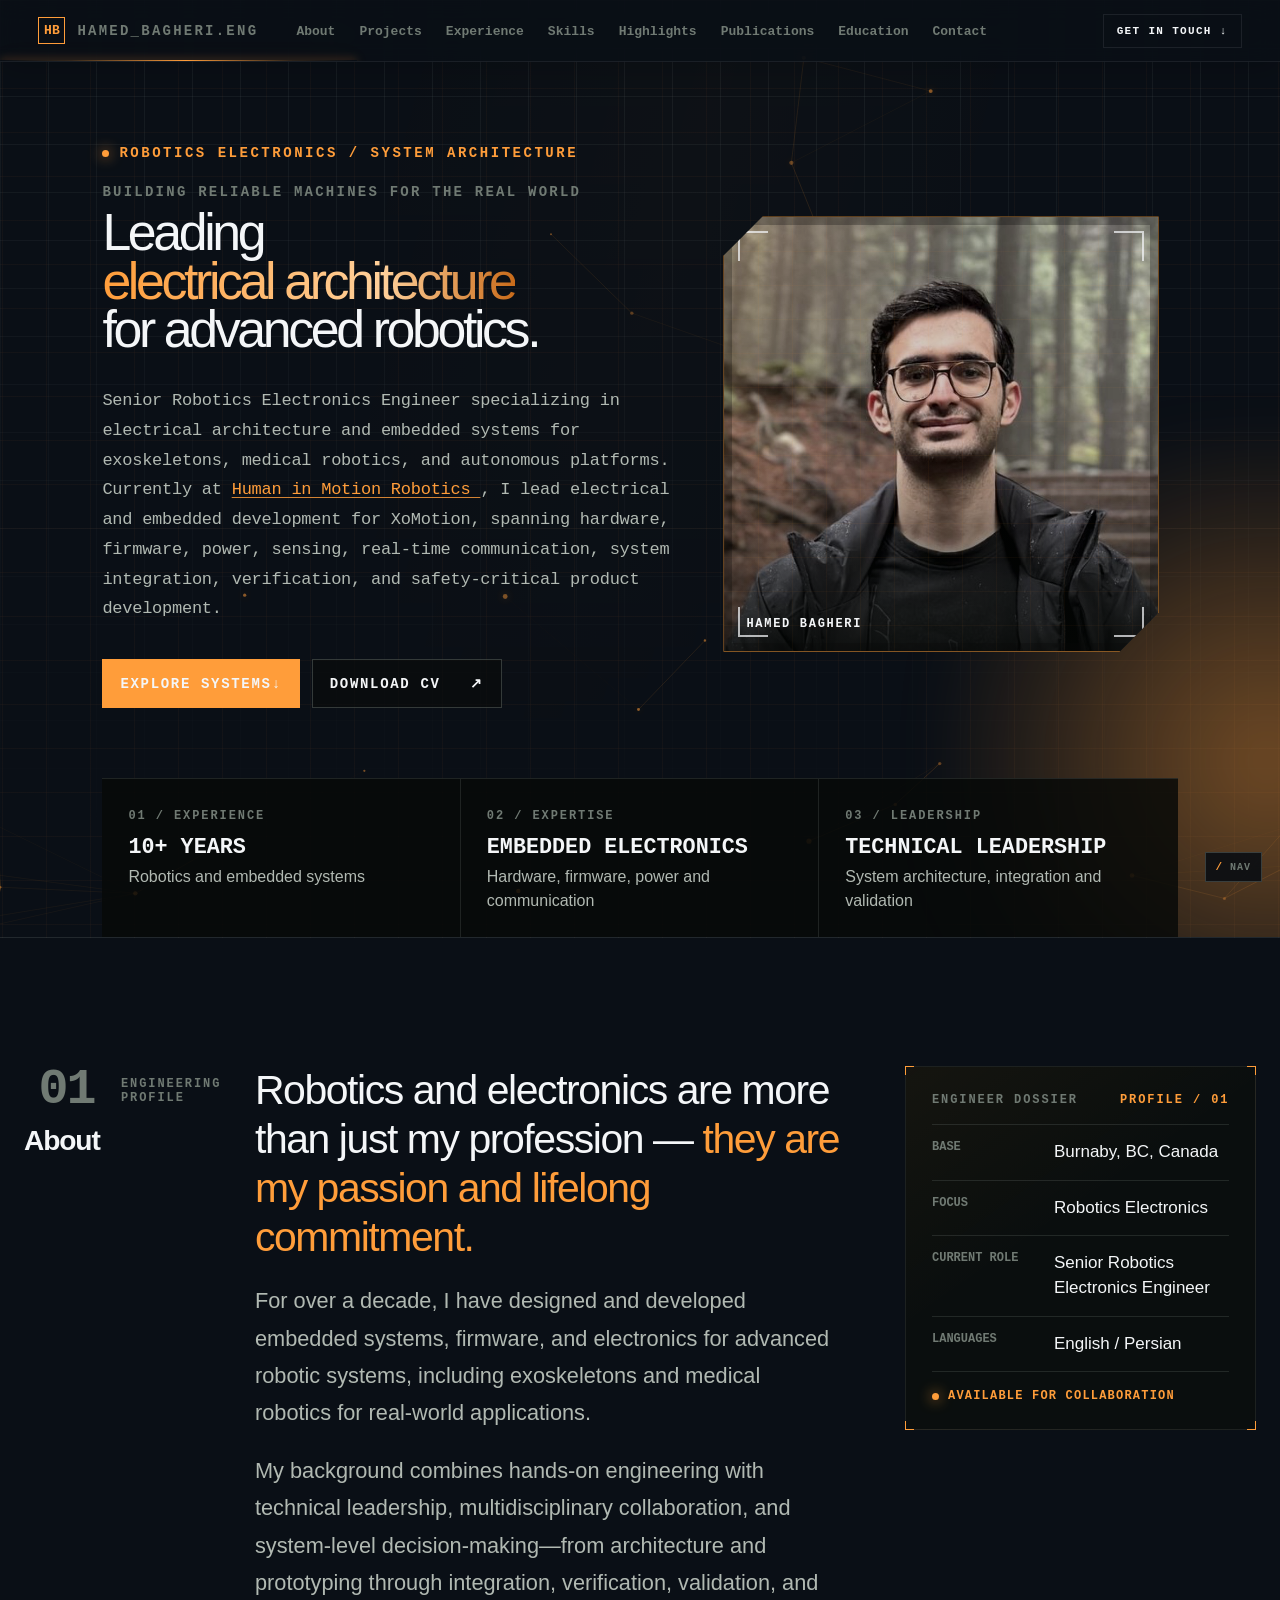
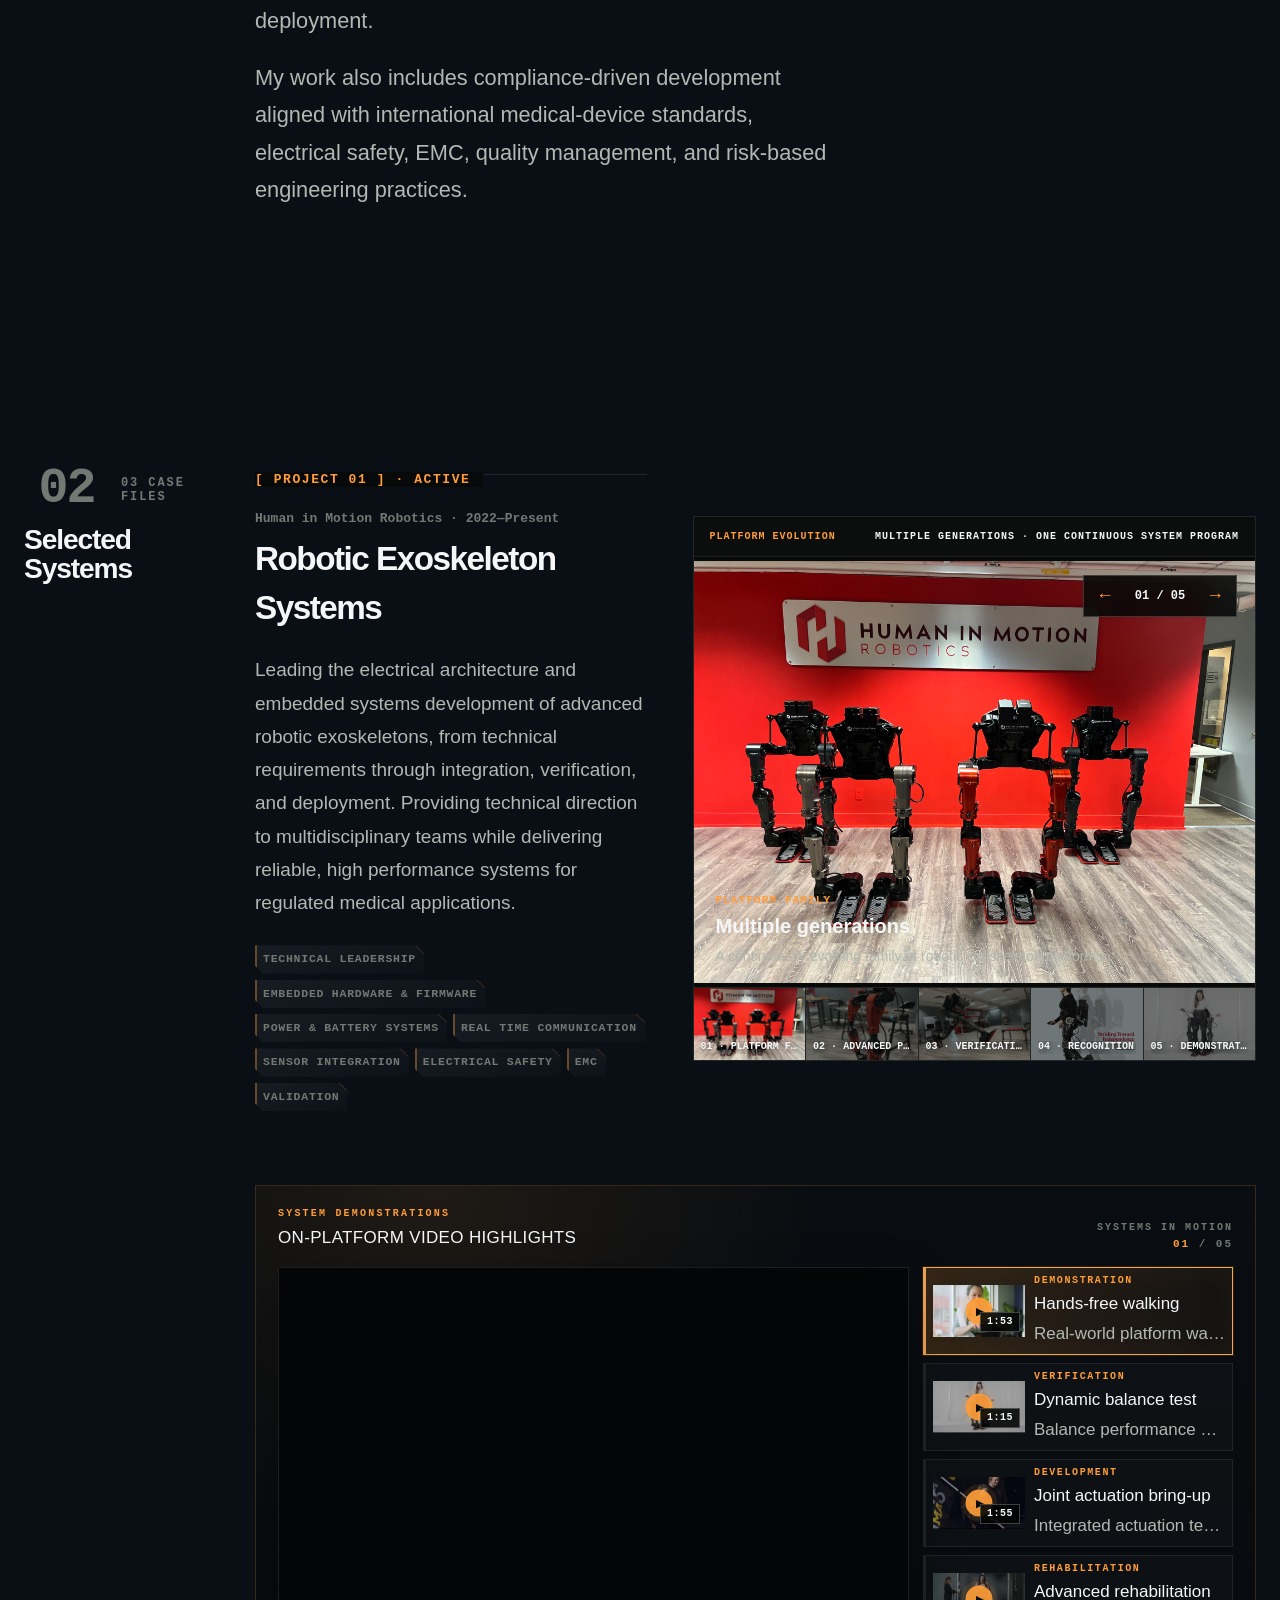
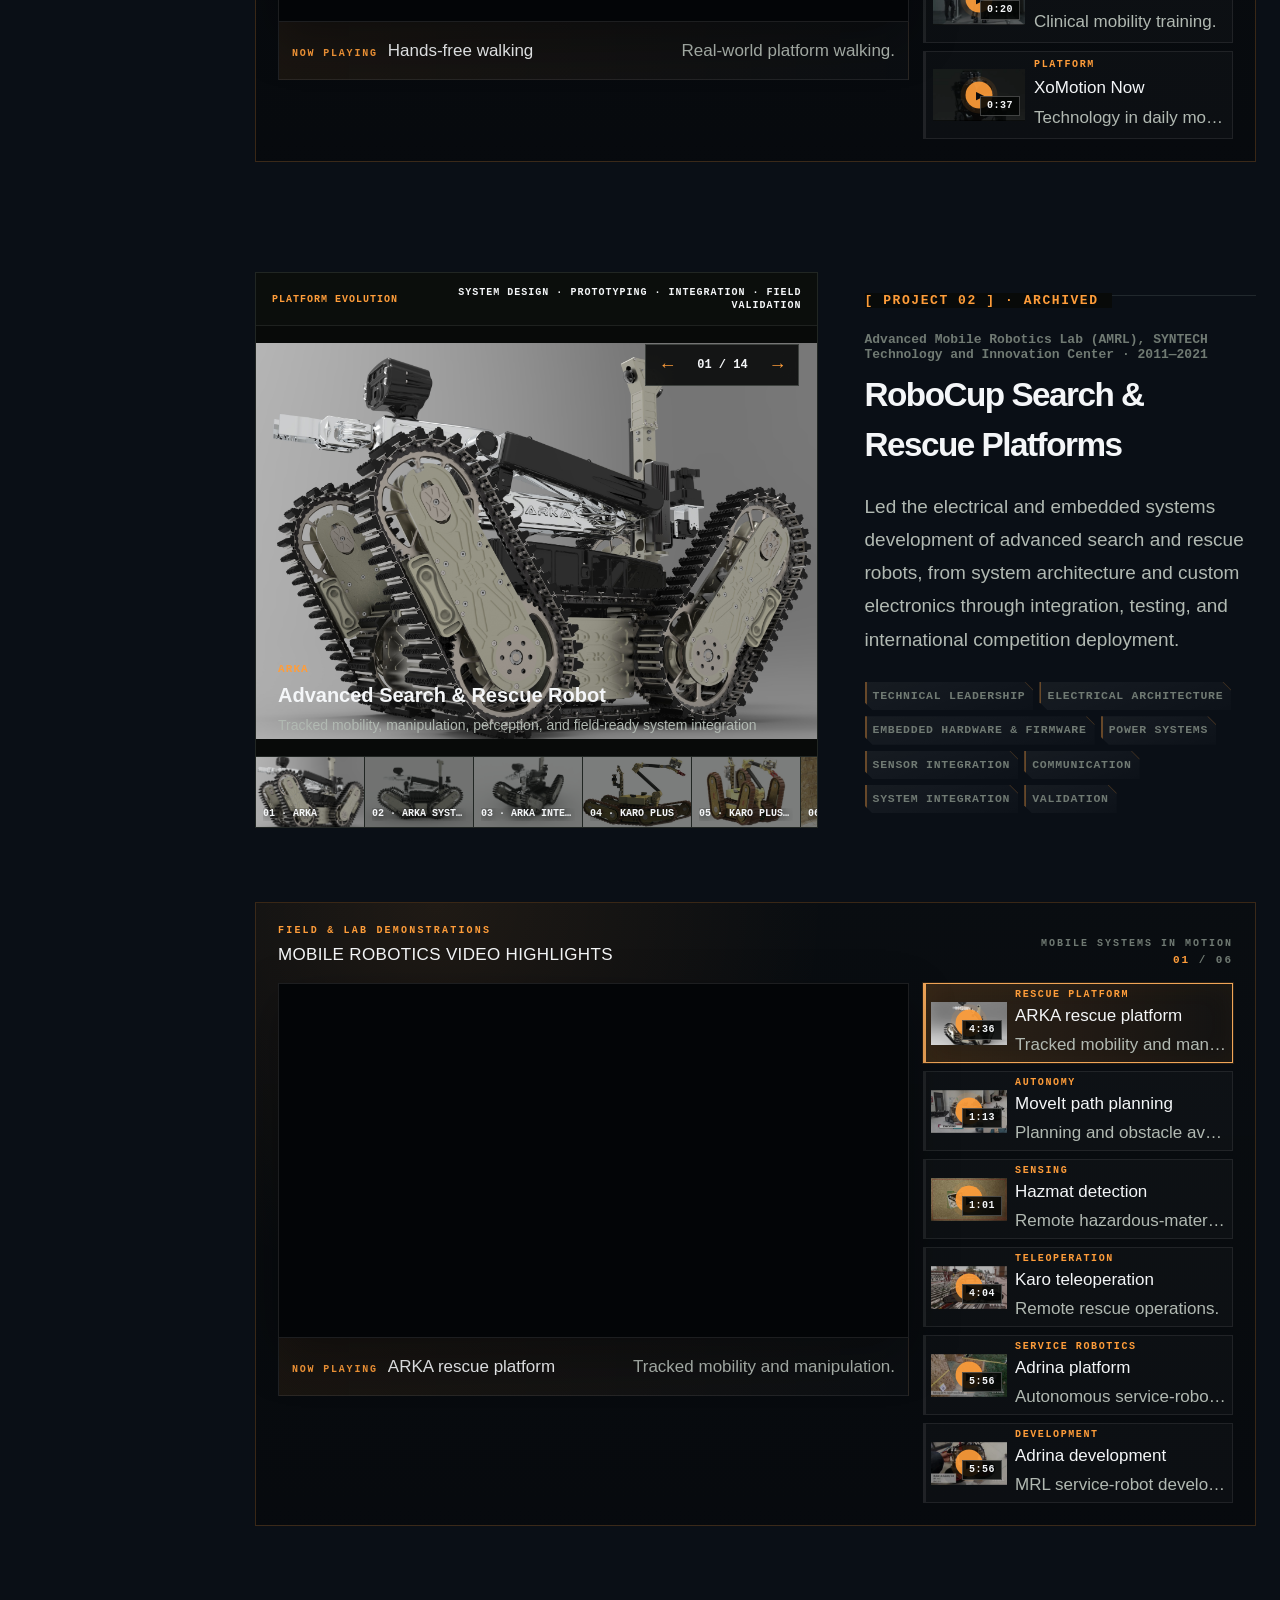
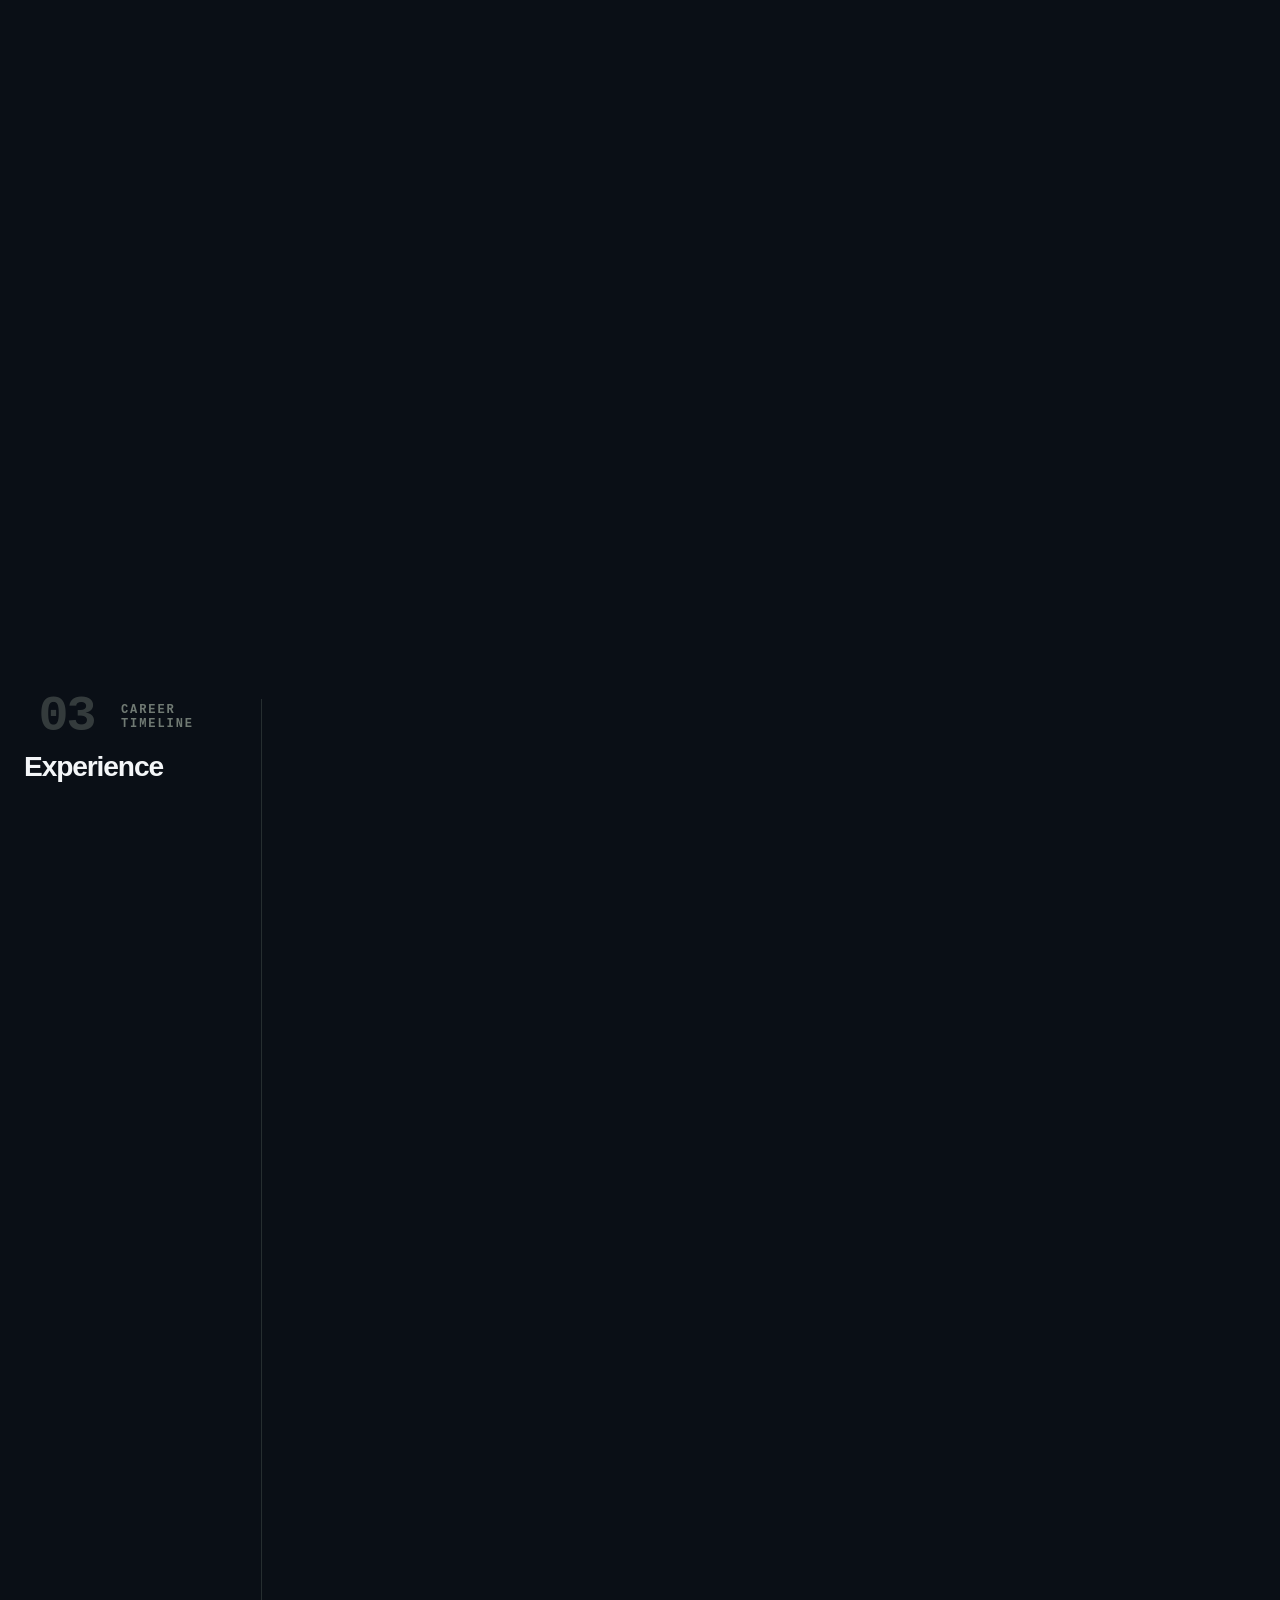
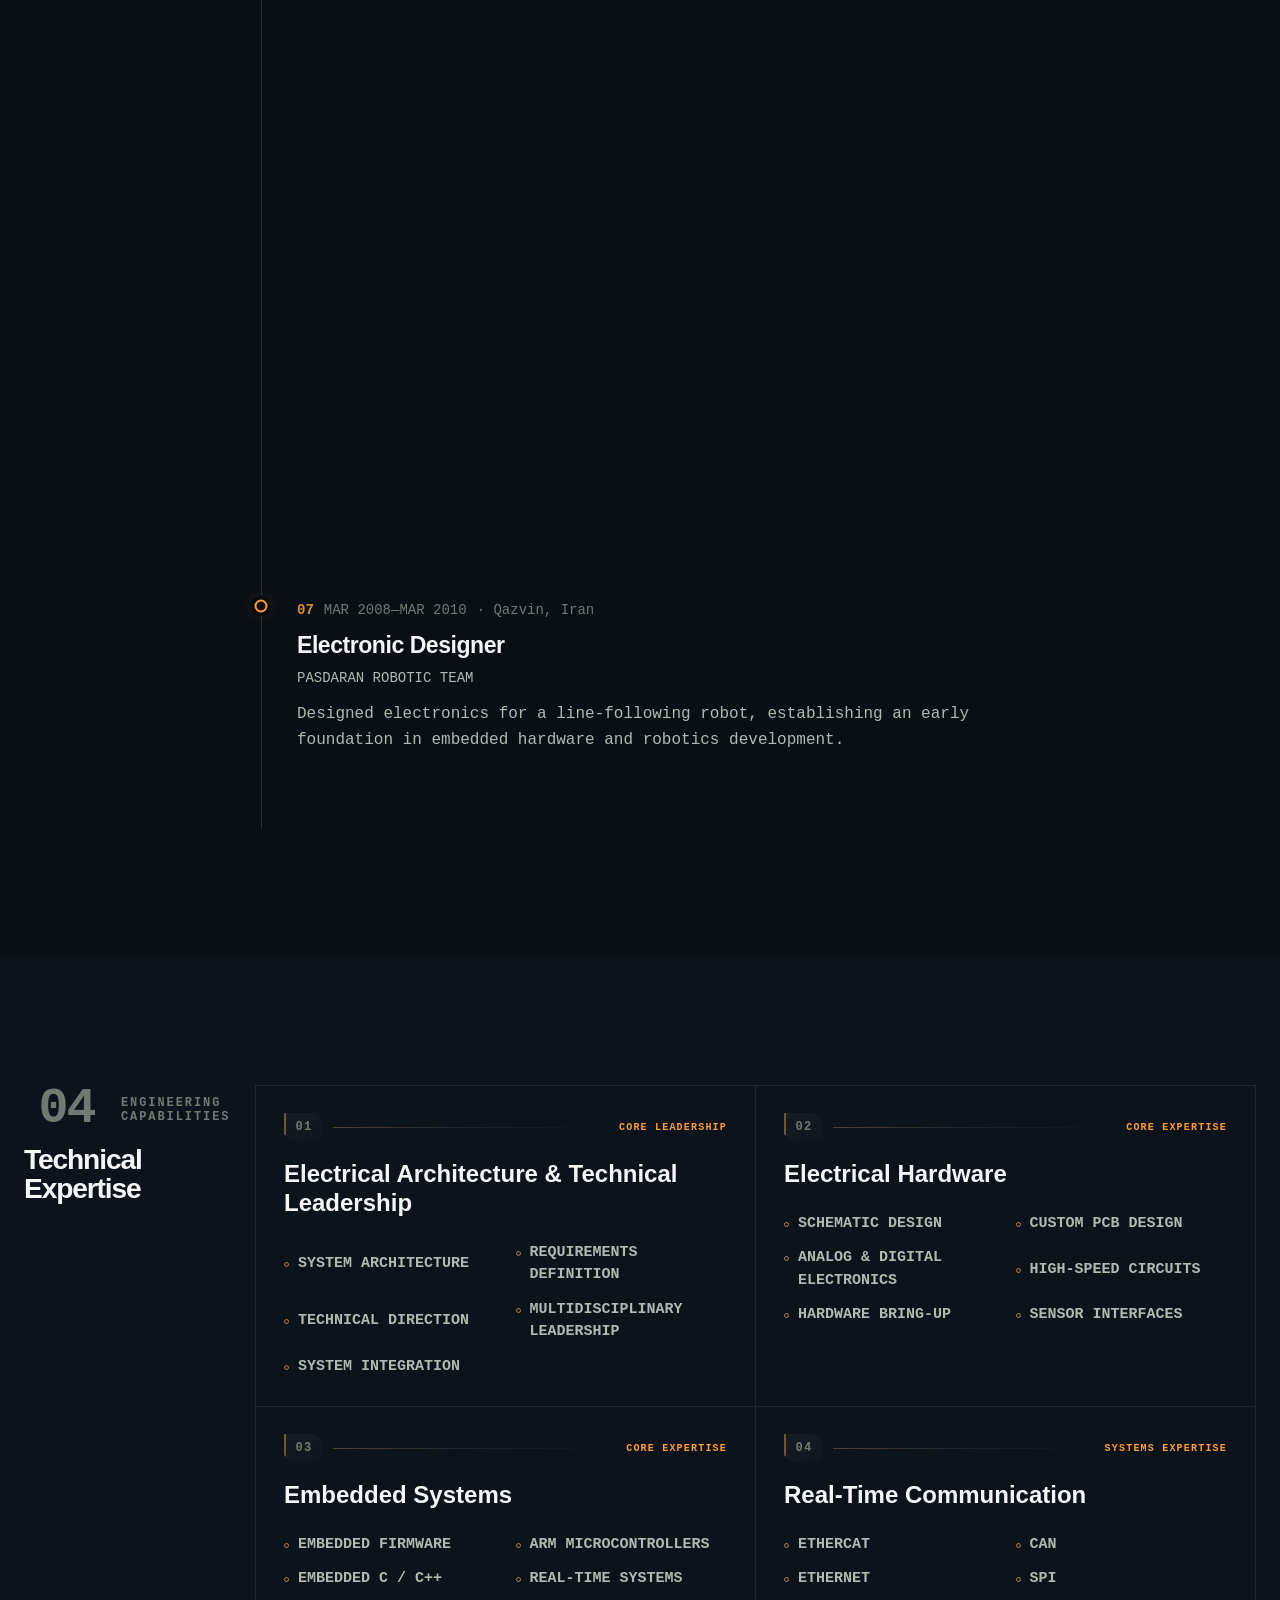
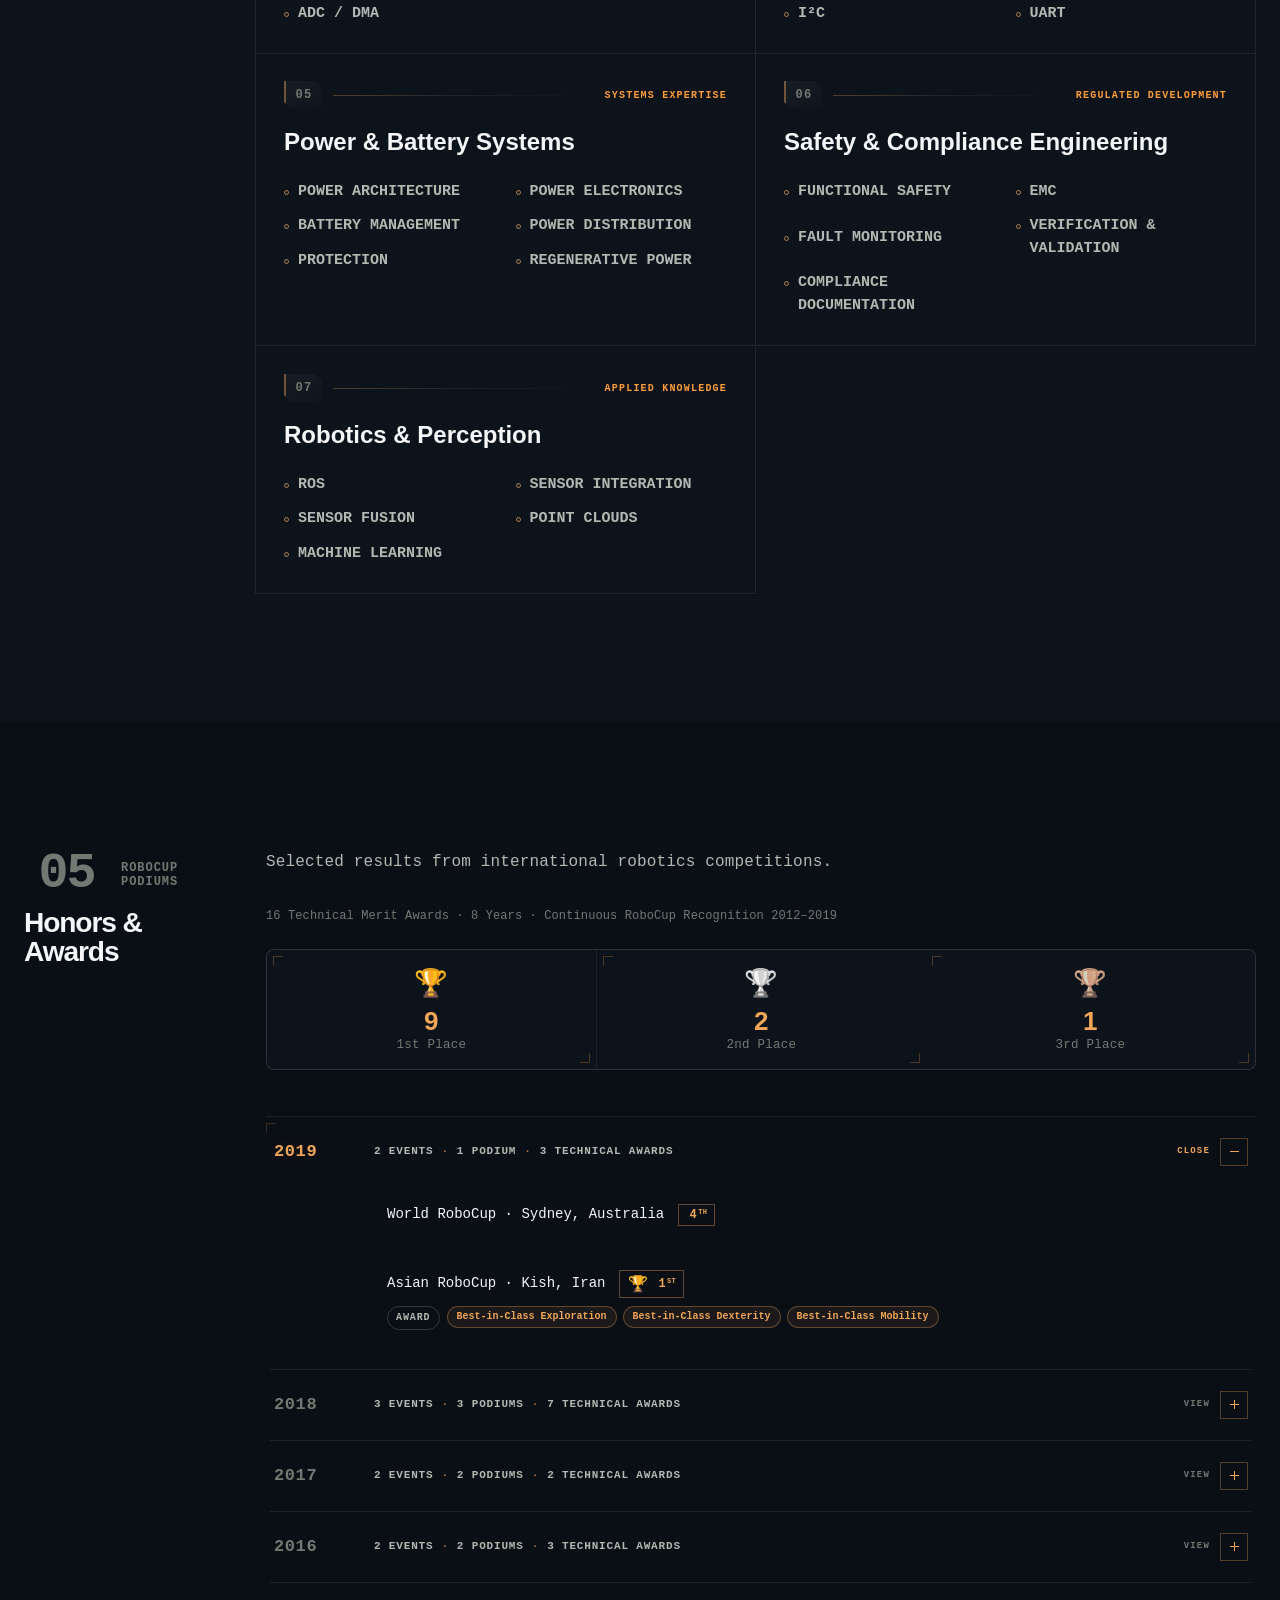
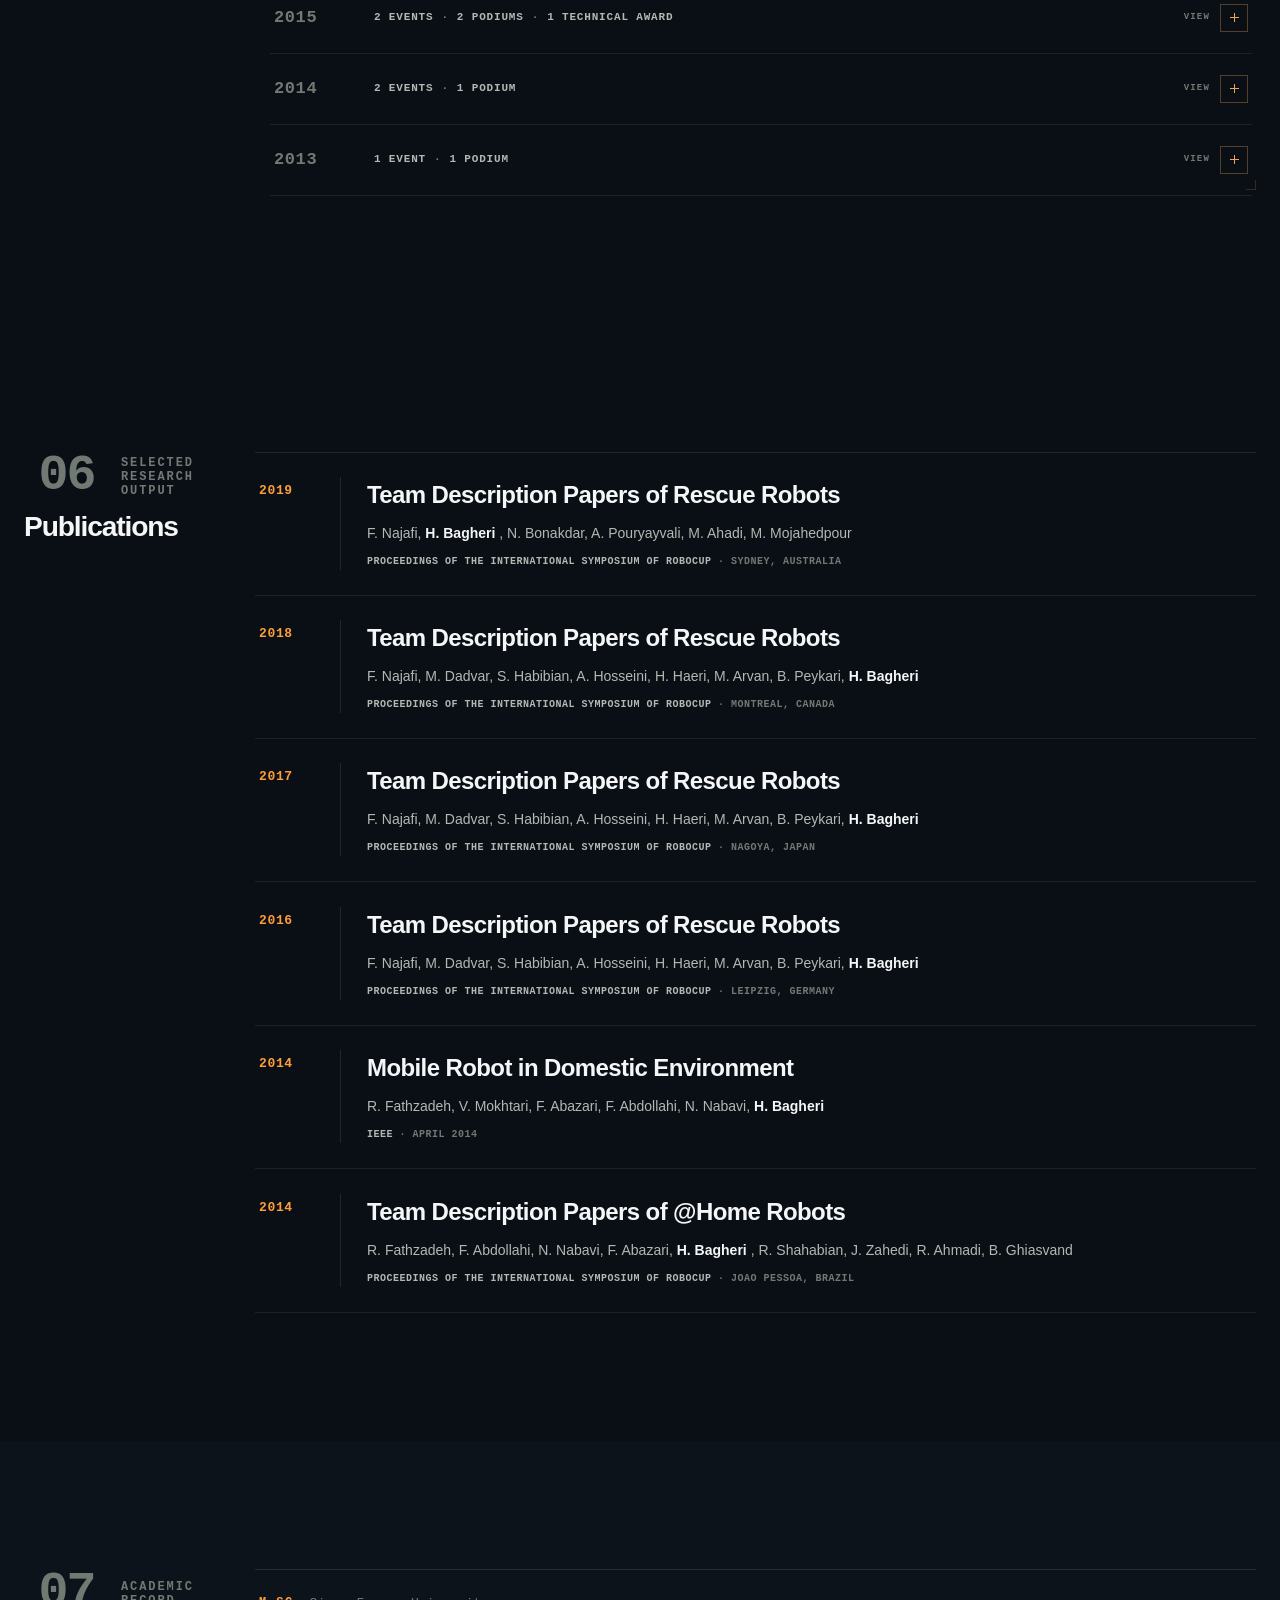
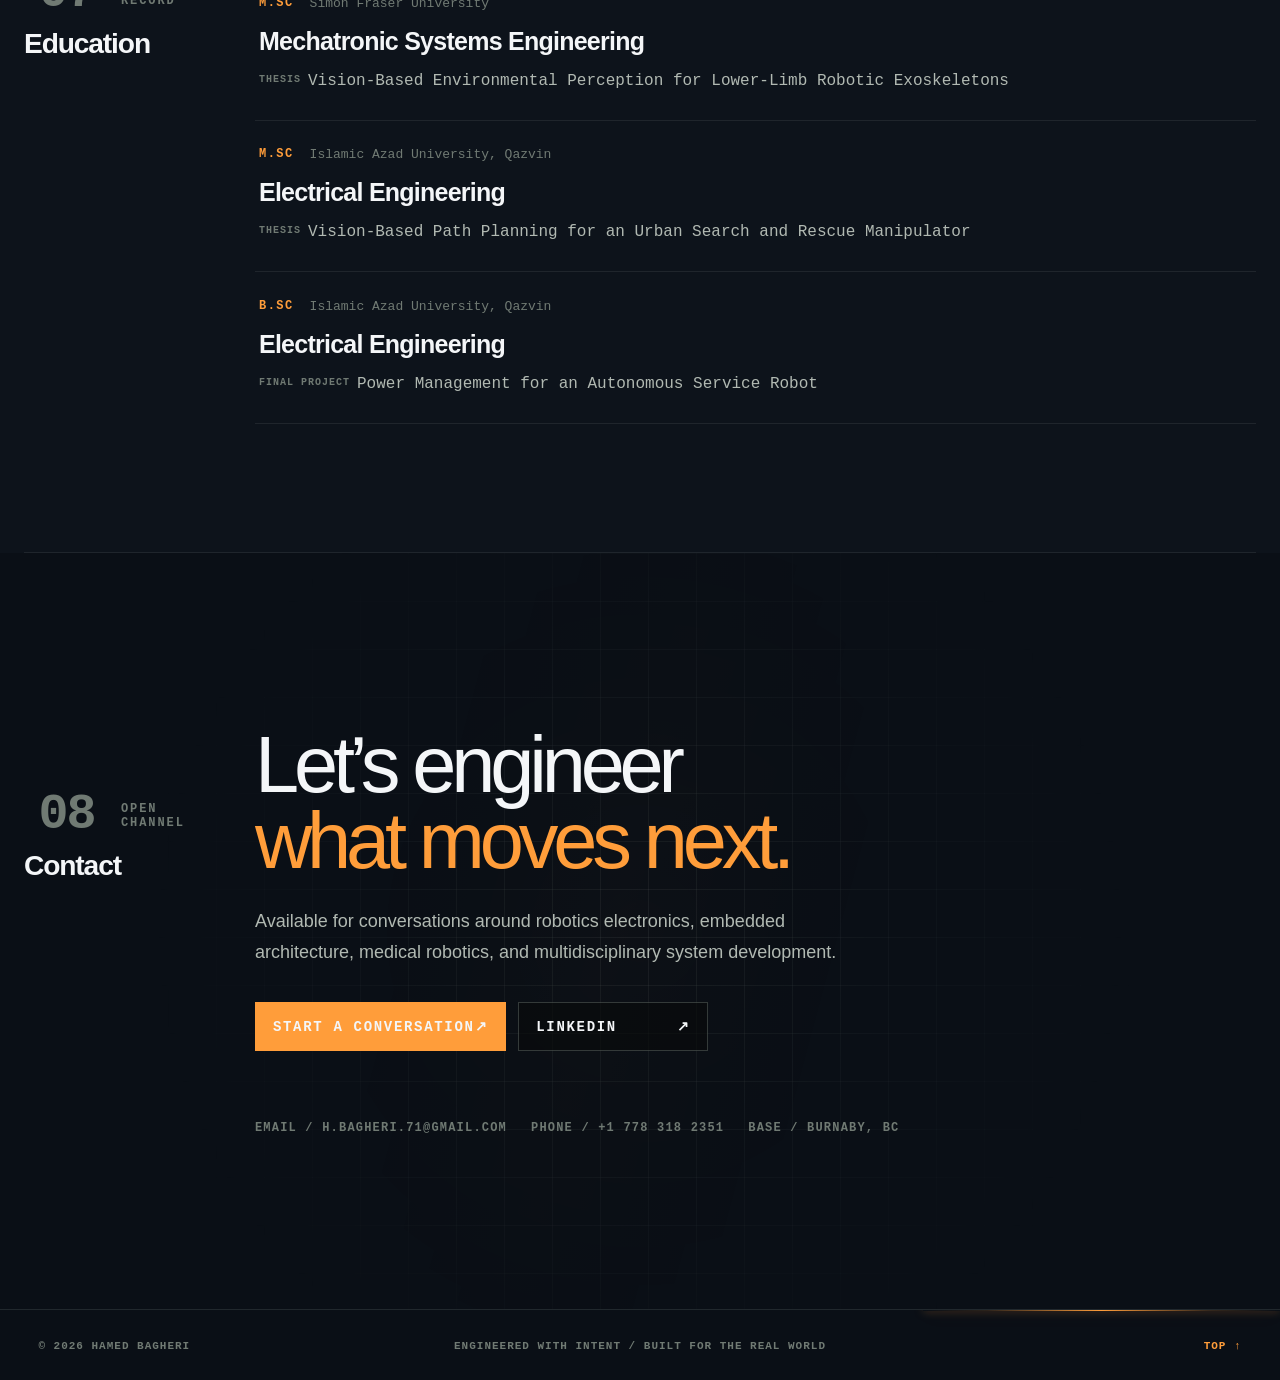
==== index-Vertical.html @ db19f6ec "Enforce mobile contact content stacking" ====
<!DOCTYPE html>

<html lang="en">
<head>
<meta name="referrer" content="strict-origin-when-cross-origin">
<meta charset="utf-8"/>
<meta content="width=device-width, initial-scale=1" name="viewport"/>
<meta content="Portfolio of Hamed Bagheri, a robotics electronics and embedded systems engineer specializing in electrical architecture, medical robotics, firmware, power systems, and real-time communication." name="description"/>
<meta content="Hamed Bagheri — Robotics Electronics Engineer" property="og:title"/>
<meta content="Electrical architecture and embedded systems for advanced robotics, medical devices, and autonomous platforms." property="og:description"/>
<meta content="https://hamedbagheri.dev/" property="og:url"/>
<meta content="website" property="og:type"/>
<meta content="summary_large_image" name="twitter:card"/>
<title>
   Hamed Bagheri — Robotics Electronics Engineer
  </title>
<link href="https://hamedbagheri.dev/" rel="canonical"/>
<link href="./assets/index-DcgeGm5t.css" rel="stylesheet"/>
<link href="./assets/static-enhancements.css?v=74" rel="stylesheet"/>
<style id="portfolio-refinement-v5">
   :root {
    --portfolio-bg: #0a0f16;
    --portfolio-bg-alt: #0d131b;
    --portfolio-accent: #f0a557;
    --portfolio-accent-deep: #d98a3d;
    --portfolio-text: #f4f6f8;
    --portfolio-text-soft: #b1b9b2;
    --portfolio-text-muted: #707a73;
   }

   html, body {
    background: var(--portfolio-bg) !important;
   }

   body, main.section-layout-vertical {
    color: var(--portfolio-text);
   }

   .site-header {
    background: rgba(10, 15, 22, 0.88) !important;
    border-bottom-color: rgba(255, 255, 255, 0.07) !important;
    backdrop-filter: blur(12px);
    -webkit-backdrop-filter: blur(12px);
   }

   .hero {
    background-color: var(--portfolio-bg) !important;
    background-image:
     linear-gradient(rgba(217, 138, 61, 0.045) 1px, transparent 1px),
     linear-gradient(90deg, rgba(217, 138, 61, 0.045) 1px, transparent 1px) !important;
    background-size: 44px 44px !important;
    background-position: center top !important;
   }

   .content-section {
    position: relative;
    border-top-color: rgba(255, 255, 255, 0.055) !important;
   }

   .skills-section,
   .awards-section,
   .education-section {
    background: var(--portfolio-bg-alt) !important;
    box-shadow: 0 0 0 100vmax var(--portfolio-bg-alt);
    clip-path: inset(0 -100vmax);
   }

   .section-label h2,
   .career-card h3,
   .skill-card h3 {
    color: var(--portfolio-text) !important;
   }

   .career-timeline {
    border-left-color: rgba(255, 255, 255, 0.1) !important;
   }

   .career-card {
    padding-top: 1px;
   }

   .career-meta {
    margin-bottom: 7px !important;
   }

   .career-meta span {
    color: var(--portfolio-accent-deep) !important;
   }

   .career-meta time,
   .career-meta small {
    color: var(--portfolio-text-muted) !important;
   }

   .career-company {
    color: var(--portfolio-text-soft) !important;
    margin-top: 5px !important;
    margin-bottom: 9px !important;
   }

   .career-card > p:last-child {
    color: #7f8b98 !important;
    line-height: 1.65 !important;
    max-width: 720px;
   }

   .skill-card {
    padding: 22px 24px !important;
    background: var(--portfolio-bg) !important;
    border-color: rgba(255, 255, 255, 0.085) !important;
    transition: transform 180ms ease, border-color 180ms ease, background 180ms ease !important;
   }

   .skill-card:hover {
    transform: translateY(-3px);
    border-color: rgba(217, 138, 61, 0.42) !important;
    background: #0c121a !important;
   }

   .skill-card li {
    line-height: 1.55 !important;
   }

   .project-card,
   .dossier,
   .contact-panel {
    border-color: rgba(255, 255, 255, 0.085) !important;
   }

   ::selection {
    background: var(--portfolio-accent-deep);
    color: var(--portfolio-bg);
   }

   @media (max-width: 760px) {
    .skills-section,
    .awards-section,
    .education-section {
     box-shadow: none;
     clip-path: none;
    }

    .skill-card {
     padding: 19px 18px !important;
    }
   }

   /* Awards refinement v6: compact editorial timeline */
   .awards-section {
    display: grid !important;
    grid-template-columns: 220px minmax(0, 1fr) !important;
    column-gap: 56px !important;
    align-items: start !important;
    padding-top: 72px !important;
    padding-bottom: 84px !important;
   }

   .awards-section > .section-label {
    grid-column: 1 !important;
    grid-row: 1 / span 3 !important;
    align-self: start !important;
    position: sticky;
    top: 104px;
   }

   .awards-section > .award-overview,
   .awards-section > .achievement-summary,
   .awards-section > .competition-ledger {
    grid-column: 2 !important;
    width: 100% !important;
    max-width: 900px !important;
   }

   .award-overview {
    margin: 0 0 22px !important;
    padding: 0 !important;
   }

   .award-overview p {
    margin: 0 0 22px !important;
    color: #aeb8c3 !important;
    font-size: 14px !important;
    line-height: 1.55 !important;
   }

   .award-overview > span {
    display: block !important;
    color: #7e8a97 !important;
    font-size: 11px !important;
    letter-spacing: .015em !important;
   }

   .achievement-summary {
    display: grid !important;
    grid-template-columns: repeat(3, 1fr) !important;
    gap: 0 !important;
    margin: 0 0 34px !important;
    overflow: hidden;
    border: 1px solid rgba(255,255,255,.14) !important;
    border-radius: 6px !important;
    background: rgba(8,12,17,.28) !important;
   }

   .achievement-summary article {
    position: relative;
    min-height: 90px !important;
    padding: 20px 18px 17px !important;
    display: flex !important;
    flex-direction: column !important;
    justify-content: center !important;
    align-items: center !important;
    background: transparent !important;
    border: 0 !important;
    border-right: 1px solid rgba(255,255,255,.1) !important;
   }

   .achievement-summary article:last-child {
    border-right: 0 !important;
   }

   .achievement-summary article::before,
   .achievement-summary article::after {
    content: "";
    position: absolute;
    width: 9px;
    height: 9px;
    pointer-events: none;
    opacity: .65;
   }

   .achievement-summary article::before {
    top: 7px;
    left: 7px;
    border-top: 1px solid var(--portfolio-accent-deep);
    border-left: 1px solid var(--portfolio-accent-deep);
   }

   .achievement-summary article::after {
    right: 7px;
    bottom: 7px;
    border-right: 1px solid var(--portfolio-accent-deep);
    border-bottom: 1px solid var(--portfolio-accent-deep);
   }

   .achievement-summary strong {
    color: #ff9d3a !important;
    font-size: 27px !important;
    line-height: 1 !important;
    margin-bottom: 7px !important;
   }

   .achievement-summary span {
    color: #a7b0ba !important;
    font-size: 11px !important;
   }

   .competition-ledger {
    margin: 0 !important;
    border-top: 1px solid rgba(255,255,255,.1) !important;
   }

   .competition-year {
    display: block !important;
    padding: 20px 3px 0 !important;
    border-bottom: 1px solid rgba(255,255,255,.1) !important;
   }

   .competition-year > time {
    display: block !important;
    margin: 0 0 10px !important;
    color: #ff9d3a !important;
    font-size: 14px !important;
    font-weight: 700 !important;
   }

   .competition-year-results {
    display: block !important;
   }

   .competition-entry {
    padding: 11px 3px 12px !important;
    border: 0 !important;
    border-bottom: 1px solid rgba(255,255,255,.075) !important;
    background: transparent !important;
   }

   .competition-entry:last-child {
    border-bottom: 0 !important;
   }

   .competition-entry-main {
    display: grid !important;
    grid-template-columns: minmax(0, 1fr) auto !important;
    gap: 18px !important;
    align-items: center !important;
   }

   .competition-entry-main p {
    margin: 0 !important;
    color: #c2cad3 !important;
    font-size: 12.5px !important;
    line-height: 1.45 !important;
   }

   .competition-result {
    display: flex !important;
    align-items: center !important;
    gap: 9px !important;
   }

   .competition-result strong {
    min-width: 41px !important;
    padding: 6px 8px !important;
    border-radius: 2px !important;
    background: #ff9d3a !important;
    color: #0a0f16 !important;
    text-align: center !important;
    font-size: 11px !important;
    line-height: 1 !important;
   }

   .competition-result sup {
    font-size: 7px !important;
   }

   .competition-trophy {
    font-size: 12px !important;
   }

   .technical-awards {
    display: flex !important;
    align-items: center !important;
    flex-wrap: wrap !important;
    gap: 7px !important;
    margin-top: 8px !important;
   }

   .technical-awards > span {
    padding: 3px 7px !important;
    border: 1px solid rgba(255,255,255,.13) !important;
    border-radius: 999px !important;
    color: #66717d !important;
    font-size: 8px !important;
    letter-spacing: .08em !important;
   }

   .technical-awards ul {
    display: flex !important;
    flex-wrap: wrap !important;
    gap: 6px !important;
    margin: 0 !important;
    padding: 0 !important;
    list-style: none !important;
   }

   .technical-awards li {
    padding: 4px 9px !important;
    border: 1px solid rgba(240,165,87,.48) !important;
    border-radius: 999px !important;
    color: #e6a960 !important;
    background: rgba(217,138,61,.075) !important;
    font-size: 9px !important;
    line-height: 1.1 !important;
   }

   @media (max-width: 900px) {
    .awards-section {
     display: block !important;
     padding-top: 58px !important;
    }

    .awards-section > .section-label {
     position: static !important;
     margin-bottom: 30px !important;
    }

    .awards-section > .award-overview,
    .awards-section > .achievement-summary,
    .awards-section > .competition-ledger {
     max-width: none !important;
    }
   }

   @media (max-width: 560px) {
    .achievement-summary {
     grid-template-columns: 1fr !important;
    }

    .achievement-summary article {
     min-height: 72px !important;
     border-right: 0 !important;
     border-bottom: 1px solid rgba(255,255,255,.1) !important;
    }

    .achievement-summary article:last-child {
     border-bottom: 0 !important;
    }

    .competition-entry-main {
     grid-template-columns: 1fr auto !important;
     gap: 10px !important;
    }

    .technical-awards {
     align-items: flex-start !important;
    }
   }

  

   /* Awards refinement v7 — matched to supplied reference */
   .awards-section {
    display: grid !important;
    grid-template-columns: 220px minmax(0, 1fr) !important;
    column-gap: 56px !important;
    align-items: start !important;
    padding-top: 78px !important;
    padding-bottom: 92px !important;
   }

   .awards-section > .section-label {
    grid-column: 1 !important;
    grid-row: 1 / span 3 !important;
    align-self: start !important;
    position: static !important;
    top: auto !important;
   }

   .awards-section > .award-overview,
   .awards-section > .achievement-summary,
   .awards-section > .competition-ledger {
    grid-column: 2 !important;
    width: 100% !important;
    max-width: 960px !important;
   }

   .award-overview {
    margin: 0 0 26px !important;
    padding: 0 !important;
    border: 0 !important;
    background: transparent !important;
    box-shadow: none !important;
   }

   .award-overview::before,
   .award-overview::after {
    display: none !important;
    content: none !important;
   }

   .award-overview p {
    margin: 0 0 38px !important;
    color: #9aaabd !important;
    font-size: 16px !important;
    line-height: 1.55 !important;
    letter-spacing: .01em !important;
   }

   .award-overview > span {
    display: block !important;
    color: #8b9bad !important;
    font-size: 14px !important;
    line-height: 1.5 !important;
    letter-spacing: .01em !important;
   }

   .achievement-summary {
    display: grid !important;
    grid-template-columns: repeat(3, 1fr) !important;
    gap: 0 !important;
    margin: 0 0 48px !important;
    overflow: hidden !important;
    border: 1px solid rgba(151,165,180,.30) !important;
    border-radius: 6px !important;
    background: transparent !important;
    box-shadow: none !important;
   }

   .achievement-summary article {
    position: relative !important;
    min-height: 124px !important;
    padding: 24px 18px 22px !important;
    display: flex !important;
    flex-direction: column !important;
    justify-content: center !important;
    align-items: center !important;
    background: transparent !important;
    border: 0 !important;
    border-right: 1px solid rgba(151,165,180,.22) !important;
    box-shadow: none !important;
    transform: none !important;
   }

   .achievement-summary article:last-child { border-right: 0 !important; }

   .achievement-summary article::before,
   .achievement-summary article::after {
    content: "" !important;
    display: block !important;
    position: absolute !important;
    width: 11px !important;
    height: 11px !important;
    opacity: .68 !important;
    background: none !important;
    box-shadow: none !important;
   }

   .achievement-summary article::before {
    top: 8px !important;
    left: 8px !important;
    border-top: 1px solid rgba(240,165,87,.65) !important;
    border-left: 1px solid rgba(240,165,87,.65) !important;
    border-right: 0 !important;
    border-bottom: 0 !important;
   }

   .achievement-summary article::after {
    right: 8px !important;
    bottom: 8px !important;
    border-right: 1px solid rgba(240,165,87,.65) !important;
    border-bottom: 1px solid rgba(240,165,87,.65) !important;
    border-top: 0 !important;
    border-left: 0 !important;
   }

   .achievement-summary strong {
    color: #ffa44d !important;
    font-size: 34px !important;
    line-height: 1 !important;
    margin: 0 0 10px !important;
    text-shadow: none !important;
   }

   .achievement-summary span {
    color: #9baabd !important;
    font-size: 14px !important;
    line-height: 1.2 !important;
   }

   .competition-ledger {
    margin: 0 !important;
    padding: 0 !important;
    border: 0 !important;
    border-top: 1px solid rgba(151,165,180,.16) !important;
    background: transparent !important;
    box-shadow: none !important;
   }

   .competition-ledger::before,
   .competition-ledger::after {
    display: none !important;
    content: none !important;
   }

   .competition-year {
    position: relative !important;
    display: block !important;
    padding: 28px 4px 26px !important;
    margin: 0 !important;
    border: 0 !important;
    border-bottom: 1px solid rgba(151,165,180,.16) !important;
    background: transparent !important;
    box-shadow: none !important;
   }

   .competition-year::before {
    content: "" !important;
    display: block !important;
    position: absolute !important;
    top: 8px !important;
    left: 0 !important;
    width: 12px !important;
    height: 12px !important;
    border-top: 1px solid rgba(240,165,87,.55) !important;
    border-left: 1px solid rgba(240,165,87,.55) !important;
    background: none !important;
    box-shadow: none !important;
   }

   .competition-year::after { display: none !important; content: none !important; }

   .competition-year > time {
    display: block !important;
    margin: 0 0 20px !important;
    color: #ffa44d !important;
    font-size: 18px !important;
    line-height: 1 !important;
    font-weight: 700 !important;
   }

   .competition-year-results { display: block !important; }

   .competition-entry {
    position: relative !important;
    padding: 0 0 22px !important;
    margin: 0 !important;
    border: 0 !important;
    background: transparent !important;
    box-shadow: none !important;
    transform: none !important;
   }

   .competition-entry:last-child { padding-bottom: 0 !important; }
   .competition-entry::before,
   .competition-entry::after { display: none !important; content: none !important; }

   .competition-entry-main {
    display: grid !important;
    grid-template-columns: minmax(0, 1fr) auto !important;
    gap: 24px !important;
    align-items: center !important;
   }

   .competition-entry-main p {
    margin: 0 !important;
    color: #d5dbe2 !important;
    font-size: 16px !important;
    line-height: 1.45 !important;
    font-weight: 500 !important;
   }

   .competition-result {
    display: flex !important;
    align-items: center !important;
    gap: 10px !important;
   }

   .competition-result strong {
    min-width: 58px !important;
    padding: 9px 11px !important;
    border: 0 !important;
    border-radius: 2px !important;
    background: #ffa44d !important;
    color: #0a0f16 !important;
    text-align: center !important;
    font-size: 15px !important;
    line-height: 1 !important;
    box-shadow: none !important;
   }

   .competition-result sup { font-size: 9px !important; }
   .competition-trophy { font-size: 15px !important; }

   .technical-awards {
    display: flex !important;
    align-items: center !important;
    flex-wrap: wrap !important;
    gap: 9px !important;
    margin-top: 12px !important;
   }

   .technical-awards > span {
    padding: 5px 10px !important;
    border: 1px solid rgba(151,165,180,.25) !important;
    border-radius: 999px !important;
    color: #687585 !important;
    background: transparent !important;
    font-size: 10px !important;
    line-height: 1 !important;
    letter-spacing: .08em !important;
   }

   .technical-awards ul {
    display: flex !important;
    flex-wrap: wrap !important;
    gap: 8px !important;
    margin: 0 !important;
    padding: 0 !important;
    list-style: none !important;
   }

   .technical-awards li {
    padding: 6px 12px !important;
    border: 1px solid rgba(240,165,87,.48) !important;
    border-radius: 999px !important;
    color: #e7ad68 !important;
    background: rgba(217,138,61,.075) !important;
    font-size: 12px !important;
    line-height: 1.15 !important;
    box-shadow: none !important;
   }

   @media (max-width: 900px) {
    .awards-section { display: block !important; padding-top: 62px !important; }
    .awards-section > .section-label { margin-bottom: 34px !important; }
    .awards-section > .award-overview,
    .awards-section > .achievement-summary,
    .awards-section > .competition-ledger { max-width: none !important; }
   }

   @media (max-width: 560px) {
    .award-overview p { font-size: 14px !important; margin-bottom: 24px !important; }
    .award-overview > span { font-size: 12px !important; }
    .achievement-summary { grid-template-columns: 1fr !important; }
    .achievement-summary article { min-height: 88px !important; border-right: 0 !important; border-bottom: 1px solid rgba(151,165,180,.22) !important; }
    .achievement-summary article:last-child { border-bottom: 0 !important; }
    .competition-year > time { font-size: 16px !important; }
    .competition-entry-main p { font-size: 14px !important; }
    .competition-result strong { min-width: 50px !important; font-size: 13px !important; }
    .technical-awards li { font-size: 10.5px !important; }
   }
</style>
<style id="awards-corner-reference-fix">
/* Awards ledger corner details: match the reference exactly. */
.competition-ledger {
  position: relative !important;
  padding-left: 4px !important;
  padding-right: 4px !important;
}

/* Remove the repeated corner from every year. */
.competition-year::before,
.competition-year::after {
  display: none !important;
  content: none !important;
}

/* Keep one 10 × 10 px corner at the top-left of the full ledger. */
.competition-ledger::before {
  content: "" !important;
  display: block !important;
  position: absolute !important;
  top: 6px !important;
  left: 0 !important;
  width: 10px !important;
  height: 10px !important;
  border-top: 1px solid rgba(217, 138, 61, 0.3) !important;
  border-left: 1px solid rgba(217, 138, 61, 0.3) !important;
  border-right: 0 !important;
  border-bottom: 0 !important;
  background: transparent !important;
  box-shadow: none !important;
  pointer-events: none !important;
}

/* Keep one 10 × 10 px corner at the bottom-right of the full ledger. */
.competition-ledger::after {
  content: "" !important;
  display: block !important;
  position: absolute !important;
  right: 0 !important;
  bottom: 6px !important;
  width: 10px !important;
  height: 10px !important;
  border-right: 1px solid rgba(217, 138, 61, 0.3) !important;
  border-bottom: 1px solid rgba(217, 138, 61, 0.3) !important;
  border-top: 0 !important;
  border-left: 0 !important;
  background: transparent !important;
  box-shadow: none !important;
  pointer-events: none !important;
}
</style>
<style id="awards-reference-exact-structure">
/* Match the supplied reference's award-section scale and column structure. */
.awards-section {
  width: 100% !important;
  max-width: 1200px !important;
  margin: 0 auto !important;
  padding: 80px 48px !important;
  display: grid !important;
  grid-template-columns: 220px minmax(0, 1fr) !important;
  column-gap: 56px !important;
  align-items: start !important;
  background: #0a0f16 !important;
  box-shadow: none !important;
  clip-path: none !important;
}

/* Left title block: same compact hierarchy as the reference. */
.awards-section > .section-label {
  grid-column: 1 !important;
  grid-row: 1 / span 3 !important;
  position: static !important;
  display: grid !important;
  grid-template-columns: auto 1fr !important;
  grid-template-areas:
    "number eyebrow"
    "title title" !important;
  align-items: center !important;
  align-content: start !important;
  column-gap: 12px !important;
  row-gap: 8px !important;
  width: 220px !important;
  margin: 0 !important;
  padding: 0 !important;
}

.awards-section > .section-label > span {
  grid-area: number !important;
  display: block !important;
  margin: 0 !important;
  color: #f0a557 !important;
  font-family: Inter, "Helvetica Neue", Arial, sans-serif !important;
  font-size: 34px !important;
  font-weight: 700 !important;
  line-height: 1 !important;
  text-shadow: none !important;
}

.awards-section > .section-label > small {
  grid-area: eyebrow !important;
  display: block !important;
  margin: 0 !important;
  color: #5c6773 !important;
  font-family: "IBM Plex Mono", monospace !important;
  font-size: 12px !important;
  line-height: 1.25 !important;
  letter-spacing: .08em !important;
  text-transform: uppercase !important;
}

.awards-section > .section-label > h2 {
  grid-area: title !important;
  margin: 0 !important;
  color: #f4f6f8 !important;
  font-family: Inter, "Helvetica Neue", Arial, sans-serif !important;
  font-size: 22px !important;
  font-weight: 600 !important;
  line-height: 1.15 !important;
  white-space: nowrap !important;
}

.awards-section > .section-label > i {
  display: none !important;
}

/* Right column */
.awards-section > .award-overview,
.awards-section > .achievement-summary,
.awards-section > .competition-ledger {
  grid-column: 2 !important;
  width: 100% !important;
  max-width: none !important;
}

.award-overview {
  margin: 0 0 24px !important;
  padding: 0 !important;
  border: 0 !important;
  background: transparent !important;
  box-shadow: none !important;
}

.award-overview p {
  margin: 0 0 32px !important;
  color: #7a8592 !important;
  font-family: "IBM Plex Mono", monospace !important;
  font-size: 14px !important;
  line-height: 1.6 !important;
}

.award-overview > span {
  display: block !important;
  margin: 0 !important;
  color: #7a8592 !important;
  font-family: "IBM Plex Mono", monospace !important;
  font-size: 12.5px !important;
  line-height: 1.5 !important;
}

/* Podium tally: exact reference scale. */
.achievement-summary {
  display: grid !important;
  grid-template-columns: repeat(3, 1fr) !important;
  gap: 1px !important;
  margin: 0 0 36px !important;
  overflow: hidden !important;
  border: 1px solid rgba(255,255,255,.08) !important;
  border-radius: 8px !important;
  background: rgba(255,255,255,.08) !important;
  box-shadow: none !important;
}

.achievement-summary article {
  position: relative !important;
  min-height: 94px !important;
  padding: 20px 18px !important;
  display: flex !important;
  flex-direction: column !important;
  justify-content: center !important;
  align-items: center !important;
  background: #0d131b !important;
  border: 0 !important;
  box-shadow: none !important;
  transform: none !important;
}

.achievement-summary article::before,
.achievement-summary article::after {
  content: "" !important;
  display: block !important;
  position: absolute !important;
  width: 10px !important;
  height: 10px !important;
  opacity: 1 !important;
  background: transparent !important;
  box-shadow: none !important;
}

.achievement-summary article::before {
  top: 6px !important;
  left: 6px !important;
  border-top: 1px solid rgba(217,138,61,.3) !important;
  border-left: 1px solid rgba(217,138,61,.3) !important;
  border-right: 0 !important;
  border-bottom: 0 !important;
}

.achievement-summary article::after {
  right: 6px !important;
  bottom: 6px !important;
  border-right: 1px solid rgba(217,138,61,.3) !important;
  border-bottom: 1px solid rgba(217,138,61,.3) !important;
  border-top: 0 !important;
  border-left: 0 !important;
}

.achievement-summary strong {
  margin: 0 !important;
  color: #f0a557 !important;
  font-family: Inter, "Helvetica Neue", Arial, sans-serif !important;
  font-size: 26px !important;
  font-weight: 700 !important;
  line-height: 1 !important;
  text-shadow: none !important;
}

.achievement-summary span {
  margin-top: 4px !important;
  color: #7a8592 !important;
  font-family: "IBM Plex Mono", monospace !important;
  font-size: 11.5px !important;
  line-height: 1.2 !important;
}

/* Ledger: same location, spacing, and restrained borders as reference. */
.competition-ledger {
  position: relative !important;
  margin: 0 !important;
  padding: 0 4px !important;
  border: 0 !important;
  border-top: 1px solid rgba(255,255,255,.08) !important;
  background: transparent !important;
  box-shadow: none !important;
}

.competition-year {
  position: relative !important;
  display: block !important;
  margin: 0 !important;
  padding: 20px 0 !important;
  border: 0 !important;
  border-bottom: 1px solid rgba(255,255,255,.08) !important;
  background: transparent !important;
  box-shadow: none !important;
}

.competition-year::before,
.competition-year::after {
  display: none !important;
  content: none !important;
}

.competition-year > time {
  display: block !important;
  margin: 0 0 12px !important;
  color: #f0a557 !important;
  font-family: Inter, "Helvetica Neue", Arial, sans-serif !important;
  font-size: 16px !important;
  font-weight: 600 !important;
  line-height: 1 !important;
}

.competition-year-results {
  display: flex !important;
  flex-direction: column !important;
  gap: 14px !important;
}

.competition-entry {
  margin: 0 !important;
  padding: 0 !important;
  border: 0 !important;
  background: transparent !important;
  box-shadow: none !important;
  transform: none !important;
}

.competition-entry::before,
.competition-entry::after {
  display: none !important;
  content: none !important;
}

.competition-entry-main {
  display: grid !important;
  grid-template-columns: minmax(0, 1fr) auto !important;
  gap: 16px !important;
  align-items: center !important;
}

.competition-entry-main p {
  margin: 0 !important;
  color: #dbe2e8 !important;
  font-family: "IBM Plex Mono", monospace !important;
  font-size: 13.5px !important;
  font-weight: 400 !important;
  line-height: 1.45 !important;
}

.competition-result {
  display: flex !important;
  align-items: center !important;
  gap: 6px !important;
}

.competition-result strong {
  min-width: 0 !important;
  padding: 4px 10px !important;
  border: 0 !important;
  border-radius: 2px !important;
  background: #f0a557 !important;
  color: #0a0f16 !important;
  font-family: "IBM Plex Mono", monospace !important;
  font-size: 12px !important;
  font-weight: 600 !important;
  line-height: 1 !important;
  text-align: center !important;
  box-shadow: none !important;
}

.competition-result sup {
  font-size: 7px !important;
}

.competition-trophy {
  font-size: 12px !important;
}

.technical-awards {
  display: flex !important;
  align-items: center !important;
  flex-wrap: wrap !important;
  gap: 6px !important;
  margin-top: 8px !important;
}

.technical-awards > span {
  padding: 3px 8px !important;
  border: 1px solid rgba(255,255,255,.12) !important;
  border-radius: 999px !important;
  color: #5c6773 !important;
  background: transparent !important;
  font-family: "IBM Plex Mono", monospace !important;
  font-size: 10px !important;
  line-height: 1 !important;
  letter-spacing: .06em !important;
}

.technical-awards ul {
  display: flex !important;
  flex-wrap: wrap !important;
  gap: 6px !important;
  margin: 0 !important;
  padding: 0 !important;
  list-style: none !important;
}

.technical-awards li {
  padding: 3px 10px !important;
  border: 1px solid rgba(217,138,61,.35) !important;
  border-radius: 999px !important;
  color: #e0a866 !important;
  background: rgba(217,138,61,.12) !important;
  font-family: "IBM Plex Mono", monospace !important;
  font-size: 11px !important;
  line-height: 1.1 !important;
  box-shadow: none !important;
}

/* One corner for the full ledger only. */
.competition-ledger::before {
  content: "" !important;
  display: block !important;
  position: absolute !important;
  top: 6px !important;
  left: 0 !important;
  width: 10px !important;
  height: 10px !important;
  border-top: 1px solid rgba(217,138,61,.3) !important;
  border-left: 1px solid rgba(217,138,61,.3) !important;
  background: transparent !important;
  pointer-events: none !important;
}

.competition-ledger::after {
  content: "" !important;
  display: block !important;
  position: absolute !important;
  right: 0 !important;
  bottom: 6px !important;
  width: 10px !important;
  height: 10px !important;
  border-right: 1px solid rgba(217,138,61,.3) !important;
  border-bottom: 1px solid rgba(217,138,61,.3) !important;
  background: transparent !important;
  pointer-events: none !important;
}

@media (max-width: 900px) {
  .awards-section {
    display: block !important;
    padding: 64px 24px !important;
  }

  .awards-section > .section-label {
    width: auto !important;
    margin-bottom: 32px !important;
  }

  .awards-section > .section-label > h2 {
    white-space: normal !important;
  }
}

@media (max-width: 560px) {
  .achievement-summary {
    grid-template-columns: 1fr !important;
  }

  .competition-entry-main {
    gap: 10px !important;
  }
}
</style>

<style id="awards-section-frame-alignment">
/* Keep Honors & Awards on the same content frame as adjacent sections. */
.awards-section {
  width: min(1480px, calc(100% - 48px)) !important;
  max-width: none !important;
  margin-inline: auto !important;
  padding: 128px 0 !important;
  grid-template-columns: 190px minmax(0, 1fr) !important;
  column-gap: 52px !important;
}
.awards-section > .section-label {
  width: 190px !important;
}
.awards-section > .section-label > span {
  color: #3f4941 !important;
  font: 700 var(--section-number-size, 30px)/1 var(--mono) !important;
  letter-spacing: -.04em !important;
  text-shadow: none !important;
}
.awards-section > .section-label.is-active > span {
  color: var(--green) !important;
  opacity: 1 !important;
  text-shadow: 0 0 10px #ff9d3a9e, 0 0 28px #ff9d3a38 !important;
}
.awards-section > .section-label > small {
  color: #607067 !important;
  font: 600 12px var(--mono) !important;
  line-height: normal !important;
}
.awards-section > .section-label > h2 {
  color: #f4f6f8 !important;
  font: 600 clamp(27px, 2.2vw, 34px)/1.05 var(--sans) !important;
  letter-spacing: -.04em !important;
  white-space: normal !important;
}
@media (max-width: 900px) {
  .awards-section {
    width: calc(100% - 32px) !important;
    padding: 90px 0 !important;
  }
  .awards-section > .section-label {
    width: auto !important;
  }
}
</style>
<style id="mobile-contact-layout-fix">
@media (max-width: 780px) {
  body main.section-layout-vertical .contact-section {
    display: flex !important;
    flex-direction: column !important;
    align-items: stretch !important;
    min-height: 0 !important;
  }
  body main.section-layout-vertical .contact-section > .section-label {
    position: relative !important;
    inset: auto !important;
    order: 1 !important;
    display: grid !important;
    grid-template-columns: auto minmax(0, 1fr) !important;
    grid-template-rows: auto auto !important;
    align-items: center !important;
    gap: 7px 12px !important;
    width: 100% !important;
    max-width: none !important;
    margin: 0 0 48px !important;
    padding: 0 !important;
  }
  body main.section-layout-vertical .contact-section > .section-label > span {
    grid-area: 1 / 1 !important;
    min-width: 0 !important;
    text-align: left !important;
  }
  body main.section-layout-vertical .contact-section > .section-label > small {
    grid-area: 1 / 2 !important;
    align-self: center !important;
  }
  body main.section-layout-vertical .contact-section > .section-label > h2 {
    grid-area: 2 / 1 / 3 / -1 !important;
    margin: 0 !important;
  }
  body main.section-layout-vertical .contact-section > .contact-content {
    position: relative !important;
    inset: auto !important;
    order: 2 !important;
    min-height: 0 !important;
    margin: 0 !important;
    transform: none !important;
  }
  body main.section-layout-vertical .contact-content > h2 {
    font-size: clamp(43px, 13vw, 58px) !important;
    line-height: .96 !important;
  }
}
</style>
</head>
<body class="is-loading">
<div aria-label="Loading portfolio" aria-live="polite" id="system-loader" role="status">
<div class="system-loader-panel">
<div class="system-loader-brand">
<span>
      HB
     </span>
<b>
      SYSTEM INITIALIZATION
     </b>
</div>
<div class="system-loader-track">
<i id="system-loader-bar">
</i>
</div>
<div class="system-loader-meta">
<span id="system-loader-text">
      LOADING SYSTEM
     </span>
<strong id="system-loader-percent">
      0%
     </strong>
</div>
</div>
</div>
<main class="section-layout-vertical" style="--line-glow-width: 27.900000000000002%; --line-glow-half-width: 13.950000000000001%; --line-glow-cycle: 4s; --career-line-glow-length: 90px; --career-line-glow-half-length: 45px; --career-line-glow-cycle: 5s; --section-number-size: 50px; --scroll-reveal-duration: 1.15s; --scroll-reveal-distance: 30px; --scroll-reveal-blur: 4px;">
<div class="scroll-progress" style="width:0%">
</div>
<header class="site-header">
<button aria-label="Return to top" class="brand">
<span class="brand-mark">
      HB
     </span>
<span class="brand-name">
      HAMED_BAGHERI.ENG
     </span>
</button>
<nav aria-label="Primary navigation" id="primary-navigation">
<button class="">
<span class="nav-label">
       About
      </span>
</button>
<button class="">
<span class="nav-label">
       Projects
      </span>
</button>
<button class="">
<span class="nav-label">
       Experience
      </span>
</button>
<button class="">
<span class="nav-label">
       Skills
      </span>
</button>
<button class="">
<span class="nav-label">
       Highlights
      </span>
</button>
<button class="">
<span class="nav-label">
       Publications
      </span>
</button>
<button class="">
<span class="nav-label">
       Education
      </span>
</button>
<button class="">
<span class="nav-label">
       Contact
      </span>
</button>
</nav>
<button aria-controls="primary-navigation" aria-expanded="false" aria-label="Open navigation menu" class="mobile-nav-toggle" type="button">
<span aria-hidden="true"></span>
<span aria-hidden="true"></span>
<span aria-hidden="true"></span>
</button>
<a aria-label="Go to contact section" class="header-cta" href="#Contact">
     GET IN TOUCH
     <span aria-hidden="true">
      &#8595;
     </span>
</a>
</header>
<section aria-labelledby="hero-title" class="hero">
<div aria-hidden="true" class="hero-grid">
</div>
<canvas aria-hidden="true" class="hero-particles">
</canvas>
<div class="hero-copy">
<div class="system-line">
<span class="status-light">
</span>
      ROBOTICS ELECTRONICS / SYSTEM ARCHITECTURE
     </div>
<p class="hero-kicker">
      BUILDING RELIABLE MACHINES FOR THE REAL WORLD
     </p>
<h1 id="hero-title">
      Leading
      <br/>
<span>
       electrical architecture
      </span>
<br/>
      for advanced robotics.
     </h1>
<p class="hero-intro">
      Senior Robotics Electronics Engineer specializing in electrical architecture and embedded systems for exoskeletons, medical robotics, and autonomous platforms. Currently at
      <a href="https://humaninmotion.com/" rel="noreferrer" target="_blank">
       Human in Motion Robotics
      </a>
      , I lead electrical and embedded development for XoMotion, spanning hardware, firmware, power, sensing, real-time communication, system integration, verification, and safety-critical product development.
     </p>
<div class="hero-actions">
<button class="primary-btn">
       EXPLORE SYSTEMS
       <span>
        ↓
       </span>
</button>
<a class="secondary-btn" href="https://hamed-bagheri-robotics.hamedb1992.chatgpt.site/hamed-bagheri-resume.pdf" target="_blank">
       DOWNLOAD CV
       <span>
        ↗
       </span>
</a>
</div>
</div>
<div aria-label="Portrait of Hamed Bagheri" class="hero-system">
<div aria-hidden="true" class="portrait-floor-glow">
</div>
<div class="profile-portrait">
<img alt="Hamed Bagheri" height="800" src="./assets/hamed-bagheri-profile.jpg" width="800"/>
<div aria-hidden="true" class="engineering-overlay">
<span class="portrait-corner corner-tl">
</span>
<span class="portrait-corner corner-tr">
</span>
<span class="portrait-corner corner-bl">
</span>
<span class="portrait-corner corner-br">
</span>
<span class="portrait-scan">
</span>
<div class="portrait-capabilities">
<span>
         ELECTRICAL ARCHITECTURE
        </span>
<span>
         EMBEDDED SYSTEMS
        </span>
<span>
         ROBOTICS
        </span>
</div>
</div>
<div class="portrait-hud">
<span>
        HAMED BAGHERI
       </span>
</div>
</div>
</div>
<div class="hero-metrics">
<div>
<span>
       01 / EXPERIENCE
      </span>
<strong>
       10+ YEARS
      </strong>
<p>
       Robotics and embedded systems
      </p>
</div>
<div>
<span>
       02 / EXPERTISE
      </span>
<strong>
       EMBEDDED ELECTRONICS
      </strong>
<p>
       Hardware, firmware, power and communication
      </p>
</div>
<div>
<span>
       03 / LEADERSHIP
      </span>
<strong>
       TECHNICAL LEADERSHIP
      </strong>
<p>
       System architecture, integration and validation
      </p>
</div>
</div>
</section>
<section class="content-section about-section" id="About">
<div class="section-label">
<span aria-hidden="true">
      01
     </span>
<h2>
      About
     </h2>
<i>
</i>
<small>
      ENGINEERING PROFILE
     </small>
</div>
<div class="about-layout">
<div class="about-statement">
<p class="lead">
       Robotics and electronics are more than just my profession
       <!-- -->
       —
       <em>
        they are my passion and lifelong commitment.
       </em>
</p>
<p>
       For over a decade, I have designed and developed embedded systems, firmware, and electronics for advanced robotic systems, including exoskeletons and medical robotics for real-world applications.
      </p>
<p>
       My background combines hands-on engineering with technical leadership, multidisciplinary collaboration, and system-level decision-making—from architecture and prototyping through integration, verification, validation, and deployment.
      </p>
<p>
       My work also includes compliance-driven development aligned with international medical-device standards, electrical safety, EMC, quality management, and risk-based engineering practices.
      </p>
</div>
<aside class="dossier" data-reveal="true">
<div class="corner top-left">
</div>
<div class="corner top-right">
</div>
<div class="corner bottom-left">
</div>
<div class="corner bottom-right">
</div>
<div class="dossier-head">
<span>
        ENGINEER DOSSIER
       </span>
<b>
        PROFILE / 01
       </b>
</div>
<dl>
<div>
<dt>
         BASE
        </dt>
<dd>
         Burnaby, BC, Canada
        </dd>
</div>
<div>
<dt>
         FOCUS
        </dt>
<dd>
         Robotics Electronics
        </dd>
</div>
<div>
<dt>
         CURRENT ROLE
        </dt>
<dd>
         Senior Robotics Electronics Engineer
        </dd>
</div>
<div>
<dt>
         LANGUAGES
        </dt>
<dd>
         English / Persian
        </dd>
</div>
</dl>
<div class="dossier-status">
<span class="status-light">
</span>
       AVAILABLE FOR COLLABORATION
      </div>
</aside>
</div>
</section>
<section class="content-section projects-section" id="Projects">
<div class="section-label">
<span aria-hidden="true">
      02
     </span>
<h2>
      Selected Systems
     </h2>
<i>
</i>
<small>
      03 CASE FILES
     </small>
</div>
<div class="project-stack" data-reveal-group="true">
<article class="project-card" data-reveal="true">
<div class="project-copy">
<div class="project-state">
<span>
         [
         <!-- -->
         PROJECT 01
         <!-- -->
         ]
        </span>
        ·
        <!-- -->
        ACTIVE
       </div>
<p class="project-meta">
        Human in Motion Robotics · 2022—Present
       </p>
<h3>
        Robotic Exoskeleton Systems
       </h3>
<p class="project-description">
        Leading the electrical architecture and embedded systems development of advanced robotic exoskeletons, from technical requirements through integration, verification, and deployment. Providing technical direction to multidisciplinary teams while delivering reliable, high performance systems for regulated medical applications.
       </p>
<div class="tag-row">
<span>
         TECHNICAL LEADERSHIP
        </span>
<span>
         EMBEDDED HARDWARE &amp; FIRMWARE
        </span>
<span>
         POWER &amp; BATTERY SYSTEMS
        </span>
<span>
         REAL TIME COMMUNICATION
        </span>
<span>
         SENSOR INTEGRATION
        </span>
<span>
         ELECTRICAL SAFETY
        </span>
<span>
         EMC
        </span>
<span>
         VALIDATION
        </span>
</div>
</div>
<div aria-label="Medical exoskeleton project gallery" class="exo-gallery">
<div class="exo-gallery-context">
<span>
         PLATFORM EVOLUTION
        </span>
<strong>
         MULTIPLE GENERATIONS · ONE CONTINUOUS SYSTEM PROGRAM
        </strong>
</div>
<div class="exo-gallery-stage">
<button aria-label="Open Multiple generations in full screen" class="exo-gallery-open" type="button">
<img alt="Four Human in Motion Robotics lower-limb exoskeleton platforms in the development lab" height="1280" src="./assets/exo-platform-family.jpg" width="1920"/>
<span aria-hidden="true" class="image-expand-hint">
          EXPAND ↗
         </span>
</button>
<div class="exo-gallery-controls">
<button aria-label="Show previous project image" type="button">
          ←
         </button>
<span>
          01
          <!-- -->
          /
          <!-- -->
<!-- -->
          05
         </span>
<button aria-label="Show next project image" type="button">
          →
         </button>
</div>
<div class="exo-gallery-caption">
<em>
          PLATFORM FAMILY
         </em>
<strong>
          Multiple generations
         </strong>
<span>
          A continuously evolving family of robotic exoskeleton platforms
         </span>
</div>
</div>
<div aria-label="Gallery images" class="exo-gallery-thumbs many" role="tablist">
<button aria-label="Show Multiple generations" aria-selected="true" class="" role="tab" type="button">
<img alt="" height="100" src="./assets/exo-platform-family.jpg" width="160"/>
<span>
          01
          <!-- -->
          ·
          <!-- -->
          PLATFORM FAMILY
         </span>
</button>
<button aria-label="Show Integrated development system" aria-selected="false" class="" role="tab" type="button">
<img alt="" height="100" src="./assets/exo-red-development.png" width="160"/>
<span>
          02
          <!-- -->
          ·
          <!-- -->
          ADVANCED PLATFORM
         </span>
</button>
<button aria-label="Show Dynamic system testing" aria-selected="false" class="" role="tab" type="button">
<img alt="" height="100" src="./assets/exo-dynamic-testing.jpg" width="160"/>
<span>
          03
          <!-- -->
          ·
          <!-- -->
          VERIFICATION
         </span>
</button>
<button aria-label="Show Featured by IEEE Spectrum" aria-selected="false" class="" role="tab" type="button">
<img alt="" height="100" src="./assets/exo-ieee-spectrum.jpg" width="160"/>
<span>
          04
          <!-- -->
          ·
          <!-- -->
          RECOGNITION
         </span>
</button>
<button aria-label="Show Platform in operation" aria-selected="false" class="" role="tab" type="button">
<img alt="" height="100" src="./assets/exo-walking-demo.jpg" width="160"/>
<span>
          05
          <!-- -->
          ·
          <!-- -->
          DEMONSTRATION
         </span>
</button>
</div>
</div>
<section class="exo-video-strip" aria-labelledby="exo-video-heading">
<div class="exo-video-strip-header"><div class="exo-video-strip-label"><em>SYSTEM DEMONSTRATIONS</em><strong id="exo-video-heading">On-platform video highlights</strong></div><div class="exo-video-strip-meta" aria-live="polite"><span>SYSTEMS IN MOTION</span><strong><span class="exo-video-current">01</span> / 05</strong></div></div>
<div class="exo-video-layout">
<div class="exo-video-main"><div class="exo-video-feature"><iframe id="exo-featured-video" src="https://www.youtube-nocookie.com/embed/vOMn8qyuhpg?rel=0&amp;playsinline=1&amp;origin=https%3A%2F%2Fhamedbagheri.dev" title="Hands-free walking — robotic exoskeleton demonstration" allow="accelerometer; autoplay; clipboard-write; encrypted-media; gyroscope; picture-in-picture; web-share" referrerpolicy="origin" allowfullscreen></iframe></div><div class="exo-video-now" aria-live="polite"><span><em>Now playing</em><strong>Hands-free walking</strong></span><small>Real-world platform walking.</small></div></div>
<div class="exo-video-selectors" role="tablist" aria-label="Choose a project video">
<button class="exo-video-selector" type="button" role="tab" aria-selected="true" aria-controls="exo-featured-video" tabindex="0" data-video-id="vOMn8qyuhpg" data-video-title="Hands-free walking — robotic exoskeleton demonstration"><span class="exo-video-selector-thumb"><img src="./assets/video-hands-free-walking.jpg" alt=""><span aria-hidden="true" class="exo-video-selector-play">▶</span></span><span class="exo-video-selector-copy"><em>Demonstration</em><strong>Hands-free walking</strong><span>Real-world platform walking.</span></span></button>
<button class="exo-video-selector" type="button" role="tab" aria-selected="false" aria-controls="exo-featured-video" tabindex="-1" data-video-id="ZlrcPtzQ-3M" data-video-title="Dynamic balance test — robotic exoskeleton verification"><span class="exo-video-selector-thumb"><img src="./assets/video-dynamic-balance.jpg" alt=""><span aria-hidden="true" class="exo-video-selector-play">▶</span></span><span class="exo-video-selector-copy"><em>Verification</em><strong>Dynamic balance test</strong><span>Balance performance under motion.</span></span></button>
<button class="exo-video-selector" type="button" role="tab" aria-selected="false" aria-controls="exo-featured-video" tabindex="-1" data-video-id="DYMDQ00YPnQ" data-video-title="Joint actuation bring-up — exoskeleton development test"><span class="exo-video-selector-thumb"><img src="./assets/video-joint-actuation.jpg" alt=""><span aria-hidden="true" class="exo-video-selector-play">▶</span></span><span class="exo-video-selector-copy"><em>Development</em><strong>Joint actuation bring-up</strong><span>Integrated actuation testing.</span></span></button>
<button class="exo-video-selector" type="button" role="tab" aria-selected="false" aria-controls="exo-featured-video" tabindex="-1" data-video-id="OOGeJYit_-U" data-video-title="Advanced exoskeleton rehabilitation — XoMotion"><span class="exo-video-selector-thumb"><img src="./assets/video-advanced-rehabilitation.jpg" alt=""><span aria-hidden="true" class="exo-video-selector-play">▶</span></span><span class="exo-video-selector-copy"><em>Rehabilitation</em><strong>Advanced rehabilitation</strong><span>Clinical mobility training.</span></span></button>
<button class="exo-video-selector" type="button" role="tab" aria-selected="false" aria-controls="exo-featured-video" tabindex="-1" data-video-id="q3o65fjHgag" data-video-title="XoMotion Now — exoskeleton platform in motion"><span class="exo-video-selector-thumb"><img src="./assets/video-xomotion-now.jpg" alt=""><span aria-hidden="true" class="exo-video-selector-play">▶</span></span><span class="exo-video-selector-copy"><em>Platform</em><strong>XoMotion Now</strong><span>Technology in daily motion.</span></span></button>
</div></div>
</section>
</article>
<article class="project-card reverse" data-reveal="true">
<div class="project-copy">
<div class="project-state">
<span>
         [
         <!-- -->
         PROJECT 02
         <!-- -->
         ]
        </span>
        ·
        <!-- -->
        ARCHIVED
       </div>
<p class="project-meta">
        Advanced Mobile Robotics Lab (AMRL), SYNTECH Technology and Innovation Center · 2011—2021
       </p>
<h3>
        RoboCup Search &amp; Rescue Platforms
       </h3>
<p class="project-description">
        Led the electrical and embedded systems development of advanced search and rescue robots, from system architecture and custom electronics through integration, testing, and international competition deployment.
       </p>
<div class="tag-row">
<span>
         TECHNICAL LEADERSHIP
        </span>
<span>
         ELECTRICAL ARCHITECTURE
        </span>
<span>
         EMBEDDED HARDWARE &amp; FIRMWARE
        </span>
<span>
         POWER SYSTEMS
        </span>
<span>
         SENSOR INTEGRATION
        </span>
<span>
         COMMUNICATION
        </span>
<span>
         SYSTEM INTEGRATION
        </span>
<span>
         VALIDATION
        </span>
</div>
</div>
<div aria-label="RoboCup Rescue robot platform gallery" class="exo-gallery">
<div class="exo-gallery-context">
<span>
         PLATFORM EVOLUTION
        </span>
<strong>
         SYSTEM DESIGN · PROTOTYPING · INTEGRATION · FIELD VALIDATION
        </strong>
</div>
<div class="exo-gallery-stage">
<button aria-label="Open Advanced Search &amp; Rescue Robot in full screen" class="exo-gallery-open" type="button">
<img alt="ARKA tracked RoboCup Rescue robot with articulated flippers, manipulator, and sensor mast" height="1280" src="./assets/rescue-arka-close.jpg" width="1920"/>
<span aria-hidden="true" class="image-expand-hint">
          EXPAND ↗
         </span>
</button>
<div class="exo-gallery-controls">
<button aria-label="Show previous project image" type="button">
          ←
         </button>
<span>
          01
          <!-- -->
          /
          <!-- -->
<!-- -->
          09
         </span>
<button aria-label="Show next project image" type="button">
          →
         </button>
</div>
<div class="exo-gallery-caption">
<em>
          ARKA
         </em>
<strong>
          Advanced Search &amp; Rescue Robot
         </strong>
<span>
          Tracked mobility, manipulation, perception, and field-ready system integration
         </span>
</div>
</div>
<div aria-label="Gallery images" class="exo-gallery-thumbs many" role="tablist">
<button aria-label="Show Advanced Search &amp; Rescue Robot" aria-selected="true" class="" role="tab" type="button">
<img alt="" height="100" src="./assets/rescue-arka-close.jpg" width="160"/>
<span>
          01
          <!-- -->
          ·
          <!-- -->
          ARKA
         </span>
</button>
<button aria-label="Show Articulated Tracked Mobility" aria-selected="false" class="" role="tab" type="button">
<img alt="" height="100" src="./assets/rescue-arka-side.jpg" width="160"/>
<span>
          02
          <!-- -->
          ·
          <!-- -->
          ARKA SYSTEM DESIGN
         </span>
</button>
<button aria-label="Show Complete Robotic System" aria-selected="false" class="" role="tab" type="button">
<img alt="" height="100" src="./assets/rescue-arka-overview.jpg" width="160"/>
<span>
          03
          <!-- -->
          ·
          <!-- -->
          ARKA INTEGRATED PLATFORM
         </span>
</button>
<button aria-label="Show Search &amp; Rescue Robot" aria-selected="false" class="" role="tab" type="button">
<img alt="" height="100" src="./assets/rescue-karox-side.jpg" width="160"/>
<span>
          04
          <!-- -->
          ·
          <!-- -->
          KARO PLUS
         </span>
</button>
<button aria-label="Show Adaptive Platform Configuration" aria-selected="false" class="" role="tab" type="button">
<img alt="" height="100" src="./assets/rescue-karox-front.jpg" width="160"/>
<span>
          05
          <!-- -->
          ·
          <!-- -->
          KARO PLUS MOBILITY
         </span>
</button>
<button aria-label="Show Rescue Arena Testing" aria-selected="false" class="" role="tab" type="button">
<img alt="" height="100" src="./assets/rescue-karox-arena.jpg" width="160"/>
<span>
          06
          <!-- -->
          ·
          <!-- -->
          KARO PLUS FIELD VALIDATION
         </span>
</button>
<button aria-label="Show Search &amp; Rescue Robot" aria-selected="false" class="" role="tab" type="button">
<img alt="" height="100" src="./assets/rescue-field-platform.jpg" width="160"/>
<span>
          07
          <!-- -->
          ·
          <!-- -->
          KARO
         </span>
</button>
<button aria-label="Show Obstacle and Stair Testing" aria-selected="false" class="" role="tab" type="button">
<img alt="" height="100" src="./assets/rescue-mobility-test.jpg" width="160"/>
<span>
          08
          <!-- -->
          ·
          <!-- -->
          KARO MOBILITY VALIDATION
         </span>
</button>
<button aria-label="Show Embedded Electronics Development" aria-selected="false" class="" role="tab" type="button">
<img alt="" height="100" src="./assets/rescue-electronics-integration.jpg" width="160"/>
<span>
          09
          <!-- -->
          ·
          <!-- -->
          KARO ELECTRICAL INTEGRATION
         </span>
</button>
<button aria-label="Show Karo Plus Dexterity Task" aria-selected="false" class="" role="tab" type="button" data-caption-label="ROBOCUP RESCUE 2018" data-caption-title="Karo Plus Dexterity Task" data-caption-desc="Karo Plus performing a dexterity and manipulation task at RoboCup Rescue 2018 in Canada.">
<img alt="" height="100" src="./assets/mobile-karo-dexterity-canada.png" width="160"/>
<span>10 · ROBOCUP DEXTERITY</span>
</button>
<button aria-label="Show End-Effector Workspace Evaluation" aria-selected="false" class="" role="tab" type="button" data-caption-label="MANIPULATOR WORKSPACE" data-caption-title="End-Effector Workspace Evaluation" data-caption-desc="Manipulator reach and end-effector workspace evaluation inside a vehicle during rescue-task testing.">
<img alt="" height="100" src="./assets/mobile-karo-manipulator-workspace.png" width="160"/>
<span>11 · MANIPULATOR WORKSPACE</span>
</button>
<button aria-label="Show Karo at Firefighter Training Camp" aria-selected="false" class="" role="tab" type="button" data-caption-label="FIELD VALIDATION" data-caption-title="Karo at Firefighter Training Camp" data-caption-desc="Karo undergoing mobility and field-validation testing at the Qazvin firefighters’ training camp in Iran.">
<img alt="" height="100" src="./assets/mobile-karo-firefighter-training.png" width="160"/>
<span>12 · FIELD VALIDATION</span>
</button>
<button aria-label="Show Robina Home Service Robot" aria-selected="false" class="" role="tab" type="button" data-caption-label="SERVICE ROBOTICS" data-caption-title="Robina Home Service Robot" data-caption-desc="Home-assistance robot developed at MRL’s @Home lab, combining Pioneer 3-AT mobility, perception, and a Kinova 6-DOF manipulator.">
<img alt="" height="100" src="./assets/mobile-robina-home-robot.png" width="160"/>
<span>13 · ROBINA HOME ROBOT</span>
</button>
<button aria-label="Show Robina Development and Demonstration" aria-selected="false" class="" role="tab" type="button" data-caption-label="HUMAN–ROBOT INTERACTION" data-caption-title="Robina Development and Demonstration" data-caption-desc="Robina during service-robot testing for shopping support, household assistance, and tasks designed to help older adults.">
<img alt="" height="100" src="./assets/mobile-robina-team-demonstration.png" width="160"/>
<span>14 · ROBINA DEMONSTRATION</span>
</button>
</div>
</div>
<section class="exo-video-strip mobile-video-strip" aria-labelledby="mobile-video-heading">
<div class="exo-video-strip-header"><div class="exo-video-strip-label"><em>FIELD &amp; LAB DEMONSTRATIONS</em><strong id="mobile-video-heading">Mobile robotics video highlights</strong></div><div class="exo-video-strip-meta" aria-live="polite"><span>MOBILE SYSTEMS IN MOTION</span><strong><span class="exo-video-current">01</span> / 06</strong></div></div>
<div class="exo-video-layout">
<div class="exo-video-main"><div class="exo-video-feature"><iframe id="mobile-featured-video" src="https://www.youtube-nocookie.com/embed/i_7lMuh__iM?rel=0&amp;playsinline=1&amp;origin=https%3A%2F%2Fhamedbagheri.dev" title="ARKA search-and-rescue robot demonstration" allow="accelerometer; autoplay; clipboard-write; encrypted-media; gyroscope; picture-in-picture; web-share" referrerpolicy="origin" allowfullscreen></iframe></div><div class="exo-video-now" aria-live="polite"><span><em>Now playing</em><strong>ARKA rescue platform</strong></span><small>Tracked mobility and manipulation.</small></div></div>
<div class="exo-video-selectors" role="tablist" aria-label="Choose a mobile robotics video">
<button class="exo-video-selector" type="button" role="tab" aria-selected="true" aria-controls="mobile-featured-video" tabindex="0" data-video-id="i_7lMuh__iM" data-video-title="ARKA search-and-rescue robot demonstration"><span class="exo-video-selector-thumb"><img src="./assets/mobile-video-arka.jpg" alt=""><span aria-hidden="true" class="exo-video-selector-play">▶</span></span><span class="exo-video-selector-copy"><em>Rescue platform</em><strong>ARKA rescue platform</strong><span>Tracked mobility and manipulation.</span></span></button>
<button class="exo-video-selector" type="button" role="tab" aria-selected="false" aria-controls="mobile-featured-video" tabindex="-1" data-video-id="D8wxss3ov4A" data-video-title="Manipulator path planning and obstacle avoidance using MoveIt and ROS"><span class="exo-video-selector-thumb"><img src="./assets/mobile-video-moveit.jpg" alt=""><span aria-hidden="true" class="exo-video-selector-play">▶</span></span><span class="exo-video-selector-copy"><em>Autonomy</em><strong>MoveIt path planning</strong><span>Planning and obstacle avoidance.</span></span></button>
<button class="exo-video-selector" type="button" role="tab" aria-selected="false" aria-controls="mobile-featured-video" tabindex="-1" data-video-id="7emDLChfB94" data-video-title="Hazardous-material detection with a mobile robot"><span class="exo-video-selector-thumb"><img src="./assets/mobile-video-hazmat.jpg" alt=""><span aria-hidden="true" class="exo-video-selector-play">▶</span></span><span class="exo-video-selector-copy"><em>Sensing</em><strong>Hazmat detection</strong><span>Remote hazardous-material sensing.</span></span></button>
<button class="exo-video-selector" type="button" role="tab" aria-selected="false" aria-controls="mobile-featured-video" tabindex="-1" data-video-id="2dDeK9wTgyU" data-video-title="Karo tele-operated rescue robot"><span class="exo-video-selector-thumb"><img src="./assets/mobile-video-karo-teleop.jpg" alt=""><span aria-hidden="true" class="exo-video-selector-play">▶</span></span><span class="exo-video-selector-copy"><em>Teleoperation</em><strong>Karo teleoperation</strong><span>Remote rescue operations.</span></span></button>
<button class="exo-video-selector" type="button" role="tab" aria-selected="false" aria-controls="mobile-featured-video" tabindex="-1" data-video-id="12lt7iTwJ1E" data-video-title="Adrina service-robot platform overview"><span class="exo-video-selector-thumb"><img src="./assets/mobile-video-adrina-overview.jpg" alt=""><span aria-hidden="true" class="exo-video-selector-play">▶</span></span><span class="exo-video-selector-copy"><em>Service robotics</em><strong>Adrina platform</strong><span>Autonomous service-robot platform.</span></span></button>
<button class="exo-video-selector" type="button" role="tab" aria-selected="false" aria-controls="mobile-featured-video" tabindex="-1" data-video-id="dWiBbqnNJ6I" data-video-title="Adrina service-robot development highlights"><span class="exo-video-selector-thumb"><img src="./assets/mobile-video-adrina-showcase.jpg" alt=""><span aria-hidden="true" class="exo-video-selector-play">▶</span></span><span class="exo-video-selector-copy"><em>Development</em><strong>Adrina development</strong><span>MRL service-robot development.</span></span></button>
</div></div>
</section>
</article>
<article class="project-card" data-reveal="true">
<div class="project-copy">
<div class="project-state">
<span>
         [
         <!-- -->
         PROJECT 03
         <!-- -->
         ]
        </span>
        ·
        <!-- -->
        RESEARCH
       </div>
<p class="project-meta">
        Simon Fraser University · 2021—2023
       </p>
<h3>
        Terrain-Aware Perception
       </h3>
<p class="project-description">
        Real-time environmental perception for wearable robotics—terrain classification, depth sensing, point-cloud processing, geometric estimation, and sensor fusion for safer locomotion.
       </p>
<div class="tag-row">
<span>
         DEPTH
        </span>
<span>
         POINT CLOUD
        </span>
<span>
         ML
        </span>
<span>
         PYTHON
        </span>
<span>
         SENSOR FUSION
        </span>
</div>
</div>
<div aria-label="REAL-TIME TERRAIN CLASSIFICATION" class="project-visual terrain">
<div class="corner top-left">
</div>
<div class="corner top-right">
</div>
<div class="corner bottom-left">
</div>
<div class="corner bottom-right">
</div>
<div class="visual-grid">
</div>
<div class="visual-object">
<i class="object-core">
</i>
<i class="object-line line-one">
</i>
<i class="object-line line-two">
</i>
<i class="object-line line-three">
</i>
<b class="object-node node-one">
</b>
<b class="object-node node-two">
</b>
<b class="object-node node-three">
</b>
</div>
<div class="visual-code">
        CV-07
       </div>
<div class="visual-caption">
<span>
         REAL-TIME TERRAIN CLASSIFICATION
        </span>
<small>
         SIMULATION / SYSTEM MAP
        </small>
</div>
</div>
</article>
</div>
</section>
<section class="content-section experience-section" id="Experience">
<div class="section-label">
<span aria-hidden="true">
      03
     </span>
<h2>
      Experience
     </h2>
<i>
</i>
<small>
      CAREER TIMELINE
     </small>
</div>
<div class="career-layout">
<div class="career-timeline" data-reveal-group="true" style="--career-line-progress: 0;">
<span aria-hidden="true" class="career-line-runner">
</span>
<article class="career-entry is-current" data-reveal="true">
<span aria-hidden="true" class="career-node">
</span>
<div class="career-card">
<div class="career-meta">
<span>
          01
         </span>
<time>
          JUN 2023—PRESENT
         </time>
<small>
          ·
          <!-- -->
          Vancouver, BC, Canada · On-site
         </small>
</div>
<h3>
         Senior Electronic Engineer
        </h3>
<p class="career-company">
         HUMAN IN MOTION ROBOTICS INC.
        </p>
<p>
         Leading electrical and embedded systems architecture for lower-limb robotic exoskeletons, including custom electronics, power and battery systems, real-time communication, sensor integration, verification, validation, and safety-focused development.
        </p>
</div>
</article>
<article class="career-entry" data-reveal="true">
<span aria-hidden="true" class="career-node">
</span>
<div class="career-card">
<div class="career-meta">
<span>
          02
         </span>
<time>
          JAN 2022—JUN 2023
         </time>
<small>
          ·
          <!-- -->
          Vancouver, BC, Canada · On-site
         </small>
</div>
<h3>
         Electrical Engineer
        </h3>
<p class="career-company">
         HUMAN IN MOTION ROBOTICS INC.
        </p>
<p>
         Contributed to electrical hardware, power distribution, embedded firmware, hardware bring-up, troubleshooting, validation, and system-level integration for lower-limb robotic exoskeleton development.
        </p>
</div>
</article>
<article class="career-entry" data-reveal="true">
<span aria-hidden="true" class="career-node">
</span>
<div class="career-card">
<div class="career-meta">
<span>
          03
         </span>
<time>
          SEP 2021—JUN 2023
         </time>
<small>
          ·
          <!-- -->
          Vancouver, BC, Canada
         </small>
</div>
<h3>
         Graduate Research Assistant
        </h3>
<p class="career-company">
         SIMON FRASER UNIVERSITY
        </p>
<p>
         Developed and validated real-time vision-based environmental perception for lower-limb robotic exoskeletons using machine learning, depth sensing, point-cloud processing, and sensor fusion.
        </p>
</div>
</article>
<article class="career-entry" data-reveal="true">
<span aria-hidden="true" class="career-node">
</span>
<div class="career-card">
<div class="career-meta">
<span>
          04
         </span>
<time>
          JUL 2017—SEP 2021
         </time>
<small>
          ·
          <!-- -->
          Qazvin, Iran · On-site
         </small>
</div>
<h3>
         Team Leader
        </h3>
<p class="career-company">
         Advanced Mobile Robotics Lab (AMRL), SYNTECH Technology and Innovation Center
        </p>
<p>
         Led multidisciplinary development of autonomous and teleoperated rescue robots from architecture through validation and international field deployment.
        </p>
</div>
</article>
<article class="career-entry" data-reveal="true">
<span aria-hidden="true" class="career-node">
</span>
<div class="career-card">
<div class="career-meta">
<span>
          05
         </span>
<time>
          JAN 2014—JUN 2017
         </time>
<small>
          ·
          <!-- -->
          Qazvin, Iran
         </small>
</div>
<h3>
         Technical Lead &amp; Senior Electrical Design Engineer
        </h3>
<p class="career-company">
         Advanced Mobile Robotics Lab (AMRL), SYNTECH Technology and Innovation Center
        </p>
<p>
         Led embedded electronic system development from architecture and custom PCB design through firmware, integration, debugging, validation, documentation, and deployment.
        </p>
</div>
</article>
<article class="career-entry" data-reveal="true">
<span aria-hidden="true" class="career-node">
</span>
<div class="career-card">
<div class="career-meta">
<span>
          06
         </span>
<time>
          JUL 2011—DEC 2014
         </time>
<small>
          ·
          <!-- -->
          Qazvin, Iran
         </small>
</div>
<h3>
         Electronic Engineer &amp; Firmware Developer
        </h3>
<p class="career-company">
         Service Robot Lab, SYNTECH Technology and Innovation Center
        </p>
<p>
         Designed embedded electronics for autonomous mobile robots—power management, battery monitoring, AVR/ARM firmware, and Ethernet/serial communication for RoboCup @Home platforms.
        </p>
</div>
</article>
<article class="career-entry" data-reveal="true">
<span aria-hidden="true" class="career-node">
</span>
<div class="career-card">
<div class="career-meta">
<span>
          07
         </span>
<time>
          MAR 2008—MAR 2010
         </time>
<small>
          ·
          <!-- -->
          Qazvin, Iran
         </small>
</div>
<h3>
         Electronic Designer
        </h3>
<p class="career-company">
         PASDARAN ROBOTIC TEAM
        </p>
<p>
         Designed electronics for a line-following robot, establishing an early foundation in embedded hardware and robotics development.
        </p>
</div>
</article>
</div>
</div>
</section>
<section class="content-section skills-section" id="Skills">
<div class="section-label">
<span aria-hidden="true">
      04
     </span>
<h2>
      Technical Expertise
     </h2>
<i>
</i>
<small>
      ENGINEERING CAPABILITIES
     </small>
</div>
<div class="skills-grid" data-reveal-group="true">
<article class="skill-card" data-reveal="true">
<div class="skill-head">
<span>
        01
       </span>
<b>
        CORE LEADERSHIP
       </b>
</div>
<h3>
       Electrical Architecture &amp; Technical Leadership
      </h3>
<ul>
<li>
        SYSTEM ARCHITECTURE
       </li>
<li>
        REQUIREMENTS DEFINITION
       </li>
<li>
        TECHNICAL DIRECTION
       </li>
<li>
        MULTIDISCIPLINARY LEADERSHIP
       </li>
<li>
        SYSTEM INTEGRATION
       </li>
</ul>
</article>
<article class="skill-card" data-reveal="true">
<div class="skill-head">
<span>
        02
       </span>
<b>
        CORE EXPERTISE
       </b>
</div>
<h3>
       Electrical Hardware
      </h3>
<ul>
<li>
        SCHEMATIC DESIGN
       </li>
<li>
        CUSTOM PCB DESIGN
       </li>
<li>
        ANALOG &amp; DIGITAL ELECTRONICS
       </li>
<li>
        HIGH-SPEED CIRCUITS
       </li>
<li>
        HARDWARE BRING-UP
       </li>
<li>
        SENSOR INTERFACES
       </li>
</ul>
</article>
<article class="skill-card" data-reveal="true">
<div class="skill-head">
<span>
        03
       </span>
<b>
        CORE EXPERTISE
       </b>
</div>
<h3>
       Embedded Systems
      </h3>
<ul>
<li>
        EMBEDDED FIRMWARE
       </li>
<li>
        ARM MICROCONTROLLERS
       </li>
<li>
        EMBEDDED C / C++
       </li>
<li>
        REAL-TIME SYSTEMS
       </li>
<li>
        ADC / DMA
       </li>
</ul>
</article>
<article class="skill-card" data-reveal="true">
<div class="skill-head">
<span>
        04
       </span>
<b>
        SYSTEMS EXPERTISE
       </b>
</div>
<h3>
       Real-Time Communication
      </h3>
<ul>
<li>
        ETHERCAT
       </li>
<li>
        CAN
       </li>
<li>
        ETHERNET
       </li>
<li>
        SPI
       </li>
<li>
        I²C
       </li>
<li>
        UART
       </li>
</ul>
</article>
<article class="skill-card" data-reveal="true">
<div class="skill-head">
<span>
        05
       </span>
<b>
        SYSTEMS EXPERTISE
       </b>
</div>
<h3>
       Power &amp; Battery Systems
      </h3>
<ul>
<li>
        POWER ARCHITECTURE
       </li>
<li>
        POWER ELECTRONICS
       </li>
<li>
        BATTERY MANAGEMENT
       </li>
<li>
        POWER DISTRIBUTION
       </li>
<li>
        PROTECTION
       </li>
<li>
        REGENERATIVE POWER
       </li>
</ul>
</article>
<article class="skill-card" data-reveal="true">
<div class="skill-head">
<span>
        06
       </span>
<b>
        REGULATED DEVELOPMENT
       </b>
</div>
<h3>
       Safety &amp; Compliance Engineering
      </h3>
<ul>
<li>
        FUNCTIONAL SAFETY
       </li>
<li>
        EMC
       </li>
<li>
        FAULT MONITORING
       </li>
<li>
        VERIFICATION &amp; VALIDATION
       </li>
<li>
        COMPLIANCE DOCUMENTATION
       </li>
</ul>
</article>
<article class="skill-card" data-reveal="true">
<div class="skill-head">
<span>
        07
       </span>
<b>
        APPLIED KNOWLEDGE
       </b>
</div>
<h3>
       Robotics &amp; Perception
      </h3>
<ul>
<li>
        ROS
       </li>
<li>
        SENSOR INTEGRATION
       </li>
<li>
        SENSOR FUSION
       </li>
<li>
        POINT CLOUDS
       </li>
<li>
        MACHINE LEARNING
       </li>
</ul>
</article>
</div>
</section>
<section class="content-section awards-section" id="Awards">
<div class="section-label">
<span aria-hidden="true">
      05
     </span>
<h2>
      Honors &amp; Awards
     </h2>
<i>
</i>
<small>
      ROBOCUP PODIUMS
     </small>
</div>
<aside class="award-overview" data-reveal="true">
<p>
      Selected results from international robotics competitions.
     </p>
<span>
      16
      <!-- -->
      Technical Merit Awards · 8 Years · Continuous RoboCup Recognition 2012–2019
     </span>
</aside>
<div aria-label="Competition performance summary" class="achievement-summary" data-reveal-group="true">
<article class="" data-reveal="true">
<strong>
       9
      </strong>
<span>
       1st Place
      </span>
</article>
<article class="" data-reveal="true">
<strong>
       2
      </strong>
<span>
       2nd Place
      </span>
</article>
<article class="" data-reveal="true">
<strong>
       1
      </strong>
<span>
       3rd Place
      </span>
</article>
</div>
<div aria-label="Competition results" class="competition-ledger" data-reveal-group="true" role="list">
<section aria-label="2019 competition results" class="competition-year">
<time>
       2019
      </time>
<div class="competition-year-results">
<article class="competition-entry" data-reveal="true" role="listitem">
<div class="competition-entry-main">
<p>
          World RoboCup  · Sydney, Australia
         </p>
<div aria-label="4th place" class="competition-result">
<strong>
           4
           <sup>
            th
           </sup>
</strong>
</div>
</div>
</article>
<article class="competition-entry is-champion has-technical-awards" data-reveal="true" role="listitem">
<div class="competition-entry-main">
<p>
          Asian RoboCup  · Kish, Iran
         </p>
<div aria-label="1st place" class="competition-result">
<span aria-hidden="true" class="competition-trophy">
           🏆
          </span>
<strong>
           1
           <sup>
            st
           </sup>
</strong>
</div>
</div>
<div class="technical-awards">
<span>
          AWARD
         </span>
<ul>
<li>
           Best-in-Class Exploration
          </li>
<li>
           Best-in-Class Dexterity
          </li>
<li>
           Best-in-Class Mobility
          </li>
</ul>
</div>
</article>
</div>
</section>
<section aria-label="2018 competition results" class="competition-year">
<time>
       2018
      </time>
<div class="competition-year-results">
<article class="competition-entry has-technical-awards" data-reveal="true" role="listitem">
<div class="competition-entry-main">
<p>
          World RoboCup  · Montreal, Canada
         </p>
<div aria-label="2nd place" class="competition-result">
<strong>
           2
           <sup>
            nd
           </sup>
</strong>
</div>
</div>
<div class="technical-awards">
<span>
          AWARD
         </span>
<ul>
<li>
           Best-in-Class Dexterity
          </li>
</ul>
</div>
</article>
<article class="competition-entry is-champion has-technical-awards" data-reveal="true" role="listitem">
<div class="competition-entry-main">
<p>
          Asian RoboCup  · Bangkok, Thailand
         </p>
<div aria-label="1st place" class="competition-result">
<span aria-hidden="true" class="competition-trophy">
           🏆
          </span>
<strong>
           1
           <sup>
            st
           </sup>
</strong>
</div>
</div>
<div class="technical-awards">
<span>
          AWARD
         </span>
<ul>
<li>
           Best-in-Class Exploration
          </li>
<li>
           Best-in-Class Dexterity
          </li>
<li>
           Best-in-Class Mobility
          </li>
</ul>
</div>
</article>
<article class="competition-entry is-champion has-technical-awards" data-reveal="true" role="listitem">
<div class="competition-entry-main">
<p>
          Iran Open RoboCup  · Tehran, Iran
         </p>
<div aria-label="1st place" class="competition-result">
<span aria-hidden="true" class="competition-trophy">
           🏆
          </span>
<strong>
           1
           <sup>
            st
           </sup>
</strong>
</div>
</div>
<div class="technical-awards">
<span>
          AWARD
         </span>
<ul>
<li>
           Best-in-Class Exploration
          </li>
<li>
           Best-in-Class Dexterity
          </li>
<li>
           Best-in-Class Mobility
          </li>
</ul>
</div>
</article>
</div>
</section>
<section aria-label="2017 competition results" class="competition-year">
<time>
       2017
      </time>
<div class="competition-year-results">
<article class="competition-entry" data-reveal="true" role="listitem">
<div class="competition-entry-main">
<p>
          World RoboCup  · Nagoya, Japan
         </p>
<div aria-label="3rd place" class="competition-result">
<strong>
           3
           <sup>
            rd
           </sup>
</strong>
</div>
</div>
</article>
<article class="competition-entry is-champion has-technical-awards" data-reveal="true" role="listitem">
<div class="competition-entry-main">
<p>
          Iran Open RoboCup  · Tehran, Iran
         </p>
<div aria-label="1st place" class="competition-result">
<span aria-hidden="true" class="competition-trophy">
           🏆
          </span>
<strong>
           1
           <sup>
            st
           </sup>
</strong>
</div>
</div>
<div class="technical-awards">
<span>
          AWARD
         </span>
<ul>
<li>
           Best-in-Class Exploration
          </li>
<li>
           Best-in-Class Dexterity
          </li>
</ul>
</div>
</article>
</div>
</section>
<section aria-label="2016 competition results" class="competition-year">
<time>
       2016
      </time>
<div class="competition-year-results">
<article class="competition-entry has-technical-awards" data-reveal="true" role="listitem">
<div class="competition-entry-main">
<p>
          World RoboCup  · Leipzig, Germany
         </p>
<div aria-label="2nd place" class="competition-result">
<strong>
           2
           <sup>
            nd
           </sup>
</strong>
</div>
</div>
<div class="technical-awards">
<span>
          AWARD
         </span>
<ul>
<li>
           Best-in-Class Exploration
          </li>
</ul>
</div>
</article>
<article class="competition-entry is-champion has-technical-awards" data-reveal="true" role="listitem">
<div class="competition-entry-main">
<p>
          Iran Open RoboCup  · Tehran, Iran
         </p>
<div aria-label="1st place" class="competition-result">
<span aria-hidden="true" class="competition-trophy">
           🏆
          </span>
<strong>
           1
           <sup>
            st
           </sup>
</strong>
</div>
</div>
<div class="technical-awards">
<span>
          AWARD
         </span>
<ul>
<li>
           Best-in-Class Exploration
          </li>
<li>
           Best-in-Class Dexterity
          </li>
</ul>
</div>
</article>
</div>
</section>
<section aria-label="2015 competition results" class="competition-year">
<time>
       2015
      </time>
<div class="competition-year-results">
<article class="competition-entry is-champion has-technical-awards" data-reveal="true" role="listitem">
<div class="competition-entry-main">
<p>
          World RoboCup  · Hefei, China
         </p>
<div aria-label="1st place" class="competition-result">
<span aria-hidden="true" class="competition-trophy">
           🏆
          </span>
<strong>
           1
           <sup>
            st
           </sup>
</strong>
</div>
</div>
<div class="technical-awards">
<span>
          AWARD
         </span>
<ul>
<li>
           Innovative User Interface Award
          </li>
</ul>
</div>
</article>
<article class="competition-entry is-champion" data-reveal="true" role="listitem">
<div class="competition-entry-main">
<p>
          @Home League  · Iran Open RoboCup  · Tehran, Iran
         </p>
<div aria-label="1st place" class="competition-result">
<span aria-hidden="true" class="competition-trophy">
           🏆
          </span>
<strong>
           1
           <sup>
            st
           </sup>
</strong>
</div>
</div>
</article>
</div>
</section>
<section aria-label="2014 competition results" class="competition-year">
<time>
       2014
      </time>
<div class="competition-year-results">
<article class="competition-entry" data-reveal="true" role="listitem">
<div class="competition-entry-main">
<p>
          World RoboCup  · João Pessoa, Brazil
         </p>
<div aria-label="6th place" class="competition-result">
<strong>
           6
           <sup>
            th
           </sup>
</strong>
</div>
</div>
</article>
<article class="competition-entry is-champion" data-reveal="true" role="listitem">
<div class="competition-entry-main">
<p>
          @Home League  · Iran Open RoboCup  · Tehran, Iran
         </p>
<div aria-label="1st place" class="competition-result">
<span aria-hidden="true" class="competition-trophy">
           🏆
          </span>
<strong>
           1
           <sup>
            st
           </sup>
</strong>
</div>
</div>
</article>
</div>
</section>
<section aria-label="2013 competition results" class="competition-year">
<time>
       2013
      </time>
<div class="competition-year-results">
<article class="competition-entry is-champion" data-reveal="true" role="listitem">
<div class="competition-entry-main">
<p>
          @Home League  · Iran Open RoboCup  · Tehran, Iran
         </p>
<div aria-label="1st place" class="competition-result">
<span aria-hidden="true" class="competition-trophy">
           🏆
          </span>
<strong>
           1
           <sup>
            st
           </sup>
</strong>
</div>
</div>
</article>
</div>
</section>
</div>
<section aria-labelledby="selected-credentials-title" class="credential-gallery exo-gallery" data-reveal="true">
<header class="credential-heading">
<div><span>VERIFIED RECOGNITION</span><h3 id="selected-credentials-title">Selected Credentials</h3></div>
<p>Five representative team and named awards from international RoboCup competitions.</p>
</header>
<div class="credential-viewer">
<div class="exo-gallery-stage credential-stage">
<button aria-label="Open 2018 Best-in-Class Dexterity certificate in full screen" class="exo-gallery-open" type="button">
<img alt="RoboCup 2018 Best-in-Class Dexterity certificate awarded to Team MRL" height="1086" src="./assets/credential-robocup-2018-dexterity.png" width="1450"/>
<span aria-hidden="true" class="image-expand-hint">VIEW CREDENTIAL &#8599;</span>
</button>
<div class="exo-gallery-caption credential-caption"><em>2018 · ROBOCUP MONTRÉAL</em><strong>Best-in-Class Dexterity</strong><span>Team credential · Rescue Robot League · MRL</span></div>
</div>
<div aria-label="Select a RoboCup credential" class="exo-gallery-thumbs credential-thumbs" role="tablist">
<button aria-label="Show 2018 Best-in-Class Dexterity certificate" aria-selected="true" data-caption-desc="Team credential · Rescue Robot League · MRL" data-caption-label="2018 · ROBOCUP MONTRÉAL" data-caption-title="Best-in-Class Dexterity" data-image-alt="RoboCup 2018 Best-in-Class Dexterity certificate awarded to Team MRL" role="tab" type="button"><img alt="" height="100" src="./assets/credential-robocup-2018-dexterity.png" width="160"/><span><b>2018</b><strong>Best-in-Class Dexterity</strong><small>TEAM CREDENTIAL</small></span></button>
<button aria-label="Show 2018 Rescue Competition second-place certificate" aria-selected="false" data-caption-desc="Team credential · Rescue Robot League · MRL" data-caption-label="2018 · ROBOCUP MONTRÉAL" data-caption-title="Rescue Competition · Second Place" data-image-alt="RoboCup 2018 Rescue Competition second-place certificate awarded to Team MRL" role="tab" type="button"><img alt="" height="100" src="./assets/credential-robocup-2018-second-place.png" width="160"/><span><b>2018</b><strong>Rescue Competition · 2nd Place</strong><small>TEAM CREDENTIAL</small></span></button>
<button aria-label="Show 2017 Best-in-Class Dexterity certificate" aria-selected="false" data-caption-desc="Team credential · RoboCup Rescue Robot · MRL" data-caption-label="2017 · ROBOCUP NAGOYA" data-caption-title="Best-in-Class Dexterity" data-image-alt="RoboCup 2017 Best-in-Class Dexterity certificate awarded to Team MRL" role="tab" type="button"><img alt="" height="100" src="./assets/credential-robocup-2017-dexterity.png" width="160"/><span><b>2017</b><strong>Best-in-Class Dexterity</strong><small>TEAM CREDENTIAL</small></span></button>
<button aria-label="Show 2016 Best-in-Class Exploration certificate" aria-selected="false" data-caption-desc="Team credential · Rescue Robot League · MRL" data-caption-label="2016 · ROBOCUP LEIPZIG" data-caption-title="Best-in-Class Exploration" data-image-alt="RoboCup 2016 Best-in-Class Exploration certificate awarded to Team MRL" role="tab" type="button"><img alt="" height="100" src="./assets/credential-robocup-2016-exploration.png" width="160"/><span><b>2016</b><strong>Best-in-Class Exploration</strong><small>TEAM CREDENTIAL</small></span></button>
<button aria-label="Show 2015 Rescue Competition first-place certificate" aria-selected="false" data-caption-desc="Named credential · Rescue Robot League · Team MRL" data-caption-label="2015 · ROBOCUP HEFEI" data-caption-title="Rescue Competition · First Place" data-image-alt="RoboCup 2015 Rescue Competition first-place certificate naming Hamed Bagheri and Team MRL" role="tab" type="button"><img alt="" height="100" src="./assets/credential-robocup-2015-first-place.png" width="160"/><span><b>2015</b><strong>Rescue Competition · 1st Place</strong><small>NAMED CREDENTIAL</small></span></button>
</div></div></section>
</section>
<section class="content-section publications-section" id="Publications">
<div class="section-label">
<span aria-hidden="true">
      06
     </span>
<h2>
      Publications
     </h2>
<i>
</i>
<small>
      SELECTED RESEARCH OUTPUT
     </small>
</div>
<div class="publications-list" data-reveal-group="true">
<article class="publication-entry" data-reveal="true">
<div class="publication-year">
<time>
        2019
       </time>
</div>
<div class="publication-content">
<h3>
        Team Description Papers of Rescue Robots
       </h3>
<p class="publication-authors">
        F. Najafi,
        <strong>
         H. Bagheri
        </strong>
        , N. Bonakdar, A. Pouryayvali, M. Ahadi, M. Mojahedpour
       </p>
<p class="publication-venue">
        Proceedings of the International Symposium of RoboCup
        <span>
         ·
         <!-- -->
         Sydney, Australia
        </span>
</p>
</div>
</article>
<article class="publication-entry" data-reveal="true">
<div class="publication-year">
<time>
        2018
       </time>
</div>
<div class="publication-content">
<h3>
        Team Description Papers of Rescue Robots
       </h3>
<p class="publication-authors">
        F. Najafi, M. Dadvar, S. Habibian, A. Hosseini, H. Haeri, M. Arvan, B. Peykari,
        <strong>
         H. Bagheri
        </strong>
</p>
<p class="publication-venue">
        Proceedings of the International Symposium of RoboCup
        <span>
         ·
         <!-- -->
         Montreal, Canada
        </span>
</p>
</div>
</article>
<article class="publication-entry" data-reveal="true">
<div class="publication-year">
<time>
        2017
       </time>
</div>
<div class="publication-content">
<h3>
        Team Description Papers of Rescue Robots
       </h3>
<p class="publication-authors">
        F. Najafi, M. Dadvar, S. Habibian, A. Hosseini, H. Haeri, M. Arvan, B. Peykari,
        <strong>
         H. Bagheri
        </strong>
</p>
<p class="publication-venue">
        Proceedings of the International Symposium of RoboCup
        <span>
         ·
         <!-- -->
         Nagoya, Japan
        </span>
</p>
</div>
</article>
<article class="publication-entry" data-reveal="true">
<div class="publication-year">
<time>
        2016
       </time>
</div>
<div class="publication-content">
<h3>
        Team Description Papers of Rescue Robots
       </h3>
<p class="publication-authors">
        F. Najafi, M. Dadvar, S. Habibian, A. Hosseini, H. Haeri, M. Arvan, B. Peykari,
        <strong>
         H. Bagheri
        </strong>
</p>
<p class="publication-venue">
        Proceedings of the International Symposium of RoboCup
        <span>
         ·
         <!-- -->
         Leipzig, Germany
        </span>
</p>
</div>
</article>
<article class="publication-entry" data-reveal="true">
<div class="publication-year">
<time>
        2014
       </time>
</div>
<div class="publication-content">
<h3>
        Mobile Robot in Domestic Environment
       </h3>
<p class="publication-authors">
        R. Fathzadeh, V. Mokhtari, F. Abazari, F. Abdollahi, N. Nabavi,
        <strong>
         H. Bagheri
        </strong>
</p>
<p class="publication-venue">
        IEEE
        <span>
         ·
         <!-- -->
         April 2014
        </span>
</p>
</div>
</article>
<article class="publication-entry" data-reveal="true">
<div class="publication-year">
<time>
        2014
       </time>
</div>
<div class="publication-content">
<h3>
        Team Description Papers of @Home Robots
       </h3>
<p class="publication-authors">
        R. Fathzadeh, F. Abdollahi, N. Nabavi, F. Abazari,
        <strong>
         H. Bagheri
        </strong>
        , R. Shahabian, J. Zahedi, R. Ahmadi, B. Ghiasvand
       </p>
<p class="publication-venue">
        Proceedings of the International Symposium of RoboCup
        <span>
         ·
         <!-- -->
         Joao Pessoa, Brazil
        </span>
</p>
</div>
</article>
</div>
</section>
<section class="content-section education-section" id="Education">
<div class="section-label">
<span aria-hidden="true">
      07
     </span>
<h2>
      Education
     </h2>
<i>
</i>
<small>
      ACADEMIC RECORD
     </small>
</div>
<div class="education-list" data-reveal-group="true">
<article class="" data-reveal="true">
<div class="education-meta">
<span>
        M.SC
       </span>
<p>
        Simon Fraser University
       </p>
</div>
<h3>
       Mechatronic Systems Engineering
      </h3>
<small>
<b>
        THESIS
       </b>
       Vision-Based Environmental Perception for Lower-Limb Robotic Exoskeletons
      </small>
</article>
<article class="" data-reveal="true">
<div class="education-meta">
<span>
        M.SC
       </span>
<p>
        Islamic Azad University, Qazvin
       </p>
</div>
<h3>
       Electrical Engineering
      </h3>
<small>
<b>
        THESIS
       </b>
       Vision-Based Path Planning for an Urban Search and Rescue Manipulator
      </small>
</article>
<article class="" data-reveal="true">
<div class="education-meta">
<span>
        B.SC
       </span>
<p>
        Islamic Azad University, Qazvin
       </p>
</div>
<h3>
       Electrical Engineering
      </h3>
<small>
<b>
        FINAL PROJECT
       </b>
       Power Management for an Autonomous Service Robot
      </small>
</article>
</div>
</section>
<section class="content-section contact-section" id="Contact">
<div aria-hidden="true" class="contact-grid">
</div>
<div class="section-label">
<span aria-hidden="true">
      08
     </span>
<h2>
      Contact
     </h2>
<i>
</i>
<small>
      OPEN CHANNEL
     </small>
</div>
<div class="contact-content">
<h2>
      Let’s engineer
      <br/>
<span>
       what moves next.
      </span>
</h2>
<p>
      Available for conversations around robotics electronics, embedded architecture, medical robotics, and multidisciplinary system development.
     </p>
<div class="contact-actions">
<a class="primary-btn" href="mailto:h.bagheri.71@gmail.com">
       START A CONVERSATION
       <!-- -->
<span>
        ↗
       </span>
</a>
<a class="secondary-btn" href="https://www.linkedin.com/in/bagherihamed/" rel="noreferrer" target="_blank">
       LINKEDIN
       <span>
        ↗
       </span>
</a>
</div>
<div class="contact-meta">
<span>
       EMAIL /
       <!-- -->
       H.BAGHERI.71@GMAIL.COM
      </span>
<span>
       PHONE /
       <!-- -->
       +1 778 318 2351
      </span>
<span>
       BASE /
       <!-- -->
       BURNABY, BC
      </span>
</div>
</div>
</section>
<footer>
<span>
     © 2026 HAMED BAGHERI
    </span>
<span>
     ENGINEERED WITH INTENT / BUILT FOR THE REAL WORLD
    </span>
<button>
     TOP ↑
    </button>
</footer>
</main>
<script defer="True" src="./assets/main.js?v=39">
</script>
</body>
</html>
---- assets/static-enhancements.css ----
html { scroll-behavior: smooth; }
.site-header nav button, .brand, footer button, .primary-btn { cursor: pointer; }
[data-reveal] { opacity: 0; transform: translateY(var(--scroll-reveal-distance, 30px)); filter: blur(var(--scroll-reveal-blur, 4px)); transition: opacity var(--scroll-reveal-duration, .8s) ease, transform var(--scroll-reveal-duration, .8s) ease, filter var(--scroll-reveal-duration, .8s) ease; }
[data-reveal].is-visible { opacity: 1; transform: none; filter: none; }
.exo-gallery-open { cursor: zoom-in; }
.portfolio-lightbox { position: fixed; inset: 0; z-index: 9999; display: grid; grid-template-columns:56px minmax(0,1fr) 56px; place-items:center; gap:18px; padding:24px; background:rgba(0,0,0,.94); opacity:0; pointer-events:none; transition:opacity .25s ease; }
.portfolio-lightbox.open { opacity:1; pointer-events:auto; }
.portfolio-lightbox figure { grid-column:2; min-width:0; width:min(1500px,calc(100vw - 180px)); max-height:calc(100vh - 48px); margin:0; display:flex; flex-direction:column; align-items:stretch; }
.portfolio-lightbox img { display:block; width:100%; min-height:0; max-height:calc(100vh - 132px); object-fit:contain; background:#030504; }
.portfolio-lightbox figcaption { min-height:68px; padding:11px 14px; display:grid; grid-template-columns:minmax(0,1fr) auto; align-items:center; gap:3px 24px; border-top:1px solid rgba(255,157,58,.42); background:linear-gradient(90deg,rgba(255,157,58,.1),rgba(10,13,12,.98) 34%); }
.portfolio-lightbox figcaption span { grid-column:1; font:600 9px var(--mono,monospace); letter-spacing:.18em; color:#ff9d3a; text-transform:uppercase; }
.portfolio-lightbox figcaption strong { grid-column:1; overflow:hidden; color:#edf1f5; font:700 1rem/1.2 var(--display,inherit); text-overflow:ellipsis; white-space:nowrap; }
.portfolio-lightbox figcaption small { grid-column:2; grid-row:1/3; color:#89939c; font:600 10px var(--mono,monospace); letter-spacing:.16em; white-space:nowrap; }
.portfolio-lightbox button { appearance:none; border:1px solid rgba(255,255,255,.18); background:rgba(5,8,7,.78); color:#edf1f5; cursor:pointer; transition:border-color .18s ease,background-color .18s ease,color .18s ease,transform .18s ease; }
.portfolio-lightbox button:hover { border-color:#ff9d3a; background:rgba(255,157,58,.12); color:#ff9d3a; }
.portfolio-lightbox button:focus-visible { outline:2px solid #ff9d3a; outline-offset:3px; }
.portfolio-lightbox-close { position:absolute; z-index:2; top:18px; right:20px; width:42px; height:42px; font-size:27px; line-height:1; }
.portfolio-lightbox-nav { width:52px; height:64px; font:400 22px var(--mono,monospace); }
.portfolio-lightbox-prev { grid-column:1; }
.portfolio-lightbox-next { grid-column:3; }
@media(max-width:700px){.portfolio-lightbox{grid-template-columns:42px minmax(0,1fr) 42px;gap:7px;padding:14px 8px}.portfolio-lightbox figure{width:100%;max-height:calc(100vh - 28px)}.portfolio-lightbox img{max-height:calc(100vh - 110px)}.portfolio-lightbox-nav{width:40px;height:52px}.portfolio-lightbox-close{top:10px;right:10px;width:38px;height:38px}.portfolio-lightbox figcaption{min-height:64px;padding:10px}.portfolio-lightbox figcaption strong{font-size:.88rem}.portfolio-lightbox figcaption small{grid-column:2}.portfolio-lightbox figcaption span{max-width:170px;overflow:hidden;text-overflow:ellipsis;white-space:nowrap}}
body.lightbox-open { overflow: hidden; }

/* Hero particle network — subtle, decorative, and restricted to the hero */
.hero {
  isolation: isolate;
}

.hero-particles {
  position: absolute;
  inset: 0;
  z-index: 1;
  width: 100%;
  height: 100%;
  pointer-events: none;
  opacity: 0.94;
}

.hero-copy,
.hero-system,
.hero-metrics {
  position: relative;
  z-index: 2;
}

/* Large portrait glow — centered and smoothly animated */
.hero-system {
  position: relative !important;
  isolation: isolate;
  overflow: visible !important;
}

.portrait-floor-glow {
  position: absolute;
  left: 50%;
  top: 50%;
  width: 150%;
  height: 150%;
  z-index: 0;
  pointer-events: none;
  transform-origin: center;
  background: radial-gradient(
    ellipse at center,
    rgba(255, 157, 58, 0.42) 0%,
    rgba(255, 157, 58, 0.22) 35%,
    rgba(255, 157, 58, 0.08) 58%,
    transparent 76%
  );
  filter: blur(28px);
  animation: portrait-glow-breathe 4.5s ease-in-out infinite;
}

.profile-portrait {
  z-index: 2 !important;
}

@keyframes portrait-glow-breathe {
  0%, 100% {
    opacity: 0.28;
    transform: translate(-50%, -50%) scale(0.94);
  }
  50% {
    opacity: 1;
    transform: translate(-50%, -50%) scale(1.05);
  }
}

@media (max-width: 780px) {
  .hero-particles { opacity: 0.72; }
}

@media (prefers-reduced-motion: reduce) {
  .hero-particles { display: none; }
  .portrait-floor-glow {
    animation: none;
    opacity: 0.7;
    transform: translate(-50%, -50%);
  }
}

/* System preloader */
body.is-loading {
  overflow: hidden;
}

#system-loader {
  position: fixed;
  inset: 0;
  z-index: 10000;
  display: grid;
  place-items: center;
  padding: 28px;
  background:
    radial-gradient(circle at 50% 45%, rgba(255, 157, 58, 0.08), transparent 34rem),
    #080a09;
  opacity: 1;
  visibility: visible;
  transition: opacity 0.72s ease, visibility 0.72s ease;
}

#system-loader::before {
  content: "";
  position: absolute;
  inset: 0;
  pointer-events: none;
  opacity: 0.32;
  background-image:
    linear-gradient(rgba(255, 157, 58, 0.055) 1px, transparent 1px),
    linear-gradient(90deg, rgba(255, 157, 58, 0.055) 1px, transparent 1px);
  background-size: 48px 48px;
  -webkit-mask-image: radial-gradient(circle at center, #000 0%, transparent 72%);
  mask-image: radial-gradient(circle at center, #000 0%, transparent 72%);
}

#system-loader.is-complete {
  opacity: 0;
  visibility: hidden;
  pointer-events: none;
}

.system-loader-panel {
  position: relative;
  width: min(430px, 86vw);
}

.system-loader-brand {
  display: flex;
  align-items: center;
  gap: 12px;
  margin-bottom: 22px;
  color: #737c75;
  font: 600 11px var(--mono, monospace);
  letter-spacing: 0.2em;
}

.system-loader-brand span {
  display: grid;
  place-items: center;
  width: 32px;
  height: 32px;
  border: 1px solid #ff9d3a;
  color: #ff9d3a;
  font-weight: 800;
  letter-spacing: 0;
  box-shadow: 0 0 22px rgba(255, 157, 58, 0.12);
}

.system-loader-brand b {
  font: inherit;
}

.system-loader-track {
  height: 2px;
  overflow: hidden;
  background: rgba(205, 222, 210, 0.12);
}

.system-loader-track i {
  display: block;
  width: 0;
  height: 100%;
  background: linear-gradient(90deg, #c86b1a, #ff9d3a 58%, #ffd09a);
  box-shadow: 0 0 12px rgba(255, 157, 58, 0.72), 0 0 28px rgba(255, 157, 58, 0.25);
  transition: width 0.14s linear;
}

.system-loader-meta {
  display: flex;
  justify-content: space-between;
  gap: 18px;
  margin-top: 14px;
  color: #626b64;
  font: 600 10px var(--mono, monospace);
  letter-spacing: 0.18em;
}

.system-loader-meta strong {
  color: #ff9d3a;
  font: inherit;
  min-width: 52px;
  text-align: right;
}

@media (prefers-reduced-motion: reduce) {
  #system-loader { transition-duration: 0.2s; }
  .system-loader-track i { transition: none; }
}

.portrait-capabilities span {
  font-size: 10px !important;
  padding: 5px 9px !important;
}

.secondary-btn {
  position: relative;
  overflow: hidden;
  isolation: isolate;
}

.secondary-btn::before {
  content: "";
  position: absolute;
  inset: 0;
  z-index: -1;
  background: rgba(255, 157, 58, 0.12);
  transform: translateY(102%);
  transition: transform 0.38s cubic-bezier(.22, 1, .36, 1);
}

.secondary-btn:hover::before {
  transform: translateY(0);
}

.secondary-btn:hover {
  color: #ffb35f;
  border-color: #ff9d3a;
  box-shadow: 0 8px 26px rgba(255, 157, 58, 0.12);
}

.hero-metrics > div {
  position: relative;
  overflow: hidden;
  transition:
    border-color 0.28s ease,
    background-color 0.28s ease,
    transform 0.28s ease;
}

.hero-metrics > div::after {
  content: "";
  position: absolute;
  left: 0;
  bottom: 0;
  width: 100%;
  height: 2px;
  background: #ff9d3a;
  transform: scaleX(0);
  transform-origin: left;
  transition: transform 0.48s cubic-bezier(.22, 1, .36, 1);
  box-shadow: 0 0 12px rgba(255, 157, 58, 0.55);
}

.hero-metrics > div:hover {
  border-color: rgba(255, 157, 58, 0.75);
  background: rgba(255, 157, 58, 0.035);
  transform: translateY(-2px);
}

.hero-metrics > div:hover::after {
  transform: scaleX(1);
}

.hero-metrics > div:hover strong {
  color: #ff9d3a;
}

/* Smooth one-direction scan across the orange title */
.hero h1 .hero-highlight {
  color: transparent;

  background-image:
    linear-gradient(
      90deg,
      transparent 0%,
      rgba(255, 226, 189, 0) 20%,
      #fff0dc 50%,
      rgba(255, 226, 189, 0) 80%,
      transparent 100%
    ),
    linear-gradient(
      90deg,
      #ff9d3a,
      #ffb35f 55%,
      #ff9d3a
    );

  background-size:
    32% 100%,
    100% 100%;

  background-repeat: no-repeat;
  background-position:
    -55% 0,
    0 0;

  -webkit-background-clip: text;
  background-clip: text;

  animation: electrical-title-scan 5s linear infinite;
}

@keyframes electrical-title-scan {
  0%,
  12% {
    background-position:
      -55% 0,
      0 0;
  }

  88%,
  100% {
    background-position:
      155% 0,
      0 0;
  }
}

/* Engineer dossier: readable label column and long role support */
.dossier dl div {
  grid-template-columns: 110px minmax(0, 1fr);
}

.dossier dt {
  white-space: nowrap;
}

.dossier dd {
  line-height: 1.45;
  overflow-wrap: anywhere;
}

@media (max-width: 520px) {
  .dossier dl div {
    grid-template-columns: 1fr;
    gap: 6px;
  }

  .dossier dd {
    text-align: left;
  }
}


/* Header logo size refinement */
.brand-mark.brand-mark-image {
  width: 46px !important;
  height: 46px !important;
  flex: 0 0 46px !important;
}

.brand-mark.brand-mark-image img {
  width: 100% !important;
  height: 100% !important;
  object-fit: contain !important;
  display: block !important;
}


/* Header HB mark: larger visible artwork next to HAMED_BAGHERI.ENG */
.brand-mark.brand-mark-image { width: 46px !important; height: 46px !important; flex: 0 0 46px !important; border: 0 !important; background: transparent !important; overflow: visible !important; }
.brand-mark.brand-mark-image img { width: 100% !important; height: 100% !important; object-fit: contain !important; display: block !important; }


/* Premium glass header */
.site-header {
  background: rgba(8, 13, 19, 0.78) !important;
  border-bottom: 1px solid rgba(240, 165, 87, 0.10) !important;

  backdrop-filter: blur(16px) saturate(120%);
  -webkit-backdrop-filter: blur(16px) saturate(120%);

  box-shadow: 0 8px 30px rgba(0, 0, 0, 0.18);
}

/* Project media switcher: image gallery / YouTube video gallery */
.exo-media-tabs{display:flex;align-items:center;justify-content:flex-end;gap:6px;padding:8px 12px;border-left:1px solid var(--line);border-right:1px solid var(--line);background:rgba(8,10,9,.62)}
.exo-media-tabs button{border:0;background:transparent;color:#707a73;font:700 10px var(--mono);letter-spacing:.14em;padding:8px 11px;cursor:pointer;position:relative}
.exo-media-tabs button::after{content:"";position:absolute;left:11px;right:11px;bottom:2px;height:1px;background:var(--green);transform:scaleX(0);transition:transform .2s ease;box-shadow:0 0 8px rgba(255,157,58,.35)}
.exo-media-tabs button.active{color:var(--green)}
.exo-media-tabs button.active::after{transform:scaleX(1)}
.exo-gallery.media-videos>.exo-gallery-stage,.exo-gallery.media-videos>.exo-gallery-thumbs{display:none!important}
.exo-images-panel[hidden]{display:none!important}
.exo-video-panel{border:1px solid var(--line);border-top:0;background:#080b0a}
.exo-video-panel[hidden]{display:none!important}
.exo-video-main{display:grid;grid-template-columns:minmax(0,1.65fr) minmax(190px,.65fr);min-height:330px}
.exo-video-frame{position:relative;min-width:0;background:#030504;aspect-ratio:16/9}
.exo-video-frame iframe{position:absolute;inset:0;width:100%;height:100%;border:0}
.exo-video-info{border-left:1px solid var(--line);padding:28px 24px;display:flex;flex-direction:column;justify-content:center;gap:12px;background:linear-gradient(145deg,rgba(255,157,58,.025),transparent 55%)}
.exo-video-info em{color:var(--green);font:700 10px var(--mono);letter-spacing:.13em;font-style:normal}
.exo-video-info strong{font-size:20px;line-height:1.15;font-weight:620;color:#eef1ee}
.exo-video-info span{color:#8f9791;font-size:13px;line-height:1.65}
.exo-video-thumbs{display:grid;grid-template-columns:repeat(5,minmax(0,1fr));border-top:1px solid var(--line)}
.exo-video-thumbs button{position:relative;min-width:0;padding:0;border:0;border-right:1px solid var(--line);background:#090c0a;cursor:pointer;overflow:hidden;text-align:left}
.exo-video-thumbs button:last-child{border-right:0}
.exo-video-thumbs img{width:100%;height:92px;object-fit:cover;filter:saturate(.72) brightness(.66);transition:filter .2s ease,transform .25s ease}
.exo-video-thumbs button:hover img,.exo-video-thumbs button[aria-selected="true"] img{filter:saturate(.9) brightness(.86)}
.exo-video-thumbs button:hover img{transform:scale(1.025)}
.exo-video-thumbs button[aria-selected="true"]{box-shadow:inset 0 0 0 1px var(--green)}
.exo-video-thumbs i{position:absolute;left:50%;top:38px;transform:translate(-50%,-50%);display:grid;place-items:center;width:30px;height:30px;border:1px solid rgba(255,255,255,.72);border-radius:50%;background:rgba(0,0,0,.48);color:white;font-style:normal;font-size:10px;padding-left:2px}
.exo-video-thumbs span{display:block;color:#89918b;font:700 9px var(--mono);letter-spacing:.08em;padding:8px 9px 9px;white-space:nowrap;overflow:hidden;text-overflow:ellipsis}
.exo-video-thumbs button[aria-selected="true"] span{color:var(--green)}
@media(max-width:900px){.exo-video-main{grid-template-columns:1fr}.exo-video-info{border-left:0;border-top:1px solid var(--line);padding:18px}.exo-video-thumbs{grid-template-columns:repeat(3,minmax(0,1fr))}.exo-video-thumbs button:nth-child(n+4){border-top:1px solid var(--line)}}
@media(max-width:560px){.exo-video-thumbs{grid-template-columns:repeat(2,minmax(0,1fr))}.exo-video-thumbs img{height:82px}}


/* Refined project media switcher — stronger visibility and gallery-matched video layout */
.exo-media-tabs{
  position:relative;
  z-index:8;
  justify-content:flex-end;
  gap:8px;
  padding:10px 12px;
  background:linear-gradient(90deg,rgba(8,11,10,.94),rgba(12,15,13,.98));
  border-left:1px solid var(--line);
  border-right:1px solid var(--line);
  border-bottom:1px solid rgba(255,255,255,.035);
}
.exo-media-tabs::before{
  content:"MEDIA";
  margin-right:auto;
  color:#68716b;
  font:700 9px var(--mono);
  letter-spacing:.18em;
}
.exo-media-tabs button{
  min-width:92px;
  padding:10px 14px;
  border:1px solid #28312b;
  background:#0a0e0c;
  color:#7d8780;
  font:700 10px var(--mono);
  letter-spacing:.11em;
  transition:border-color .2s ease,color .2s ease,background .2s ease,box-shadow .2s ease,transform .2s ease;
}
.exo-media-tabs button::after{display:none!important}
.exo-media-tabs button:hover{
  color:#d5dbd7;
  border-color:#4b554e;
  transform:translateY(-1px);
}
.exo-media-tabs button.active{
  color:#ffad58;
  border-color:rgba(255,157,58,.72);
  background:rgba(255,157,58,.085);
  box-shadow:0 0 0 1px rgba(255,157,58,.06) inset,0 0 18px rgba(255,157,58,.08);
}
.exo-media-tabs button[data-media-mode="videos"]::before{content:"▶";font-size:8px;margin-right:7px}
.exo-media-tabs button[data-media-mode="images"]::before{content:"▦";font-size:11px;margin-right:7px}

.exo-video-panel{
  border:1px solid var(--line);
  border-top:0;
  background:#070a09;
}
.exo-video-main{
  display:block!important;
  min-height:0!important;
  background:#050706;
}
.exo-video-frame{
  aspect-ratio:16/9;
  background:#020403;
  border-bottom:1px solid var(--line);
}
.exo-video-info{
  position:relative;
  border-left:0!important;
  border-top:0!important;
  padding:16px 20px 18px!important;
  display:grid!important;
  grid-template-columns:118px minmax(0,1fr)!important;
  grid-template-areas:"eyebrow title" "eyebrow desc";
  column-gap:18px;
  row-gap:4px;
  background:linear-gradient(100deg,rgba(255,157,58,.045),rgba(8,11,10,.98) 40%);
}
.exo-video-info em{grid-area:eyebrow;align-self:start;padding-top:4px;color:#ff9d3a!important;font:700 9px var(--mono)!important;letter-spacing:.14em!important}
.exo-video-info strong{grid-area:title;color:#f0f3f0!important;font-size:18px!important;line-height:1.2!important;font-weight:620!important}
.exo-video-info span{grid-area:desc;color:#8f9891!important;font-size:12px!important;line-height:1.55!important}
.exo-video-thumbs{
  gap:8px;
  padding:10px;
  background:#080b0a;
  border-top:1px solid var(--line);
}
.exo-video-thumbs button{
  border:1px solid #252e28!important;
  background:#080b09!important;
  border-radius:2px;
}
.exo-video-thumbs button[aria-selected="true"]{
  border-color:#ff9d3a!important;
  box-shadow:0 0 0 1px rgba(255,157,58,.16),0 0 18px rgba(255,157,58,.08)!important;
}
.exo-video-thumbs img{height:86px!important;filter:saturate(.82) brightness(.72)!important}
.exo-video-thumbs button:hover img,.exo-video-thumbs button[aria-selected="true"] img{filter:saturate(1) brightness(.92)!important}
.exo-video-thumbs i{width:34px!important;height:34px!important;top:42px!important;border-color:rgba(255,255,255,.9)!important;background:rgba(3,5,4,.66)!important;box-shadow:0 0 18px rgba(0,0,0,.38)}
.exo-video-thumbs span{padding:8px 9px 10px!important;font-size:9px!important}
@media(max-width:700px){
  .exo-media-tabs::before{display:none}
  .exo-media-tabs{justify-content:stretch}
  .exo-media-tabs button{flex:1;min-width:0}
  .exo-video-info{grid-template-columns:1fr!important;grid-template-areas:"eyebrow" "title" "desc"!important}
}

/* Dedicated full-width project video section */
.exo-video-strip{grid-column:1/-1;margin-top:28px;width:100%;box-sizing:border-box;padding:clamp(14px,2vw,22px);position:relative;overflow:hidden;border:1px solid rgba(255,157,58,.2);background:linear-gradient(180deg,rgba(10,14,17,.94),rgba(7,10,14,.99))}
.project-card.reverse>.mobile-video-strip{order:3}
.exo-video-strip::before{content:"";position:absolute;inset:0;pointer-events:none;background:radial-gradient(circle at 18% 0%,rgba(255,157,58,.09),transparent 38%)}
.exo-video-strip-header{display:flex;justify-content:space-between;align-items:end;gap:16px;margin-bottom:16px;position:relative;z-index:1}
.exo-video-strip-label{display:flex;flex-direction:column;gap:6px}
.exo-video-strip-label em{font-style:normal;font:600 10px var(--mono,monospace);letter-spacing:.22em;text-transform:uppercase;color:#ff9d3a}
.exo-video-strip-meta{flex:none;display:flex;flex-direction:column;align-items:flex-end;gap:5px;padding-bottom:1px}
.exo-video-strip-meta>span{font:600 9px var(--mono,monospace);letter-spacing:.2em;color:#707982;text-transform:uppercase}
.exo-video-strip-meta>strong{font:600 11px var(--mono,monospace);letter-spacing:.18em;color:#7e8790}
.exo-video-strip-meta .exo-video-current{color:#ff9d3a}
.exo-video-strip-label strong{font:700 clamp(1.05rem,1vw + .9rem,1.3rem)/1.15 var(--display,inherit);letter-spacing:.02em;color:#eef2f5;text-transform:uppercase}
.exo-video-layout{position:relative;z-index:1;display:grid;grid-template-columns:minmax(0,1fr) minmax(250px,310px);gap:14px;align-items:stretch}
.exo-video-strip .exo-video-main{min-width:0;display:flex!important;flex-direction:column;min-height:0!important;background:transparent}
.exo-video-feature{position:relative;aspect-ratio:16/9;min-width:0;overflow:hidden;border:1px solid rgba(255,255,255,.1);background:#030507;box-shadow:0 18px 46px rgba(0,0,0,.32)}
.exo-video-feature::after{content:"FEATURED FEED";position:absolute;left:12px;top:12px;z-index:1;padding:5px 8px;border-left:2px solid #ff9d3a;background:rgba(4,7,10,.74);font:600 9px var(--mono,monospace);letter-spacing:.18em;color:#e8edf1;pointer-events:none}
.exo-video-feature iframe{display:block;width:100%;height:100%;border:0}
.exo-video-now{min-height:58px;padding:11px 13px;border:1px solid rgba(255,255,255,.09);border-top:0;background:linear-gradient(90deg,rgba(255,157,58,.075),rgba(255,255,255,.018));display:flex;align-items:center;justify-content:space-between;gap:18px}
.exo-video-now span{min-width:0;display:flex;align-items:baseline;gap:10px}.exo-video-now em{flex:none;font:600 9px var(--mono,monospace);font-style:normal;letter-spacing:.18em;text-transform:uppercase;color:#ff9d3a}
.exo-video-now strong,.exo-video-now small{overflow:hidden;text-overflow:ellipsis;white-space:nowrap}.exo-video-now strong{font:700 1rem/1.2 var(--display,inherit);color:#edf1f5}.exo-video-now small{font:400 .79rem/1.35 var(--body,inherit);color:#89939c}
.exo-video-selectors{display:grid;grid-template-rows:repeat(5,minmax(0,1fr));gap:8px}
.mobile-video-strip .exo-video-selectors{grid-template-rows:repeat(6,minmax(0,1fr))}
@media(min-width:981px){.mobile-video-strip .exo-video-selector{grid-template-columns:76px minmax(0,1fr);gap:8px;padding:5px}.mobile-video-strip .exo-video-selector-copy{gap:3px}}
.exo-video-selector{appearance:none;width:100%;min-width:0;margin:0;padding:7px;display:grid;grid-template-columns:92px minmax(0,1fr);gap:9px;align-items:center;text-align:left;color:inherit;border:1px solid rgba(255,255,255,.09);border-left:3px solid transparent;background:rgba(255,255,255,.025);cursor:pointer;transition:transform .18s ease,border-color .18s ease,background-color .18s ease,box-shadow .18s ease}
.exo-video-selector:hover{transform:translateX(-2px);border-color:rgba(255,157,58,.42);background:rgba(255,157,58,.055)}.exo-video-selector:active{transform:translateX(1px) scale(.992);background:rgba(255,157,58,.11)}
.exo-video-selector:focus-visible{outline:2px solid #ff9d3a;outline-offset:3px;box-shadow:0 0 0 5px rgba(255,157,58,.14)}.exo-video-selector[aria-selected="true"]{border-color:#ff9d3a;border-left-color:#ff9d3a;background:linear-gradient(90deg,rgba(255,157,58,.16),rgba(255,157,58,.045));box-shadow:0 0 0 1px rgba(255,157,58,.13),inset 0 0 28px rgba(255,157,58,.055)}
.exo-video-selector-thumb{position:relative;aspect-ratio:16/9;overflow:hidden;background:#111}.exo-video-selector-thumb img{display:block;width:100%;height:100%;object-fit:cover;filter:saturate(.76) contrast(1.03) brightness(.7);transition:filter .18s ease,transform .25s ease}.exo-video-selector:hover img,.exo-video-selector[aria-selected="true"] img{filter:saturate(1.04) contrast(1.04) brightness(.98);transform:scale(1.025)}
.exo-video-selector-play{position:absolute;inset:50% auto auto 50%;transform:translate(-50%,-50%);width:27px;height:27px;border-radius:50%;display:grid;place-items:center;padding-left:2px;background:rgba(255,157,58,.92);color:#080b10;font-size:11px;box-shadow:0 0 0 5px rgba(255,157,58,.1)}
.exo-video-selector-copy{min-width:0;display:flex;flex-direction:column;gap:5px}.exo-video-selector-copy em{font-style:normal;font:600 9px var(--mono,monospace);letter-spacing:.16em;text-transform:uppercase;color:#ff9d3a}.exo-video-selector-copy strong,.exo-video-selector-copy>span{overflow:hidden;text-overflow:ellipsis;white-space:nowrap}.exo-video-selector-copy strong{font:700 .92rem/1.2 var(--display,inherit);color:#edf1f5}.exo-video-selector-copy>span{font:400 .79rem/1.35 var(--body,inherit);color:#9099a2}
@media(max-width:980px){.exo-video-layout{grid-template-columns:1fr}.exo-video-selectors,.mobile-video-strip .exo-video-selectors{grid-template-columns:repeat(3,minmax(0,1fr));grid-template-rows:none}.exo-video-selector{grid-template-columns:86px minmax(0,1fr)}.exo-video-selector:hover{transform:translateY(-2px)}}
@media(max-width:700px){.exo-video-strip-header{align-items:start}.exo-video-strip-meta>span{display:none}.exo-video-strip-meta{padding-top:4px}.exo-video-selectors,.mobile-video-strip .exo-video-selectors{grid-template-columns:1fr;grid-template-rows:none}.exo-video-selector{grid-template-columns:112px minmax(0,1fr);min-height:76px}.exo-video-feature::after{left:8px;top:8px}.exo-video-now{align-items:flex-start;flex-direction:column;gap:4px}.exo-video-now span{width:100%}.exo-video-now small{max-width:100%}}
@media(prefers-reduced-motion:reduce){.exo-video-selector,.exo-video-selector img{transition:none}}

/* Accessible mobile navigation */
.mobile-nav-toggle{
  display:none;
  width:42px;
  height:42px;
  padding:10px;
  border:1px solid var(--line-strong);
  background:rgba(8,13,19,.72);
  color:var(--text);
  cursor:pointer;
  place-items:center;
  align-content:center;
  gap:5px;
}
.mobile-nav-toggle span{
  display:block;
  width:18px;
  height:1px;
  background:currentColor;
  transition:transform .2s ease,opacity .2s ease;
}
.mobile-nav-toggle:hover{color:var(--green);border-color:var(--green)}
.mobile-nav-toggle:focus-visible{outline:2px solid var(--green);outline-offset:3px}
.mobile-nav-toggle[aria-expanded="true"] span:nth-child(1){transform:translateY(6px) rotate(45deg)}
.mobile-nav-toggle[aria-expanded="true"] span:nth-child(2){opacity:0}
.mobile-nav-toggle[aria-expanded="true"] span:nth-child(3){transform:translateY(-6px) rotate(-45deg)}

@media(max-width:1100px){
  .site-header{grid-template-columns:minmax(0,1fr) auto auto!important;gap:12px;overflow:visible!important}
  .mobile-nav-toggle{display:grid}
  .site-header nav{
    display:none;
    position:absolute;
    top:calc(100% + 1px);
    left:18px;
    right:18px;
    padding:8px;
    border:1px solid var(--line-strong);
    border-top:2px solid var(--green);
    background:rgba(8,13,19,.98);
    box-shadow:0 22px 45px rgba(0,0,0,.46);
    backdrop-filter:blur(18px);
    -webkit-backdrop-filter:blur(18px);
    grid-template-columns:repeat(2,minmax(0,1fr));
    gap:2px;
  }
  .site-header.mobile-nav-open nav{display:grid}
  .site-header nav button{
    justify-content:flex-start;
    width:100%;
    min-height:44px;
    padding:12px 13px;
    border:1px solid transparent;
    font-size:11px;
  }
  .site-header nav button:hover,.site-header nav button:focus-visible{
    color:var(--text);
    border-color:var(--line);
    background:rgba(255,157,58,.055);
    outline:0;
  }
  .site-header nav button.active{
    color:var(--green);
    border-color:rgba(255,157,58,.28);
    background:rgba(255,157,58,.08);
  }
  .site-header nav button.active .nav-label::after{display:none}
}

@media(max-width:520px){
  .site-header{gap:8px!important;padding-inline:14px!important}
  .site-header nav{left:10px;right:10px;grid-template-columns:1fr}
  .header-cta{font-size:10px!important;letter-spacing:.08em!important}
}

@media(prefers-reduced-motion:reduce){
  .mobile-nav-toggle span{transition:none}
}

/* Runtime badge and short media-change transition */
.exo-video-selector-thumb{position:relative}
.exo-video-duration{
  position:absolute;
  right:5px;
  bottom:5px;
  z-index:3;
  padding:2px 5px;
  border:1px solid rgba(255,255,255,.24);
  background:rgba(3,5,4,.88);
  color:#f3f4f3;
  font:700 8px var(--mono);
  letter-spacing:.05em;
  line-height:1.2;
}
.exo-gallery-stage,.exo-video-feature{isolation:isolate}
.exo-gallery-stage::after,.exo-video-feature::after{
  content:"";
  position:absolute;
  z-index:9;
  inset:0;
  pointer-events:none;
  opacity:0;
  transform:translateX(-110%);
  background:linear-gradient(100deg,transparent 22%,rgba(255,157,58,.16) 48%,rgba(255,208,154,.2) 50%,transparent 76%);
}
.exo-gallery-stage.media-switching::after,.exo-video-feature.media-switching::after{animation:media-signal-wipe .4s cubic-bezier(.2,.7,.2,1)}
.portfolio-lightbox.is-opening figure{animation:project-media-open .34s cubic-bezier(.2,.8,.2,1)}
@keyframes media-signal-wipe{0%{opacity:0;transform:translateX(-110%)}18%{opacity:1}100%{opacity:0;transform:translateX(110%)}}
@keyframes project-media-open{from{opacity:0;transform:translateY(12px) scale(.985)}to{opacity:1;transform:none}}

/* Slash-key section navigator */
.section-navigator[hidden]{display:none!important}
.section-navigator{
  position:fixed;
  z-index:1200;
  inset:0;
  display:grid;
  place-items:center;
  padding:20px;
  background:rgba(2,4,3,.76);
  backdrop-filter:blur(12px);
  -webkit-backdrop-filter:blur(12px);
  opacity:0;
  transition:opacity .18s ease;
}
.section-navigator.open{opacity:1}
.section-navigator-panel{
  width:min(520px,100%);
  border:1px solid var(--line-strong);
  border-top:2px solid var(--green);
  background:rgba(8,13,19,.98);
  box-shadow:0 28px 80px rgba(0,0,0,.62),0 0 34px rgba(255,157,58,.08);
  transform:translateY(10px) scale(.985);
  transition:transform .18s ease;
}
.section-navigator.open .section-navigator-panel{transform:none}
.section-navigator-panel>header{
  display:grid;
  grid-template-columns:1fr auto auto;
  align-items:center;
  gap:10px;
  padding:12px 14px;
  border-bottom:1px solid var(--line);
  color:var(--green);
  font:700 9px var(--mono);
  letter-spacing:.16em;
}
.section-navigator kbd,.section-navigator-launch kbd{font:700 11px var(--mono);color:var(--green)}
.section-navigator-panel>header button{width:30px;height:30px;border:1px solid var(--line);background:transparent;cursor:pointer}
.section-navigator-panel>strong{display:block;padding:20px 18px 12px;font-size:22px;font-weight:620}
.section-navigator-list{display:grid;grid-template-columns:repeat(2,minmax(0,1fr));gap:5px;padding:0 14px 14px}
.section-navigator-list button{
  display:grid;
  grid-template-columns:30px 1fr auto;
  align-items:center;
  gap:9px;
  min-height:48px;
  padding:9px 11px;
  border:1px solid var(--line);
  background:#090d0b;
  color:#aab1ac;
  text-align:left;
  cursor:pointer;
}
.section-navigator-list button>span{color:var(--green);font:700 9px var(--mono)}
.section-navigator-list button>strong{font-size:13px;font-weight:600}
.section-navigator-list button>i{color:var(--green);font-style:normal}
.section-navigator-list button:hover,.section-navigator-list button:focus-visible{outline:0;border-color:var(--green);color:#f1f3f1;background:rgba(255,157,58,.07)}
.section-navigator-panel>small{display:block;padding:11px 14px;border-top:1px solid var(--line);color:#626b64;font:700 8px var(--mono);letter-spacing:.09em}
.section-navigator-launch{
  position:fixed;
  z-index:85;
  right:18px;
  bottom:18px;
  display:flex;
  align-items:center;
  gap:7px;
  padding:8px 10px;
  border:1px solid var(--line-strong);
  background:rgba(8,13,19,.88);
  color:#7f8881;
  font:700 8px var(--mono);
  letter-spacing:.12em;
  cursor:pointer;
  backdrop-filter:blur(10px);
}
.section-navigator-launch:hover,.section-navigator-launch:focus-visible{outline:0;color:#fff;border-color:var(--green)}

@media(max-width:780px){
  .section-navigator-list{grid-template-columns:1fr}
  .section-navigator-launch{display:none}
}

@media(prefers-reduced-motion:reduce){
  .exo-gallery-stage.media-switching::after,.exo-video-feature.media-switching::after,.portfolio-lightbox.is-opening figure{animation:none}
  .section-navigator,.section-navigator-panel{transition:none}
}

/* Project capability tags: static machined nameplates */
.project-copy .tag-row{
  display:flex;
  flex-wrap:wrap;
  align-items:center;
  gap:6px;
  margin-top:26px;
}
.project-copy .tag-row span{
  position:relative;
  overflow:hidden;
  display:inline-flex;
  align-items:center;
  min-height:28px;
  padding:7px 10px;
  border:0!important;
  border-radius:0!important;
  clip-path:polygon(0 0,calc(100% - 8px) 0,100% 8px,100% 100%,8px 100%,0 calc(100% - 8px));
  background:linear-gradient(160deg,rgba(255,255,255,.055),rgba(255,255,255,.015));
  color:color-mix(in srgb,var(--muted) 78%,var(--text) 22%);
  font:600 10px/1.3 var(--mono);
  letter-spacing:.085em;
  text-transform:uppercase;
  box-shadow:none!important;
  transform:none!important;
  transition:none!important;
}
.project-copy .tag-row span::before{
  content:"";
  position:absolute;
  inset:0 auto 0 0;
  width:2px;
  background:var(--green);
  opacity:.35;
}
.project-copy .tag-row span::after{
  content:"";
  position:absolute;
  top:0;
  right:0;
  width:9px;
  height:9px;
  background:var(--green);
  opacity:.22;
  clip-path:polygon(100% 0,100% 100%,0 0);
}

@media(max-width:520px){
  .project-copy .tag-row span{
    min-height:26px;
    padding:6px 9px;
    font-size:9px;
    letter-spacing:.075em;
  }
}

/* Experimental branch: simplified, stable awards ledger. */
main .award-overview p{
  font-size:16px!important;
  line-height:1.55!important;
}
main .award-overview>span{
  font-size:12px!important;
  line-height:1.5!important;
}
main .competition-year{
  display:grid!important;
  grid-template-columns:76px minmax(0,1fr)!important;
  column-gap:22px!important;
  align-items:start!important;
  padding:27px 4px!important;
  background:transparent!important;
  transform:none!important;
  transition:background-color .2s ease!important;
  will-change:auto!important;
}
main .competition-year:hover{
  transform:none!important;
  background:linear-gradient(90deg,rgba(240,165,87,.025),transparent 72%)!important;
}
main .competition-year>time{
  grid-column:1!important;
  margin:1px 0 0!important;
  color:var(--portfolio-accent,#f0a557)!important;
  opacity:1!important;
  font-size:16px!important;
  line-height:1!important;
  text-shadow:none!important;
}
main .competition-year:hover>time{
  color:var(--portfolio-accent,#f0a557)!important;
  text-shadow:none!important;
}
main .competition-year-results{
  grid-column:2!important;
  display:grid!important;
  gap:18px!important;
}
main .competition-entry{
  padding:0!important;
  border:0!important;
  background:transparent!important;
}
main .competition-entry-main{
  display:grid!important;
  grid-template-columns:minmax(0,max-content) auto!important;
  justify-content:start!important;
  align-items:center!important;
  gap:14px!important;
}
main .competition-entry-main p{
  color:var(--portfolio-secondary,#b1b9b2)!important;
  font-size:14px!important;
  line-height:1.5!important;
}
main .competition-year:hover .competition-entry-main p{
  color:var(--portfolio-primary,#f4f6f8)!important;
}
main .competition-result{
  min-width:37px!important;
  padding:4px 7px!important;
  color:var(--portfolio-accent,#f0a557)!important;
  background:transparent!important;
  border:1px solid rgba(240,165,87,.38)!important;
  box-shadow:none!important;
}
main .competition-result strong{
  color:inherit!important;
}
main .competition-trophy{
  display:none!important;
}
main .technical-awards{
  display:flex!important;
  align-items:baseline!important;
  gap:9px!important;
  margin-top:6px!important;
}
main .technical-awards>span{
  color:var(--portfolio-muted,#707a73)!important;
  font-size:9px!important;
  letter-spacing:.12em!important;
}
main .technical-awards ul{
  display:flex!important;
  flex-wrap:wrap!important;
  align-items:baseline!important;
  gap:4px 0!important;
}
main .technical-awards li{
  color:var(--portfolio-secondary,#b1b9b2)!important;
  background:transparent!important;
  border:0!important;
  padding:0!important;
  font-size:11px!important;
  line-height:1.45!important;
}
main .technical-awards li+li::before{
  content:"·";
  color:rgba(240,165,87,.65);
  margin:0 7px;
}
main .credential-evidence-row{
  margin-top:9px!important;
}
main .credential-evidence{
  background:rgba(255,255,255,.012)!important;
}
main .honors-history-toggle{
  width:100%;
  color:var(--portfolio-secondary,#b1b9b2);
  background:transparent;
  border:0;
  border-bottom:1px solid var(--neutral-structure);
  cursor:pointer;
  padding:17px 4px;
  font:700 11px/1.3 var(--mono);
  letter-spacing:.11em;
  text-align:left;
  transition:color .18s ease,background-color .18s ease;
}
main .honors-history-toggle::before{
  content:"+";
  display:inline-block;
  width:22px;
  color:var(--portfolio-accent,#f0a557);
}
main .honors-history-toggle[aria-expanded="true"]::before{
  content:"−";
}
main .honors-history-toggle:hover,
main .honors-history-toggle:focus-visible{
  color:var(--portfolio-primary,#f4f6f8);
  background:rgba(240,165,87,.025);
}
main .honors-history-toggle:focus-visible{
  outline:2px solid var(--portfolio-accent,#f0a557);
  outline-offset:3px;
}
main .competition-year[hidden]{
  display:none!important;
}

@media(max-width:780px){
  main .competition-year{
    grid-template-columns:1fr!important;
    gap:14px!important;
    padding:24px 0!important;
  }
  main .competition-year>time,
  main .competition-year-results{
    grid-column:1!important;
  }
  main .competition-entry-main{
    grid-template-columns:minmax(0,1fr) auto!important;
  }
}

/* Selected RoboCup credentials: evidence-led certificate viewer */
.credential-gallery{display:none!important}
.credential-evidence-row{
  display:flex;
  flex-wrap:wrap;
  gap:8px;
  margin-top:13px;
}
.credential-evidence{
  appearance:none;
  position:relative;
  display:inline-grid;
  grid-template-columns:20px auto 12px;
  align-items:center;
  gap:8px;
  min-height:43px;
  border:1px solid rgba(205,222,210,.14);
  border-left:2px solid rgba(255,157,58,.58);
  background:linear-gradient(150deg,rgba(255,255,255,.035),rgba(255,255,255,.008));
  color:var(--muted);
  padding:7px 9px 7px 8px;
  clip-path:polygon(0 0,calc(100% - 7px) 0,100% 7px,100% 100%,7px 100%,0 calc(100% - 7px));
  text-align:left;
  cursor:pointer;
  transition:border-color .16s ease,background-color .16s ease,color .16s ease;
}
.credential-evidence-preview{
  width:20px;
  height:25px;
  object-fit:cover;
  border:1px solid rgba(255,157,58,.3);
  filter:saturate(.7) brightness(.78);
}
.credential-evidence-copy{display:grid;gap:2px;min-width:0}
.credential-evidence-copy small{
  color:#69736c;
  font:600 6.5px/1 var(--mono);
  letter-spacing:.16em;
}
.credential-evidence-copy strong{
  color:#9aa39c;
  font:700 8px/1.2 var(--mono);
  letter-spacing:.085em;
  white-space:nowrap;
}
.credential-evidence-arrow{
  color:var(--green);
  font:700 10px/1 var(--mono);
  opacity:.62;
}
.credential-evidence:hover{
  border-color:rgba(255,157,58,.42);
  border-left-color:var(--green);
  background:rgba(255,157,58,.055);
  color:var(--text);
}
.credential-evidence:hover .credential-evidence-copy strong{color:var(--text)}
.credential-evidence:hover .credential-evidence-arrow{opacity:1}
.credential-evidence:active{background:rgba(255,157,58,.1);border-color:rgba(255,157,58,.65)}
.credential-evidence:focus-visible{outline:2px solid var(--green);outline-offset:3px}
.awards-section>.credential-gallery{
  grid-column:2!important;
  width:100%;
  min-width:0;
  margin-top:72px;
  padding-top:32px;
  border-top:1px solid var(--line);
}
.credential-heading{
  display:grid;
  grid-template-columns:minmax(250px,.72fr) minmax(300px,1fr);
  align-items:end;
  gap:28px;
  margin-bottom:22px;
}
.credential-heading span{
  color:var(--green);
  font:700 9px/1 var(--mono);
  letter-spacing:.16em;
}
.credential-heading h3{
  margin:8px 0 0;
  color:var(--text);
  font:600 clamp(25px,2vw,32px)/1.05 var(--sans);
  letter-spacing:-.035em;
}
.credential-heading p{
  max-width:560px;
  margin:0;
  color:#7a8592;
  font:500 12px/1.65 var(--mono);
}
.credential-viewer{
  display:grid;
  grid-template-columns:minmax(0,1fr) 330px;
  border:1px solid var(--line);
  background:#070a08;
}
.credential-stage.exo-gallery-stage{
  height:auto!important;
  min-height:0!important;
  aspect-ratio:1.414/1;
  background:#050706;
}
.credential-stage .exo-gallery-open,
.credential-stage .exo-gallery-open img{
  width:100%;
  height:100%!important;
  min-height:0!important;
}
.credential-stage .exo-gallery-open img{
  object-fit:contain!important;
  object-position:center;
  background:#f4f1ea;
  filter:saturate(.82) contrast(1.025) brightness(.94);
}
.credential-stage .image-expand-hint{
  top:14px;
  left:14px;
  bottom:auto;
}
.credential-caption.exo-gallery-caption{
  left:0;
  right:0;
  bottom:0;
  padding:42px 18px 15px;
  background:linear-gradient(transparent,rgba(3,5,4,.92) 52%,#050706);
}
.credential-caption em{font-size:8px!important;letter-spacing:.14em}
.credential-caption strong{font-size:18px!important}
.credential-caption span{font-size:11px!important}
.credential-thumbs.exo-gallery-thumbs{
  display:grid!important;
  grid-template-columns:1fr!important;
  align-content:stretch;
  border:0!important;
  border-left:1px solid var(--line)!important;
}
.credential-thumbs.exo-gallery-thumbs button{
  display:grid;
  grid-template-columns:94px minmax(0,1fr);
  align-items:center;
  gap:12px;
  min-height:0;
  aspect-ratio:auto!important;
  padding:10px!important;
  border:0!important;
  border-bottom:1px solid var(--line)!important;
  background:#090c0a;
  color:inherit;
  text-align:left;
}
.credential-thumbs.exo-gallery-thumbs button:last-child{border-bottom:0!important}
.credential-thumbs.exo-gallery-thumbs button::after{
  content:"";
  position:absolute;
  inset:0 auto 0 0;
  width:2px;
  background:var(--green);
  opacity:0;
}
.credential-thumbs.exo-gallery-thumbs button img{
  width:94px!important;
  height:66px!important;
  object-fit:cover;
  object-position:center;
  opacity:.58;
  filter:saturate(.55) brightness(.72);
}
.credential-thumbs.exo-gallery-thumbs button>span{
  position:static!important;
  display:grid;
  gap:4px;
  padding:0!important;
  background:none!important;
  overflow:hidden;
}
.credential-thumbs b,
.credential-thumbs small{
  color:#68736b;
  font:700 8px/1 var(--mono);
  letter-spacing:.13em;
}
.credential-thumbs strong{
  overflow:hidden;
  color:#abb3ad;
  font:600 12px/1.25 var(--sans);
  text-overflow:ellipsis;
  white-space:nowrap;
}
.credential-thumbs button:hover,
.credential-thumbs button:focus-visible{background:rgba(255,157,58,.045)}
.credential-thumbs button:focus-visible{outline:2px solid var(--green);outline-offset:-3px}
.credential-thumbs button[aria-selected="true"]{background:linear-gradient(90deg,rgba(255,157,58,.1),rgba(12,15,13,.98) 48%)}
.credential-thumbs button[aria-selected="true"]::after{opacity:1}
.credential-thumbs button[aria-selected="true"] img{opacity:1;filter:saturate(.82) brightness(.9)}
.credential-thumbs button[aria-selected="true"] b,
.credential-thumbs button[aria-selected="true"] small{color:var(--green)}
.credential-thumbs button[aria-selected="true"] strong{color:var(--text)}

@media(max-width:900px){
  .awards-section>.credential-gallery{margin-top:58px;padding-top:28px}
  .credential-viewer{grid-template-columns:1fr}
  .credential-thumbs.exo-gallery-thumbs{
    grid-template-columns:repeat(5,minmax(150px,1fr))!important;
    overflow-x:auto;
    border-left:0!important;
    border-top:1px solid var(--line)!important;
    scrollbar-width:thin;
  }
  .credential-thumbs.exo-gallery-thumbs button{
    grid-template-columns:1fr;
    gap:7px;
    min-width:150px;
    border-right:1px solid var(--line)!important;
    border-bottom:0!important;
  }
  .credential-thumbs.exo-gallery-thumbs button img{width:100%!important;height:70px!important}
}
@media(max-width:620px){
  .credential-heading{grid-template-columns:1fr;gap:12px}
  .credential-heading p{font-size:10px}
  .credential-stage.exo-gallery-stage{aspect-ratio:4/3}
  .credential-stage .exo-gallery-open img{object-fit:contain!important}
  .credential-caption.exo-gallery-caption{padding:38px 12px 12px}
  .credential-caption strong{font-size:15px!important}
  .credential-caption span{font-size:9px!important}
}

/* Hero collision guard: size the headline for its grid track, not the viewport alone. */
.hero > .hero-copy{
  min-width:0!important;
  max-width:100%!important;
}
.hero > .hero-copy > #hero-title{
  width:100%!important;
  max-width:100%!important;
  font-size:clamp(54px,4.15vw,78px)!important;
}
.hero > .hero-copy > #hero-title .hero-highlight{
  max-width:100%!important;
}

@media (max-width:1380px) and (min-width:1221px){
  .hero > .hero-copy > #hero-title{
    font-size:clamp(50px,4.05vw,56px)!important;
  }
}

@media (max-width:1220px){
  .hero{
    grid-template-columns:minmax(0,1fr)!important;
  }
  .hero > .hero-copy{
    width:min(100%,790px)!important;
    justify-self:start!important;
  }
  .hero > .hero-copy > #hero-title{
    font-size:clamp(52px,6.4vw,72px)!important;
  }
  .hero > .hero-copy > #hero-title .hero-highlight{
    white-space:normal!important;
  }
  .hero > .hero-system{
    width:min(520px,72vw)!important;
    margin:16px auto 60px!important;
    justify-self:center!important;
  }
}

@media (max-width:700px){
  .hero > .hero-copy > #hero-title{
    font-size:clamp(42px,12vw,62px)!important;
    line-height:1!important;
  }
  .hero > .hero-system{
    width:min(100%,480px)!important;
    margin:10px auto 48px!important;
  }
}

/* Fixed-header clearance for in-page navigation. */
.content-section[id]{
  scroll-margin-top:76px;
}
.header-cta:focus-visible{
  color:#0a0f16!important;
  background:var(--portfolio-accent,#f0a557)!important;
  border-color:var(--portfolio-accent,#f0a557)!important;
  outline:2px solid var(--portfolio-text,#f4f6f8);
  outline-offset:3px;
}

/*
 * Portfolio neutral hierarchy.
 * Header navigation intentionally keeps its original quieter palette.
 */
main.section-layout-vertical{
  --portfolio-primary:#f4f6f8;
  --portfolio-secondary:#b1b9b2;
  --portfolio-muted:#707a73;
  --portfolio-structure:rgba(255,255,255,.08);
}

/* Primary: titles and information that should be read first. */
main .section-label h2,
main .about-statement .lead,
main .dossier dd,
main .project-copy h3,
main .career-card h3,
main .skill-card h3,
main .publication-content h3,
main .education-list h3,
main .contact-content h2,
main .visual-caption strong,
main .exo-gallery-caption strong,
main .exo-video-info strong,
main .exo-video-now strong,
main .exo-video-selector-copy strong{
  color:var(--portfolio-primary)!important;
}

/* Secondary: readable descriptions and supporting copy. */
main .about-statement p:not(.lead),
main .project-description,
main .career-card>p:last-child,
main .skill-card li,
main .award-overview p,
main .competition-entry-main p,
main .publication-authors,
main .publication-venue,
main .education-list article>small,
main .contact-content>p,
main .visual-caption>span,
main .exo-gallery-caption>span,
main .exo-video-info>span,
main .exo-video-now>small,
main .exo-video-selector-copy>span{
  color:var(--portfolio-secondary)!important;
}

/* Muted: metadata, dates, counters, labels, and static tags. */
main .section-label small,
main .project-meta,
main .career-meta time,
main .career-meta small,
main .skill-head,
main .publication-year,
main .education-meta,
main .contact-meta,
main .dossier dt,
main .tag-row span,
main .visual-index,
main .visual-caption small,
main .award-overview>span,
main .achievement-summary span,
main .technical-awards>span,
main .exo-video-strip-meta>span,
main .exo-video-strip-meta>strong{
  color:var(--portfolio-muted)!important;
}

/*
 * Global neutral system — the complete visible interface uses these four roles.
 * Opacity may vary for state, but no additional gray hue is introduced.
 */
:root{
  --neutral-primary:#f4f6f8;
  --neutral-secondary:#b1b9b2;
  --neutral-muted:#707a73;
  --neutral-structure:rgba(255,255,255,.08);
}

/* Header and global navigation. */
.brand-name,
.site-header nav button,
.mobile-navigation button,
.mobile-navigation a,
.section-navigator-list button,
.section-navigator-panel>small{
  color:var(--neutral-muted)!important;
}
.site-header nav button:hover,
.site-header nav button.active,
.mobile-navigation button:hover,
.mobile-navigation button:focus-visible,
.section-navigator-list button:hover,
.section-navigator-list button:focus-visible,
.header-cta{
  color:var(--neutral-primary)!important;
}
.site-header,
.header-cta,
.mobile-nav-toggle,
.mobile-navigation,
.section-navigator-panel,
.section-navigator-list button{
  border-color:var(--neutral-structure)!important;
}

/* Hero and global supporting information. */
.hero h1,
.portrait-hud span,
.hero-metrics strong,
.primary-btn,
.secondary-btn,
footer{
  color:var(--neutral-primary)!important;
}
.hero-intro,
.hero-metrics p{
  color:var(--neutral-secondary)!important;
}
.hero-kicker,
.hero-metrics span,
.system-node span,
.system-node b,
.system-core span,
footer span{
  color:var(--neutral-muted)!important;
}

/* Gallery and video interface copy. */
.exo-gallery-context strong,
.exo-gallery-caption strong,
.exo-video-strip-label strong,
.exo-video-now strong,
.exo-video-selector-copy strong,
.portfolio-lightbox figcaption strong{
  color:var(--neutral-primary)!important;
}
.exo-gallery-caption span,
.exo-video-info span,
.exo-video-now small,
.exo-video-selector-copy>span{
  color:var(--neutral-secondary)!important;
}
.exo-media-tabs button,
.exo-video-strip-meta>span,
.exo-video-strip-meta>strong,
.exo-video-thumbs span,
.portfolio-lightbox figcaption small{
  color:var(--neutral-muted)!important;
}
.exo-media-tabs,
.exo-media-tabs button,
.exo-gallery-context,
.exo-gallery-stage,
.exo-gallery-thumb,
.exo-video-shell,
.exo-video-selector,
.exo-video-now,
.portfolio-lightbox button,
.portfolio-lightbox figure{
  border-color:var(--neutral-structure)!important;
}

/* Main section structure and inactive graphical details. */
main .content-section,
main .project-card,
main .dossier,
main .skill-card,
main .publication-entry,
main .education-list article,
main .achievement-summary,
main .competition-ledger,
main .competition-year,
main .tag-row span{
  border-color:var(--neutral-structure)!important;
}

/* Retain orange interaction states after neutral defaults. */
.header-cta:hover,
.header-cta:focus-visible{
  color:#0a0f16!important;
  border-color:var(--portfolio-accent,#f0a557)!important;
}
.exo-media-tabs button[aria-selected="true"],
.exo-video-selector[aria-selected="true"],
.exo-video-selector:hover,
.exo-video-selector:focus-visible,
.portfolio-lightbox button:hover{
  border-color:var(--portfolio-accent,#f0a557)!important;
}

/* Remaining component-specific neutral text mapped to the same roles. */
.career-meta,
.career-meta time,
.career-meta small,
.dossier-head,
.dossier-head span,
.skill-head>span,
.award-overview>span,
.credential-evidence,
.credential-evidence-copy,
.credential-evidence-copy small,
.credential-evidence-arrow,
.credential-heading p,
.credential-thumbs b,
.credential-thumbs small,
.publication-venue span,
.education-meta,
.education-meta p,
.education-list article>small b,
.section-navigator-launch,
.section-navigator-launch span{
  color:var(--neutral-muted)!important;
}
main .section-label>span,
main .awards-section>.section-label>span,
main .awards-section>.section-label>small{
  color:var(--neutral-muted)!important;
}
.credential-evidence-copy strong,
.credential-heading h3,
.credential-thumbs strong,
.publication-authors strong,
.image-expand-hint,
.exo-gallery-controls span,
.exo-gallery-thumbs button>span,
.exo-video-duration,
.portfolio-lightbox-close,
.portfolio-lightbox-nav{
  color:var(--neutral-primary)!important;
}
.credential-heading p,
.credential-caption span{
  color:var(--neutral-secondary)!important;
}

/* Orange remains the sole non-neutral state color. */
.skill-card.is-active .skill-head>span,
main .section-label.is-active>span,
.credential-evidence:hover .credential-evidence-copy strong,
.credential-thumbs button[aria-selected="true"] b,
.credential-thumbs button[aria-selected="true"] small{
  color:var(--portfolio-accent,#f0a557)!important;
}

/* Readability pass: enlarge only labels that rendered below a practical size. */
.portrait-capabilities span{
  font-size:10px!important;
}
main .tag-row span{
  font-size:11.5px!important;
  font-weight:650!important;
  letter-spacing:.065em!important;
  line-height:1.25!important;
  padding:7px 8px!important;
}
.exo-gallery-context em,
.exo-gallery-context strong,
.exo-video-strip-label em,
.exo-video-strip-meta>span,
.exo-video-now em,
.exo-video-selector-copy em{
  font-size:10px!important;
}
.exo-gallery-thumbs button>span{
  font-size:10px!important;
  line-height:1.25!important;
}
.exo-video-duration{
  font-size:10px!important;
  padding:3px 6px!important;
}
.credential-evidence-copy small{
  font-size:9px!important;
  line-height:1.15!important;
}
.credential-evidence-copy strong{
  font-size:10px!important;
  line-height:1.25!important;
}
.credential-caption em,
.credential-thumbs b,
.credential-thumbs small{
  font-size:10px!important;
}
.credential-thumbs strong{
  font-size:13px!important;
}
.image-expand-hint,
.credential-heading>span,
.section-navigator-panel header,
.section-navigator-list button span,
.section-navigator-panel>small,
.section-navigator-launch span{
  font-size:10px!important;
}
.header-cta{
  font-size:11px!important;
}
.competition-result sup{
  font-size:8px!important;
}

/* Final visual calibration for content viewed at normal desktop distance. */
main .skill-card li{
  font-size:15px!important;
  line-height:1.5!important;
}

/* Technical expertise test: balanced two-column capability matrix. */
main .skills-grid{
  grid-template-columns:repeat(2,minmax(0,1fr))!important;
  border-top:1px solid var(--neutral-structure)!important;
  border-left:1px solid var(--neutral-structure)!important;
}
main .skills-grid .skill-card{
  min-height:220px!important;
  padding:26px 28px 28px!important;
  border:0!important;
  border-right:1px solid var(--neutral-structure)!important;
  border-bottom:1px solid var(--neutral-structure)!important;
  background:transparent!important;
  transform:none!important;
  transition:background-color .2s ease!important;
}
main .skills-grid .skill-card:hover{
  background:rgba(255,255,255,.018)!important;
  transform:none!important;
}
main .skills-grid .skill-card h3,
main .skills-grid .skill-card li,
main .skills-grid .skill-card .skill-head>span{
  transition:color .2s ease, text-shadow .2s ease!important;
}
main .skills-grid .skill-card:hover h3{
  color:#fff!important;
}
main .skills-grid .skill-card:hover li{
  color:var(--portfolio-primary)!important;
}
main .skills-grid .skill-card:hover .skill-head>span{
  color:var(--portfolio-accent,#f0a557)!important;
  text-shadow:0 0 8px rgba(240,165,87,.58),0 0 18px rgba(240,165,87,.22)!important;
}
main .skills-grid .skill-card ul{
  grid-template-columns:repeat(2,minmax(0,1fr))!important;
}

@media(max-width:780px){
  main .skills-grid{
    grid-template-columns:1fr!important;
  }
  main .skills-grid .skill-card{
    min-height:0!important;
    padding:22px 20px 24px!important;
  }
}

/* Expertise layout trial: compact horizontal technical index. */
main .skills-grid{
  display:grid!important;
  grid-template-columns:1fr!important;
  border-left:0!important;
}
main .skills-grid .skill-card{
  display:grid!important;
  grid-template-columns:46px minmax(240px,.42fr) minmax(0,1fr)!important;
  align-items:center!important;
  column-gap:18px!important;
  min-height:76px!important;
  padding:14px 4px 14px 0!important;
  border-right:0!important;
  background:transparent!important;
}
main .skills-grid .skill-card .skill-head{
  display:contents!important;
}
main .skills-grid .skill-card .skill-head>span{
  grid-column:1!important;
  grid-row:1!important;
  align-self:center!important;
  padding-left:3px!important;
  border-left:2px solid rgba(240,165,87,.34)!important;
  color:var(--portfolio-muted)!important;
  font-size:11px!important;
  line-height:40px!important;
}
main .skills-grid .skill-card .skill-head>b{
  display:none!important;
}
main .skills-grid .skill-card h3{
  grid-column:2!important;
  grid-row:1!important;
  align-self:center!important;
  margin:0!important;
  font-size:17px!important;
  line-height:1.28!important;
  letter-spacing:-.025em!important;
}
main .skills-grid .skill-card ul{
  grid-column:3!important;
  grid-row:1!important;
  display:flex!important;
  flex-wrap:wrap!important;
  align-items:center!important;
  gap:5px 0!important;
  margin:0!important;
}
main .skills-grid .skill-card li{
  display:inline-flex!important;
  align-items:center!important;
  width:auto!important;
  font-size:11px!important;
  line-height:1.45!important;
  letter-spacing:.055em!important;
  white-space:nowrap!important;
}
main .skills-grid .skill-card li::before{
  content:"·"!important;
  position:static!important;
  width:auto!important;
  height:auto!important;
  margin:0 6px!important;
  color:var(--portfolio-muted)!important;
  background:none!important;
}
main .skills-grid .skill-card li:first-child::before{
  content:"▪"!important;
  margin-left:0!important;
  color:var(--portfolio-accent,#f0a557)!important;
}
main .skills-grid .skill-card:hover .skill-head>span{
  color:var(--portfolio-accent,#f0a557)!important;
  border-left-color:var(--portfolio-accent,#f0a557)!important;
}

@media(max-width:900px){
  main .skills-grid .skill-card{
    grid-template-columns:40px minmax(190px,.48fr) minmax(0,1fr)!important;
    column-gap:14px!important;
  }
  main .skills-grid .skill-card h3{
    font-size:16px!important;
  }
  main .skills-grid .skill-card li{
    white-space:normal!important;
  }
}

@media(max-width:780px){
  main .skills-grid .skill-card{
    grid-template-columns:36px minmax(0,1fr)!important;
    grid-template-rows:auto auto!important;
    gap:10px 12px!important;
    padding:17px 4px 18px 0!important;
  }
  main .skills-grid .skill-card .skill-head>span{
    grid-column:1!important;
    grid-row:1 / span 2!important;
    align-self:stretch!important;
    line-height:1.3!important;
    padding-top:3px!important;
  }
  main .skills-grid .skill-card h3{
    grid-column:2!important;
    grid-row:1!important;
    font-size:17px!important;
  }
  main .skills-grid .skill-card ul{
    grid-column:2!important;
    grid-row:2!important;
  }
}
/* Restore the approved two-column capability matrix after the index trial. */
main .skills-grid{
  display:grid!important;
  grid-template-columns:repeat(2,minmax(0,1fr))!important;
  border-top:1px solid var(--neutral-structure)!important;
  border-left:1px solid var(--neutral-structure)!important;
}
main .skills-grid .skill-card{
  display:block!important;
  min-height:220px!important;
  padding:26px 28px 28px!important;
  border:0!important;
  border-right:1px solid var(--neutral-structure)!important;
  border-bottom:1px solid var(--neutral-structure)!important;
  background:transparent!important;
  transform:none!important;
  transition:background-color .2s ease!important;
}
main .skills-grid .skill-card .skill-head{
  display:flex!important;
  align-items:center!important;
  justify-content:flex-start!important;
  gap:11px!important;
  min-height:30px!important;
  margin-bottom:18px!important;
}
main .skills-grid .skill-card .skill-head::after{
  content:""!important;
  order:2!important;
  flex:1 1 auto!important;
  height:1px!important;
  background:linear-gradient(90deg,rgba(240,165,87,.30),var(--neutral-structure) 45%,transparent)!important;
  transition:background .2s ease!important;
}
main .skills-grid .skill-card .skill-head>span{
  order:1!important;
  display:inline-grid!important;
  place-items:center!important;
  flex:0 0 38px!important;
  width:38px!important;
  height:28px!important;
  padding-left:2px!important;
  border-left:0!important;
  color:var(--portfolio-muted)!important;
  background:linear-gradient(155deg,rgba(255,255,255,.045),rgba(255,255,255,.012))!important;
  box-shadow:inset 2px 0 rgba(240,165,87,.42)!important;
  clip-path:polygon(0 0,calc(100% - 7px) 0,100% 7px,100% 100%,7px 100%,0 calc(100% - 7px))!important;
  font-size:12px!important;
  font-weight:700!important;
  line-height:1!important;
  letter-spacing:.10em!important;
  transition:color .2s ease,background .2s ease,box-shadow .2s ease,text-shadow .2s ease!important;
}
main .skills-grid .skill-card .skill-head>b{
  order:3!important;
  display:inline!important;
  flex:0 0 auto!important;
  font-size:10px!important;
  letter-spacing:.12em!important;
}
main .skills-grid .skill-card h3{
  margin:0 0 24px!important;
  font-size:24px!important;
  line-height:1.2!important;
  letter-spacing:normal!important;
}
main .skills-grid .skill-card ul{
  display:grid!important;
  grid-template-columns:repeat(2,minmax(0,1fr))!important;
  gap:12px 20px!important;
  margin:0!important;
}
main .skills-grid .skill-card li{
  display:grid!important;
  grid-template-columns:5px minmax(0,1fr)!important;
  column-gap:9px!important;
  align-items:start!important;
  position:relative!important;
  width:auto!important;
  padding-left:0!important;
  font-size:15px!important;
  line-height:1.5!important;
  letter-spacing:normal!important;
  white-space:normal!important;
}
main .skills-grid .skill-card li::before{
  content:""!important;
  position:static!important;
  align-self:start!important;
  width:5px!important;
  height:5px!important;
  margin:9px 0 0!important;
  border:1px solid rgba(240,165,87,.72)!important;
  border-radius:50%!important;
  background:transparent!important;
  transform:none!important;
  box-shadow:none!important;
  transition:border-color .2s ease,box-shadow .2s ease!important;
}
main .skills-grid .skill-card:hover li::before{
  border-color:var(--portfolio-accent,#f0a557)!important;
  box-shadow:0 0 6px rgba(240,165,87,.24)!important;
}
main .skills-grid .skill-card li:first-child::before{
  content:""!important;
  margin:9px 0 0!important;
}
main .skills-grid .skill-card:hover .skill-head>span{
  color:var(--portfolio-accent,#f0a557)!important;
  border-left:0!important;
  background:linear-gradient(155deg,rgba(240,165,87,.14),rgba(240,165,87,.035))!important;
  box-shadow:inset 2px 0 var(--portfolio-accent,#f0a557),0 0 12px rgba(240,165,87,.16)!important;
  text-shadow:0 0 8px rgba(240,165,87,.52)!important;
}
main .skills-grid .skill-card:hover .skill-head::after{
  background:linear-gradient(90deg,rgba(240,165,87,.55),var(--neutral-structure) 55%,transparent)!important;
}

@media(max-width:780px){
  main .skills-grid{
    grid-template-columns:1fr!important;
  }
  main .skills-grid .skill-card{
    display:block!important;
    min-height:0!important;
    padding:22px 20px 24px!important;
  }
  main .skills-grid .skill-card .skill-head>span,
  main .skills-grid .skill-card h3,
  main .skills-grid .skill-card ul{
    display:initial!important;
    grid-column:auto!important;
    grid-row:auto!important;
  }
  main .skills-grid .skill-card .skill-head{
    display:flex!important;
    margin-bottom:18px!important;
  }
  main .skills-grid .skill-card h3{
    display:block!important;
    margin-bottom:26px!important;
  }
  main .skills-grid .skill-card ul{
    display:grid!important;
  }
}

main .achievement-summary span{
  font-size:12.5px!important;
}

/* Awards ledger: interaction belongs to each complete year group. */
main .competition-entry{
  transition:none!important;
  will-change:auto!important;
}
main .competition-entry:hover{
  transform:none!important;
  background:transparent!important;
  box-shadow:none!important;
}
main .competition-year{
  position:relative!important;
  transition:transform .24s cubic-bezier(.2,.75,.25,1),background-color .22s ease,box-shadow .22s ease!important;
  will-change:transform;
}
main .competition-year:hover{
  transform:translateX(8px)!important;
  background:linear-gradient(90deg,rgba(240,165,87,.04),rgba(240,165,87,.01) 52%,transparent 86%)!important;
  box-shadow:none!important;
}
main .competition-year>time{
  color:var(--portfolio-muted,#707a73)!important;
  text-shadow:none!important;
  opacity:.72!important;
  transition:color .2s ease,opacity .2s ease,text-shadow .2s ease!important;
}
main .competition-year:hover>time{
  color:var(--portfolio-accent,#f0a557)!important;
  opacity:1!important;
  text-shadow:0 0 8px rgba(240,165,87,.5),0 0 18px rgba(240,165,87,.18)!important;
}
main .competition-year .competition-entry-main p,
main .competition-year .technical-awards{
  transition:color .2s ease,opacity .2s ease!important;
}
main .competition-year:hover .competition-entry-main p{
  color:var(--portfolio-primary,#f4f6f8)!important;
}
main .competition-year:hover .technical-awards{
  opacity:1!important;
}

/* Match the year-group response on complete expertise boards. */
main .skills-grid .skill-card{
  position:relative!important;
  transition:transform .24s cubic-bezier(.2,.75,.25,1),background-color .2s ease!important;
  will-change:transform;
}
main .skills-grid .skill-card:hover{
  z-index:1!important;
  transform:translateX(8px)!important;
}

@media(prefers-reduced-motion:reduce){
  main .competition-entry,
  main .competition-year,
  main .skills-grid .skill-card{
    transition:none!important;
    will-change:auto!important;
  }
  main .competition-entry:hover,
  main .competition-year:hover,
  main .skills-grid .skill-card:hover{
    transform:none!important;
  }
}

/* Final cascade for the experimental awards redesign. */
main .competition-year,
main .competition-year:hover{
  transform:none!important;
  will-change:auto!important;
  box-shadow:none!important;
}
main .competition-year:hover{
  background:linear-gradient(90deg,rgba(240,165,87,.025),transparent 72%)!important;
}
main .competition-year>time,
main .competition-year:hover>time{
  color:var(--portfolio-accent,#f0a557)!important;
  opacity:1!important;
  text-shadow:none!important;
}
main .competition-result strong{
  display:inline-flex!important;
  align-items:baseline!important;
  color:var(--portfolio-accent,#f0a557)!important;
  background:transparent!important;
  padding:0!important;
  box-shadow:none!important;
}
main .competition-result strong sup{
  color:inherit!important;
}
main .competition-trophy,
main .technical-awards>span{
  display:none!important;
}

/* Honors & Awards: compact, accessible year accordion. */
main .competition-ledger.honors-accordion{
  border-top:1px solid var(--neutral-structure);
}
main .honors-accordion .competition-year,
main .honors-accordion .competition-year:hover{
  display:block!important;
  padding:0!important;
  border-bottom:1px solid var(--neutral-structure)!important;
  background:transparent!important;
  transform:none!important;
  box-shadow:none!important;
}
main .honors-year-toggle{
  appearance:none;
  display:grid;
  grid-template-columns:80px minmax(0,1fr) auto;
  align-items:center;
  gap:20px;
  width:100%;
  padding:21px 4px;
  border:0;
  background:transparent;
  color:inherit;
  cursor:pointer;
  text-align:left;
  transition:background-color .18s ease;
}
main .honors-year-toggle:hover{
  background:linear-gradient(90deg,rgba(240,165,87,.045),transparent 68%);
}
main .honors-year-toggle:focus-visible{
  outline:0;
  box-shadow:inset 2px 0 0 var(--portfolio-accent,#f0a557);
  background:linear-gradient(90deg,rgba(240,165,87,.055),transparent 68%);
}
main .honors-year-identity{
  display:flex;
  align-items:center;
}
main .honors-year-identity time{
  color:var(--portfolio-muted,#707a73)!important;
  font:700 17px/1 var(--mono)!important;
  letter-spacing:.035em;
  transition:color .18s ease,text-shadow .18s ease;
}
main .honors-year-toggle:hover .honors-year-identity time,
main .honors-year-toggle[aria-expanded="true"] .honors-year-identity time{
  color:var(--portfolio-accent,#f0a557)!important;
  text-shadow:0 0 16px rgba(240,165,87,.16)!important;
}
main .honors-year-summary{
  display:flex;
  flex-wrap:wrap;
  align-items:center;
  color:var(--portfolio-secondary,#b1b9b2);
  font:600 11px/1.5 var(--mono);
  letter-spacing:.075em;
}
main .honors-summary-part+.honors-summary-part::before{
  content:"·";
  margin:0 8px;
  color:rgba(240,165,87,.68);
}
main .honors-year-action{
  display:inline-flex;
  align-items:center;
  gap:10px;
  color:var(--portfolio-muted,#707a73);
  font:700 9px/1 var(--mono);
  letter-spacing:.13em;
  transition:color .18s ease;
}
main .honors-year-action i{
  position:relative;
  display:grid;
  place-items:center;
  width:28px;
  height:28px;
  border:1px solid rgba(240,165,87,.32);
  font-style:normal;
}
main .honors-year-action i::before,
main .honors-year-action i::after{
  content:"";
  position:absolute;
  width:9px;
  height:1px;
  background:var(--portfolio-accent,#f0a557);
  transition:transform .2s ease;
}
main .honors-year-action i::after{
  transform:rotate(90deg);
}
main .honors-year-toggle[aria-expanded="true"] .honors-year-action i::after{
  transform:rotate(0deg);
}
main .honors-year-toggle:hover .honors-year-action,
main .honors-year-toggle[aria-expanded="true"] .honors-year-action{
  color:var(--portfolio-accent,#f0a557);
}
main .honors-accordion .competition-year-results{
  display:grid!important;
  grid-column:auto!important;
  gap:18px!important;
  padding:3px 4px 27px 104px;
  animation:honors-panel-in .22s ease both;
}
main .honors-accordion .competition-year-results[hidden]{
  display:none!important;
}
main .honors-accordion .competition-entry{
  margin:0 -12px;
  padding:11px 12px!important;
  border:1px solid transparent!important;
  background:transparent!important;
  transition:transform .18s ease,background-color .18s ease,border-color .18s ease!important;
}
main .honors-accordion .competition-entry:hover{
  transform:translateX(4px)!important;
  background:rgba(255,255,255,.018)!important;
  border-color:rgba(240,165,87,.2)!important;
  box-shadow:inset 2px 0 0 rgba(240,165,87,.72)!important;
}
main .honors-accordion .competition-entry-main{
  display:grid!important;
  grid-template-columns:minmax(0,max-content) auto!important;
  justify-content:start!important;
  align-items:center!important;
  gap:14px!important;
}
main .honors-accordion .competition-entry-main p{
  color:var(--portfolio-primary,#f4f6f8)!important;
  font-size:14px!important;
  line-height:1.5!important;
}
main .honors-accordion .technical-awards{
  display:flex!important;
  align-items:center!important;
  gap:7px!important;
  margin-top:6px!important;
}
main .honors-accordion .technical-awards>span{
  display:inline-flex!important;
  align-items:center;
  min-height:24px;
  padding:4px 8px!important;
  border:1px solid rgba(177,185,178,.24)!important;
  color:var(--portfolio-secondary,#b1b9b2)!important;
  font:700 10px/1 var(--mono)!important;
  letter-spacing:.09em!important;
}
main .honors-accordion .technical-awards ul{
  display:flex!important;
  flex-wrap:wrap!important;
  gap:6px!important;
}
main .honors-accordion .technical-awards li{
  position:relative;
  padding:4px 9px!important;
  border:1px solid rgba(240,165,87,.32)!important;
  border-radius:2px;
  background:rgba(240,165,87,.075)!important;
  color:var(--portfolio-accent,#f0a557)!important;
  font:600 10px/1.2 var(--mono)!important;
  transition:background-color .18s ease,border-color .18s ease,color .18s ease!important;
}
main .honors-accordion .technical-awards li+li::before{
  content:none!important;
}
main .honors-accordion .competition-entry:hover .technical-awards li{
  border-color:rgba(240,165,87,.52)!important;
  background:rgba(240,165,87,.115)!important;
  color:#ffc07d!important;
}
@keyframes honors-panel-in{
  from{opacity:0;transform:translateY(-4px)}
  to{opacity:1;transform:translateY(0)}
}
@media(max-width:700px){
  main .honors-year-toggle{
    grid-template-columns:64px minmax(0,1fr) auto;
    gap:10px;
    padding:18px 2px;
  }
  main .honors-year-summary{
    font-size:9px;
    letter-spacing:.045em;
  }
  main .honors-year-action-label{
    position:absolute;
    width:1px;
    height:1px;
    overflow:hidden;
    clip:rect(0 0 0 0);
  }
  main .honors-accordion .competition-year-results{
    padding:2px 2px 24px 74px;
  }
  main .honors-accordion .competition-entry-main{
    grid-template-columns:minmax(0,1fr) auto!important;
  }
}
@media(max-width:430px){
  main .honors-year-toggle{
    grid-template-columns:56px minmax(0,1fr) auto;
  }
  main .honors-year-summary{
    max-width:180px;
  }
  main .honors-summary-part.is-technical{
    display:none;
  }
  main .honors-accordion .competition-year-results{
    padding-left:2px;
  }
  main .honors-accordion .technical-awards{
    align-items:flex-start!important;
  }
  main .honors-accordion .technical-awards>span{
    margin-top:1px;
  }
}
@media(prefers-reduced-motion:reduce){
  main .honors-accordion .competition-year-results{
    animation:none;
  }
  main .honors-year-action i::after,
  main .honors-year-identity time,
  main .honors-year-action{
    transition:none;
  }
}

/* Simplified trophy silhouette. */
main .placement-cup{
  width:18px;
  height:18px;
  flex-basis:18px;
  background:var(--cup-color);
  -webkit-mask:url("data:image/svg+xml,%3Csvg xmlns='http://www.w3.org/2000/svg' viewBox='0 0 24 24'%3E%3Cpath d='M7 3h10v5a5 5 0 0 1-4 4.9V17h4v2H7v-2h4v-4.1A5 5 0 0 1 7 8V3ZM3 5h4v2H5v1a3 3 0 0 0 3 3v2a5 5 0 0 1-5-5V5Zm14 0h4v3a5 5 0 0 1-5 5v-2a3 3 0 0 0 3-3V7h-2V5ZM5 21h14v-2H5v2Z'/%3E%3C/svg%3E") center/contain no-repeat;
  mask:url("data:image/svg+xml,%3Csvg xmlns='http://www.w3.org/2000/svg' viewBox='0 0 24 24'%3E%3Cpath d='M7 3h10v5a5 5 0 0 1-4 4.9V17h4v2H7v-2h4v-4.1A5 5 0 0 1 7 8V3ZM3 5h4v2H5v1a3 3 0 0 0 3 3v2a5 5 0 0 1-5-5V5Zm14 0h4v3a5 5 0 0 1-5 5v-2a3 3 0 0 0 3-3V7h-2V5ZM5 21h14v-2H5v2Z'/%3E%3C/svg%3E") center/contain no-repeat;
}
main .placement-cup::before,
main .placement-cup::after{
  content:none;
}
main .placement-cup-summary{
  width:28px;
  height:28px;
  flex-basis:28px;
}

/* Honors placement cups and interactive summary filters. */
main .placement-cup{
  --cup-color:#e6b84f;
  --cup-edge:#ffdc7a;
  position:relative;
  display:inline-block;
  flex:0 0 18px;
  width:18px;
  height:20px;
  margin-right:7px;
  color:var(--cup-color);
  vertical-align:middle;
  background:
    radial-gradient(circle at 2px 7px,transparent 0 3px,var(--cup-color) 3.5px 4.5px,transparent 5px),
    radial-gradient(circle at 16px 7px,transparent 0 3px,var(--cup-color) 3.5px 4.5px,transparent 5px);
}
main .placement-cup::before{
  content:"";
  position:absolute;
  z-index:1;
  top:1px;
  left:3px;
  width:12px;
  height:10px;
  border-top:1px solid var(--cup-edge);
  background:linear-gradient(90deg,var(--cup-color),var(--cup-edge) 50%,var(--cup-color));
  clip-path:polygon(0 0,100% 0,86% 58%,67% 86%,58% 100%,42% 100%,33% 86%,14% 58%);
}
main .placement-cup::after{
  content:"";
  position:absolute;
  left:4px;
  bottom:0;
  width:10px;
  height:9px;
  background:
    linear-gradient(var(--cup-color),var(--cup-color)) center top/2px 6px no-repeat,
    linear-gradient(90deg,var(--cup-color),var(--cup-edge),var(--cup-color)) center bottom/10px 3px no-repeat;
}
main .placement-cup.cup-silver{
  --cup-color:#aeb7c2;
  --cup-edge:#eef2f6;
}
main .placement-cup.cup-bronze{
  --cup-color:#b77945;
  --cup-edge:#e0a16b;
}
main .placement-cup-summary{
  flex-basis:27px;
  width:27px;
  height:30px;
  margin:0 0 8px;
  background:
    radial-gradient(circle at 3px 10px,transparent 0 4px,var(--cup-color) 4.5px 6px,transparent 6.5px),
    radial-gradient(circle at 24px 10px,transparent 0 4px,var(--cup-color) 4.5px 6px,transparent 6.5px);
}
main .placement-cup-summary::before{
  top:1px;
  left:4px;
  width:19px;
  height:15px;
}
main .placement-cup-summary::after{
  left:6px;
  width:15px;
  height:14px;
  background:
    linear-gradient(var(--cup-color),var(--cup-color)) center top/3px 10px no-repeat,
    linear-gradient(90deg,var(--cup-color),var(--cup-edge),var(--cup-color)) center bottom/15px 4px no-repeat;
}
main .achievement-summary article{
  padding:0!important;
  transition:transform .2s cubic-bezier(.2,.75,.25,1),background-color .18s ease,border-color .18s ease!important;
}
main .achievement-filter{
  appearance:none;
  display:grid;
  align-content:center;
  justify-items:center;
  width:100%;
  min-height:94px;
  padding:16px 18px;
  border:0;
  background:transparent;
  color:inherit;
  cursor:pointer;
}
main .achievement-summary article:hover,
main .achievement-summary article:has(.achievement-filter[aria-pressed="true"]){
  transform:translateY(-4px);
  background:rgba(240,165,87,.035)!important;
  border-color:rgba(240,165,87,.28)!important;
}
main .achievement-filter:focus-visible{
  outline:2px solid var(--portfolio-accent,#f0a557);
  outline-offset:-3px;
}
main .achievement-filter[aria-pressed="true"]{
  box-shadow:inset 0 -2px 0 var(--portfolio-accent,#f0a557);
}
main .achievement-filter .placement-cup{
  transition:transform .2s cubic-bezier(.2,.75,.25,1);
}
main .achievement-filter:hover .placement-cup,
main .achievement-filter[aria-pressed="true"] .placement-cup{
  transform:translateY(-2px);
}
main .honors-filter-bar{
  display:flex;
  align-items:center;
  justify-content:flex-end;
  gap:12px;
  min-height:18px;
  margin:-20px 0 12px;
}
main .honors-filter-status{
  margin:0;
  color:var(--portfolio-accent,#f0a557);
  font:700 9px/1.4 var(--mono);
  letter-spacing:.1em;
}
main .honors-filter-clear{
  appearance:none;
  padding:5px 8px;
  border:1px solid rgba(240,165,87,.3);
  background:rgba(240,165,87,.045);
  color:var(--portfolio-text-muted,#aab1ac);
  font:700 9px/1 var(--mono);
  letter-spacing:.08em;
  cursor:pointer;
}
main .honors-filter-all-icon{
  position:relative;
  display:inline-block;
  width:10px;
  height:10px;
  margin-right:6px;
  vertical-align:-1px;
}
main .honors-filter-all-icon::before{
  content:"";
  position:absolute;
  top:1px;
  left:1px;
  width:3px;
  height:3px;
  background:var(--portfolio-accent,#f0a557);
  box-shadow:5px 0 var(--portfolio-accent,#f0a557),0 5px var(--portfolio-accent,#f0a557),5px 5px var(--portfolio-accent,#f0a557);
}
main .honors-filter-clear:hover{
  border-color:rgba(240,165,87,.65);
  color:var(--portfolio-text,#e7eae7);
}
main .honors-filter-clear:focus-visible{
  outline:2px solid var(--portfolio-accent,#f0a557);
  outline-offset:2px;
}
main .honors-accordion.is-filtered .honors-year-summary{
  opacity:.55;
}
main .honors-accordion .competition-result{
  display:inline-flex!important;
  align-items:center;
}
main .honors-accordion .competition-result .placement-cup{
  margin-left:1px;
  margin-right:6px;
  transition:transform .18s ease;
}
main .honors-accordion .competition-entry:hover .competition-result .placement-cup{
  transform:translateY(-2px);
}
@media(max-width:720px){
  main .achievement-filter{
    min-height:82px;
    padding:13px 10px;
  }
  main .honors-filter-bar{
    margin-top:-13px;
    justify-content:space-between;
  }
}
@media(prefers-reduced-motion:reduce){
  main .achievement-summary article,
  main .achievement-filter .placement-cup,
  main .honors-accordion .competition-result .placement-cup{
    transition:none!important;
  }
  main .achievement-summary article:hover,
  main .achievement-summary article:has(.achievement-filter[aria-pressed="true"]),
  main .achievement-filter:hover .placement-cup,
  main .achievement-filter[aria-pressed="true"] .placement-cup,
  main .honors-accordion .competition-entry:hover .competition-result .placement-cup{
    transform:none!important;
  }
}

/* Final cascade: reference emoji trophy shape. */
main .placement-cup{
  display:inline-grid!important;
  place-items:center!important;
  width:18px!important;
  height:18px!important;
  flex-basis:18px!important;
  overflow:visible!important;
  background:none!important;
  -webkit-mask:none!important;
  mask:none!important;
  font-family:"Segoe UI Emoji","Apple Color Emoji","Noto Color Emoji",sans-serif!important;
  font-size:16px!important;
  line-height:1!important;
}
main .placement-cup::before{
  content:"\1F3C6"!important;
  position:static!important;
  display:block!important;
  width:auto!important;
  height:auto!important;
  border:0!important;
  background:none!important;
  clip-path:none!important;
  box-shadow:none!important;
  line-height:1!important;
}
main .placement-cup::after{
  content:none!important;
}
main .placement-cup.cup-gold{filter:none}
main .placement-cup.cup-silver{filter:grayscale(1) brightness(1.22) contrast(.92)}
main .placement-cup.cup-bronze{filter:sepia(.72) saturate(.82) hue-rotate(338deg) brightness(.82)}
main .achievement-summary .placement-cup-summary{
  width:30px!important;
  height:30px!important;
  flex-basis:30px!important;
  font-size:27px!important;
}
main .achievement-summary .placement-cup-summary::before{
  transform:translateX(-2px);
}
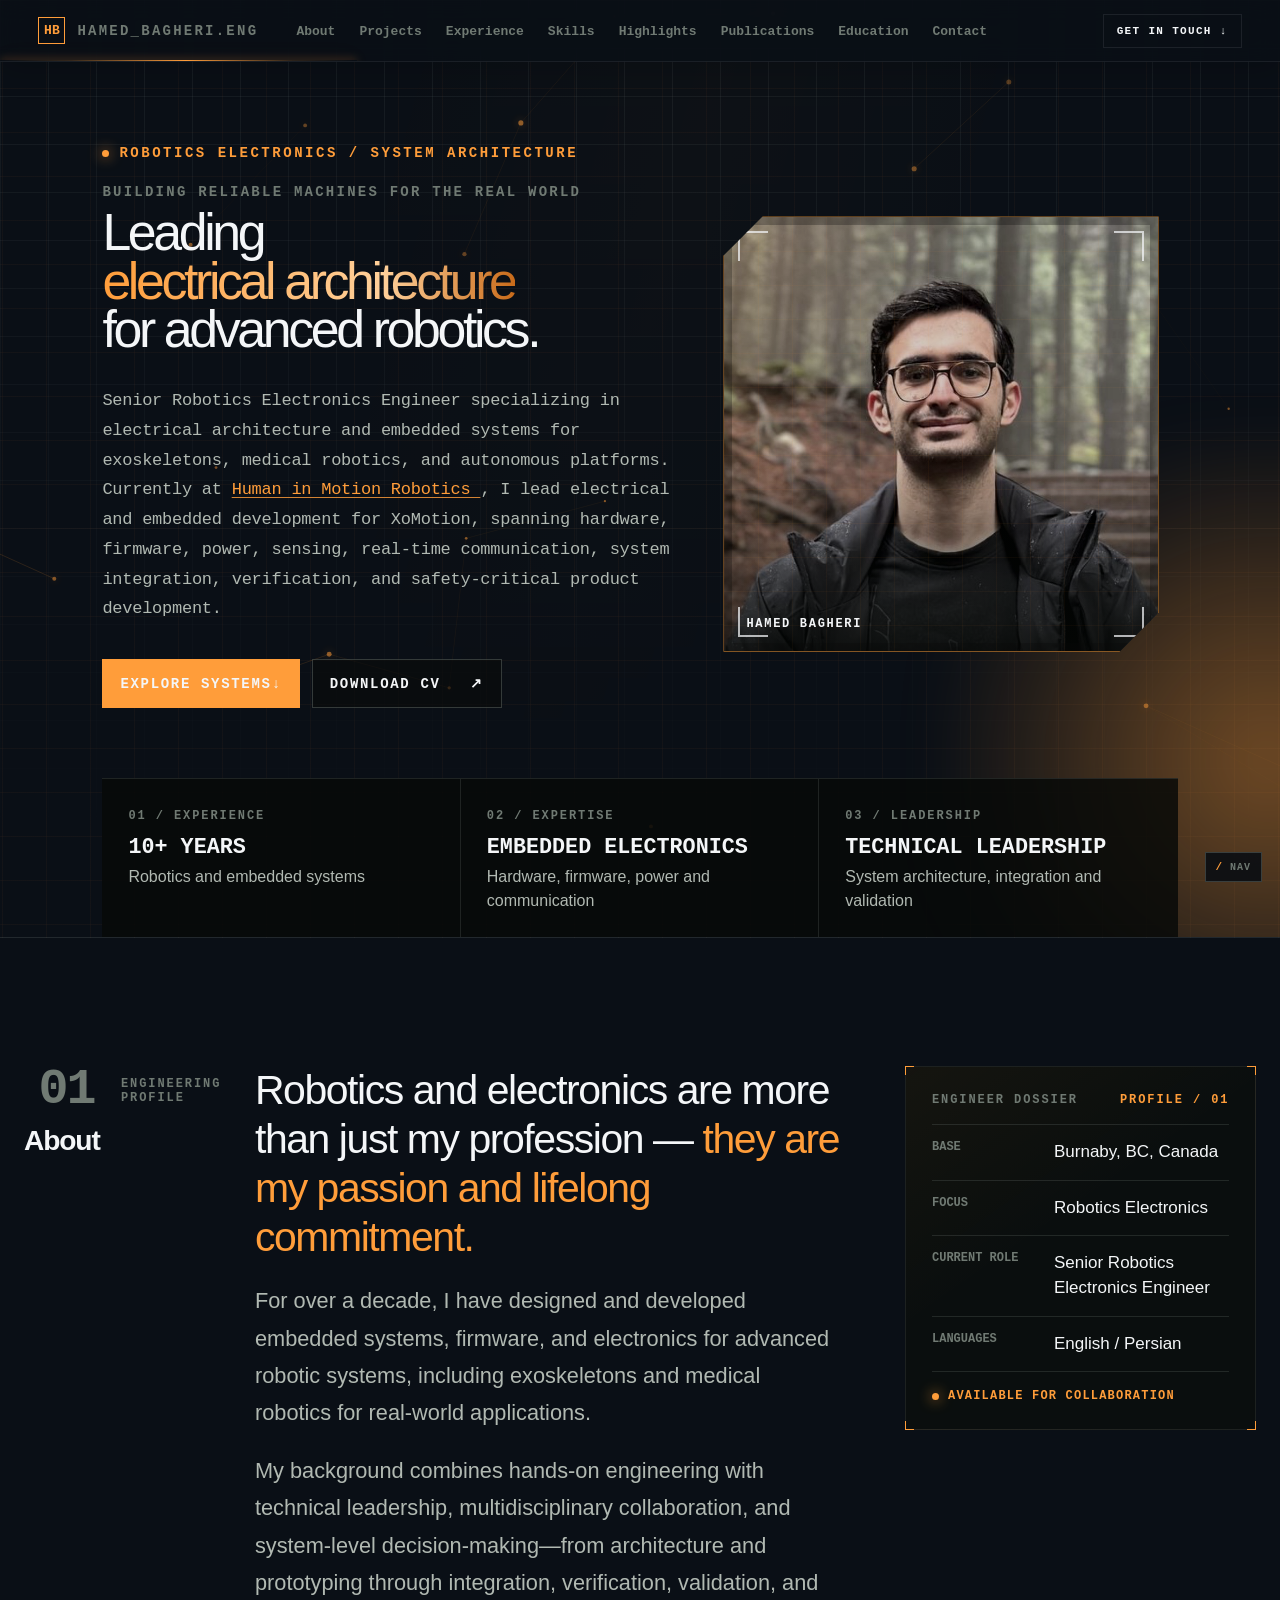
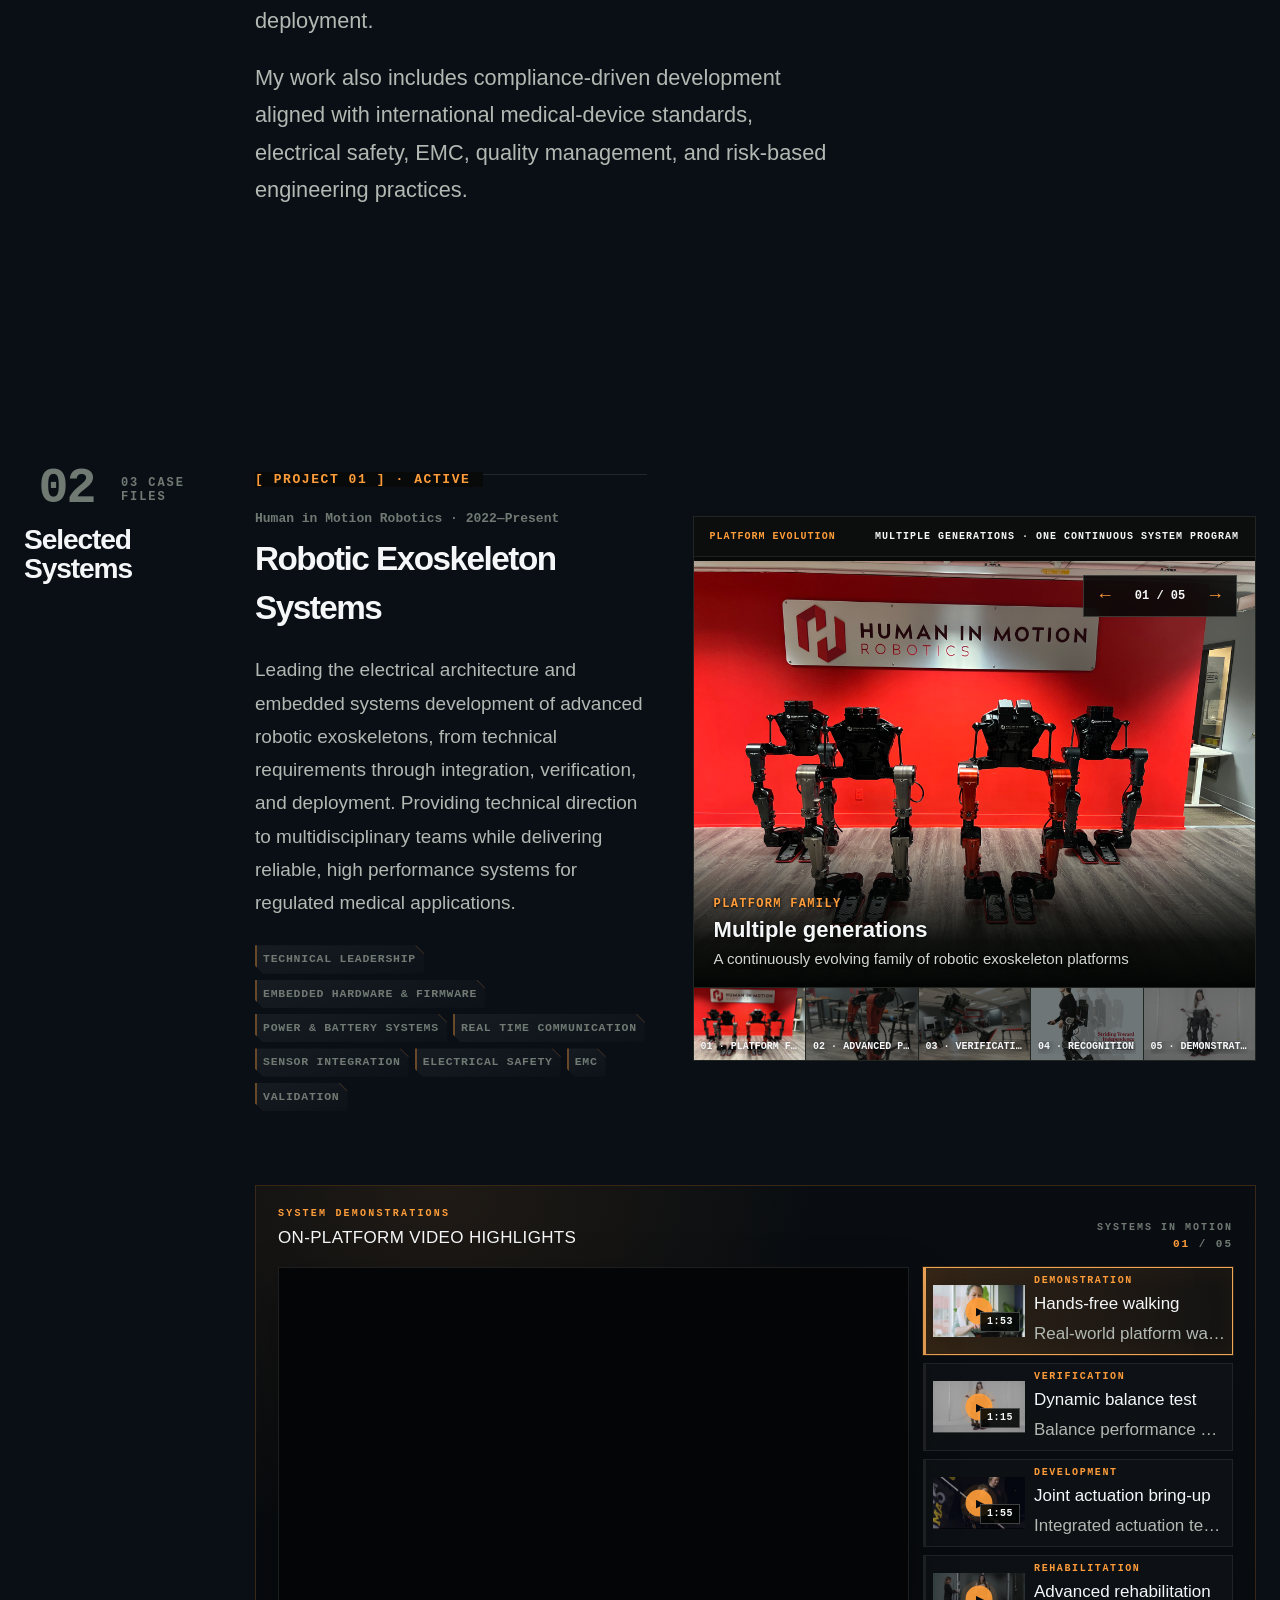
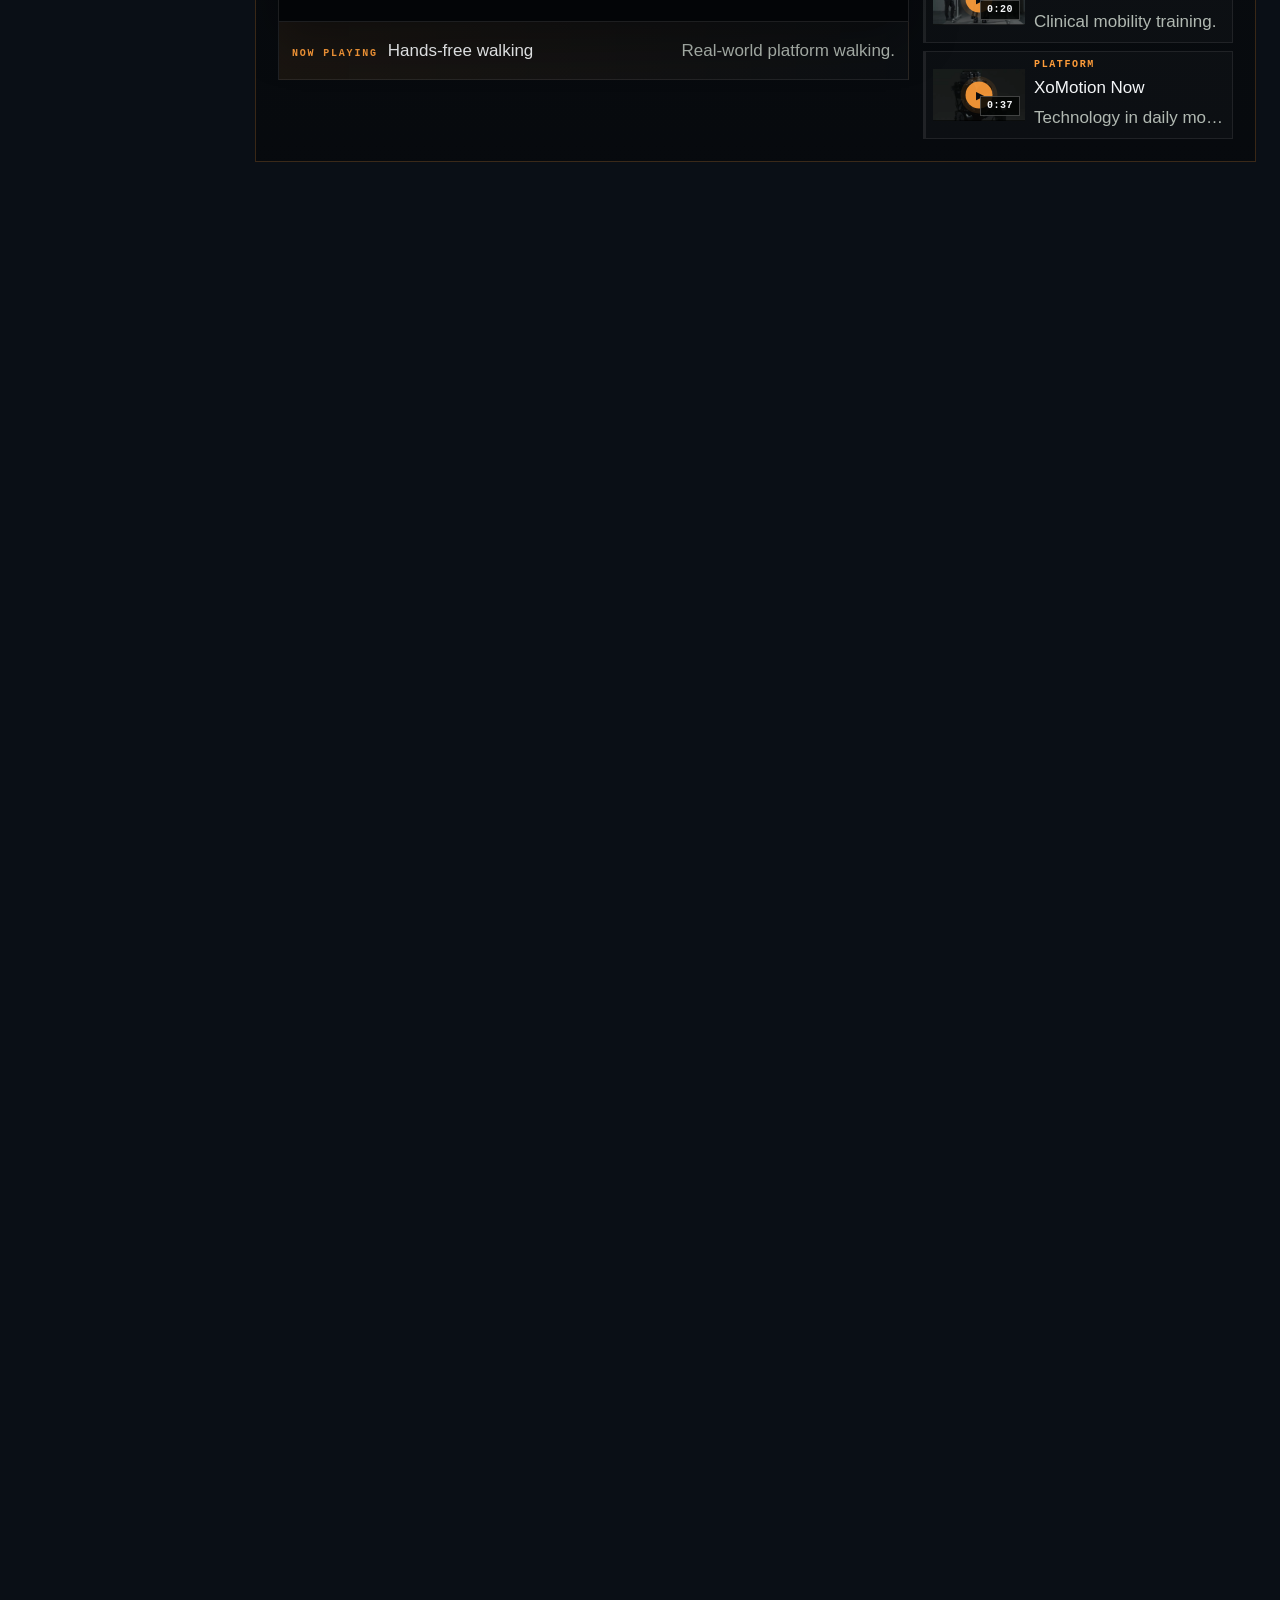
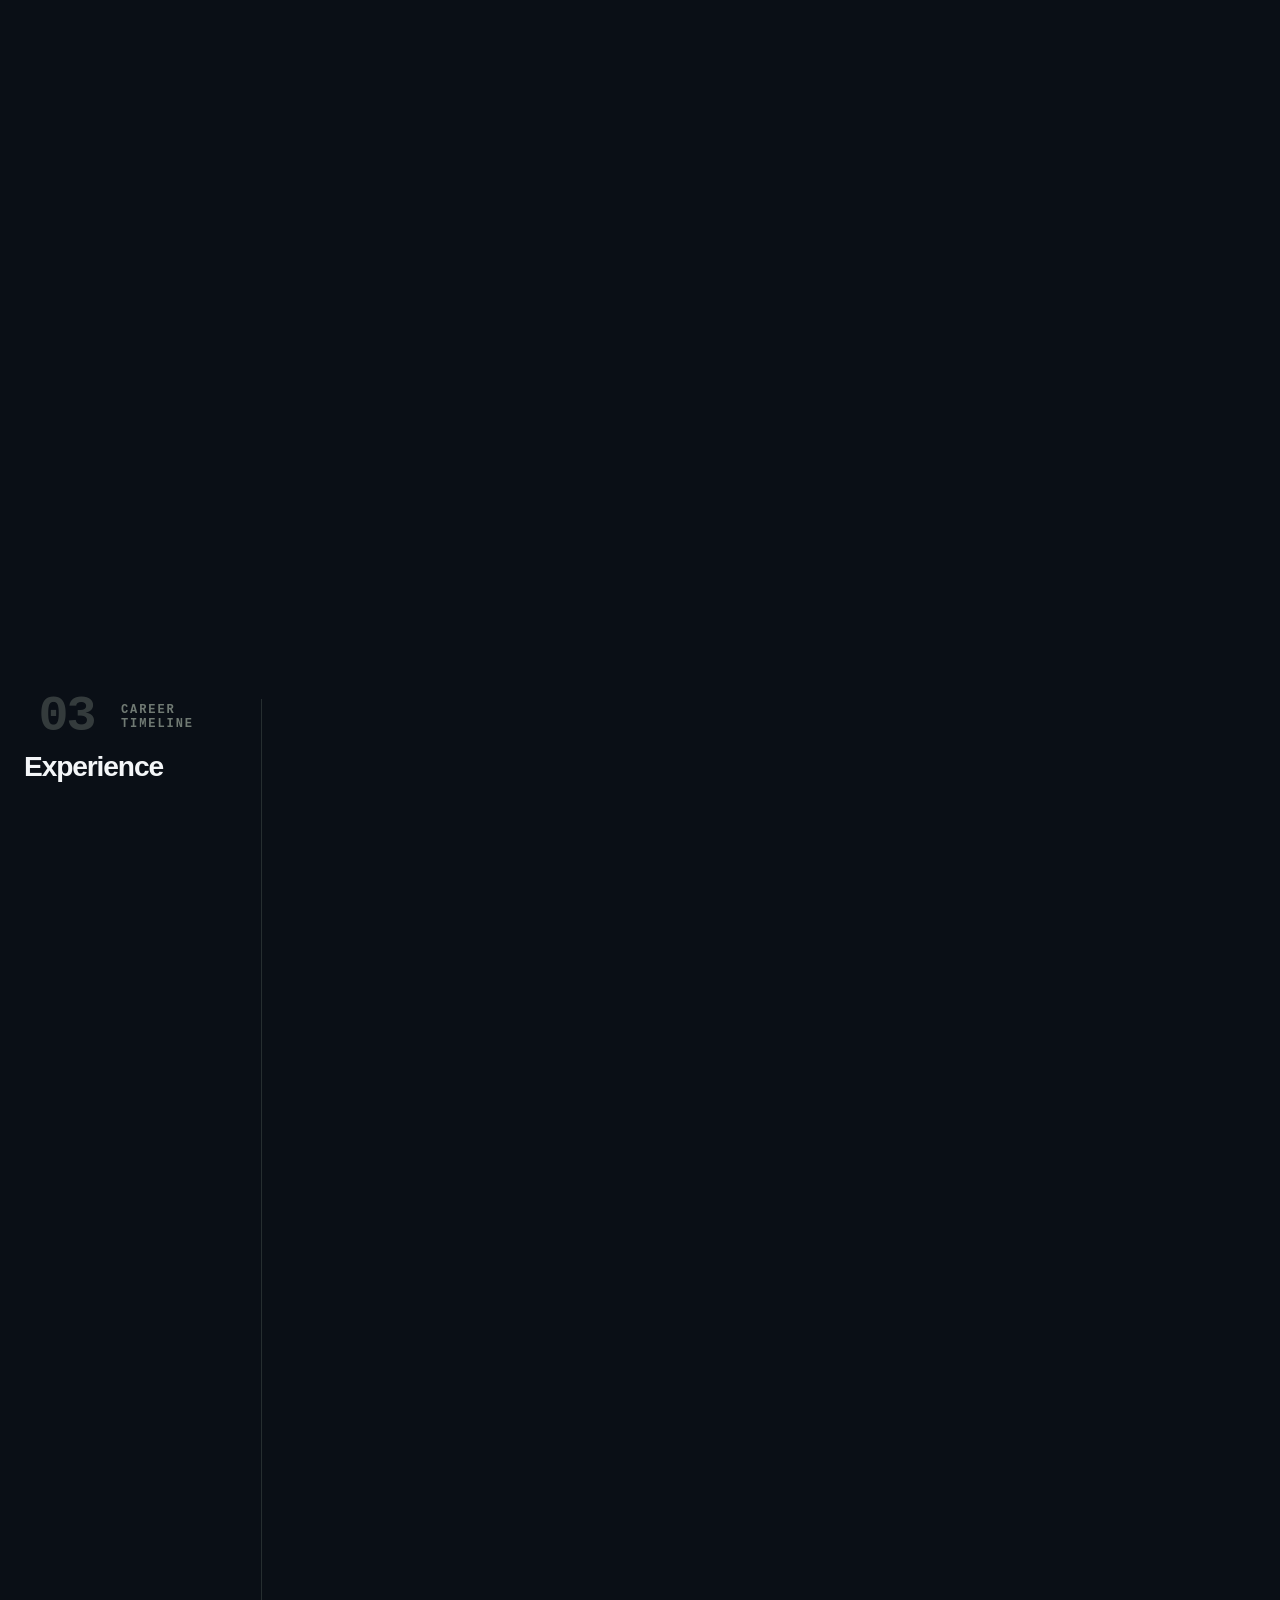
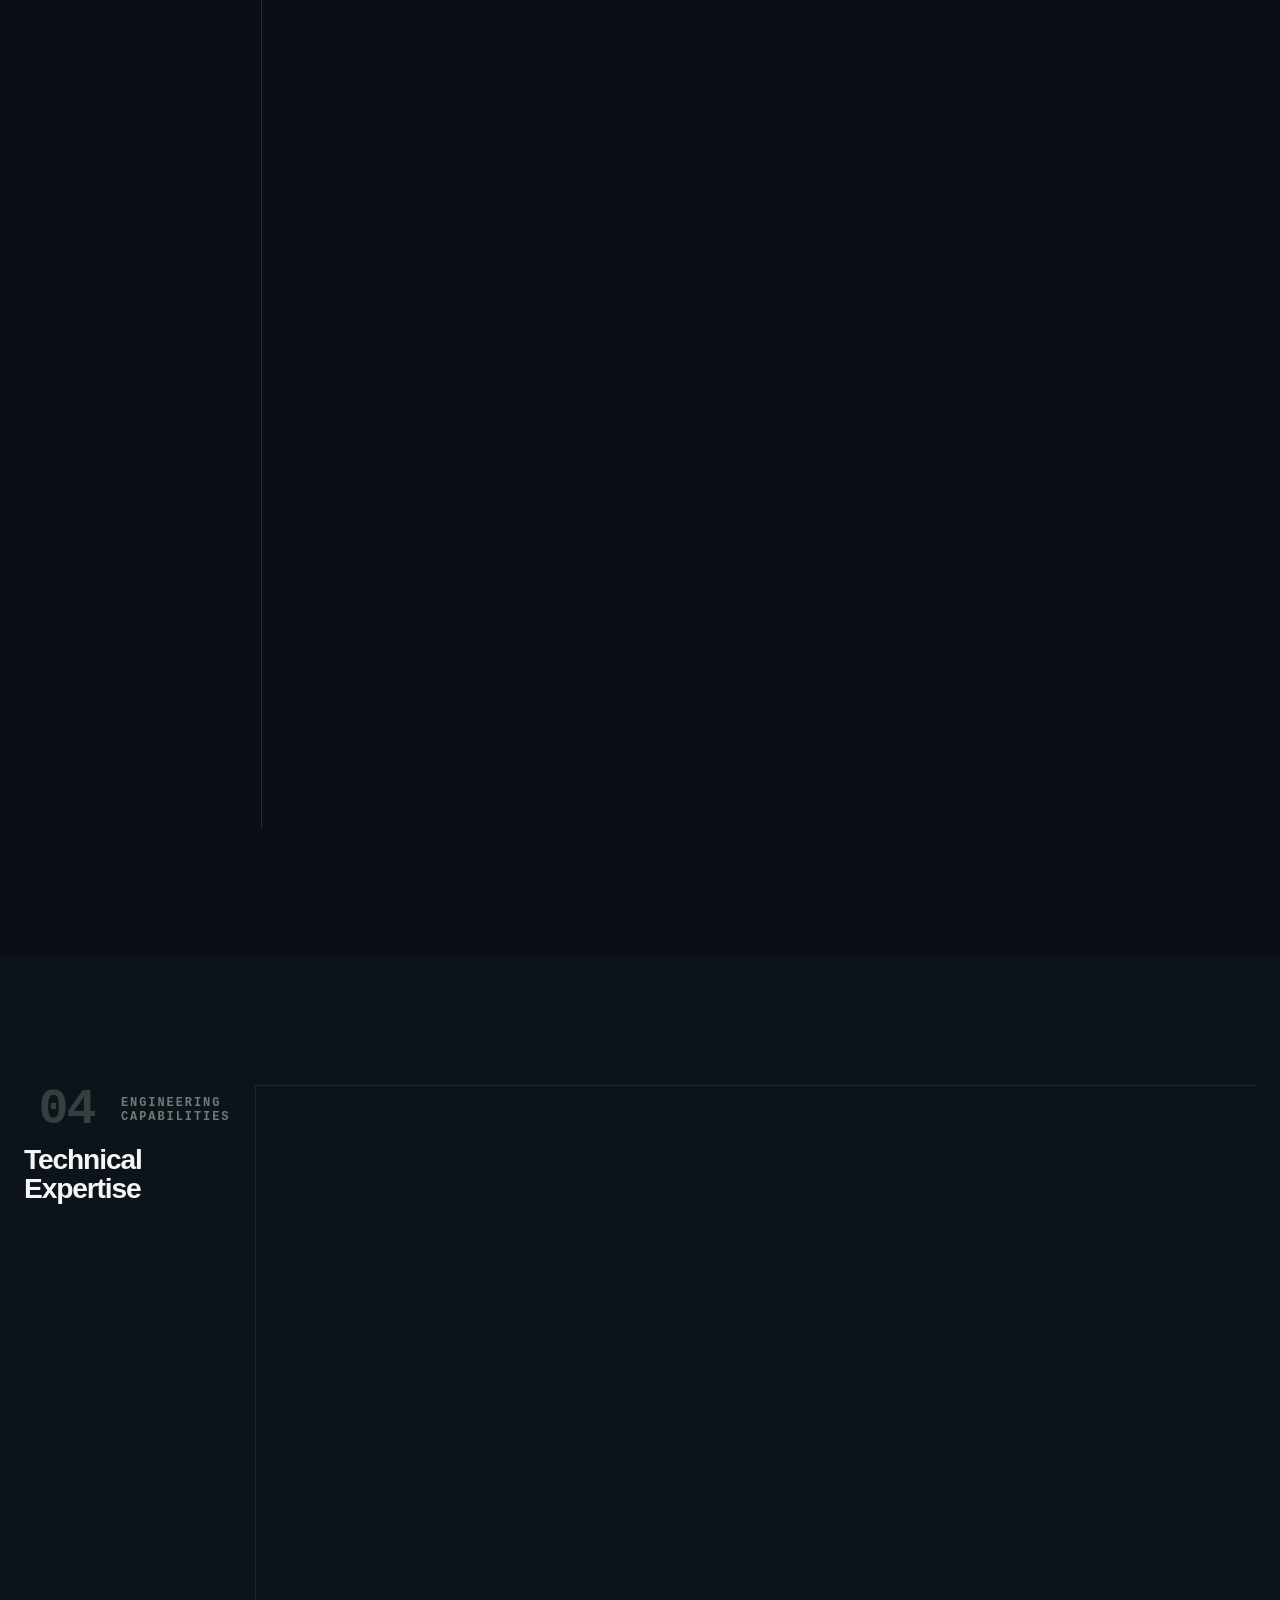
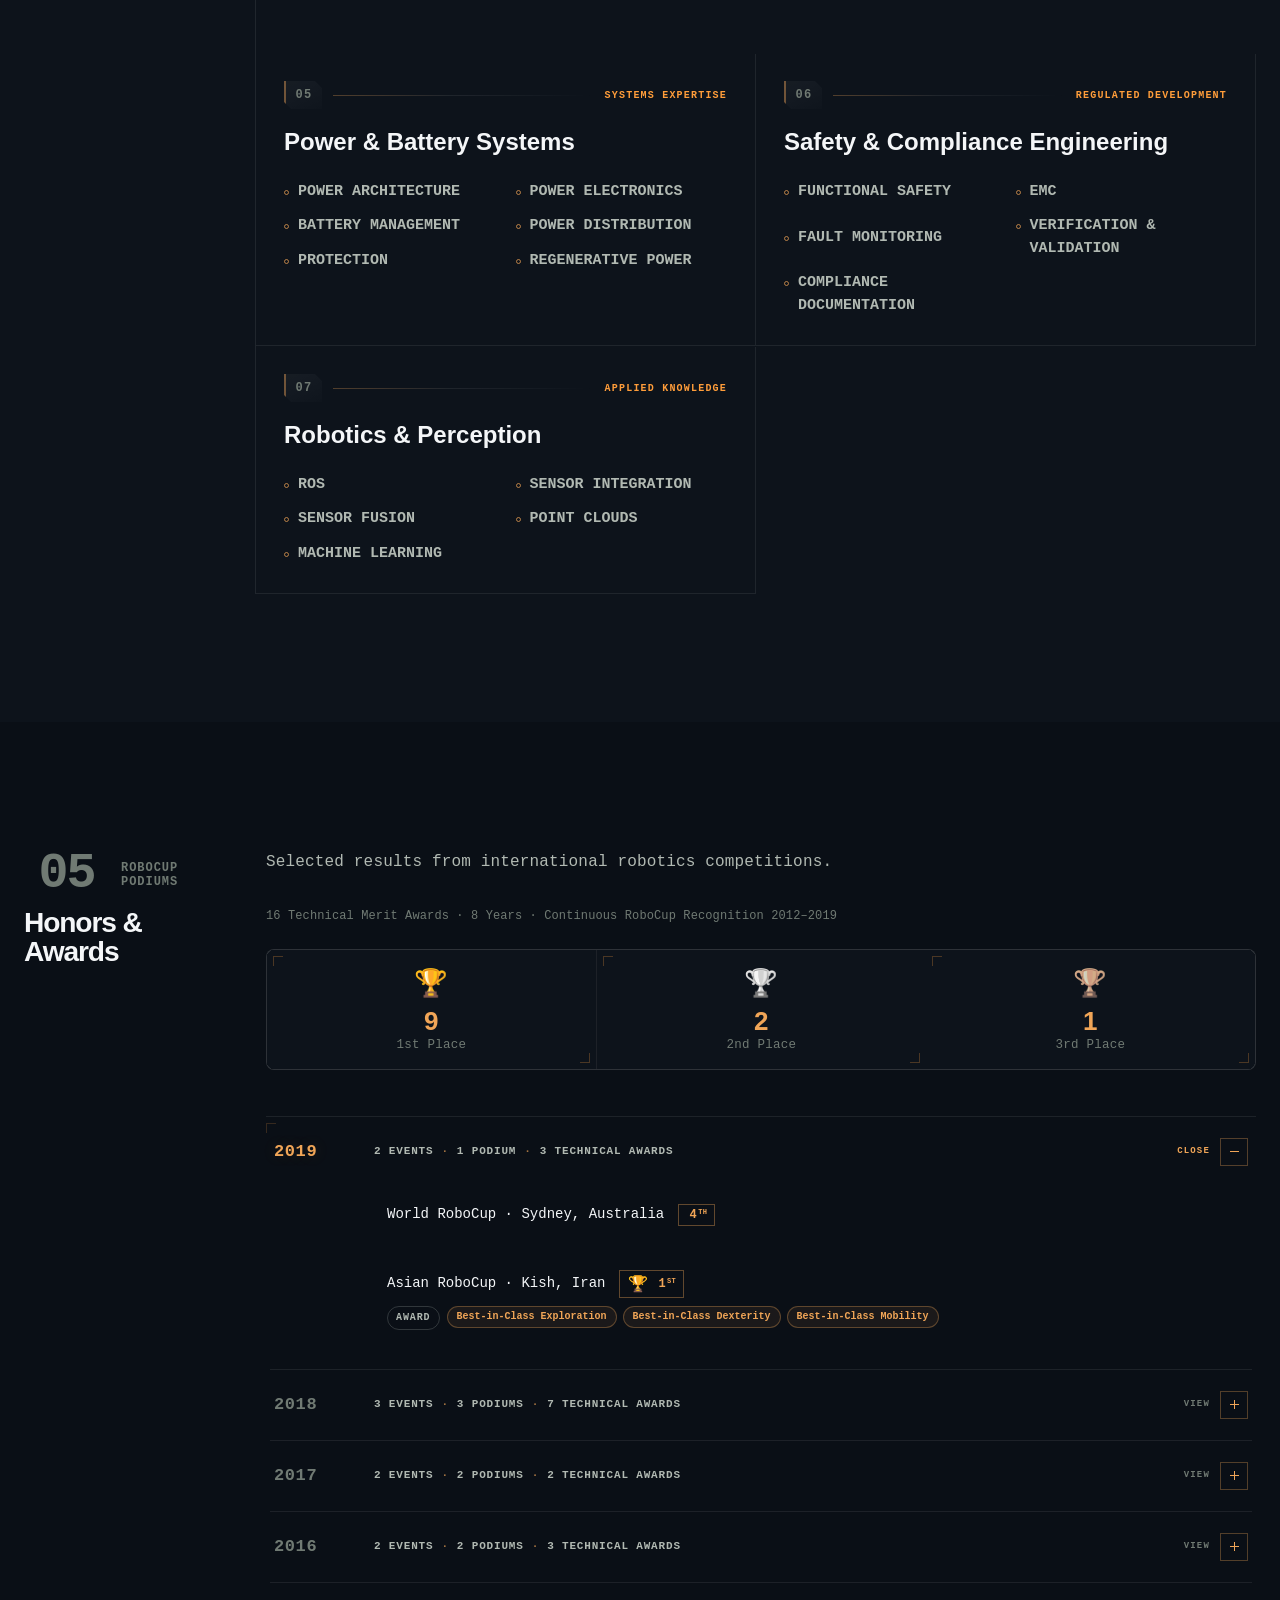
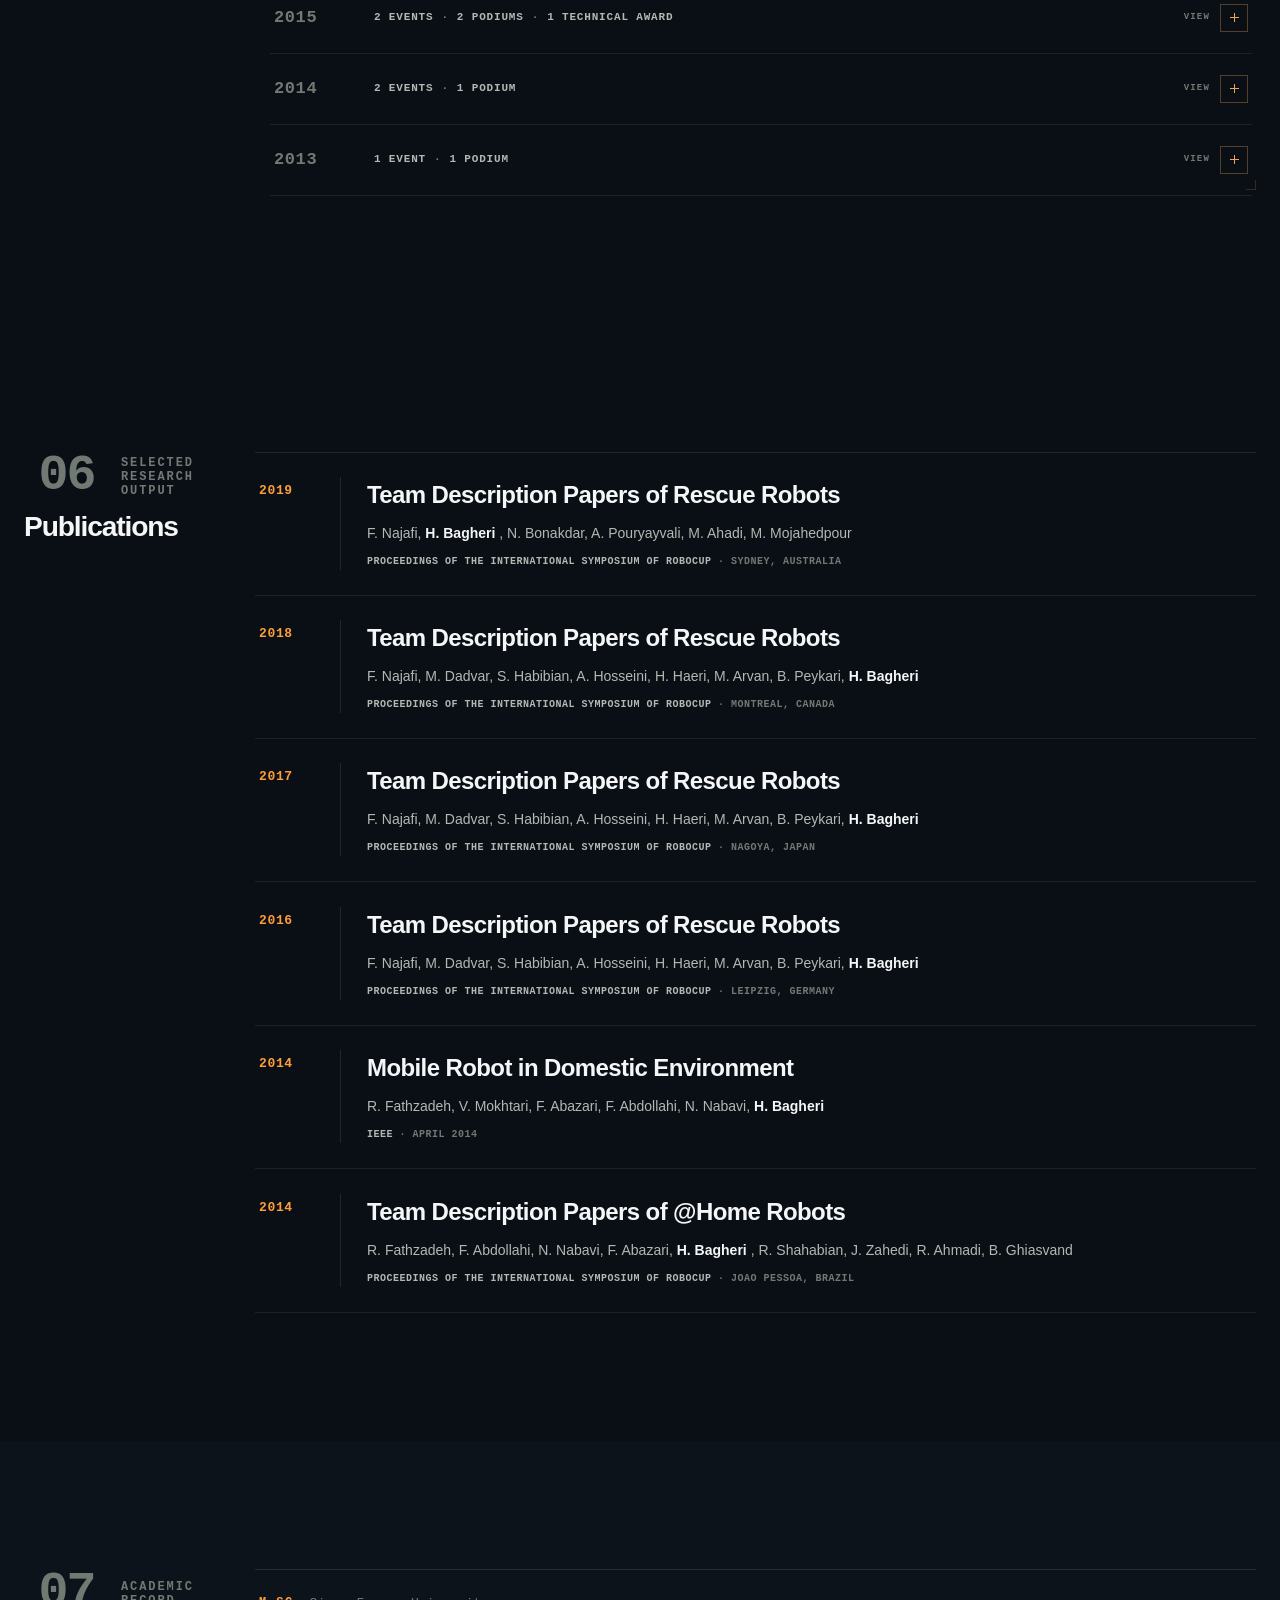
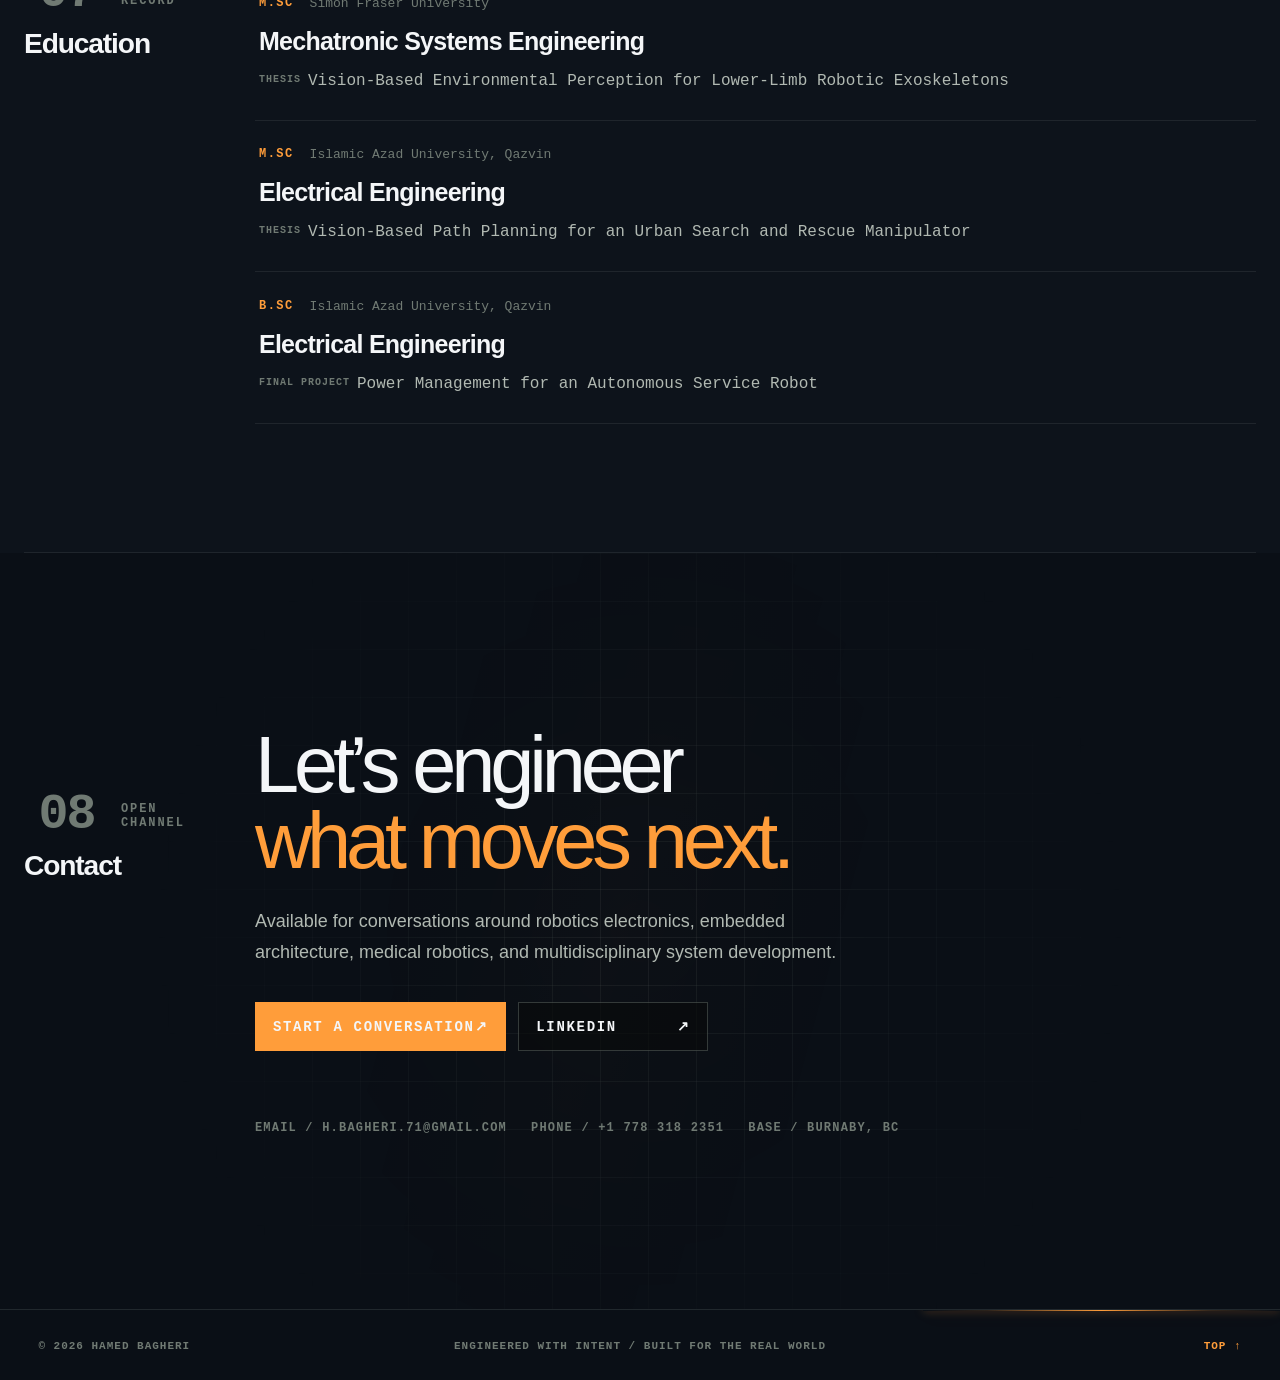
==== commit d805808d: "Improve project media caption readability" ====
--- a/index-Vertical.html
+++ b/index-Vertical.html
@@ -16,7 +16,7 @@
   </title>
 <link href="https://hamedbagheri.dev/" rel="canonical"/>
 <link href="./assets/index-DcgeGm5t.css" rel="stylesheet"/>
-<link href="./assets/static-enhancements.css?v=74" rel="stylesheet"/>
+<link href="./assets/static-enhancements.css?v=75" rel="stylesheet"/>
 <style id="portfolio-refinement-v5">
    :root {
     --portfolio-bg: #0a0f16;
--- a/assets/static-enhancements.css
+++ b/assets/static-enhancements.css
@@ -2472,3 +2472,87 @@
 main .achievement-summary .placement-cup-summary::before{
   transform:translateX(-2px);
 }
+
+/* Project media captions: readable across both bright and dark imagery. */
+main .exo-gallery-caption:not(.credential-caption){
+  left:0!important;
+  right:0!important;
+  bottom:0!important;
+  gap:5px!important;
+  padding:72px 20px 18px!important;
+  background:linear-gradient(180deg,transparent 0,rgba(3,5,4,.58) 38%,rgba(3,5,4,.94) 72%,#030504 100%);
+}
+main .exo-gallery-caption:not(.credential-caption) em{
+  color:var(--green)!important;
+  font-size:12px!important;
+  line-height:1.25!important;
+  letter-spacing:.11em!important;
+  text-shadow:0 1px 3px #000;
+}
+main .exo-gallery-caption:not(.credential-caption) strong{
+  color:#f4f6f8!important;
+  font-size:22px!important;
+  line-height:1.18!important;
+  text-shadow:0 1px 4px rgba(0,0,0,.9);
+}
+main .exo-gallery-caption:not(.credential-caption)>span{
+  color:#d1d7d2!important;
+  font-size:15px!important;
+  line-height:1.4!important;
+  text-shadow:0 1px 4px #000;
+}
+
+/* Expanded gallery caption: keep metadata legible at full-screen scale. */
+.portfolio-lightbox figcaption{
+  min-height:82px!important;
+  padding:14px 18px!important;
+  gap:4px 28px!important;
+  background:linear-gradient(90deg,rgba(255,157,58,.12),rgba(7,10,8,.98) 30%)!important;
+}
+.portfolio-lightbox figcaption .portfolio-lightbox-label{
+  color:#ff9d3a!important;
+  font-size:12px!important;
+  line-height:1.3!important;
+  font-weight:700!important;
+  letter-spacing:.16em!important;
+}
+.portfolio-lightbox figcaption strong{
+  color:#f4f6f8!important;
+  font-size:18px!important;
+  line-height:1.25!important;
+}
+.portfolio-lightbox figcaption .portfolio-lightbox-counter{
+  color:#9ba59e!important;
+  font-size:11px!important;
+  line-height:1.3!important;
+}
+
+@media(max-width:700px){
+  main .exo-gallery-caption:not(.credential-caption){
+    padding:54px 16px 15px!important;
+  }
+  main .exo-gallery-caption:not(.credential-caption) em{
+    font-size:10.5px!important;
+  }
+  main .exo-gallery-caption:not(.credential-caption) strong{
+    font-size:19px!important;
+  }
+  main .exo-gallery-caption:not(.credential-caption)>span{
+    font-size:13.5px!important;
+  }
+  .portfolio-lightbox figcaption{
+    min-height:76px!important;
+    padding:11px 12px!important;
+    gap:3px 12px!important;
+  }
+  .portfolio-lightbox figcaption .portfolio-lightbox-label{
+    max-width:190px!important;
+    font-size:11px!important;
+  }
+  .portfolio-lightbox figcaption strong{
+    font-size:16px!important;
+  }
+  .portfolio-lightbox figcaption .portfolio-lightbox-counter{
+    font-size:10px!important;
+  }
+}
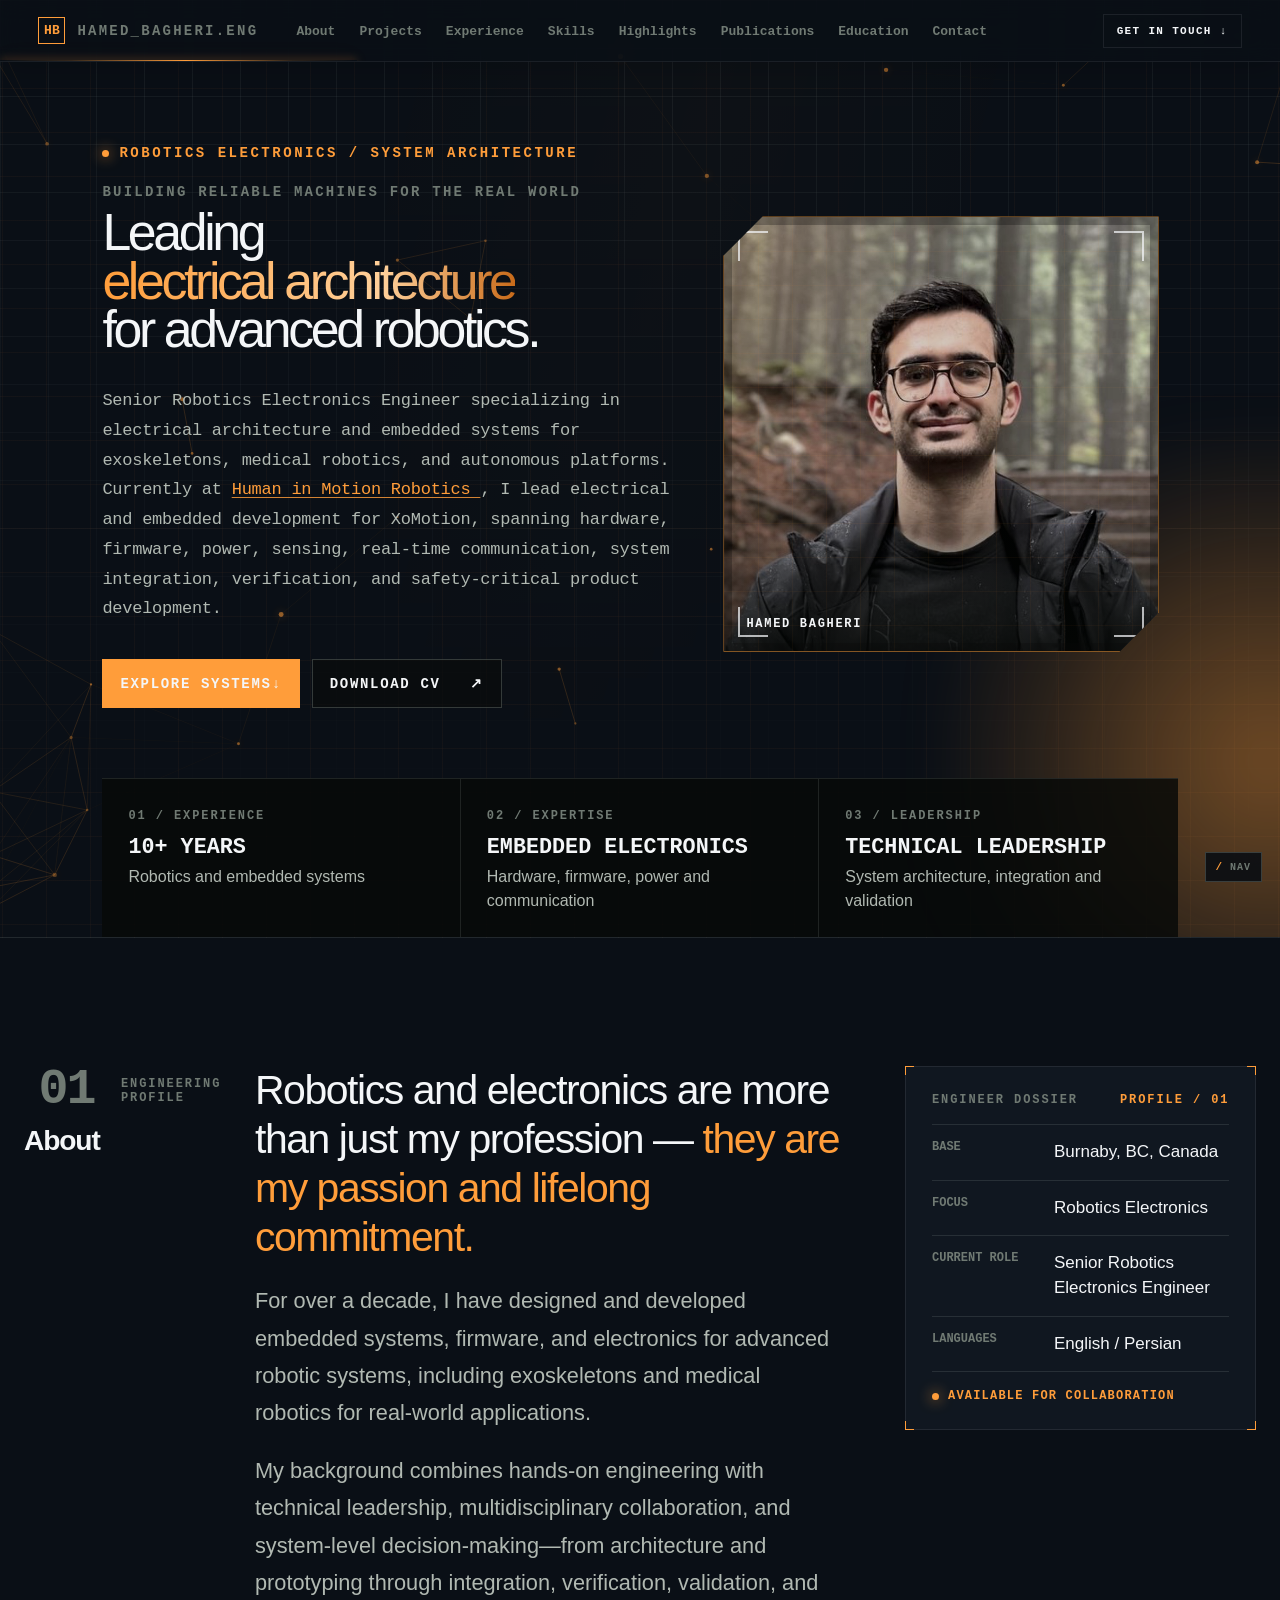
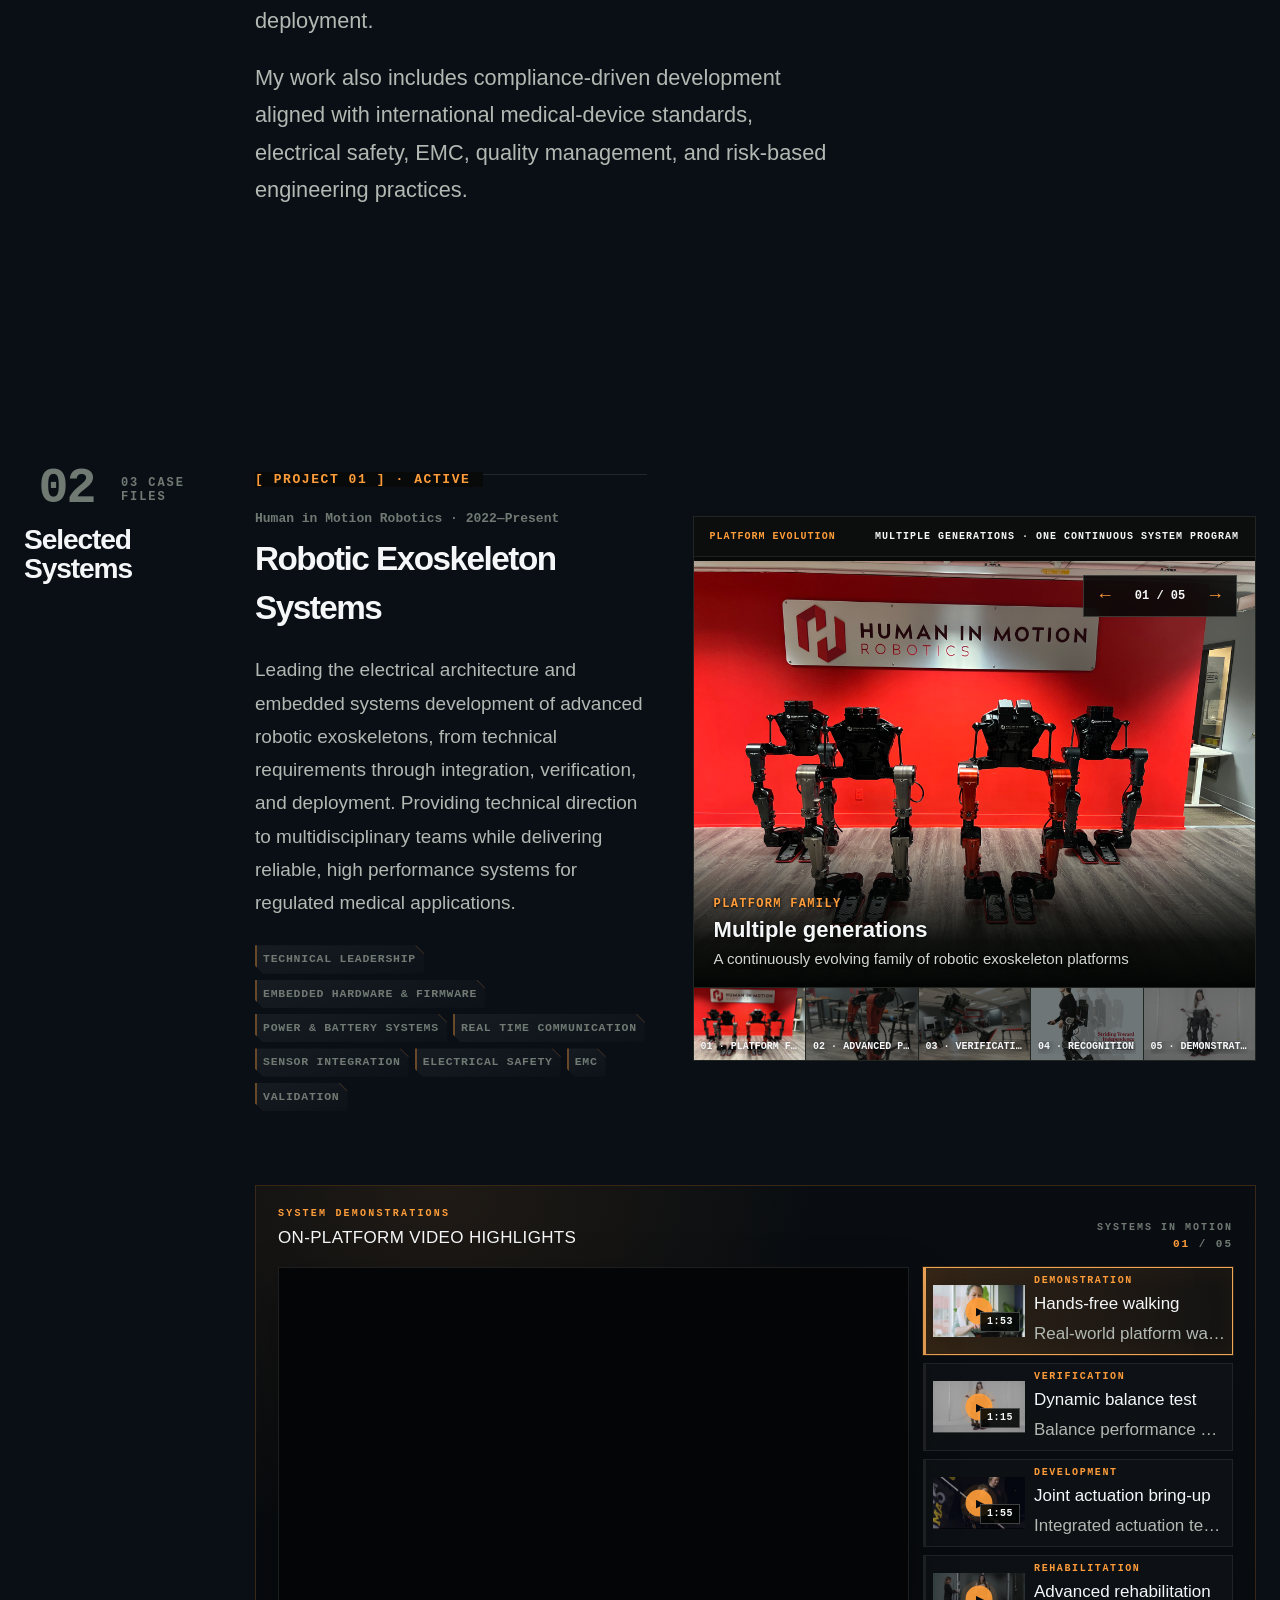
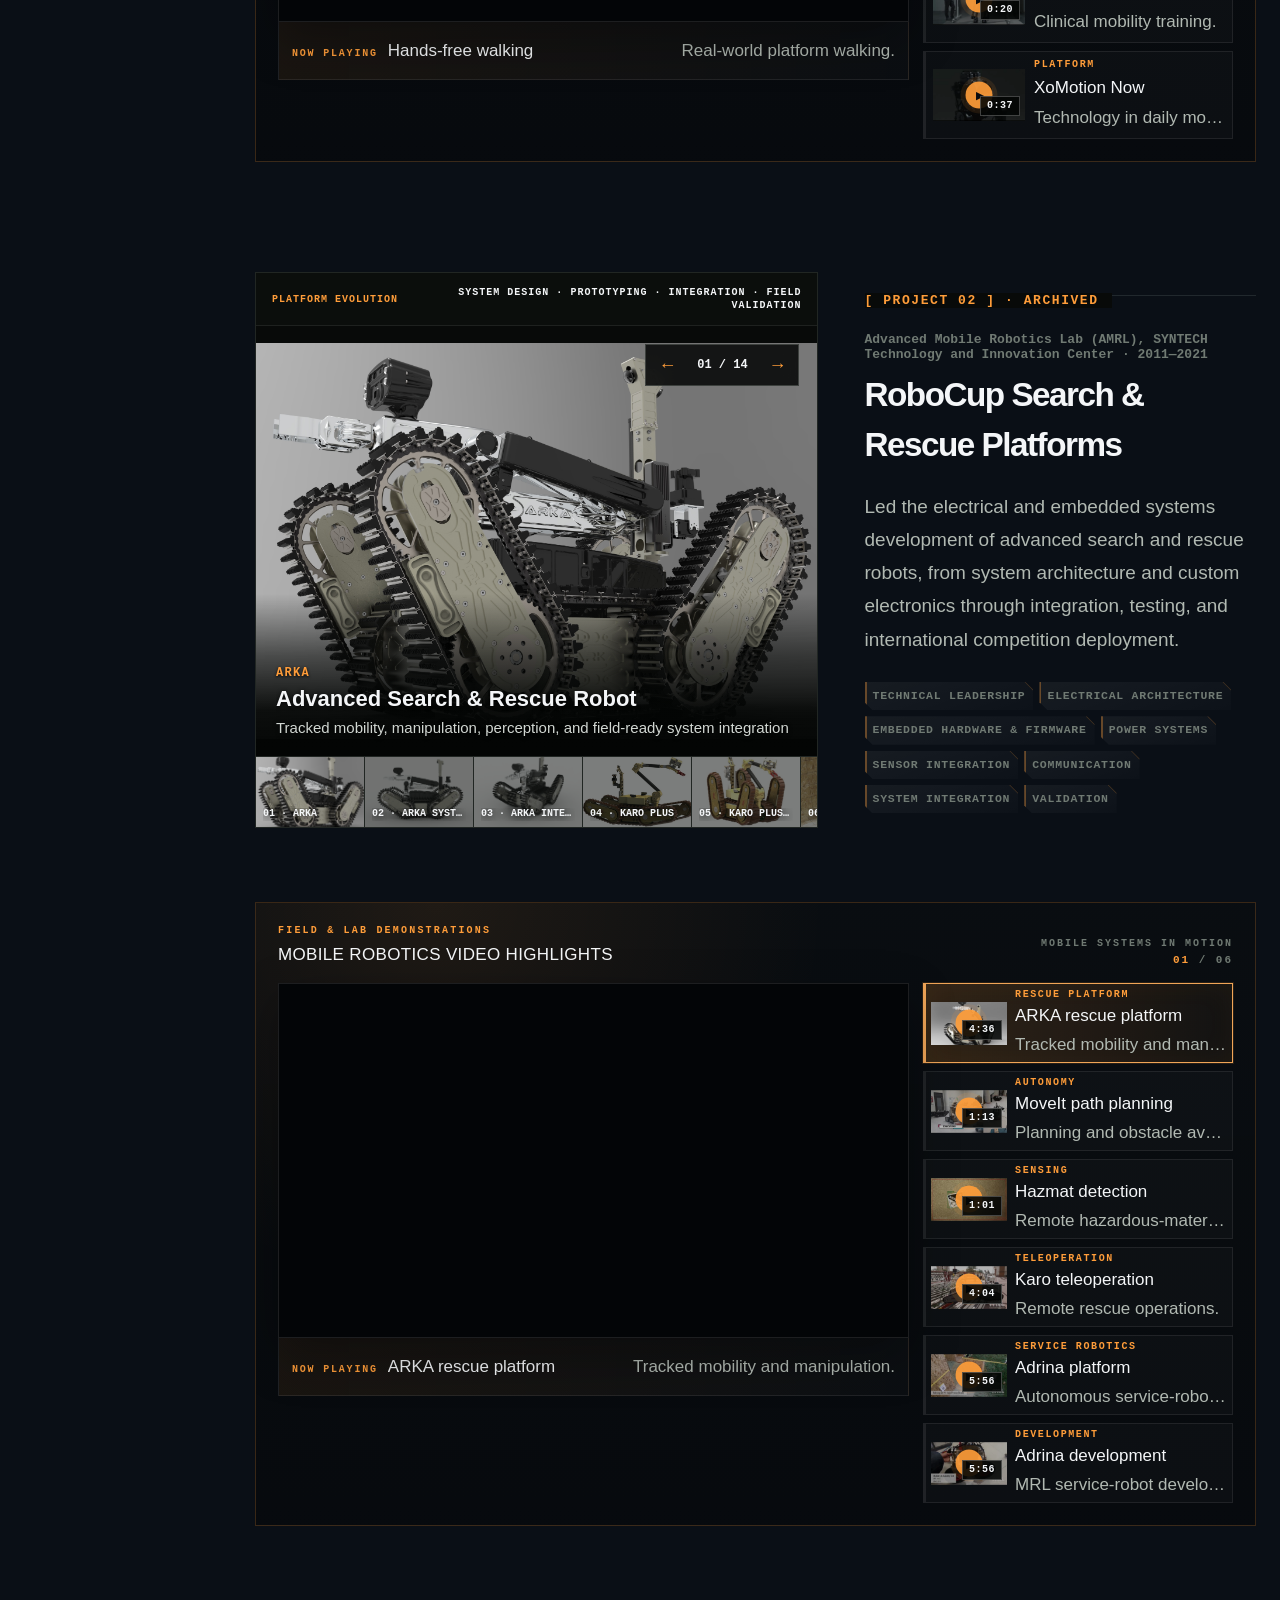
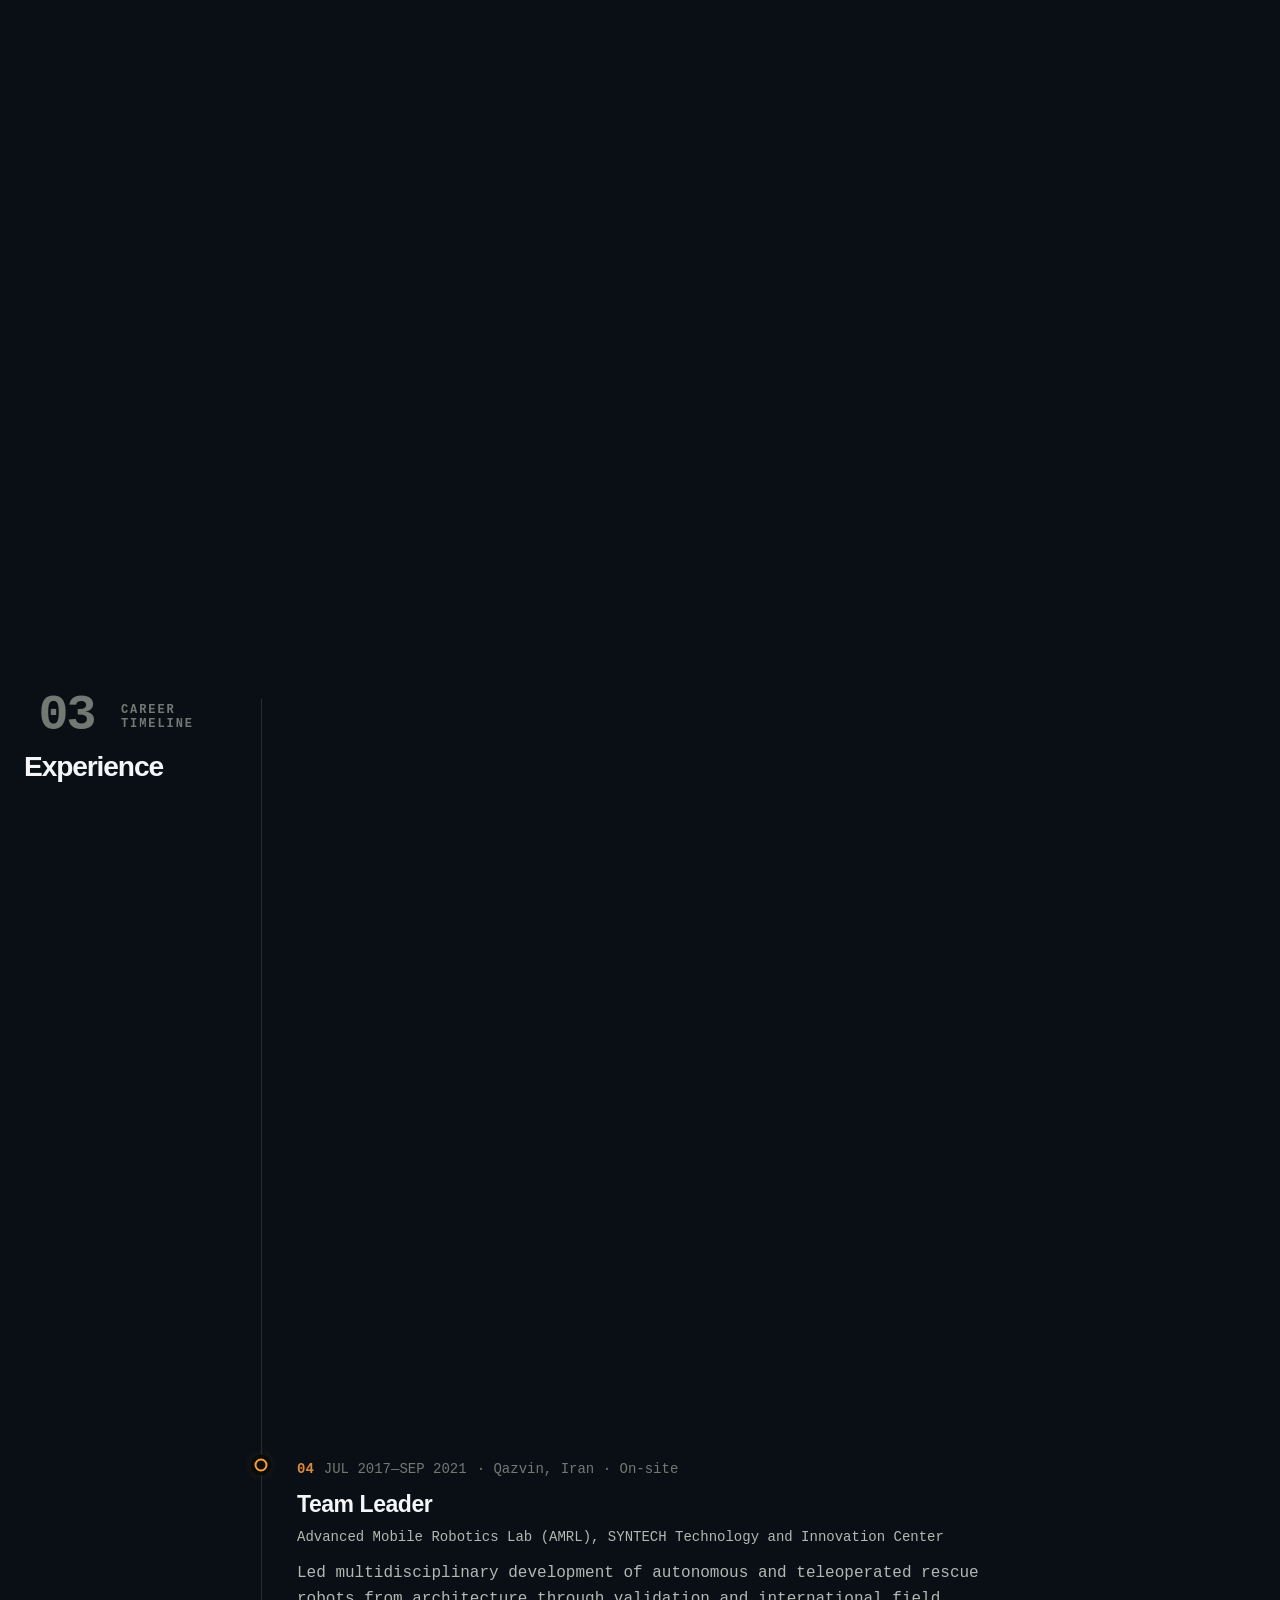
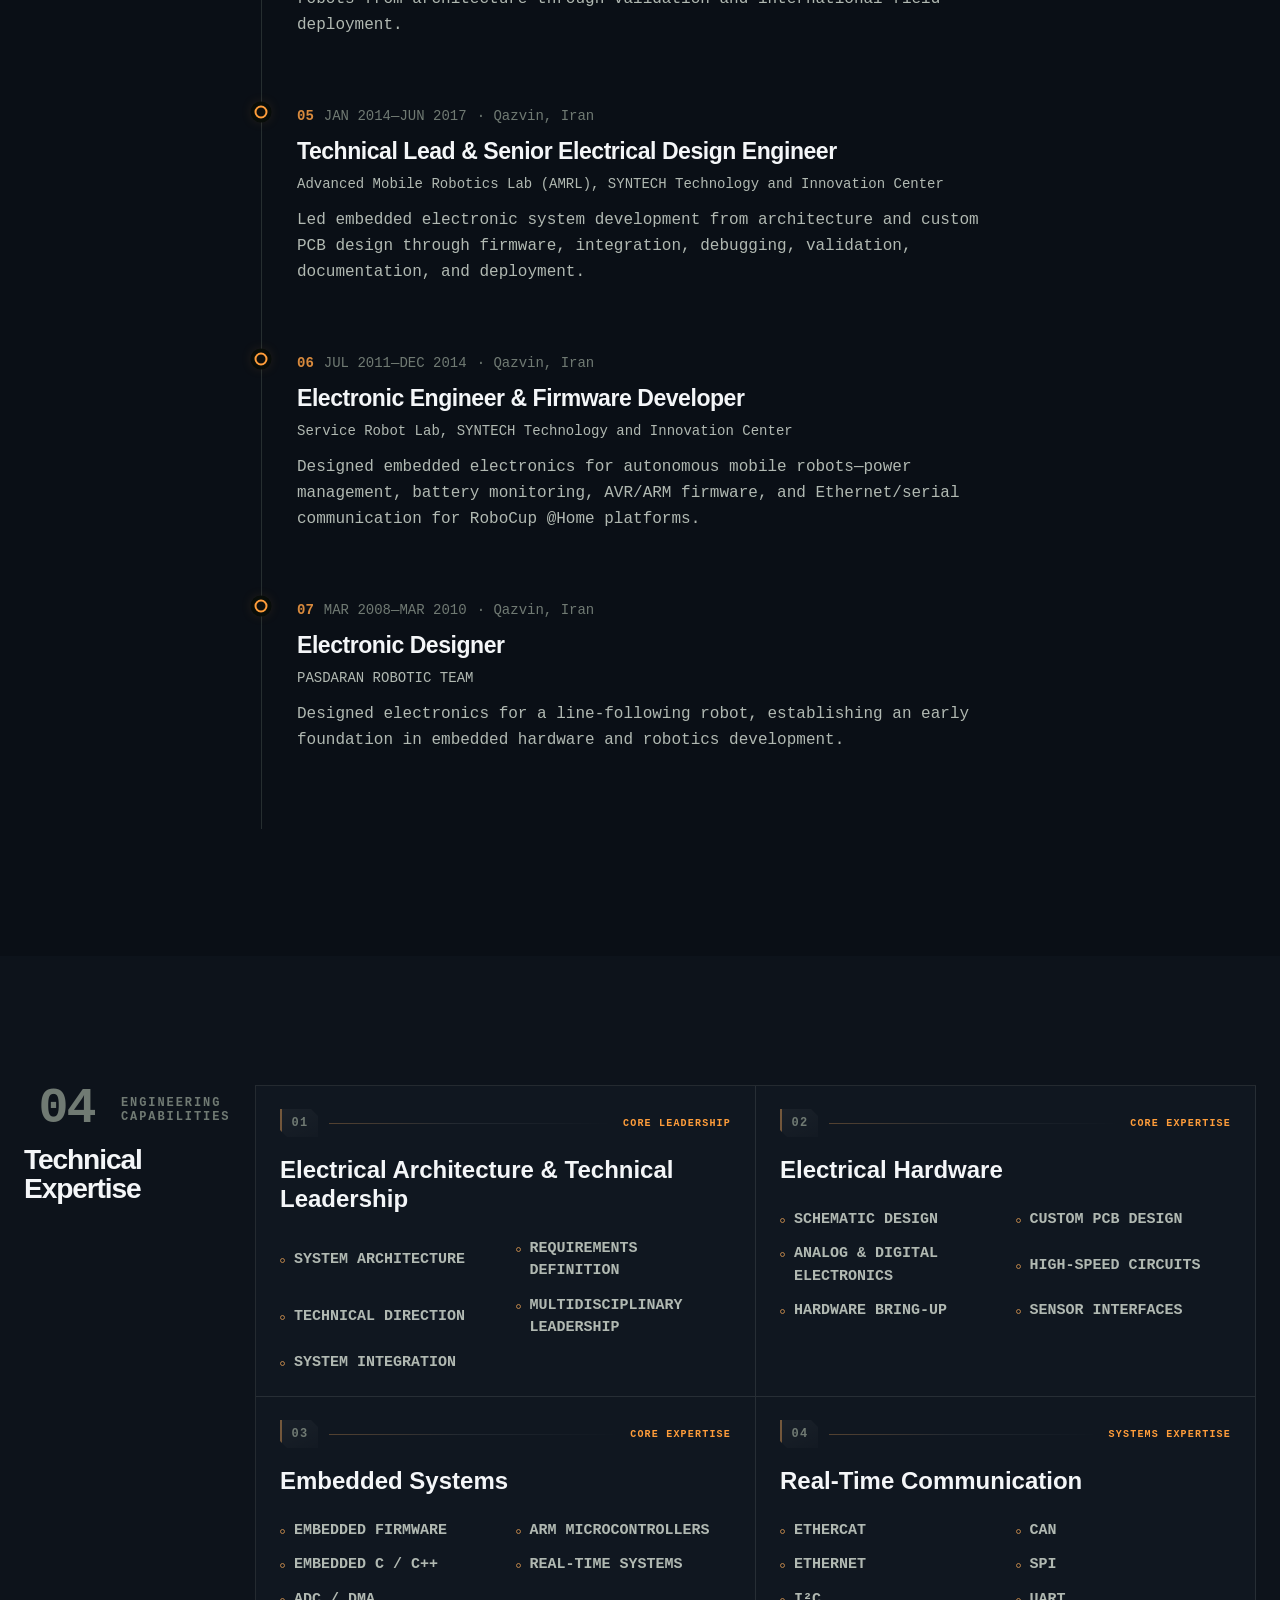
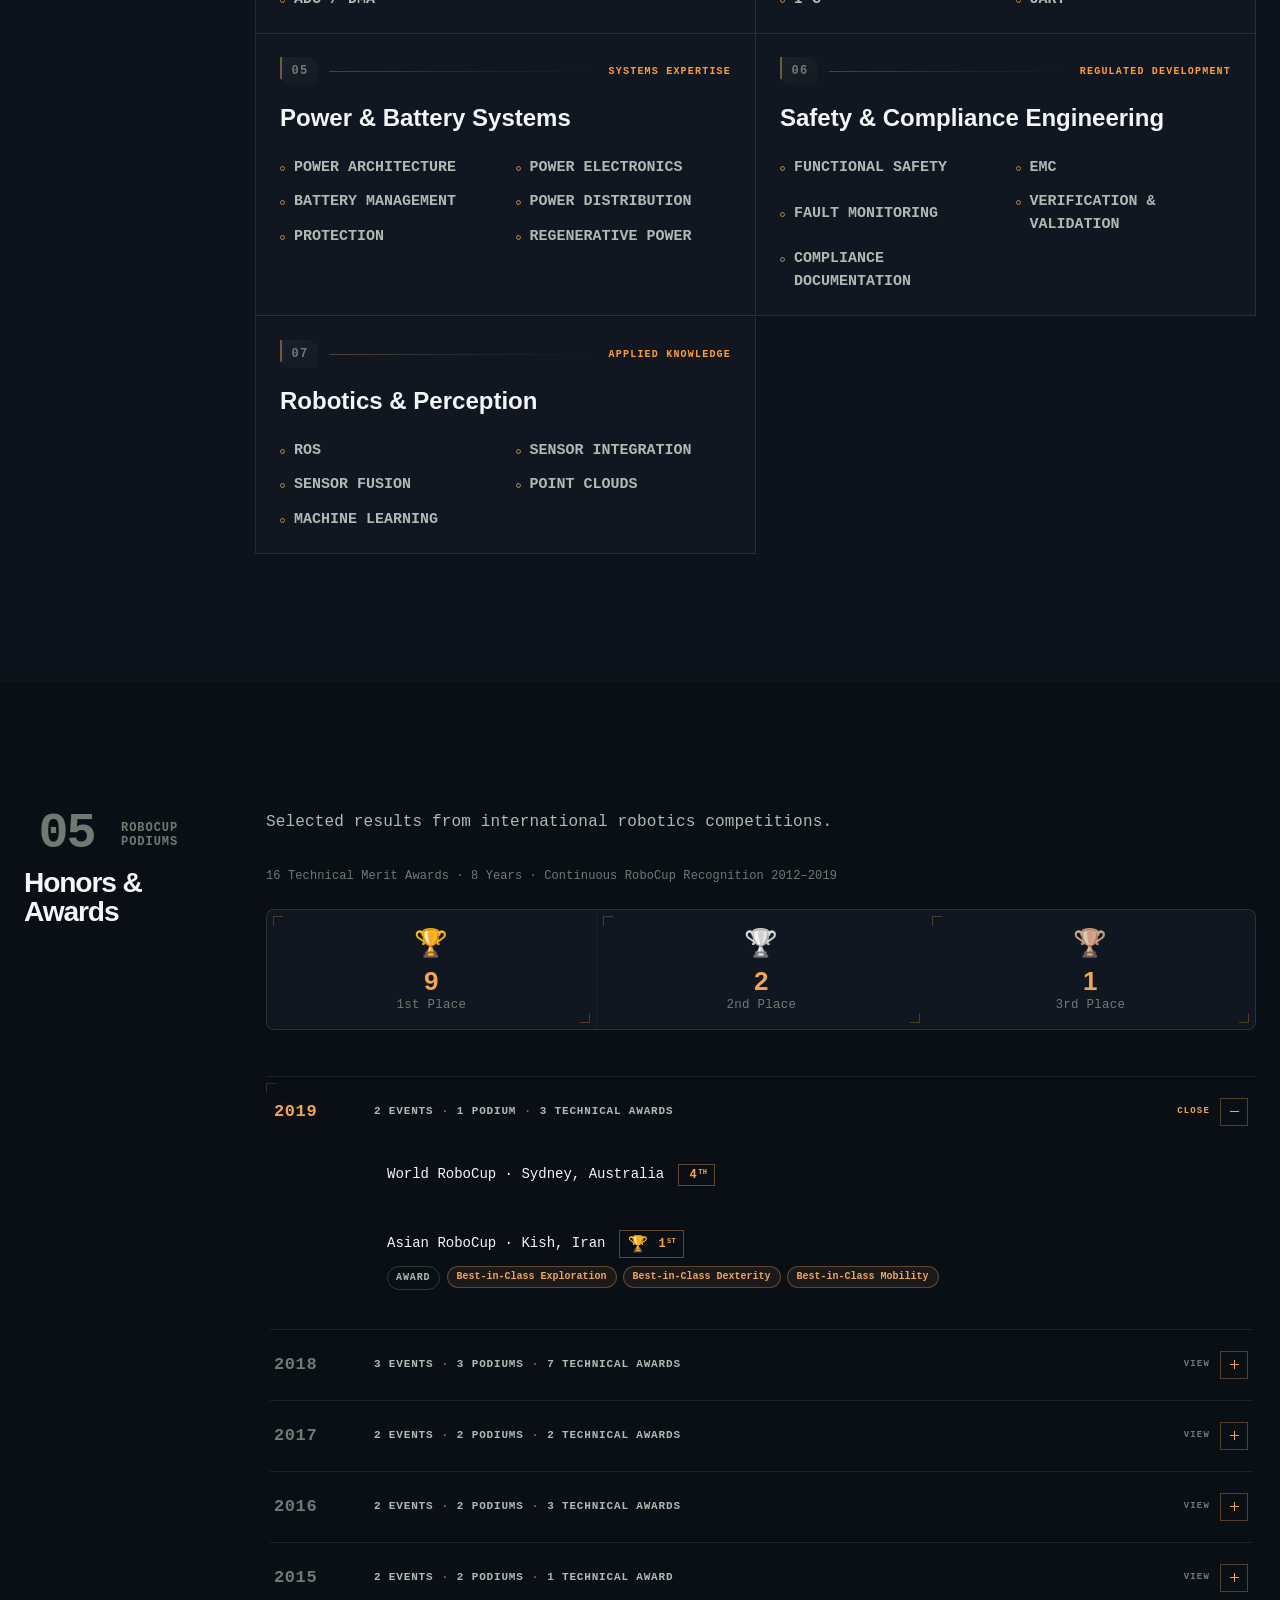
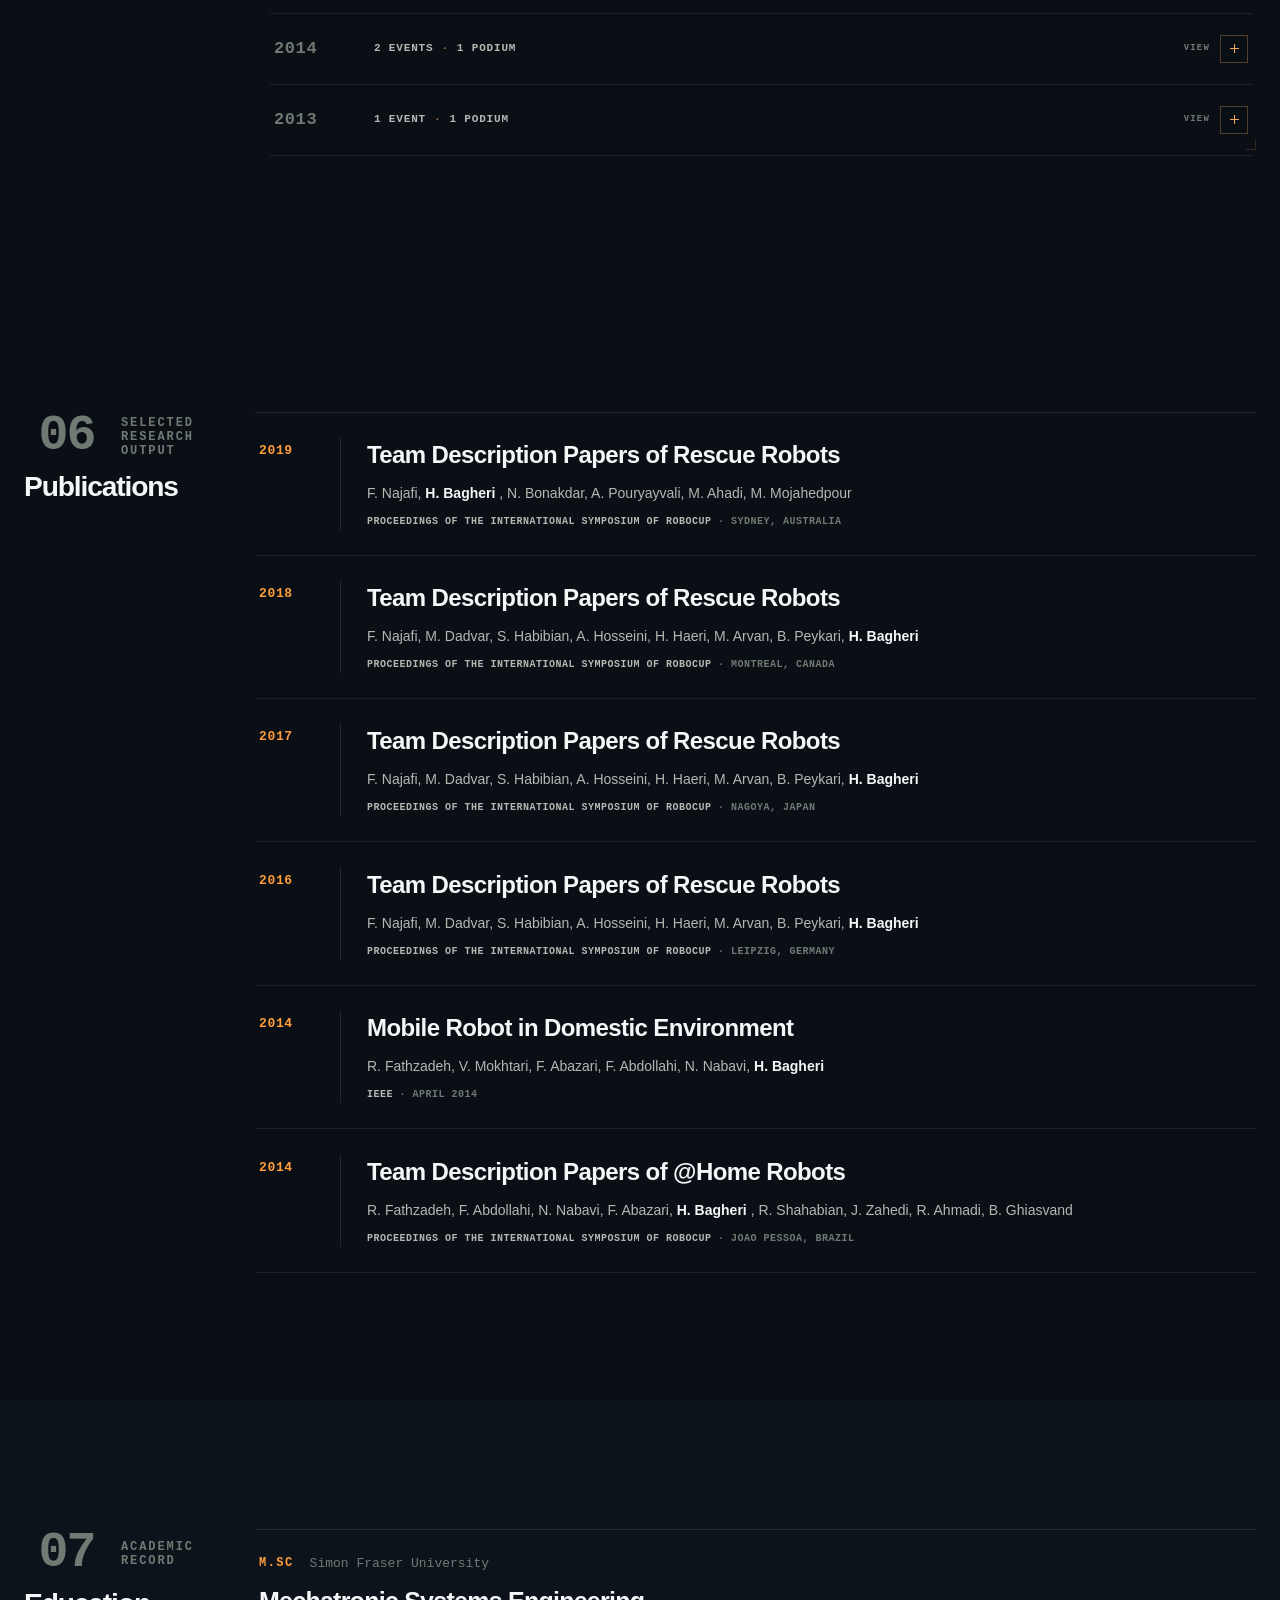
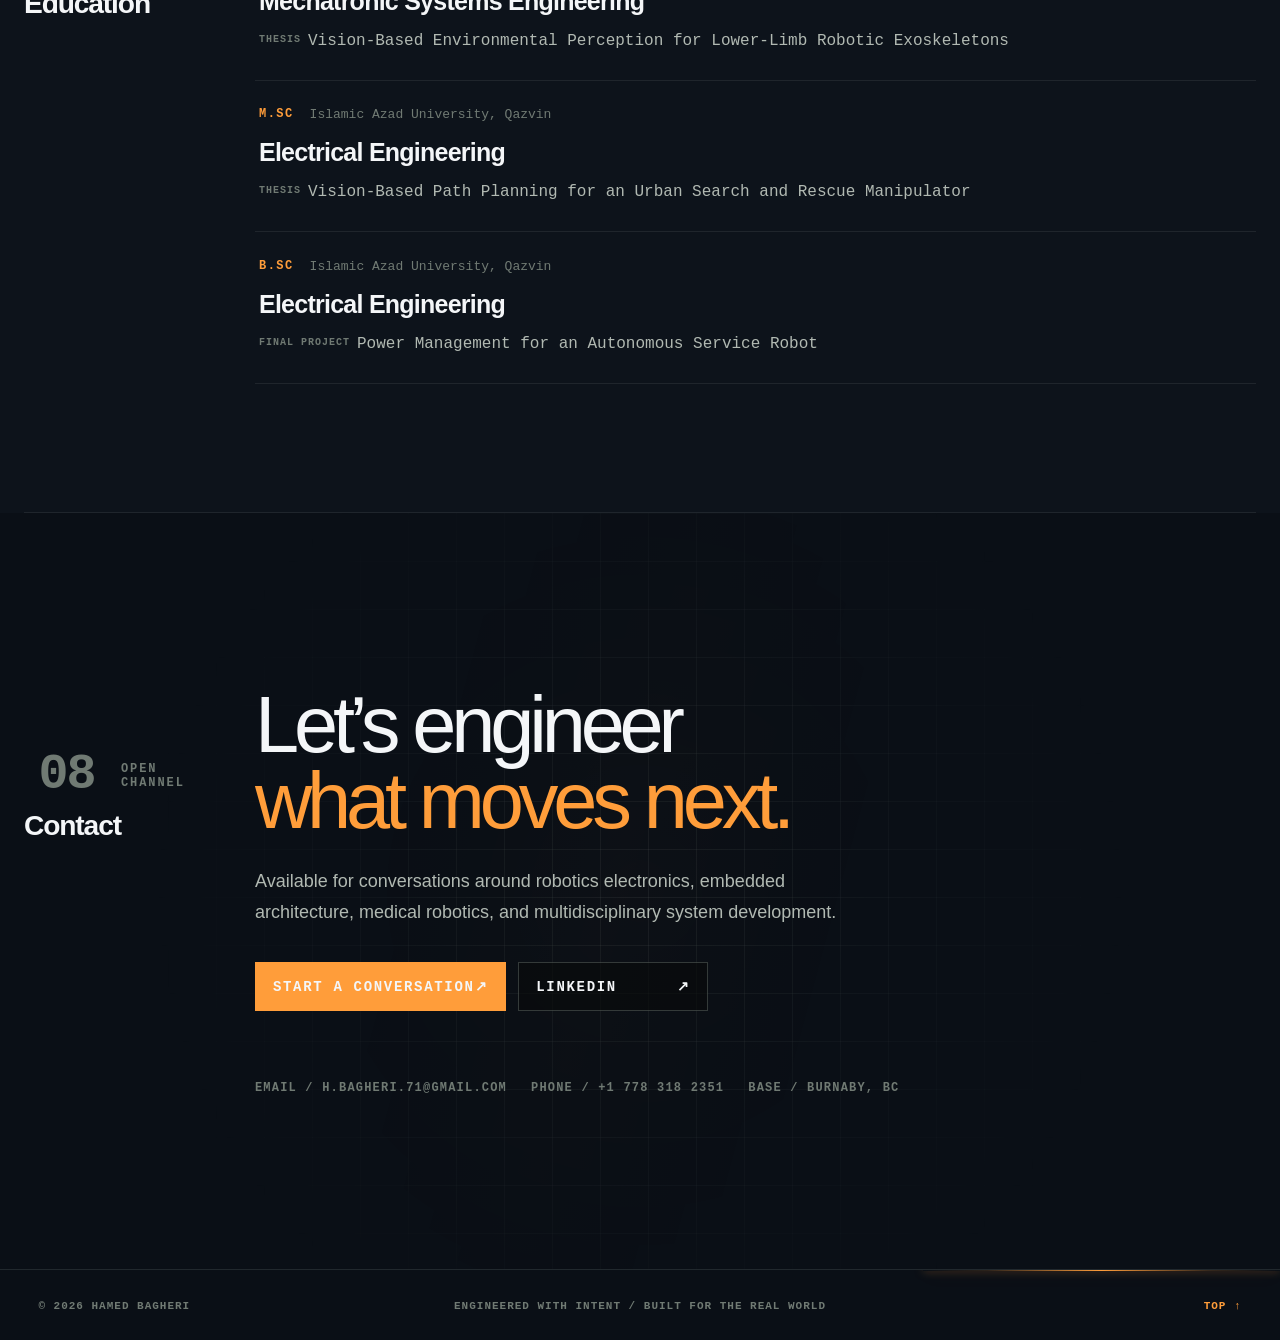
==== commit b46052ae: "Refine portfolio background hierarchy" ====
--- a/index-Vertical.html
+++ b/index-Vertical.html
@@ -21,6 +21,8 @@
    :root {
     --portfolio-bg: #0a0f16;
     --portfolio-bg-alt: #0d131b;
+    --portfolio-panel: #101720;
+    --portfolio-line: rgba(177, 185, 178, 0.14);
     --portfolio-accent: #f0a557;
     --portfolio-accent-deep: #d98a3d;
     --portfolio-text: #f4f6f8;
@@ -104,17 +106,23 @@
     max-width: 720px;
    }
 
-   .skill-card {
+   main .skills-grid {
+    border-top-color: var(--portfolio-line) !important;
+    border-left-color: var(--portfolio-line) !important;
+   }
+
+   main .skills-grid .skill-card {
     padding: 22px 24px !important;
-    background: var(--portfolio-bg) !important;
-    border-color: rgba(255, 255, 255, 0.085) !important;
+    background: var(--portfolio-panel) !important;
+    border-right-color: var(--portfolio-line) !important;
+    border-bottom-color: var(--portfolio-line) !important;
     transition: transform 180ms ease, border-color 180ms ease, background 180ms ease !important;
    }
 
-   .skill-card:hover {
+   main .skills-grid .skill-card:hover {
     transform: translateY(-3px);
     border-color: rgba(217, 138, 61, 0.42) !important;
-    background: #0c121a !important;
+    background: var(--portfolio-panel) !important;
    }
 
    .skill-card li {
@@ -124,7 +132,12 @@
    .project-card,
    .dossier,
    .contact-panel {
-    border-color: rgba(255, 255, 255, 0.085) !important;
+    border-color: var(--portfolio-line) !important;
+   }
+
+   .dossier,
+   .contact-panel {
+    background: var(--portfolio-panel) !important;
    }
 
    ::selection {
@@ -140,7 +153,7 @@
      clip-path: none;
     }
 
-    .skill-card {
+    main .skills-grid .skill-card {
      padding: 19px 18px !important;
     }
    }
@@ -880,7 +893,7 @@
   flex-direction: column !important;
   justify-content: center !important;
   align-items: center !important;
-  background: #0d131b !important;
+  background: var(--portfolio-panel) !important;
   border: 0 !important;
   box-shadow: none !important;
   transform: none !important;
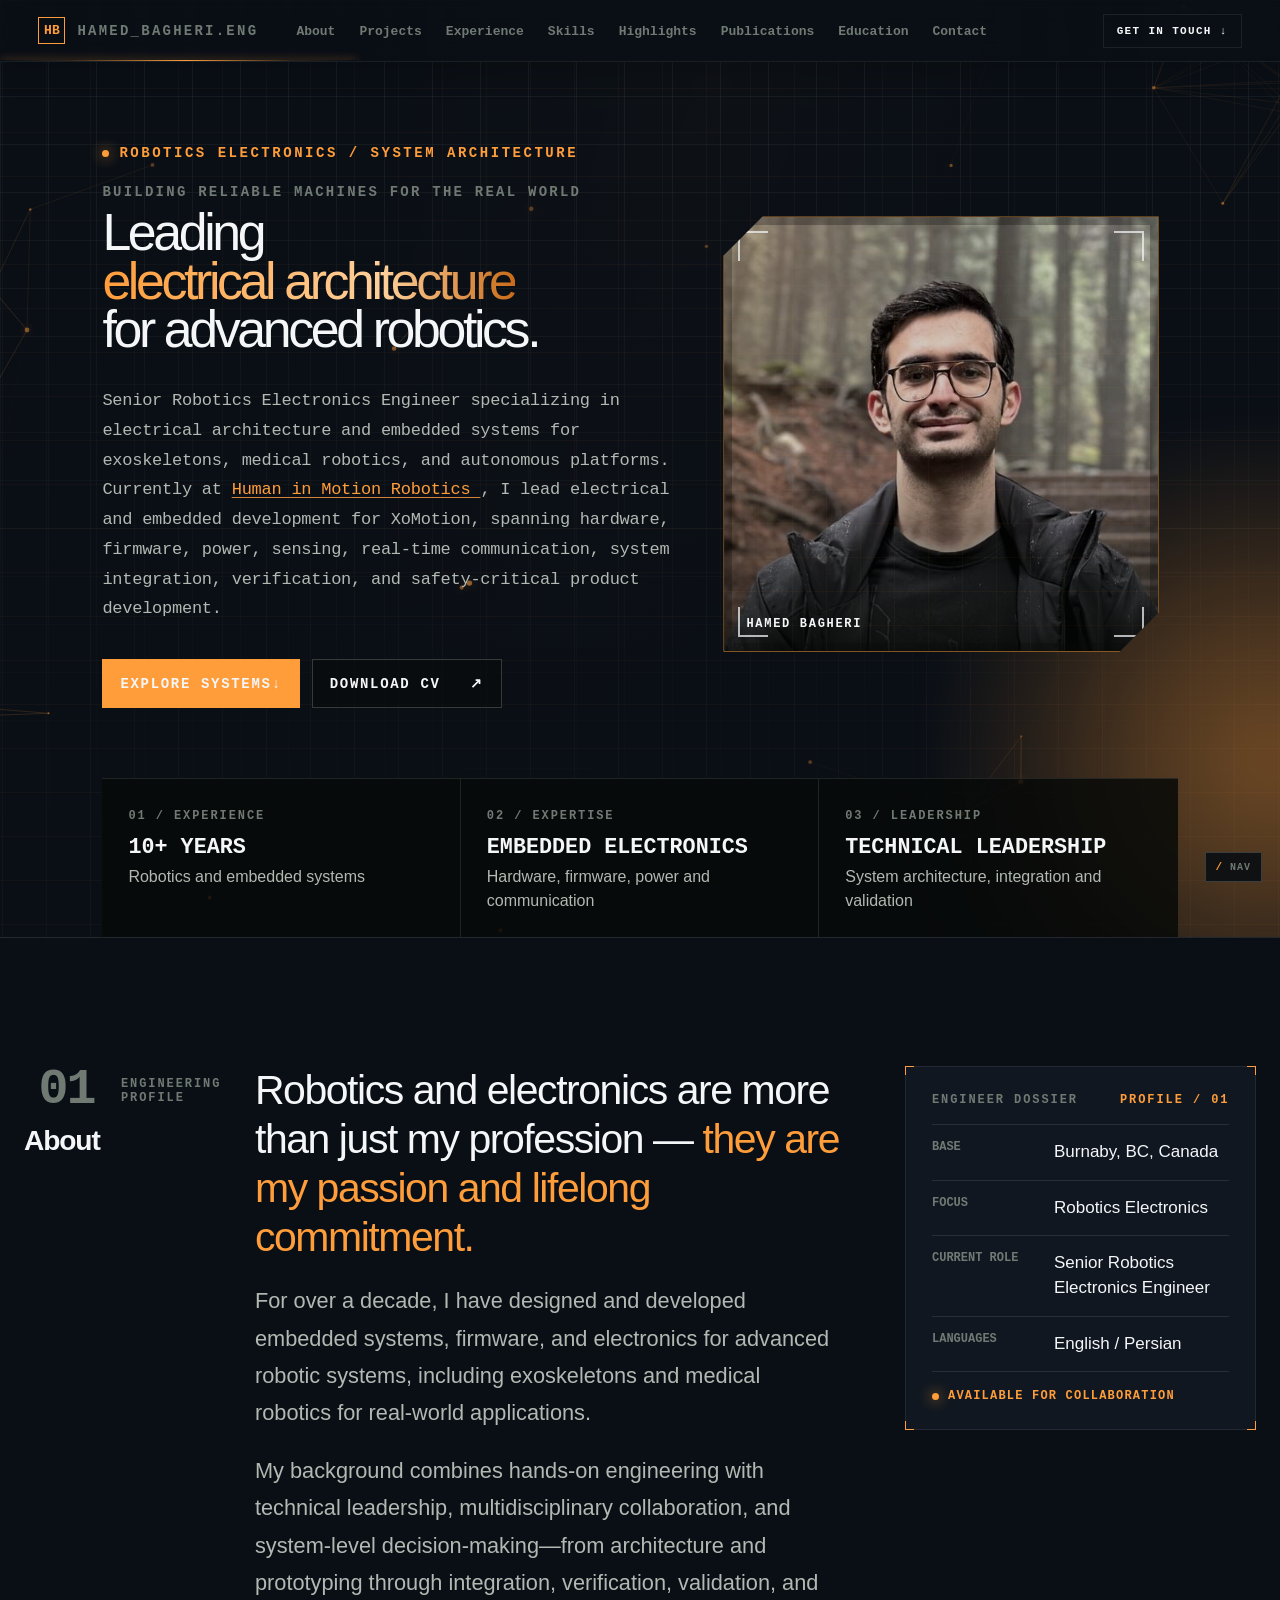
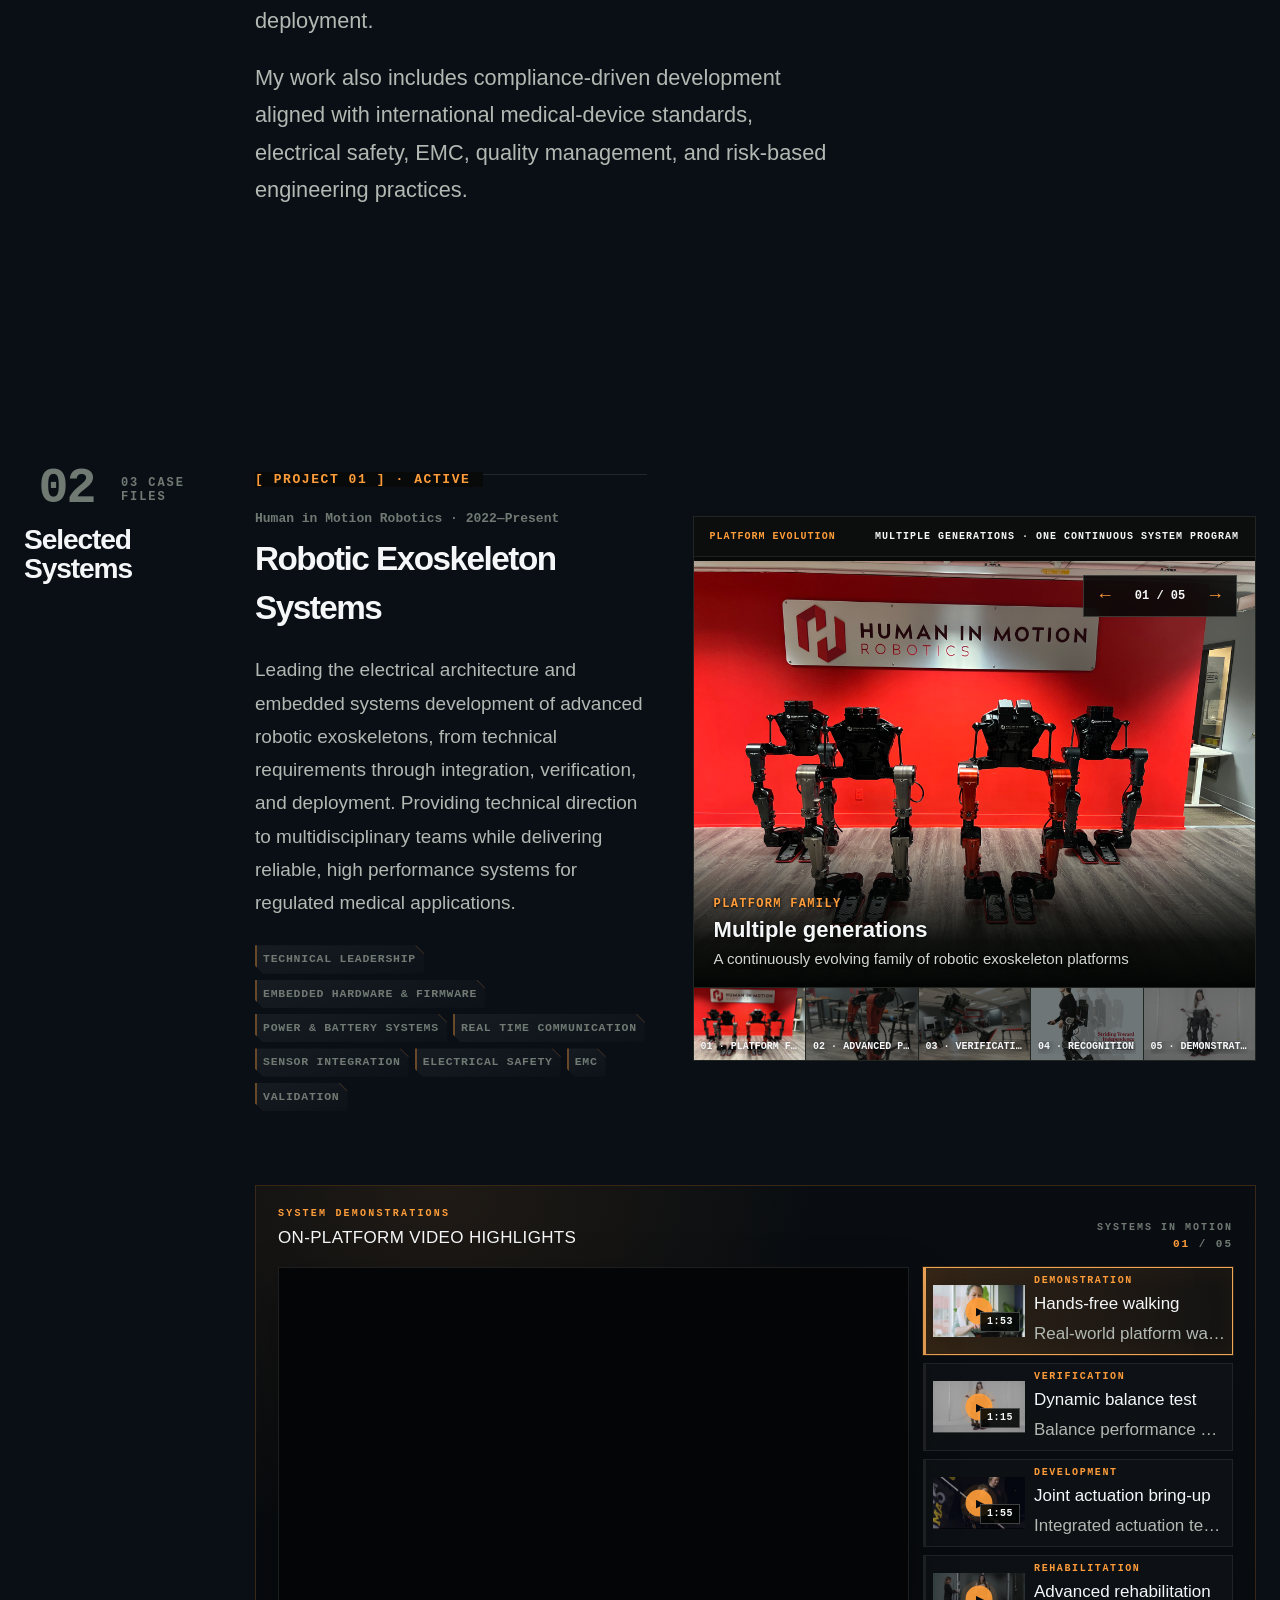
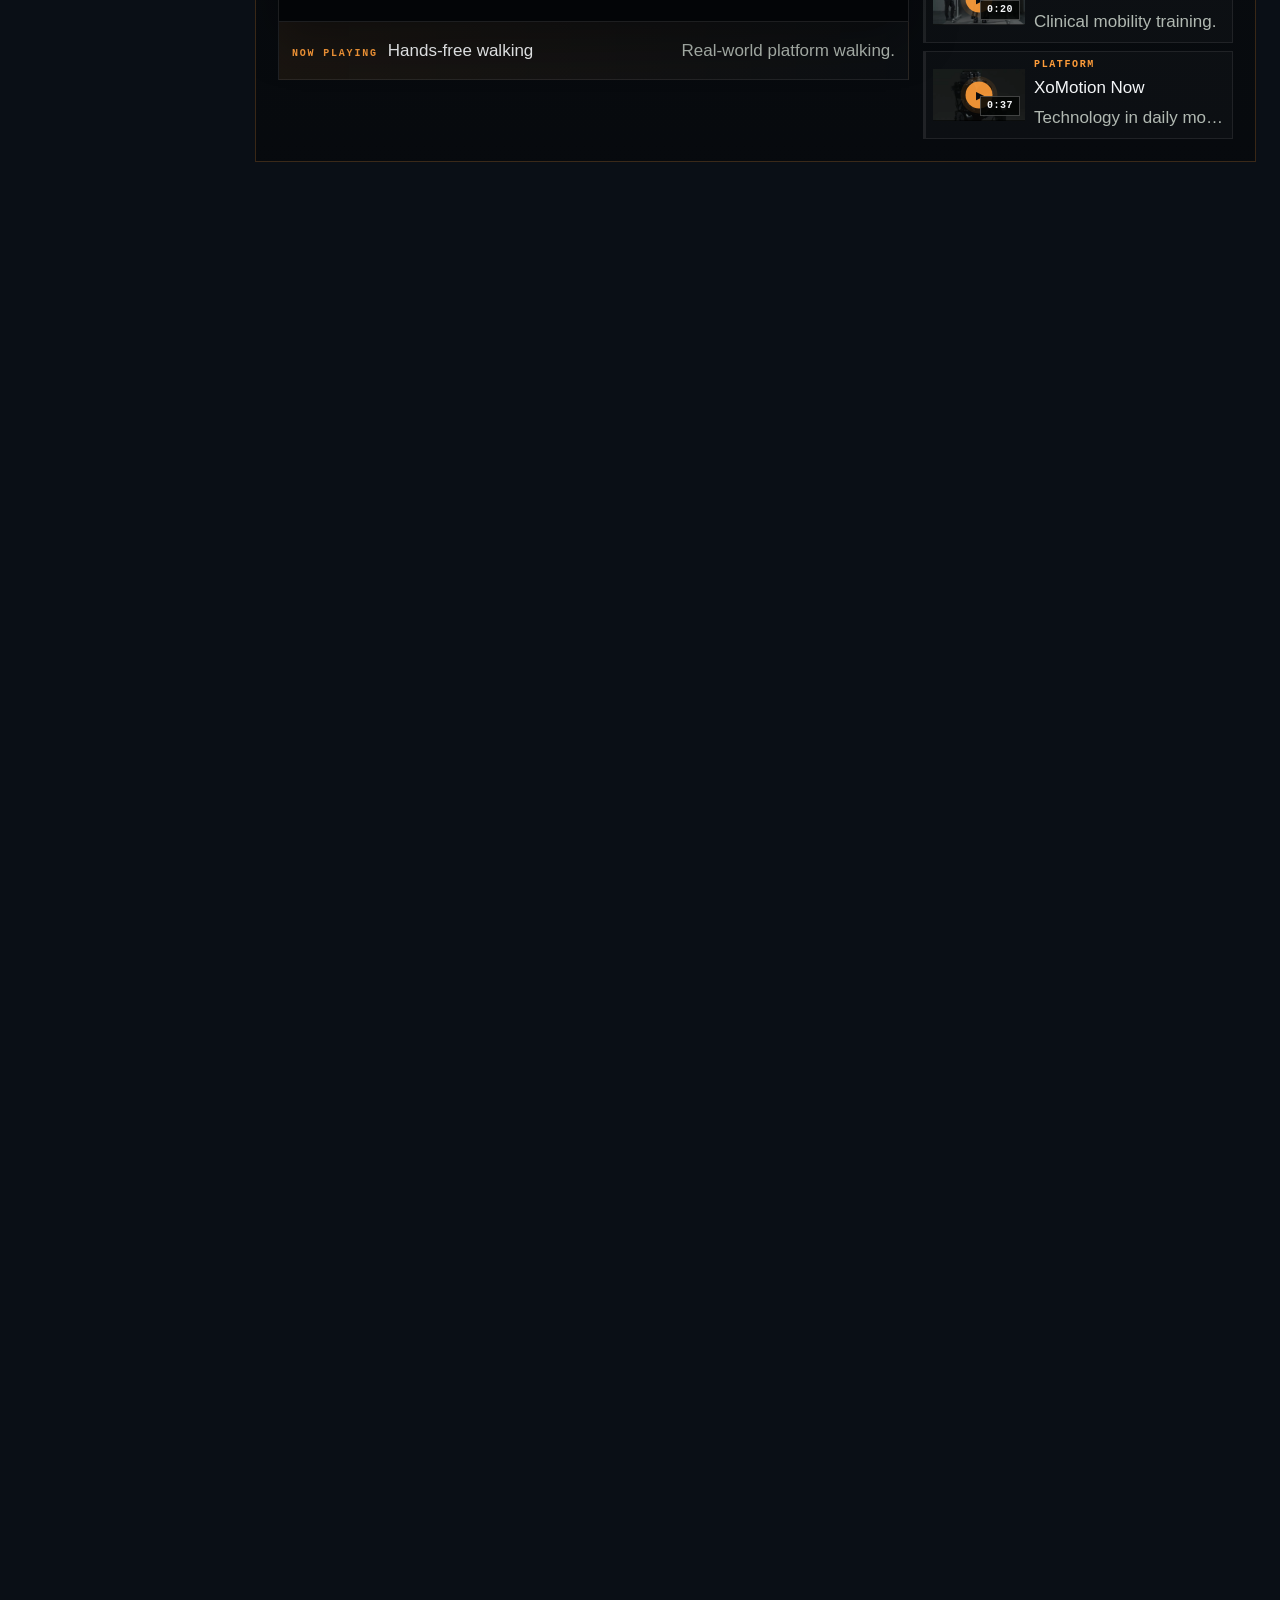
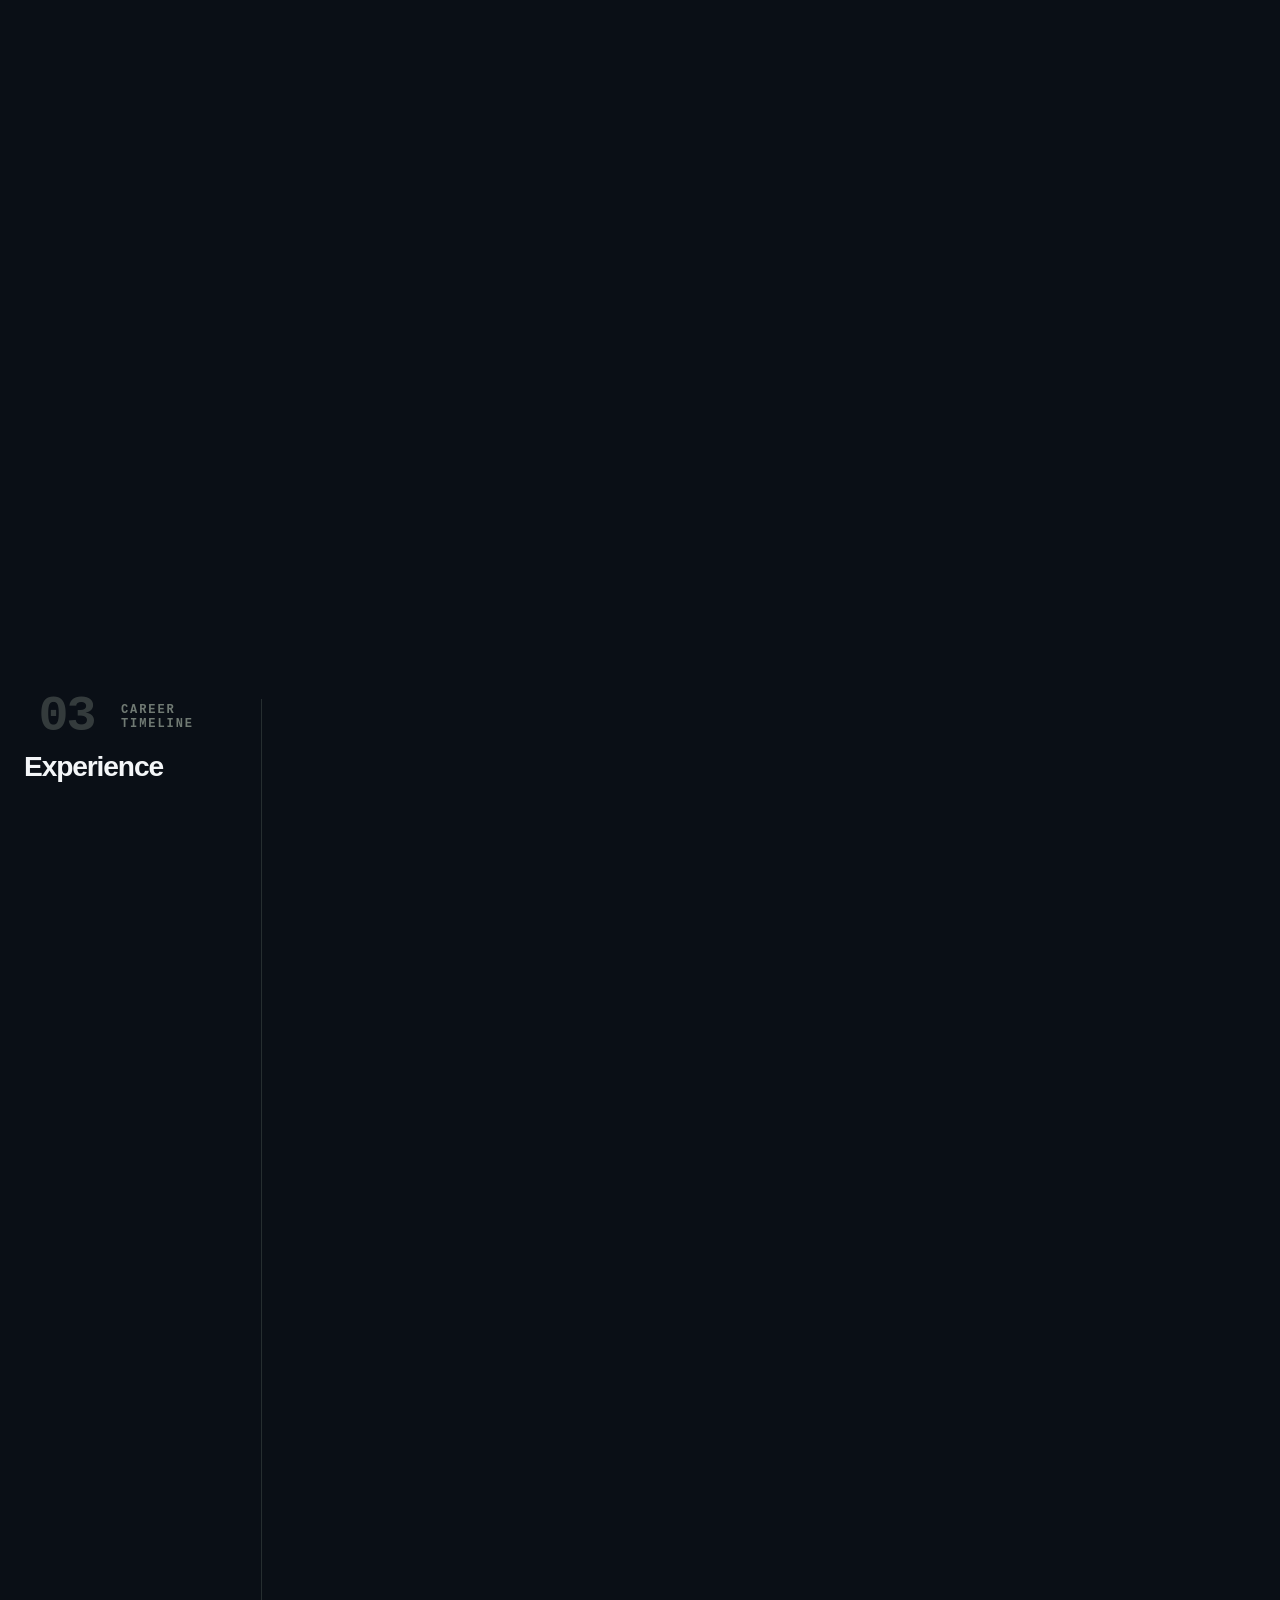
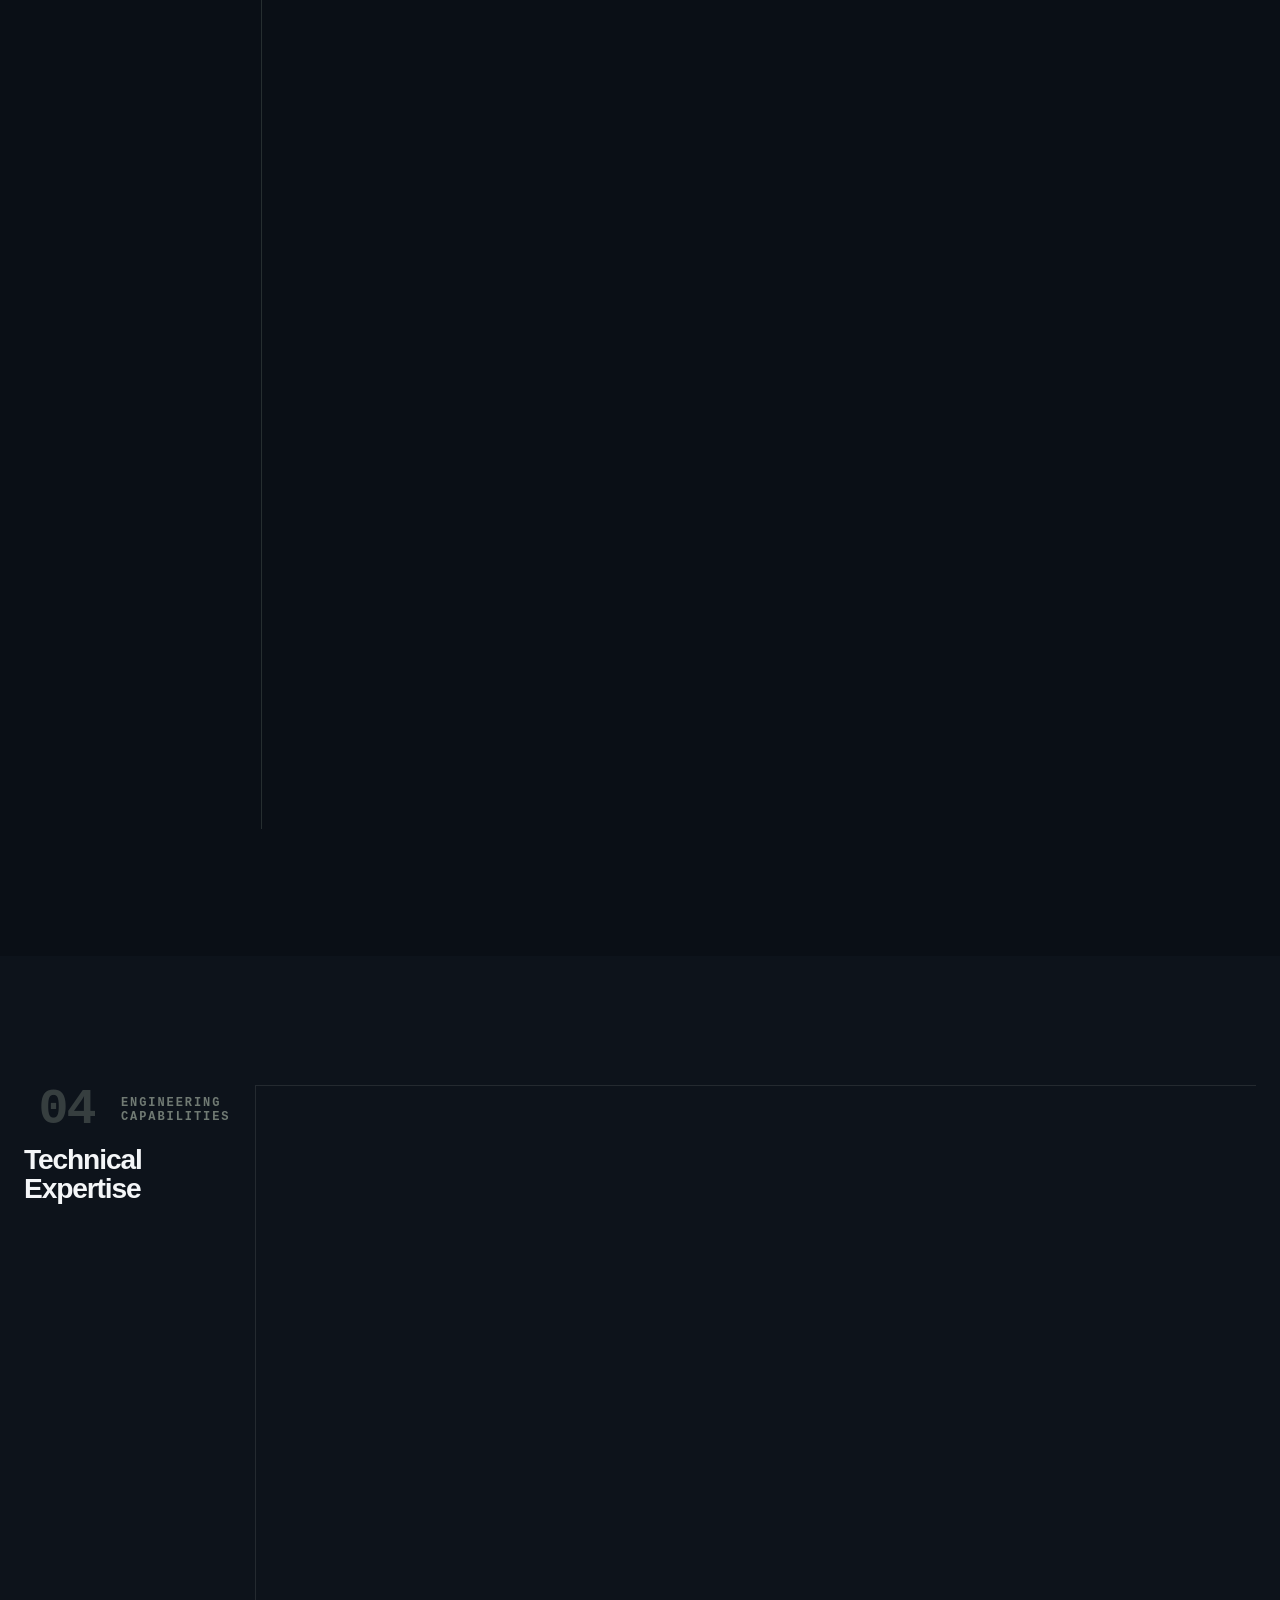
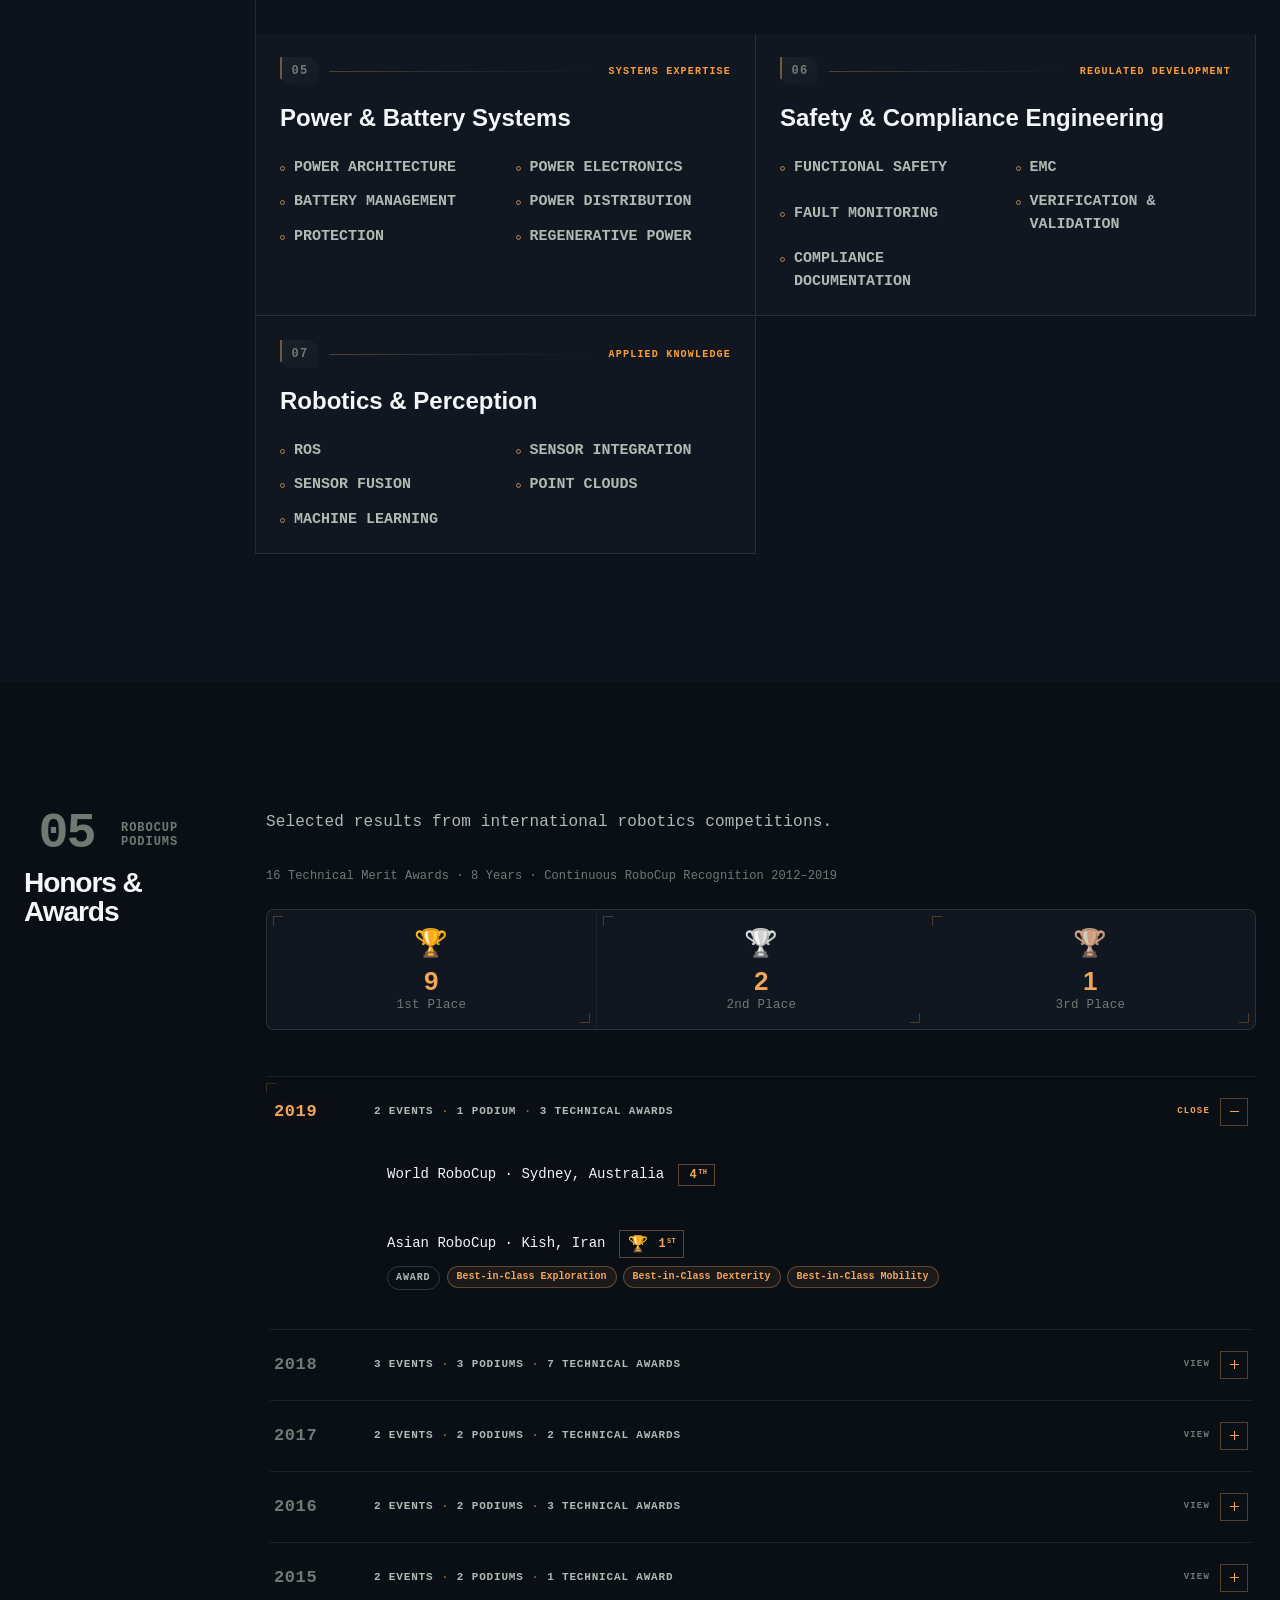
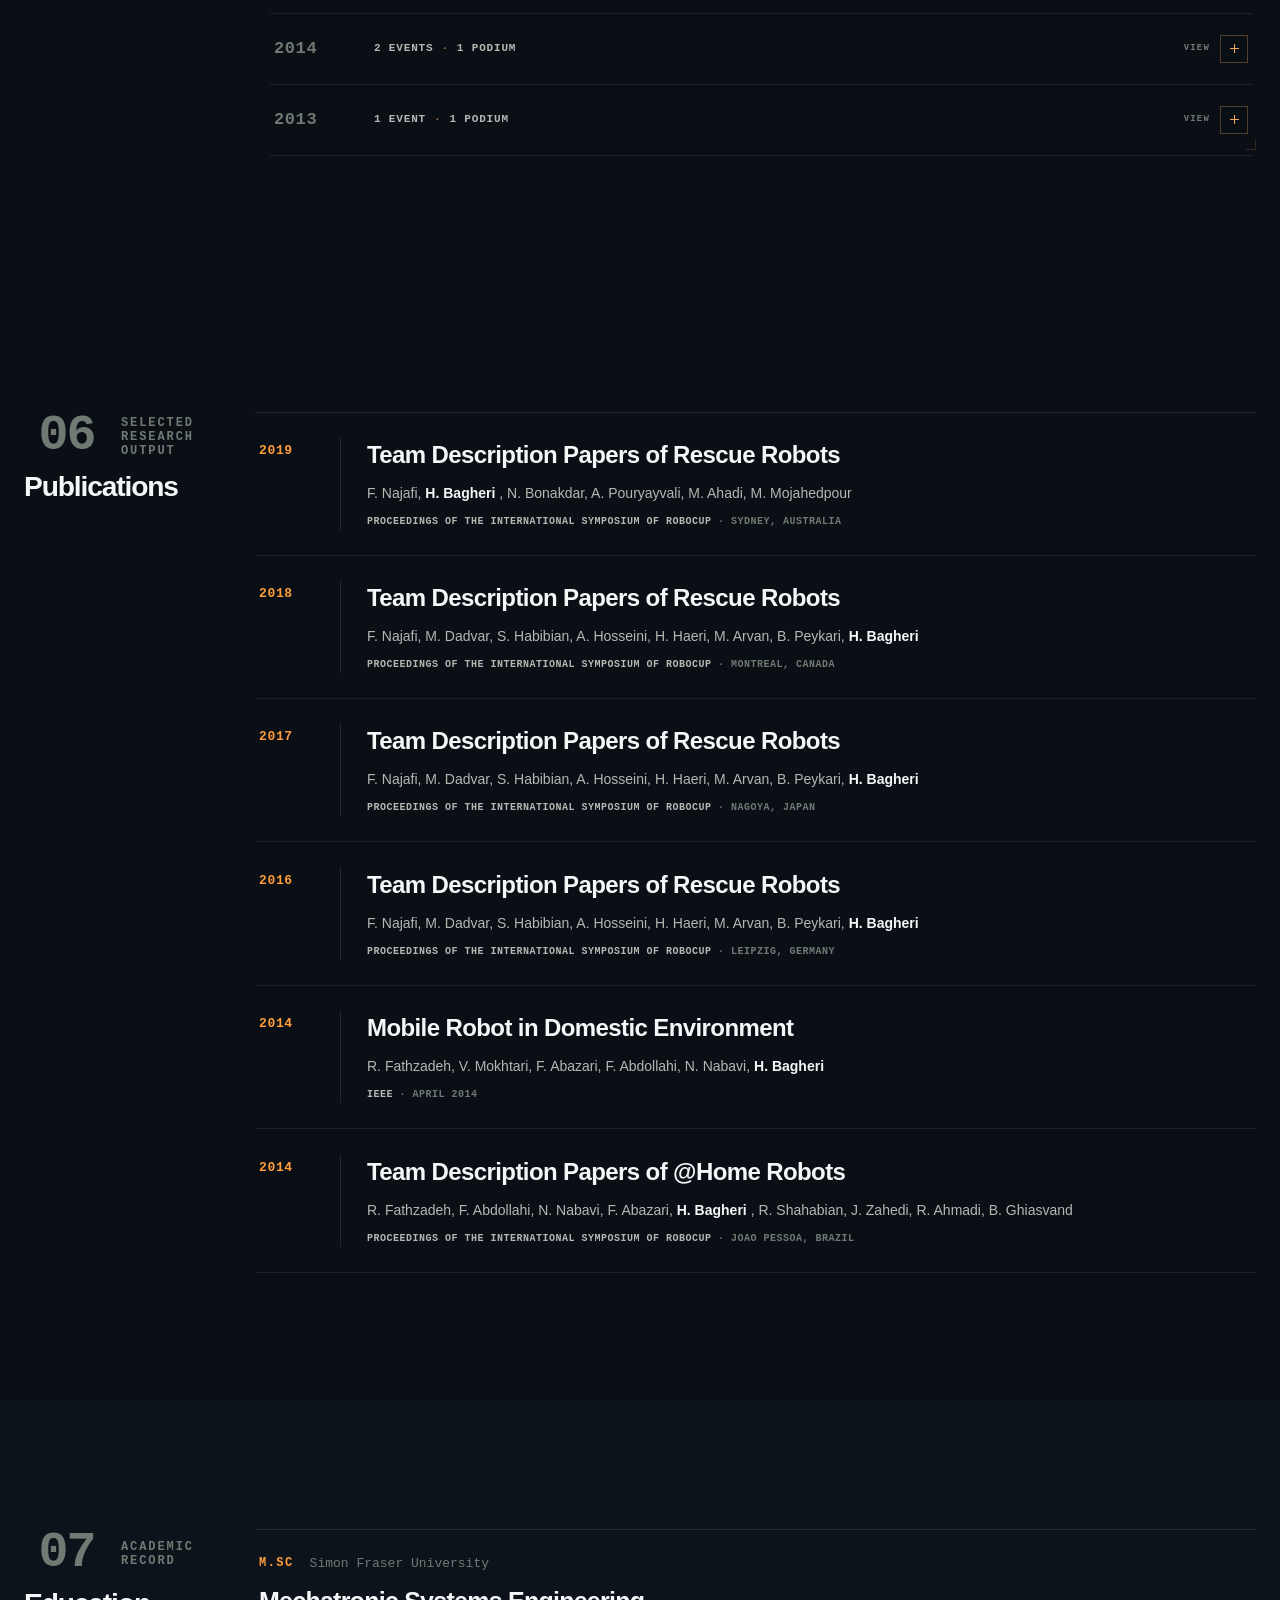
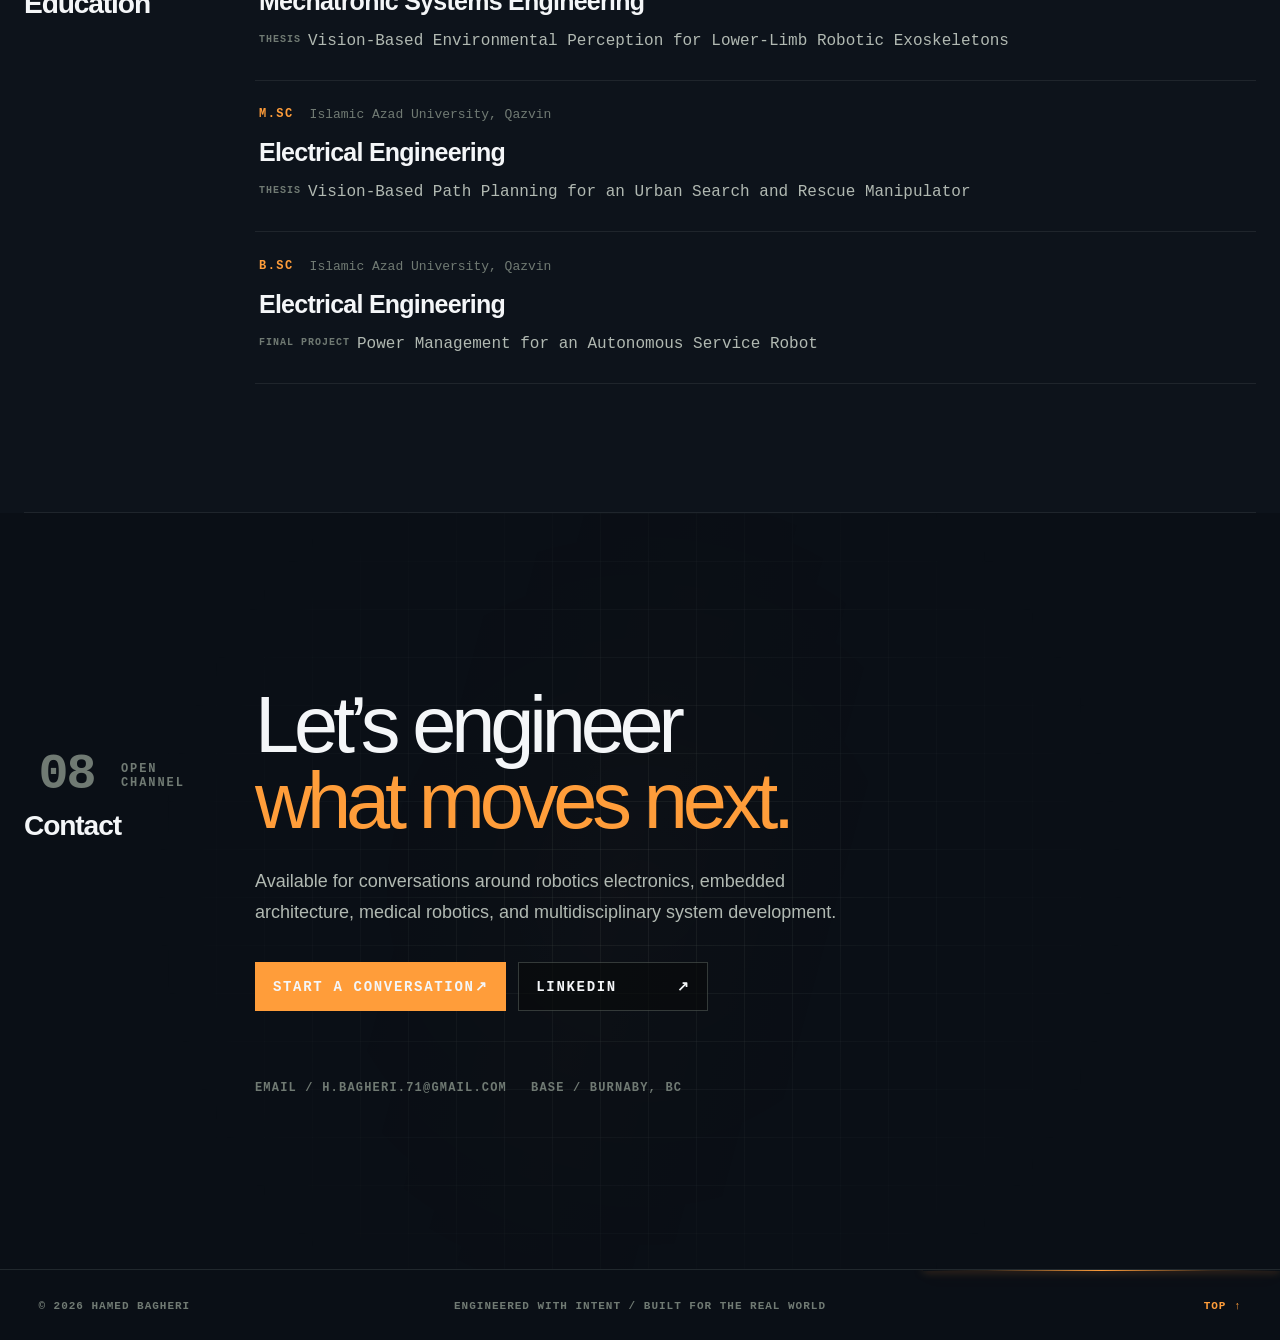
==== commit 66ad4341: "Publish public resume and remove phone number" ====
--- a/index-Vertical.html
+++ b/index-Vertical.html
@@ -1371,7 +1371,7 @@
         ↓
        </span>
 </button>
-<a class="secondary-btn" href="https://hamed-bagheri-robotics.hamedb1992.chatgpt.site/hamed-bagheri-resume.pdf" target="_blank">
+<a class="secondary-btn" href="./assets/hamed-bagheri-resume-public.pdf" rel="noopener" target="_blank">
        DOWNLOAD CV
        <span>
         ↗
@@ -3236,11 +3236,6 @@
        H.BAGHERI.71@GMAIL.COM
       </span>
 <span>
-       PHONE /
-       <!-- -->
-       +1 778 318 2351
-      </span>
-<span>
        BASE /
        <!-- -->
        BURNABY, BC
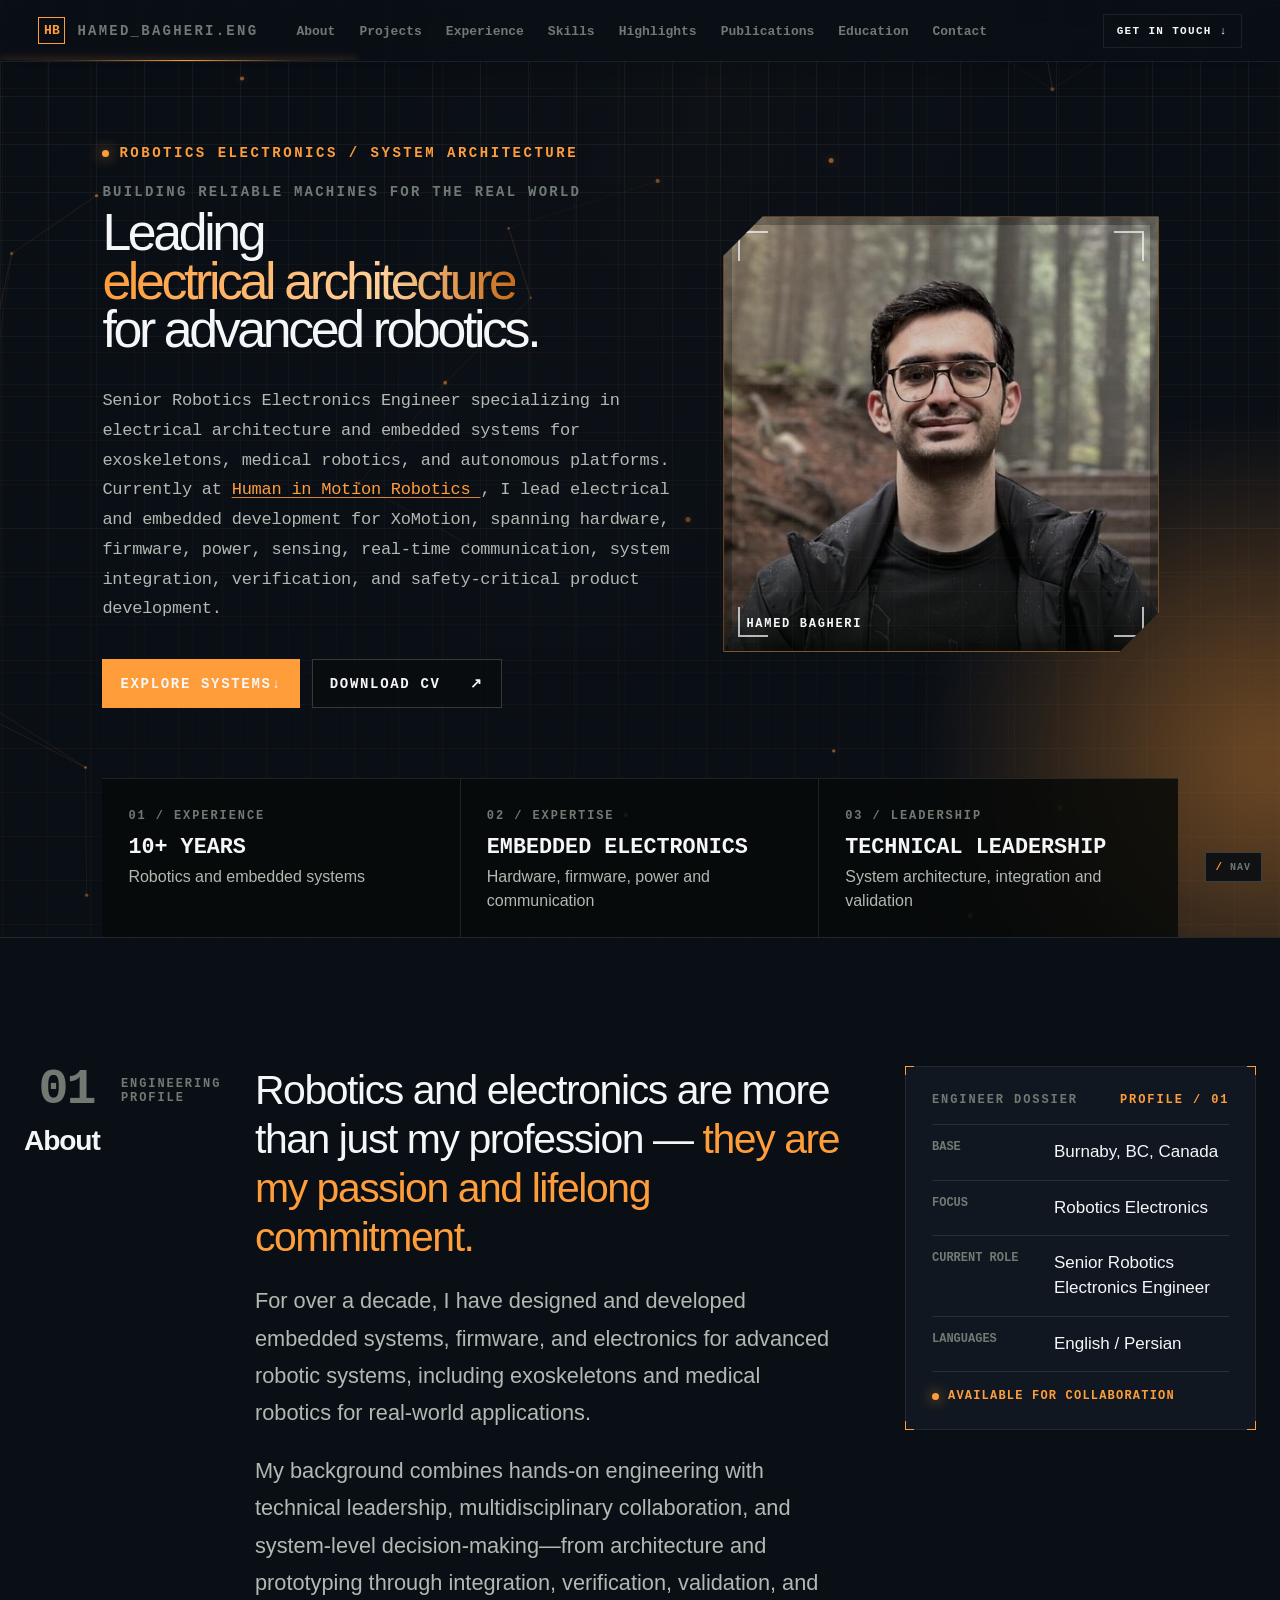
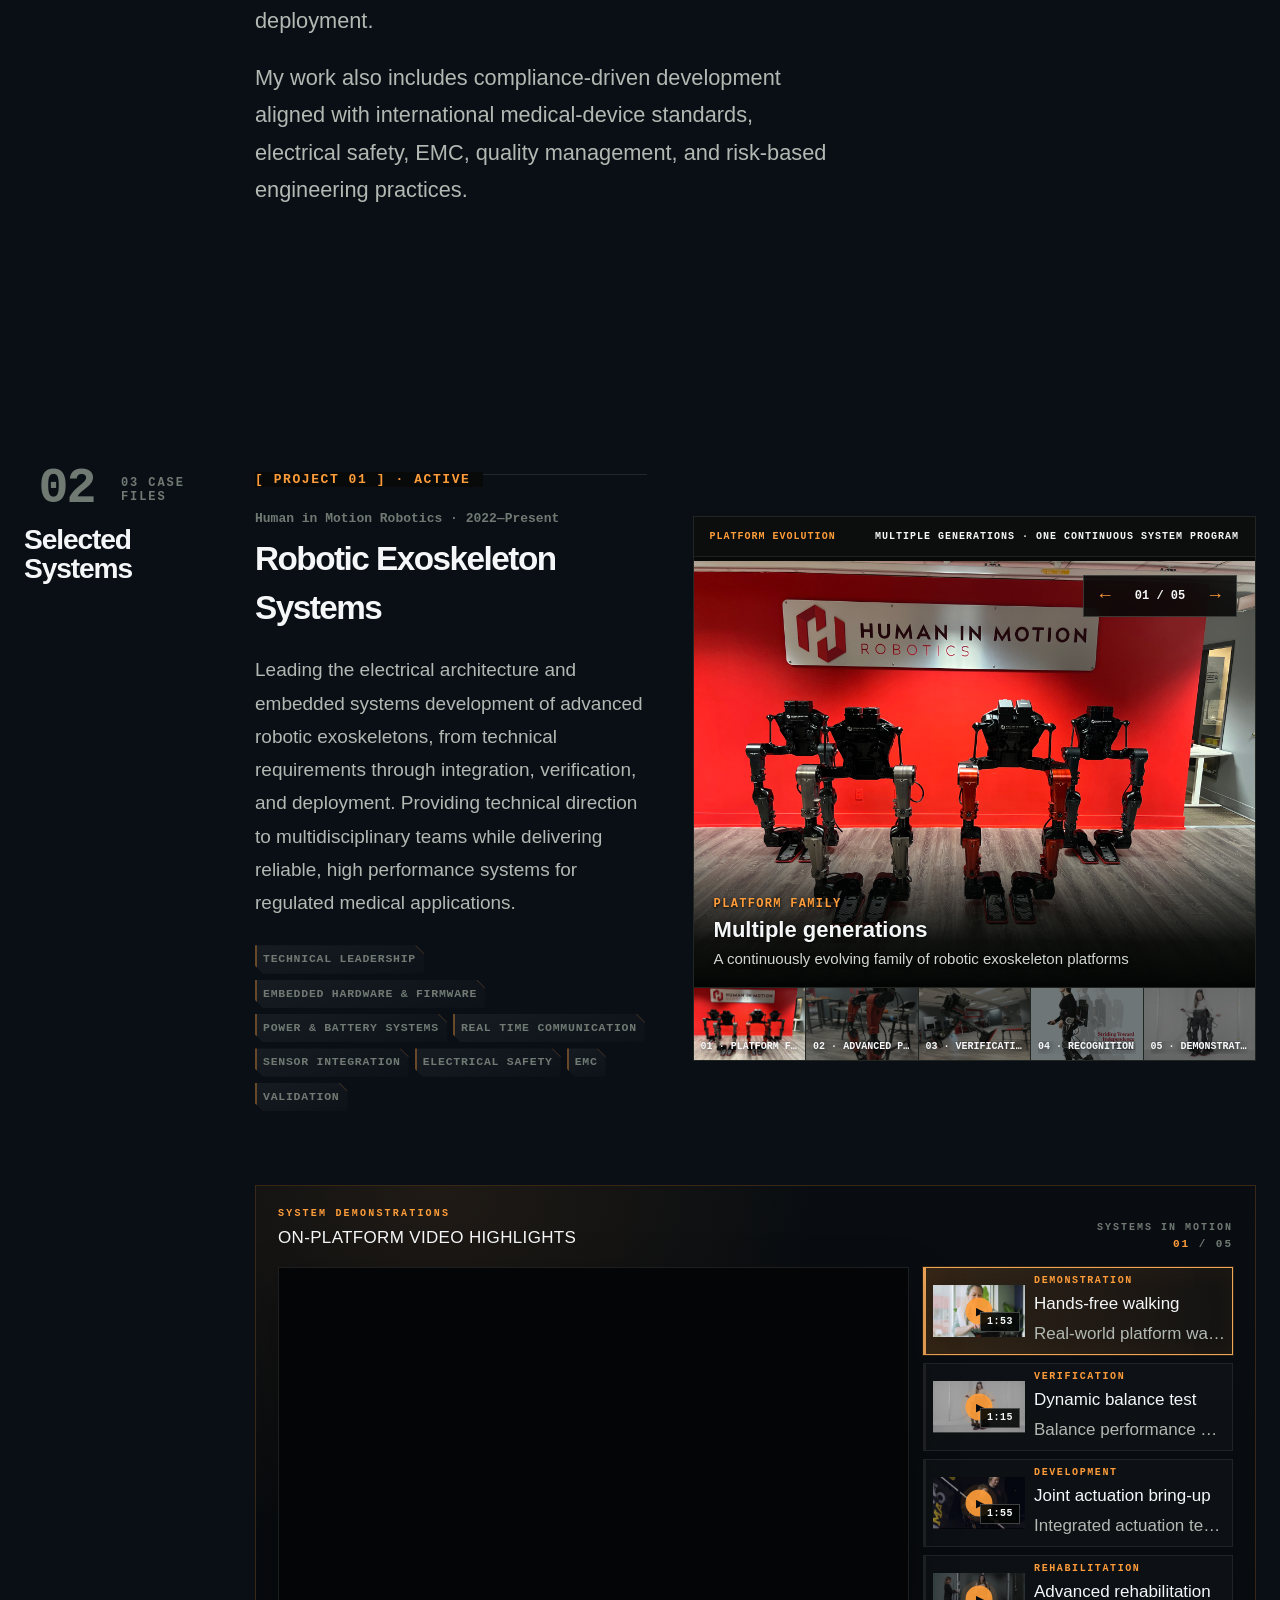
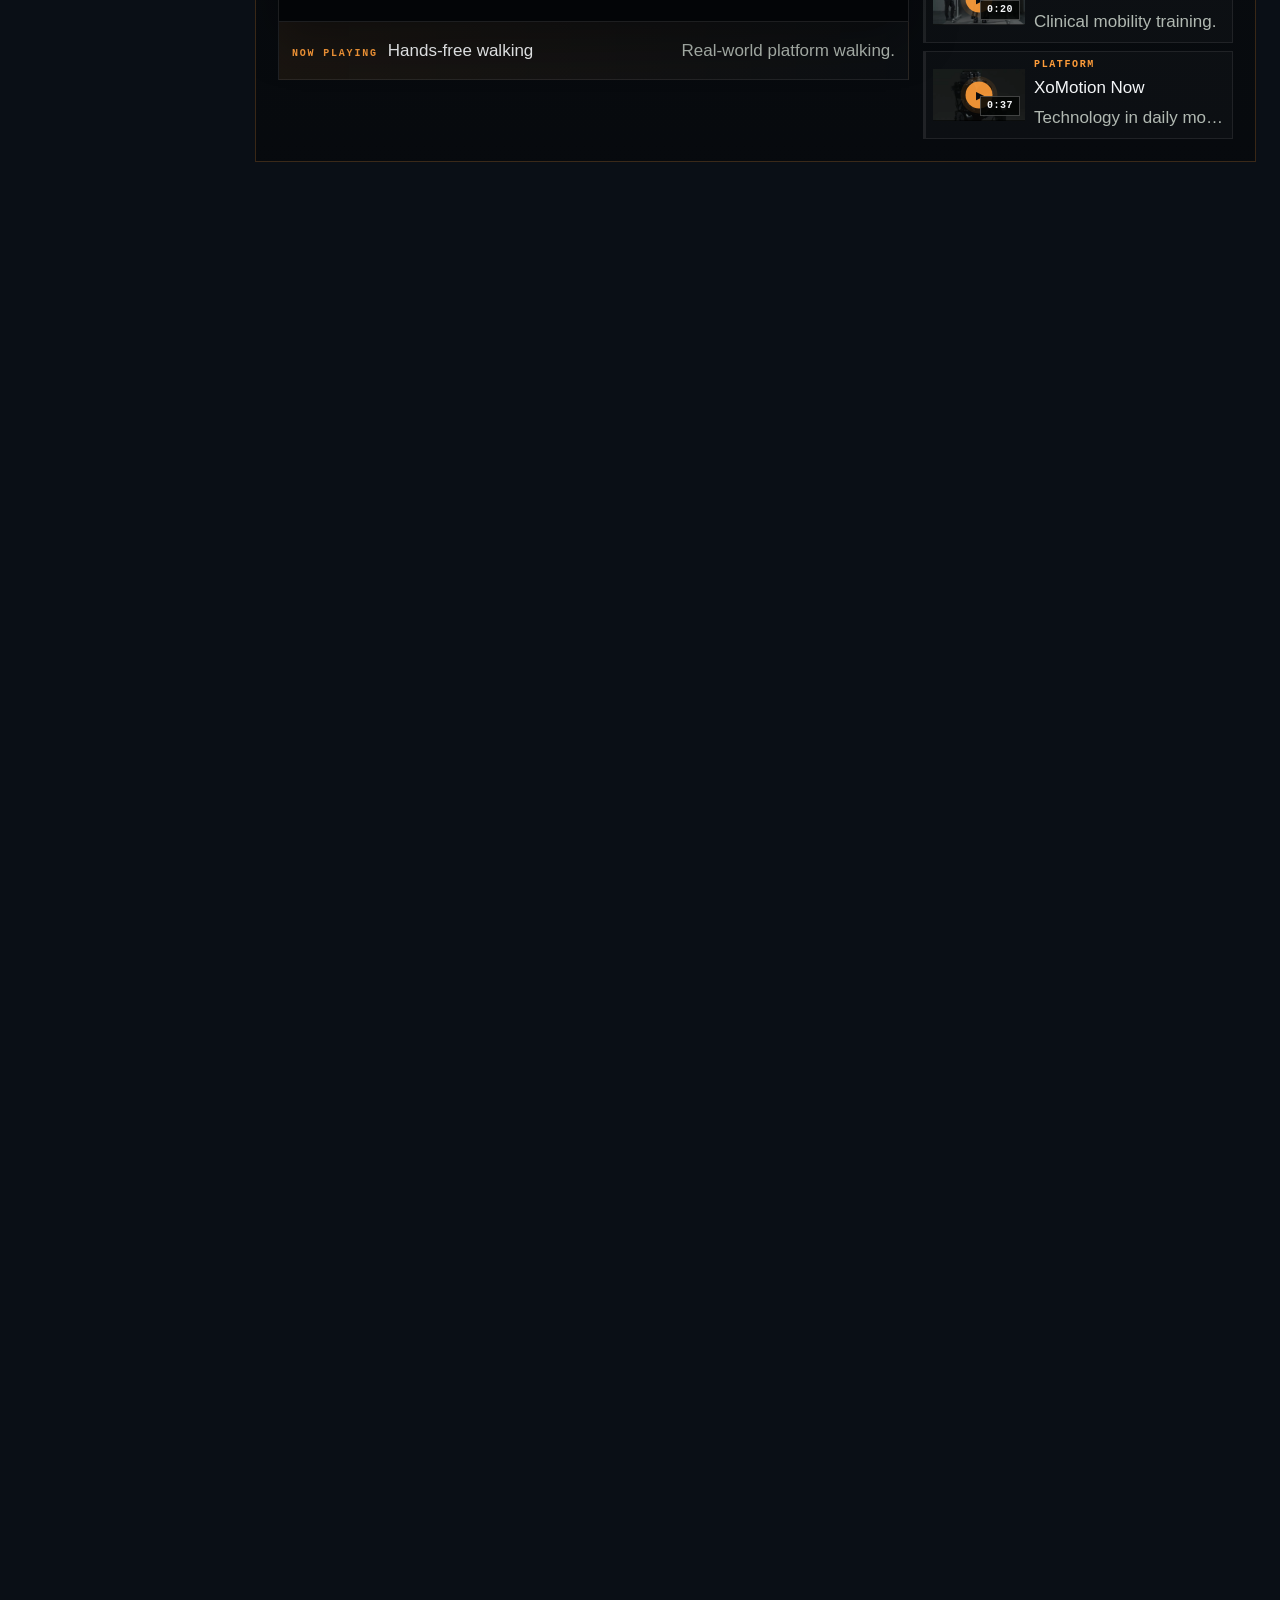
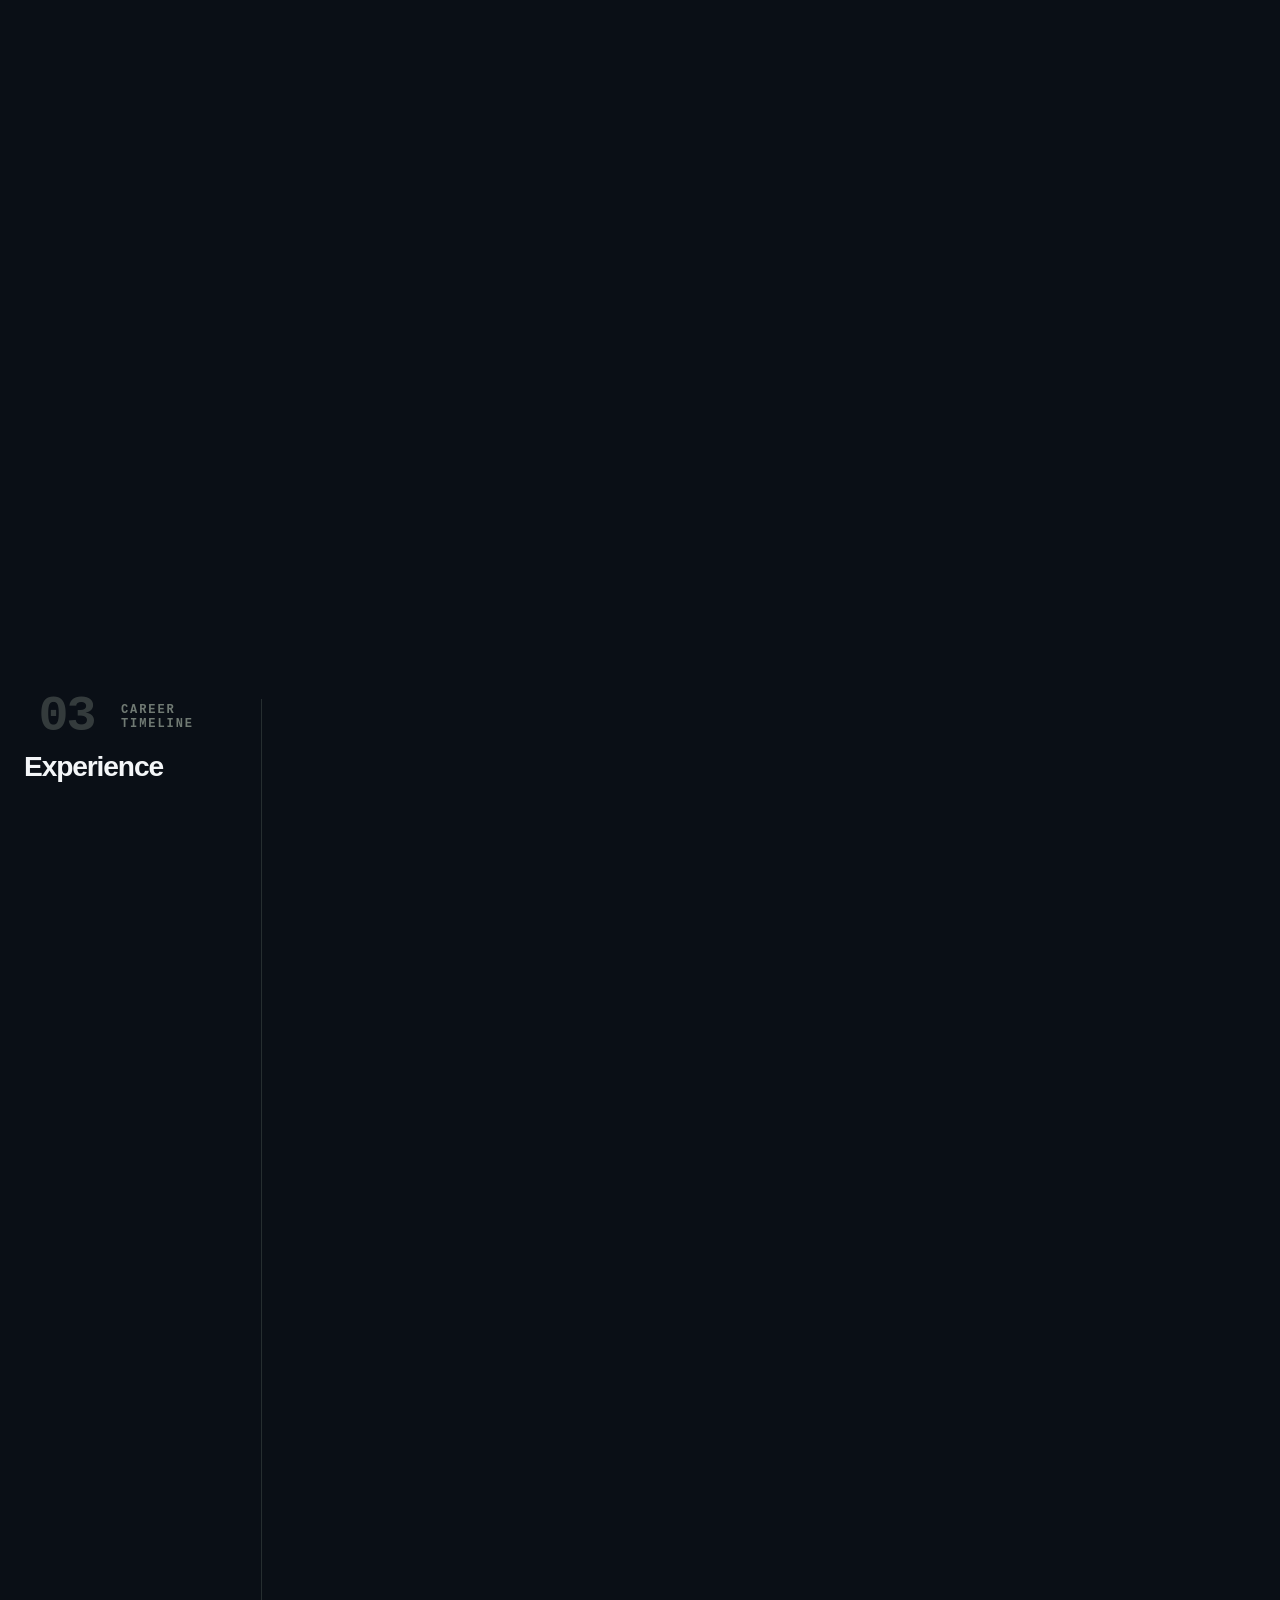
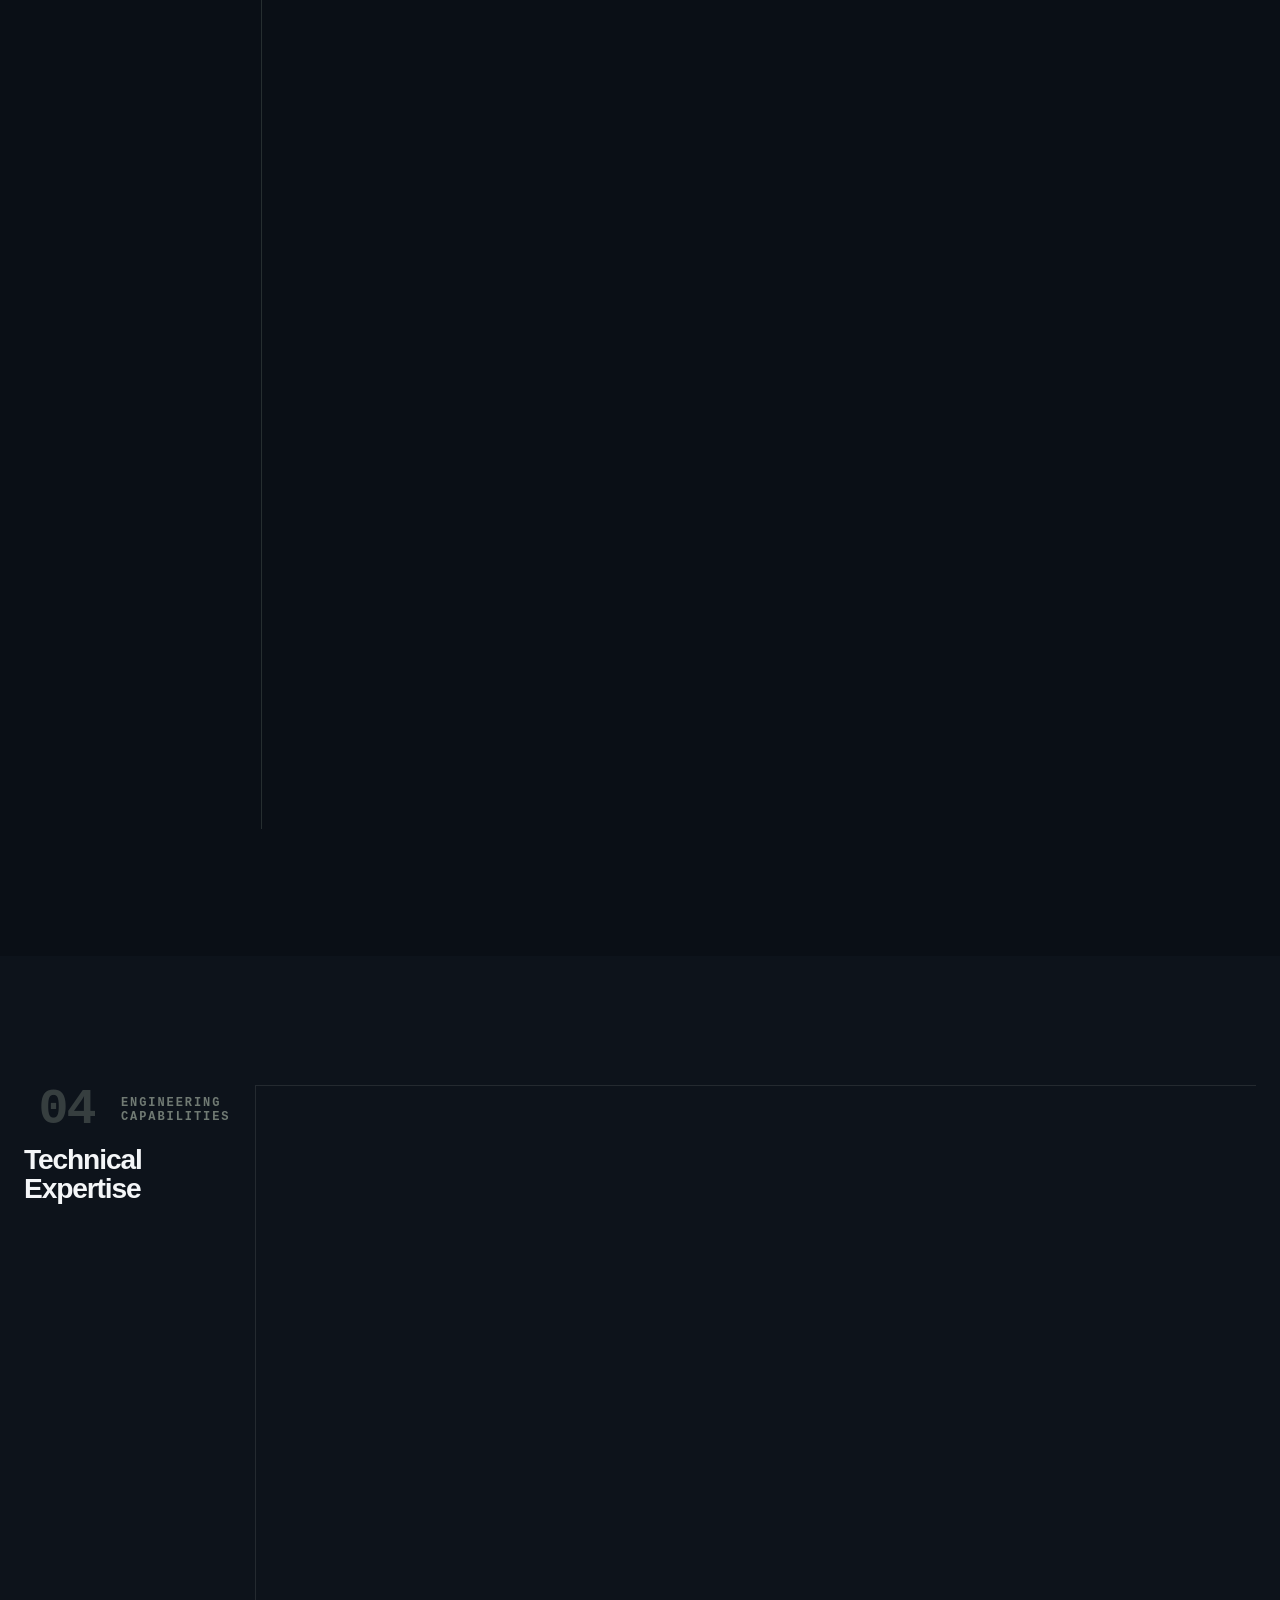
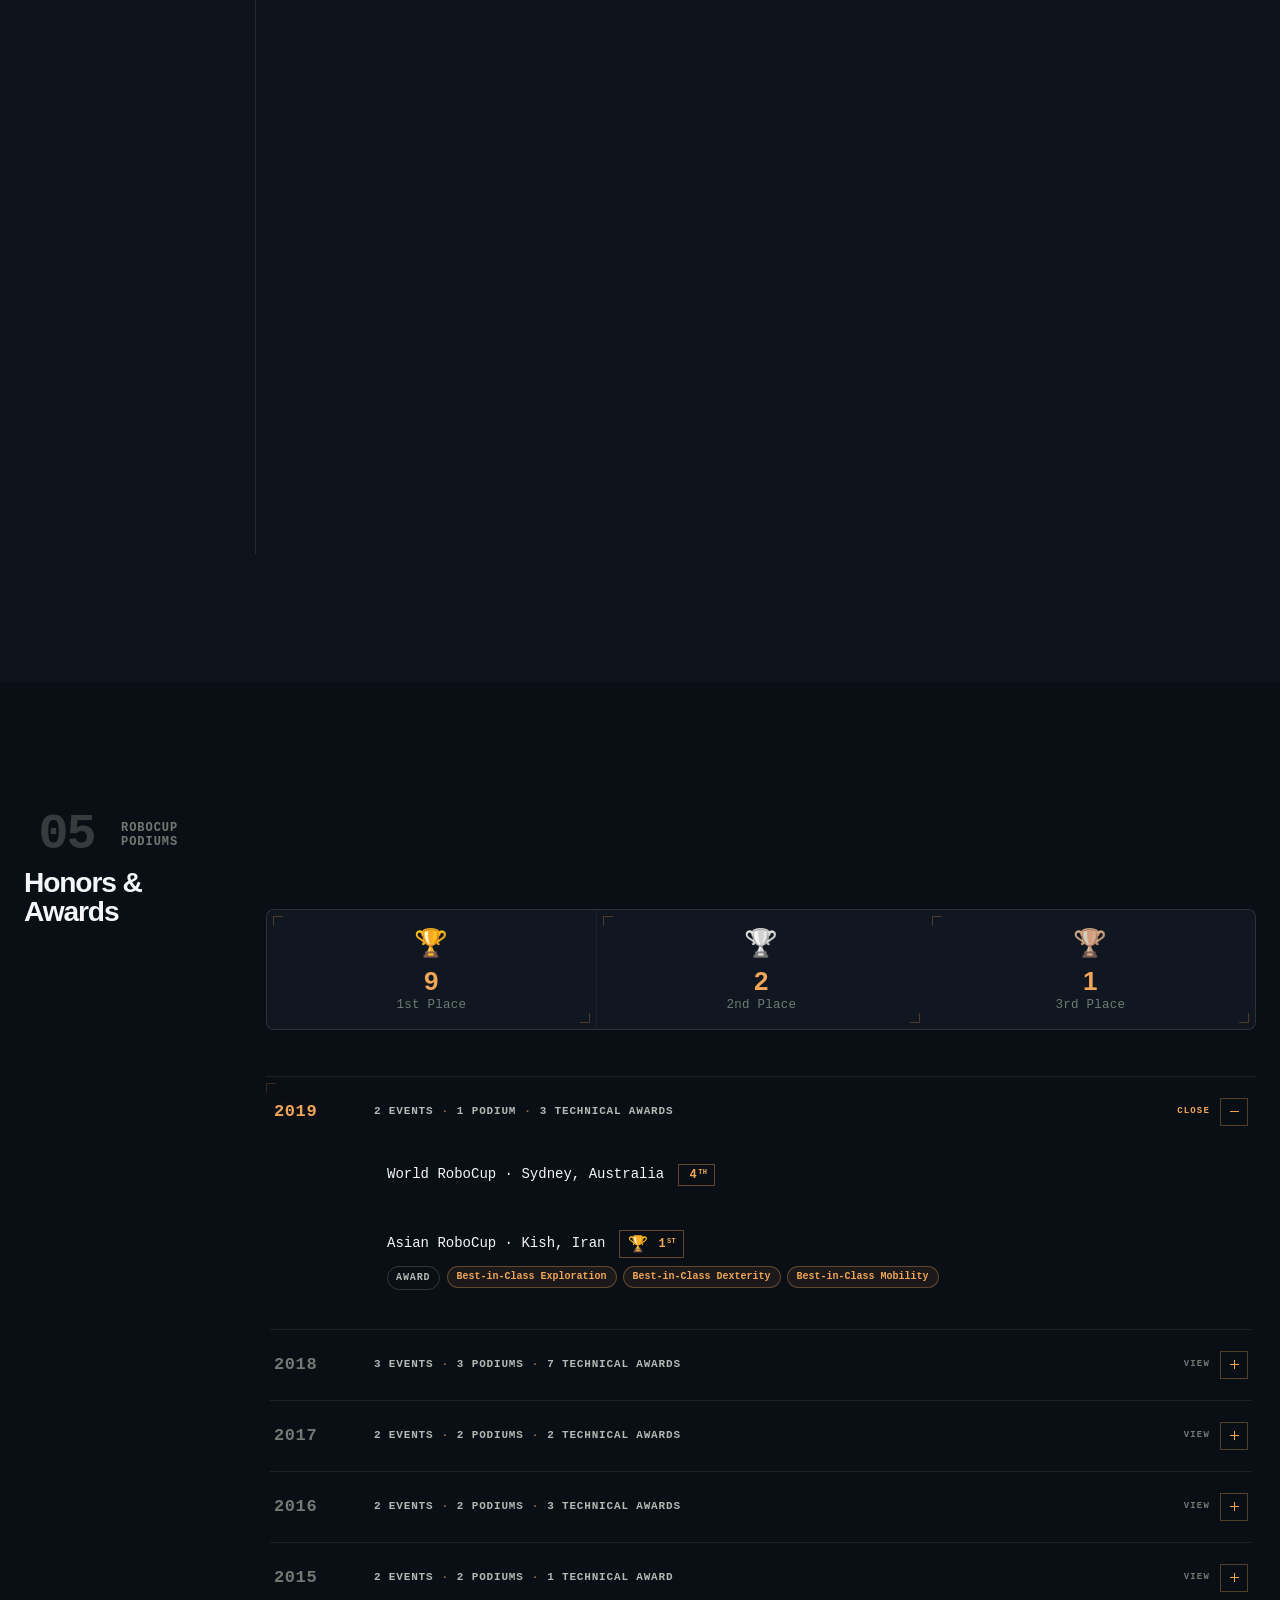
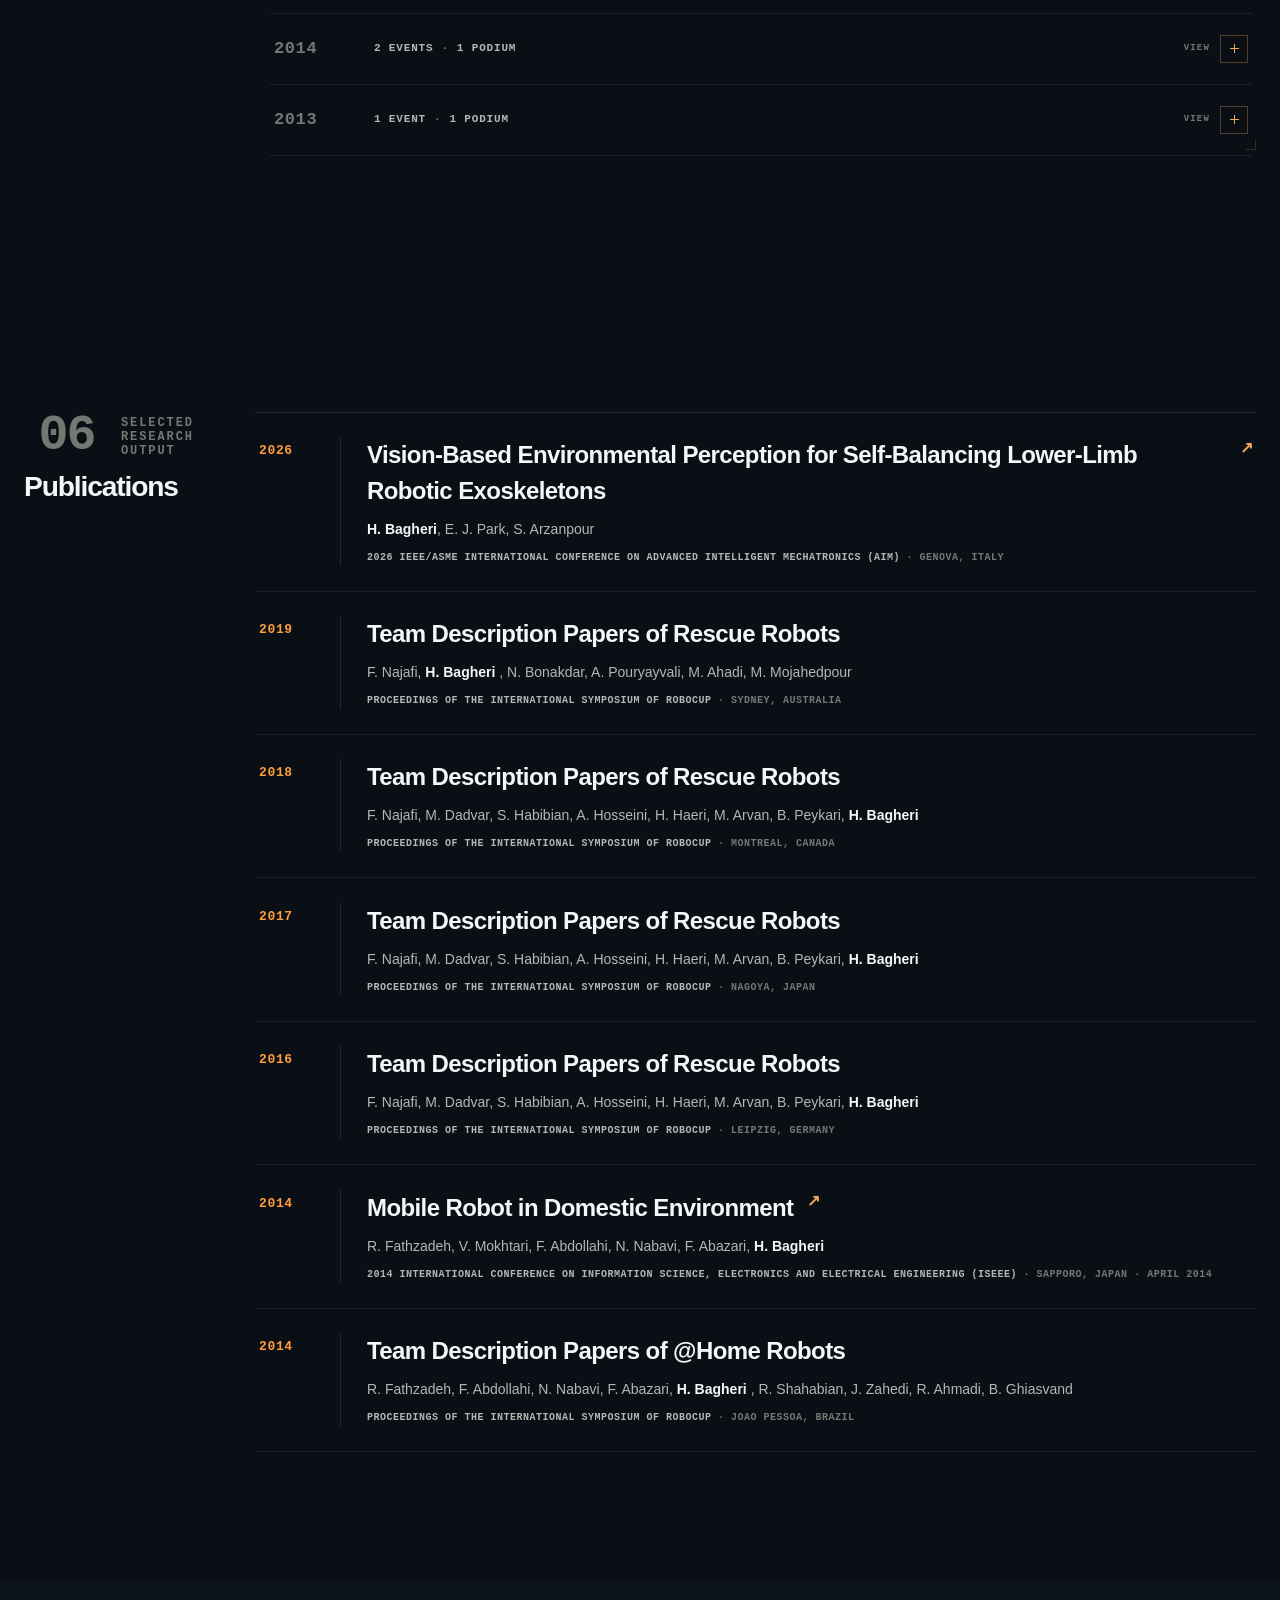
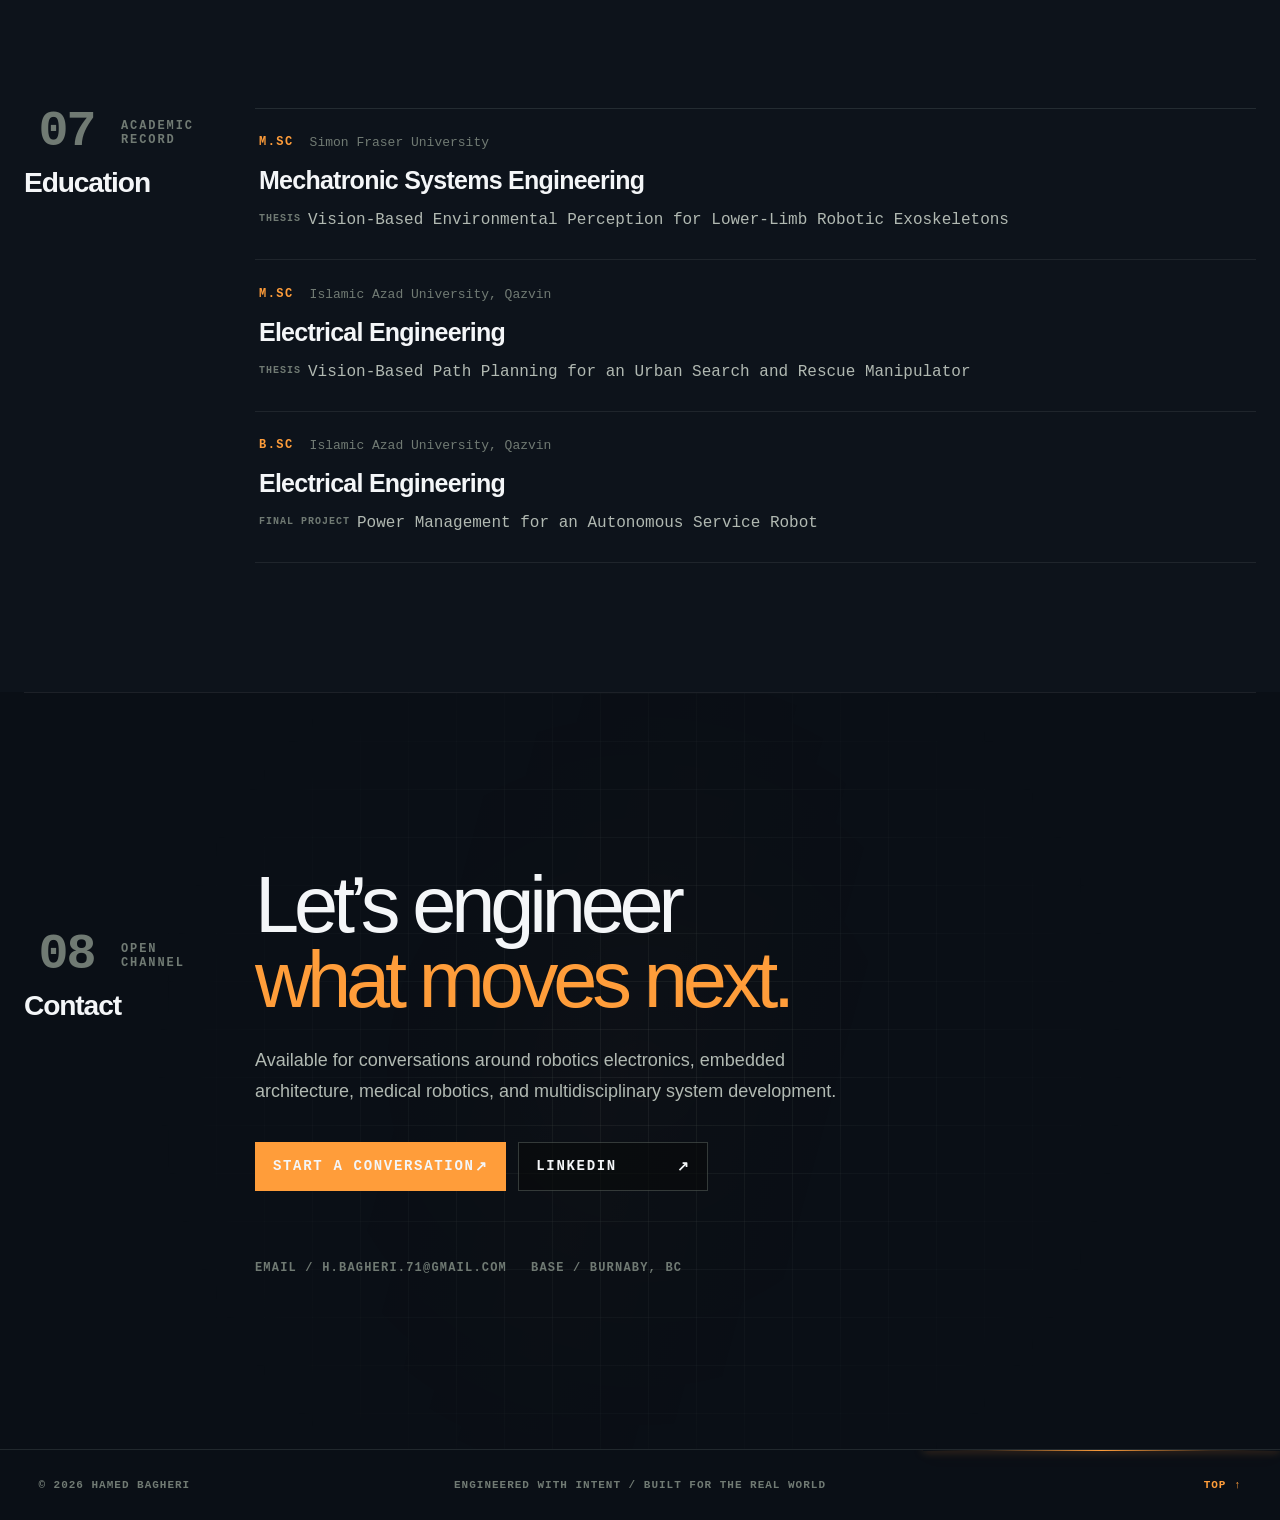
==== commit 1fff9d8d: "Add verified IEEE publication links and 2026 AIM paper" ====
--- a/index-Vertical.html
+++ b/index-Vertical.html
@@ -16,7 +16,7 @@
   </title>
 <link href="https://hamedbagheri.dev/" rel="canonical"/>
 <link href="./assets/index-DcgeGm5t.css" rel="stylesheet"/>
-<link href="./assets/static-enhancements.css?v=75" rel="stylesheet"/>
+<link href="./assets/static-enhancements.css?v=76" rel="stylesheet"/>
 <style id="portfolio-refinement-v5">
    :root {
     --portfolio-bg: #0a0f16;
@@ -2956,6 +2956,30 @@
 <article class="publication-entry" data-reveal="true">
 <div class="publication-year">
 <time>
+        2026
+       </time>
+</div>
+<div class="publication-content">
+<h3>
+<a class="publication-link" href="https://doi.org/10.1109/AIM65483.2026.11658078" rel="noopener noreferrer" target="_blank">
+         Vision-Based Environmental Perception for Self-Balancing Lower-Limb Robotic Exoskeletons
+         <span aria-hidden="true">↗</span>
+</a>
+       </h3>
+<p class="publication-authors">
+        <strong>H. Bagheri</strong>, E. J. Park, S. Arzanpour
+       </p>
+<p class="publication-venue">
+        2026 IEEE/ASME International Conference on Advanced Intelligent Mechatronics (AIM)
+        <span>
+         · Genova, Italy
+        </span>
+</p>
+</div>
+</article>
+<article class="publication-entry" data-reveal="true">
+<div class="publication-year">
+<time>
         2019
        </time>
 </div>
@@ -3066,20 +3090,21 @@
 </div>
 <div class="publication-content">
 <h3>
-        Mobile Robot in Domestic Environment
+<a class="publication-link" href="https://doi.org/10.1109/InfoSEEE.2014.6947802" rel="noopener noreferrer" target="_blank">
+         Mobile Robot in Domestic Environment
+         <span aria-hidden="true">↗</span>
+</a>
        </h3>
 <p class="publication-authors">
-        R. Fathzadeh, V. Mokhtari, F. Abazari, F. Abdollahi, N. Nabavi,
+        R. Fathzadeh, V. Mokhtari, F. Abdollahi, N. Nabavi, F. Abazari,
         <strong>
          H. Bagheri
         </strong>
 </p>
 <p class="publication-venue">
-        IEEE
+        2014 International Conference on Information Science, Electronics and Electrical Engineering (ISEEE)
         <span>
-         ·
-         <!-- -->
-         April 2014
+         · Sapporo, Japan · April 2014
         </span>
 </p>
 </div>
--- a/assets/static-enhancements.css
+++ b/assets/static-enhancements.css
@@ -1285,6 +1285,44 @@
   color:var(--portfolio-primary)!important;
 }
 
+.publication-link{
+  display:inline-flex;
+  align-items:flex-start;
+  gap:.55em;
+  transition:color .18s ease,text-shadow .18s ease;
+}
+.publication-link span{
+  color:var(--portfolio-accent,#f0a557);
+  flex:none;
+  font:700 .68em/1 var(--mono);
+  transform:translateY(.22em);
+  transition:transform .18s ease,text-shadow .18s ease;
+}
+.publication-link:hover,
+.publication-link:focus-visible{
+  color:#fff!important;
+  text-shadow:0 0 16px rgba(240,165,87,.2);
+}
+.publication-link:hover span,
+.publication-link:focus-visible span{
+  transform:translate(.14em,.08em);
+  text-shadow:0 0 10px rgba(240,165,87,.55);
+}
+.publication-link:focus-visible{
+  outline:1px solid var(--portfolio-accent,#f0a557);
+  outline-offset:5px;
+}
+@media (prefers-reduced-motion:reduce){
+  .publication-link,
+  .publication-link span{
+    transition:none;
+  }
+  .publication-link:hover span,
+  .publication-link:focus-visible span{
+    transform:translateY(.22em);
+  }
+}
+
 /* Secondary: readable descriptions and supporting copy. */
 main .about-statement p:not(.lead),
 main .project-description,
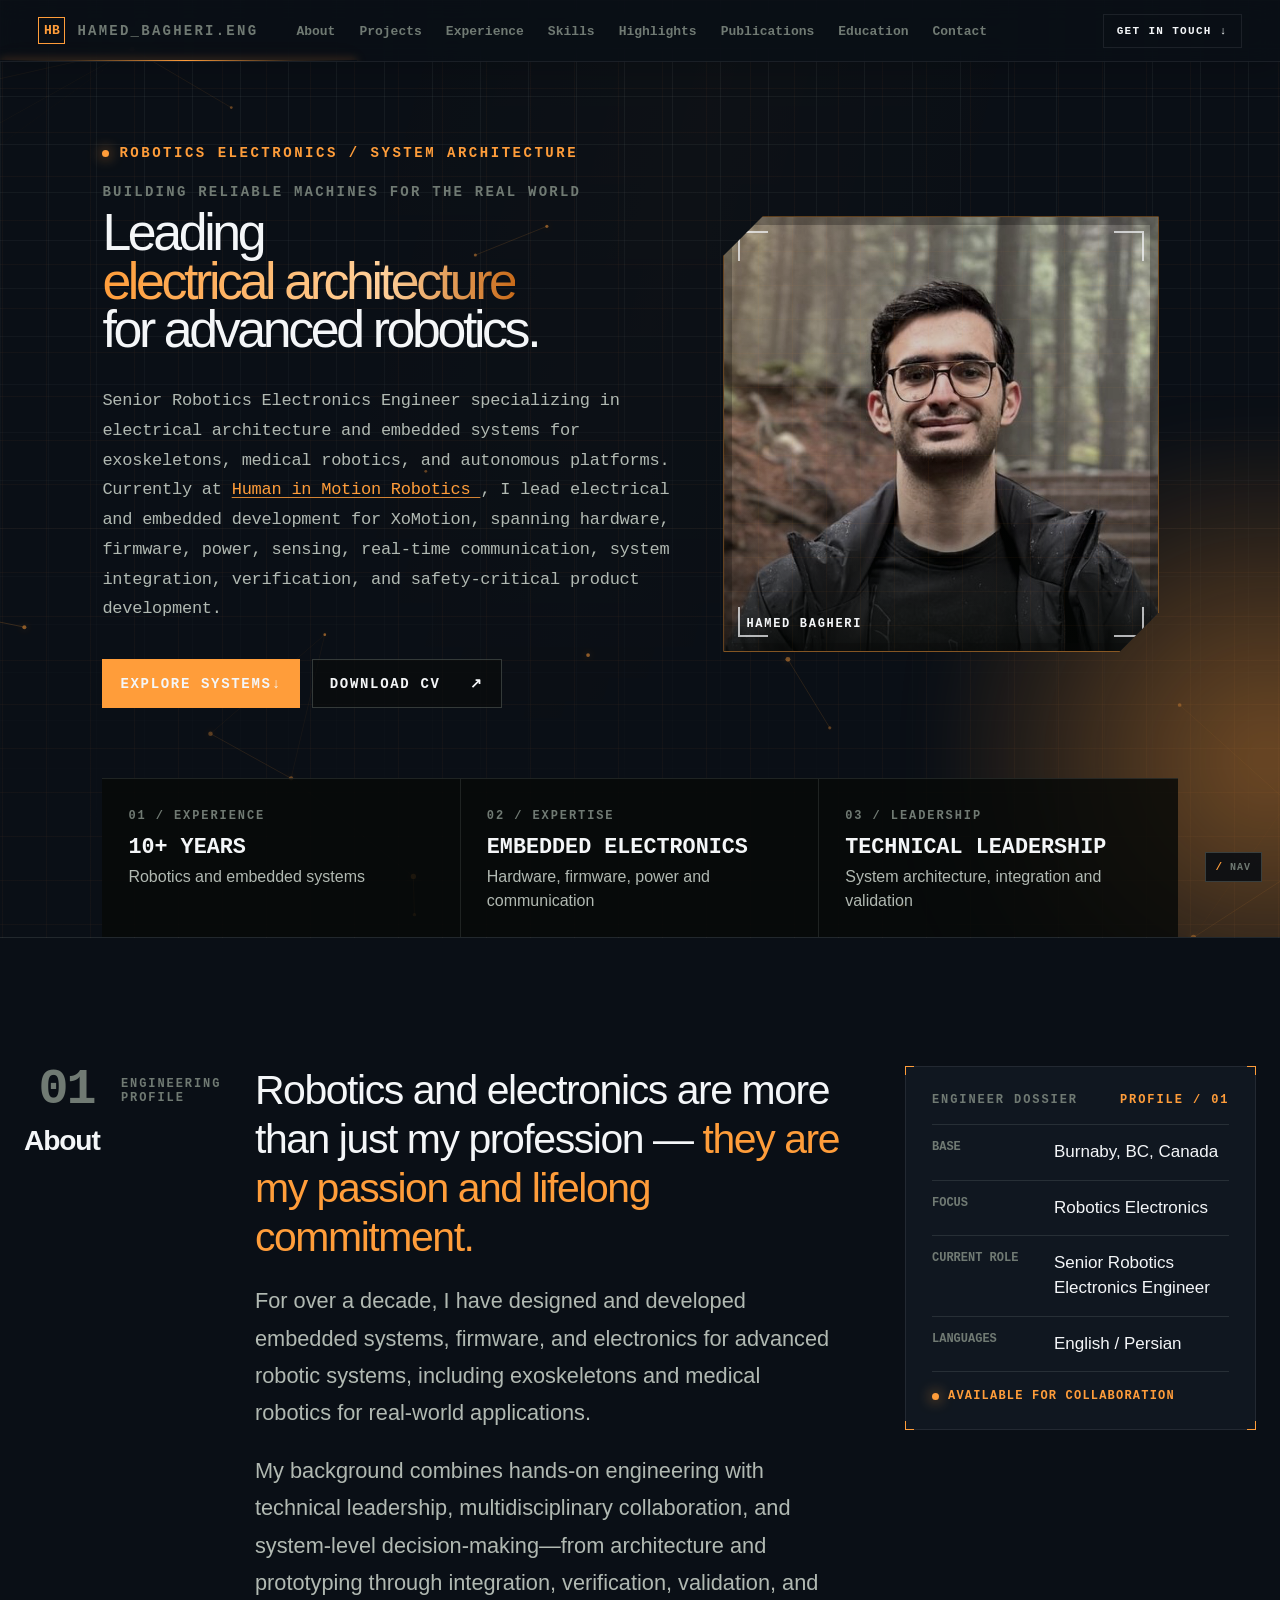
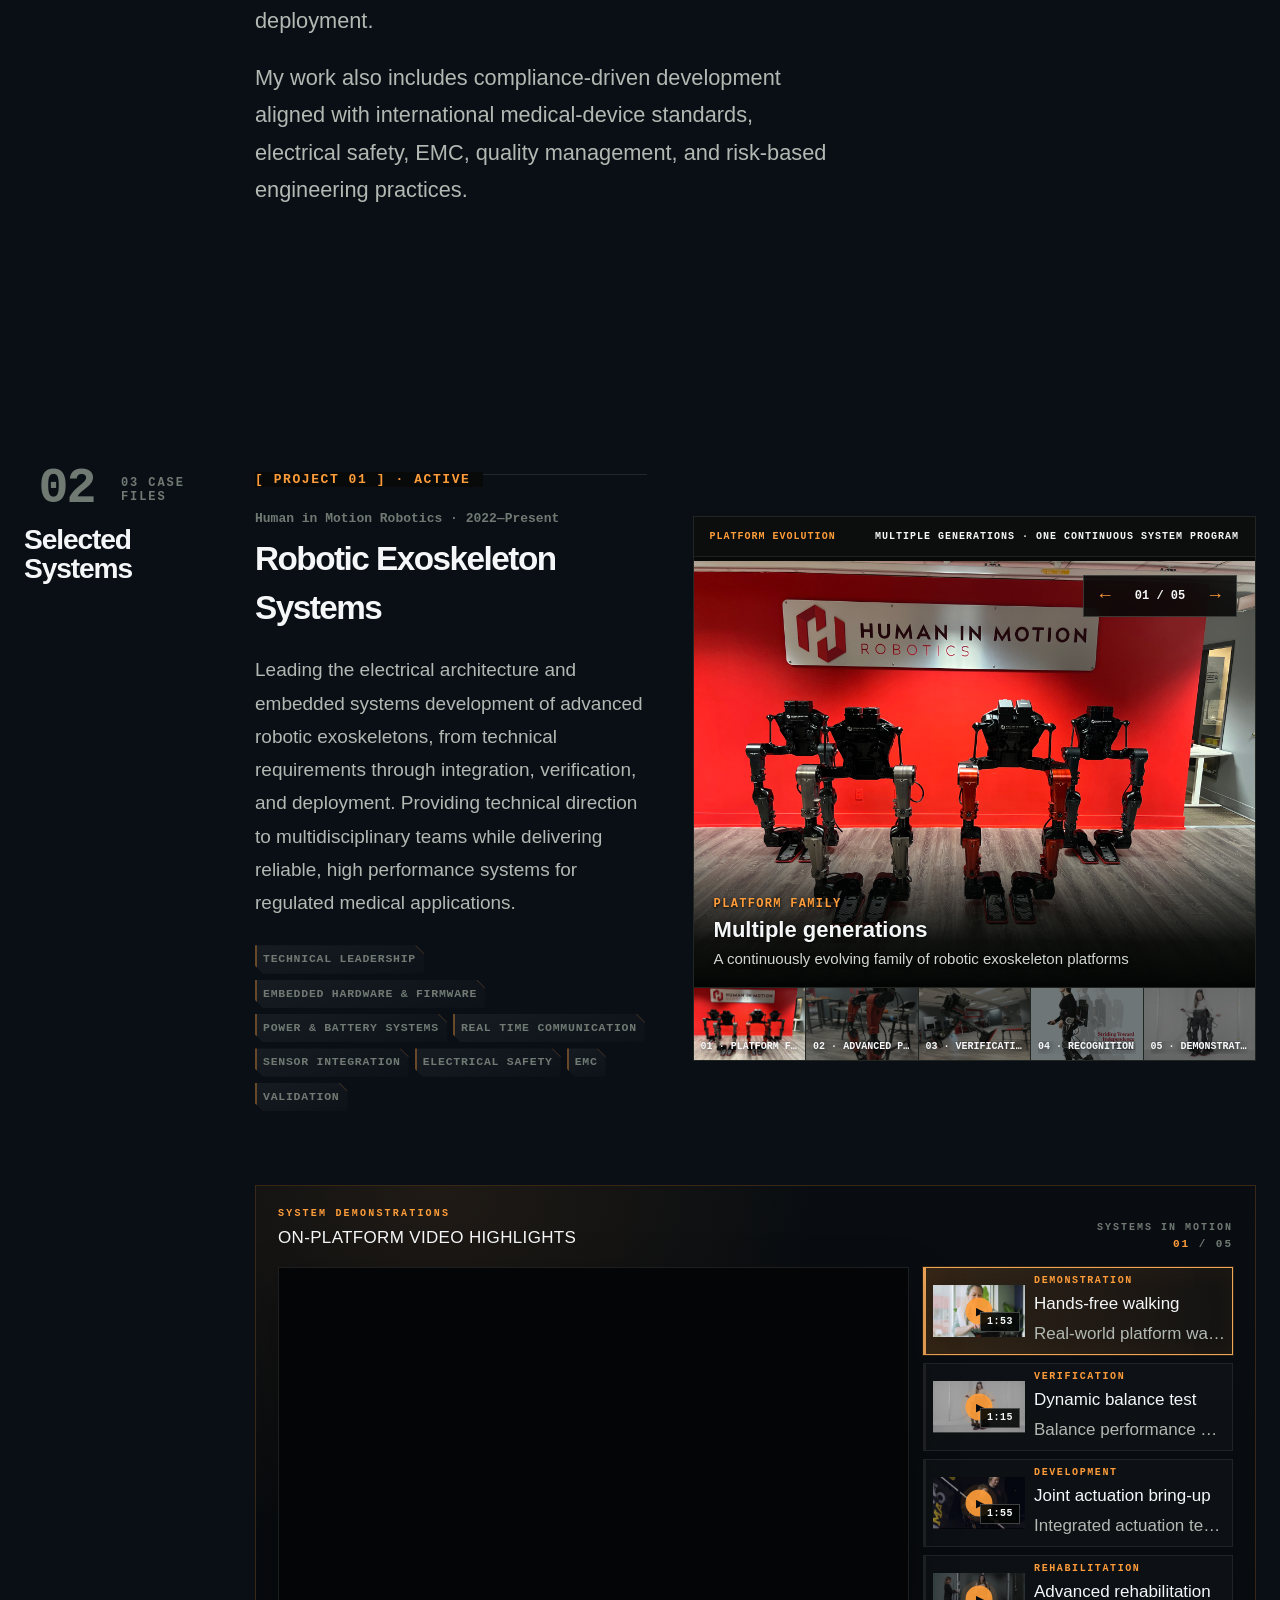
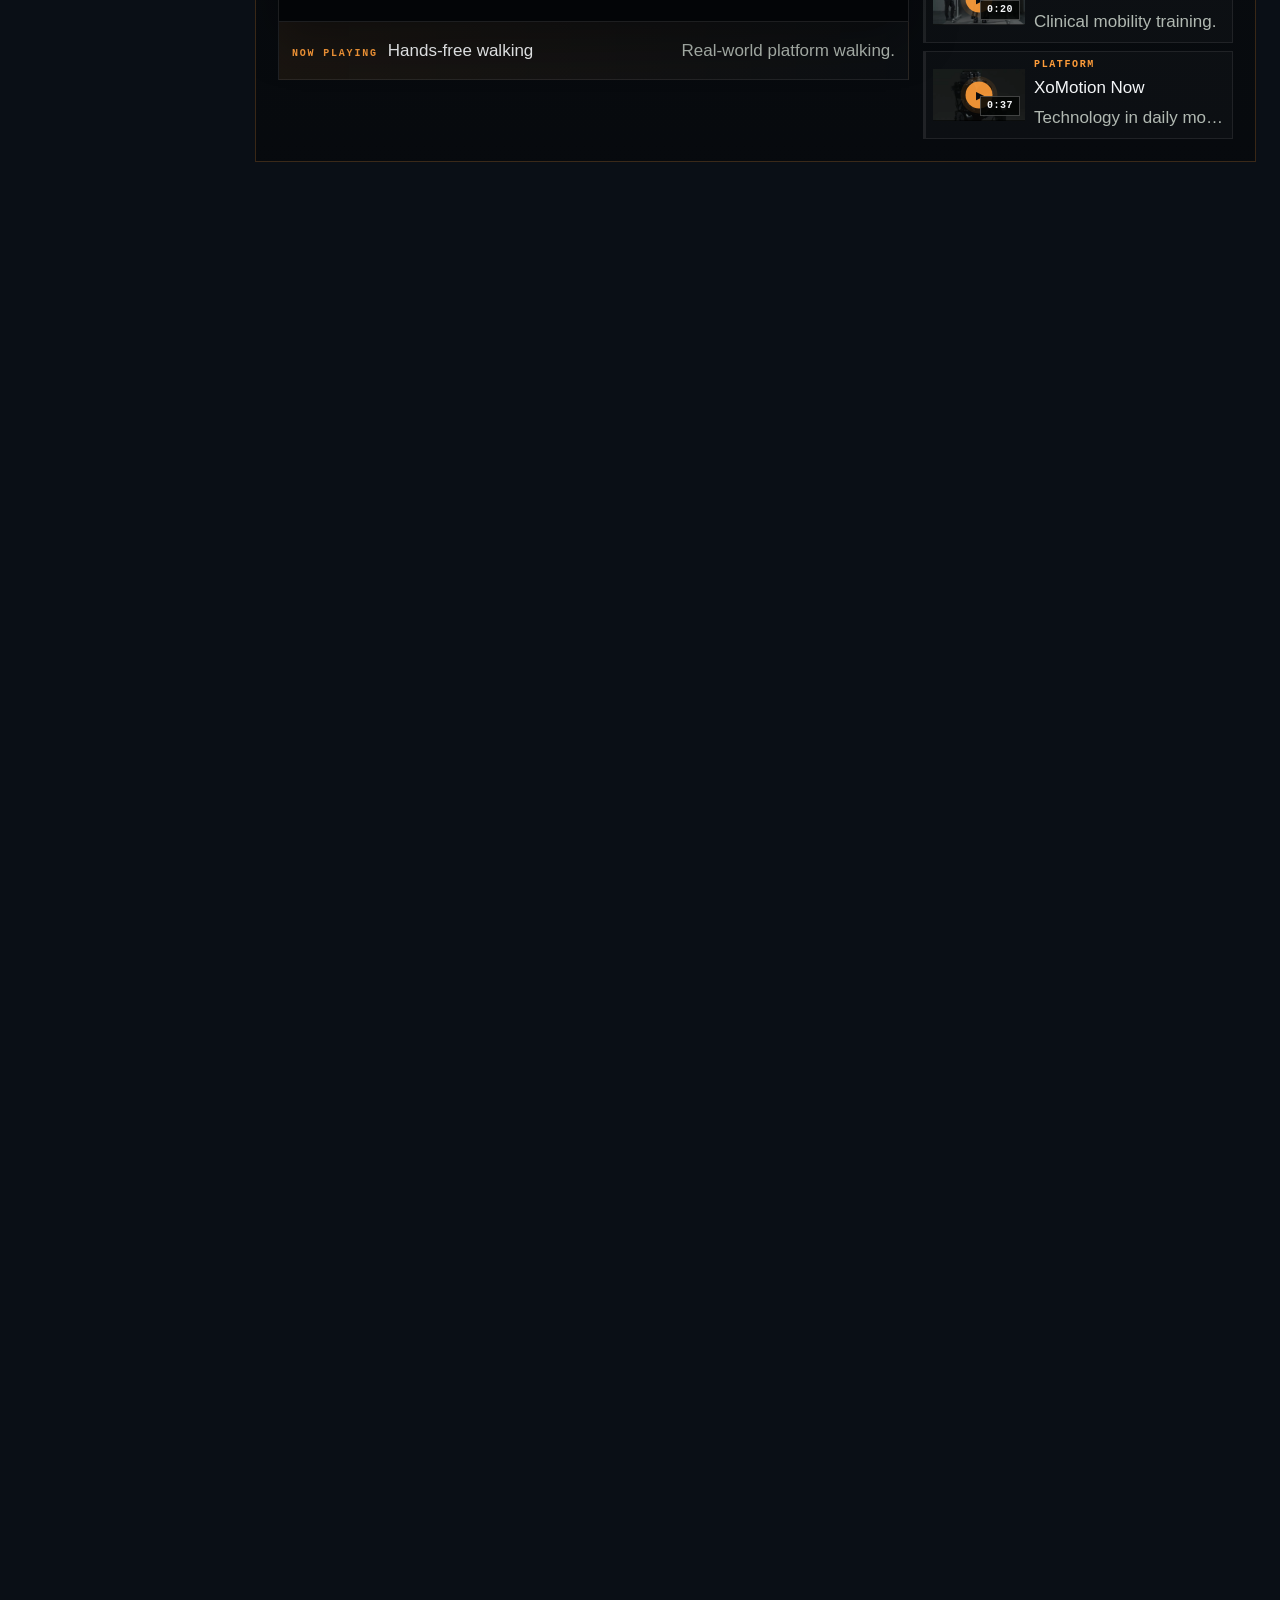
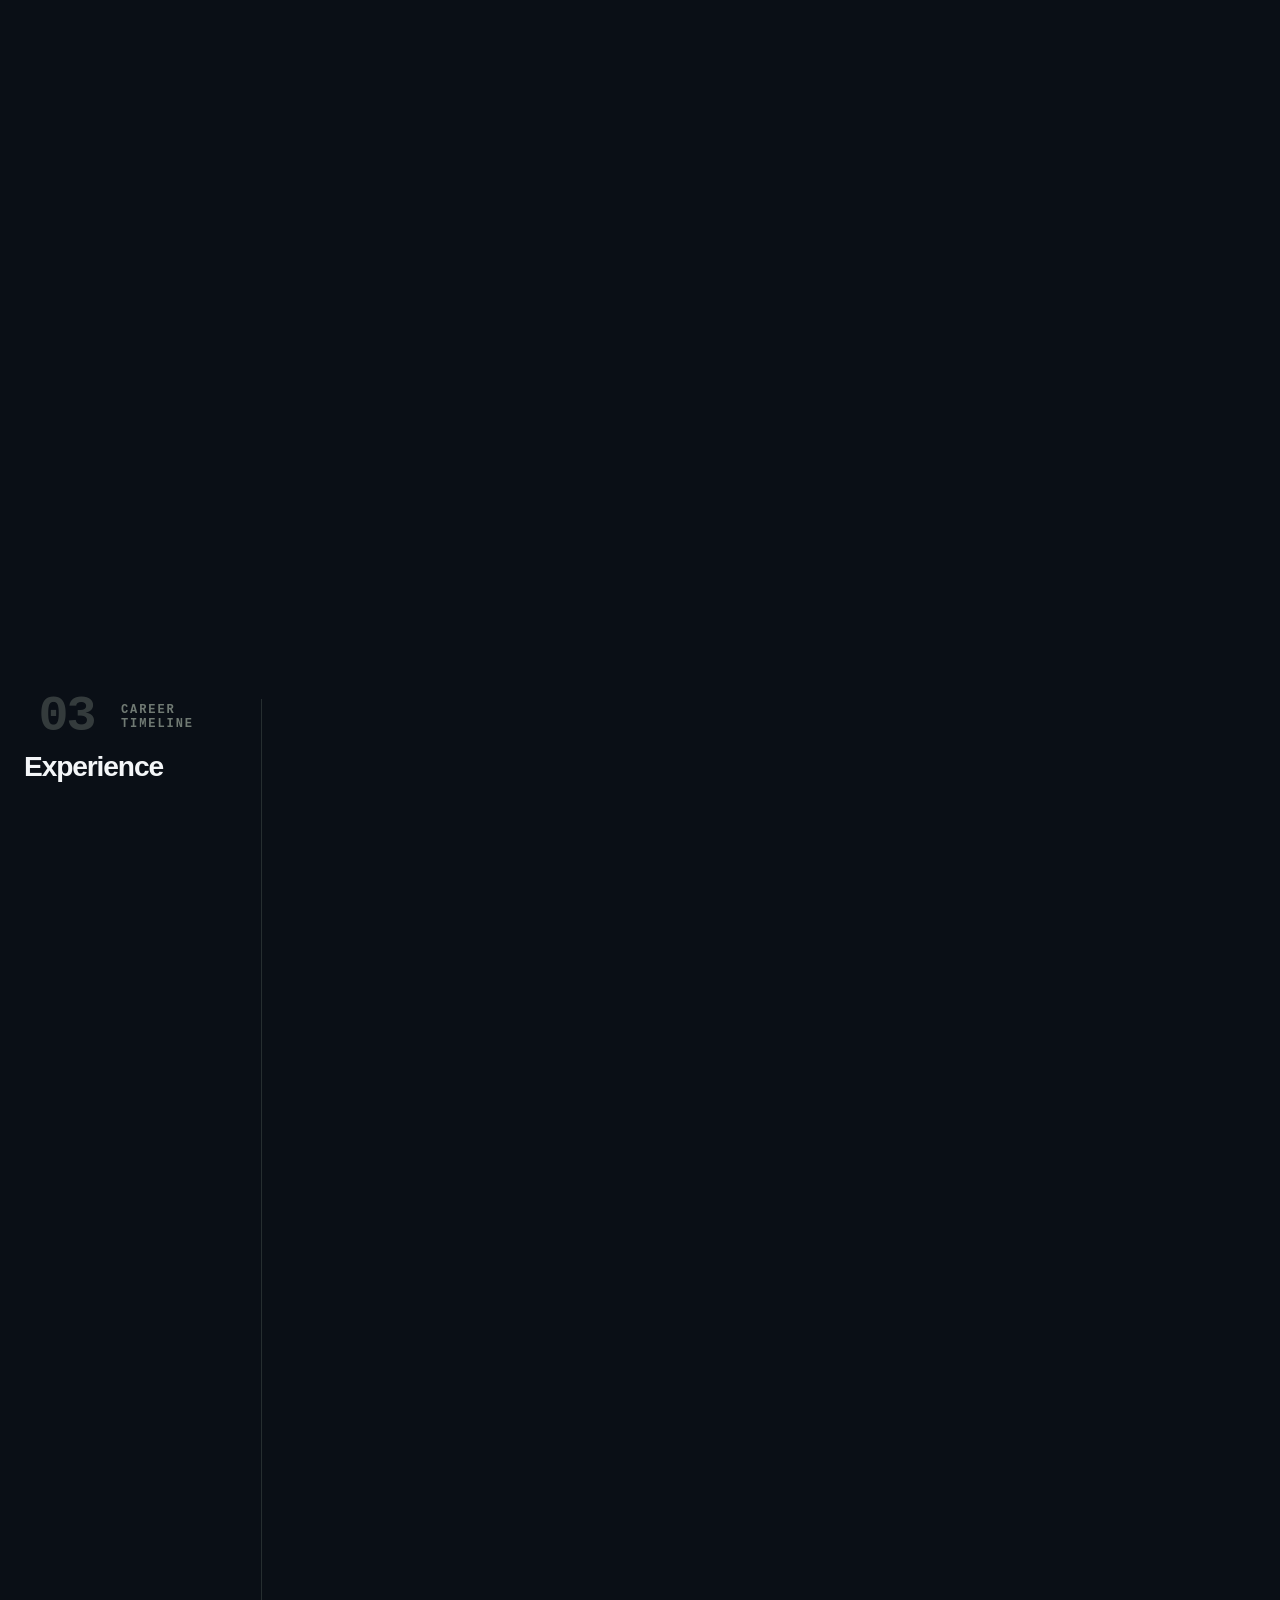
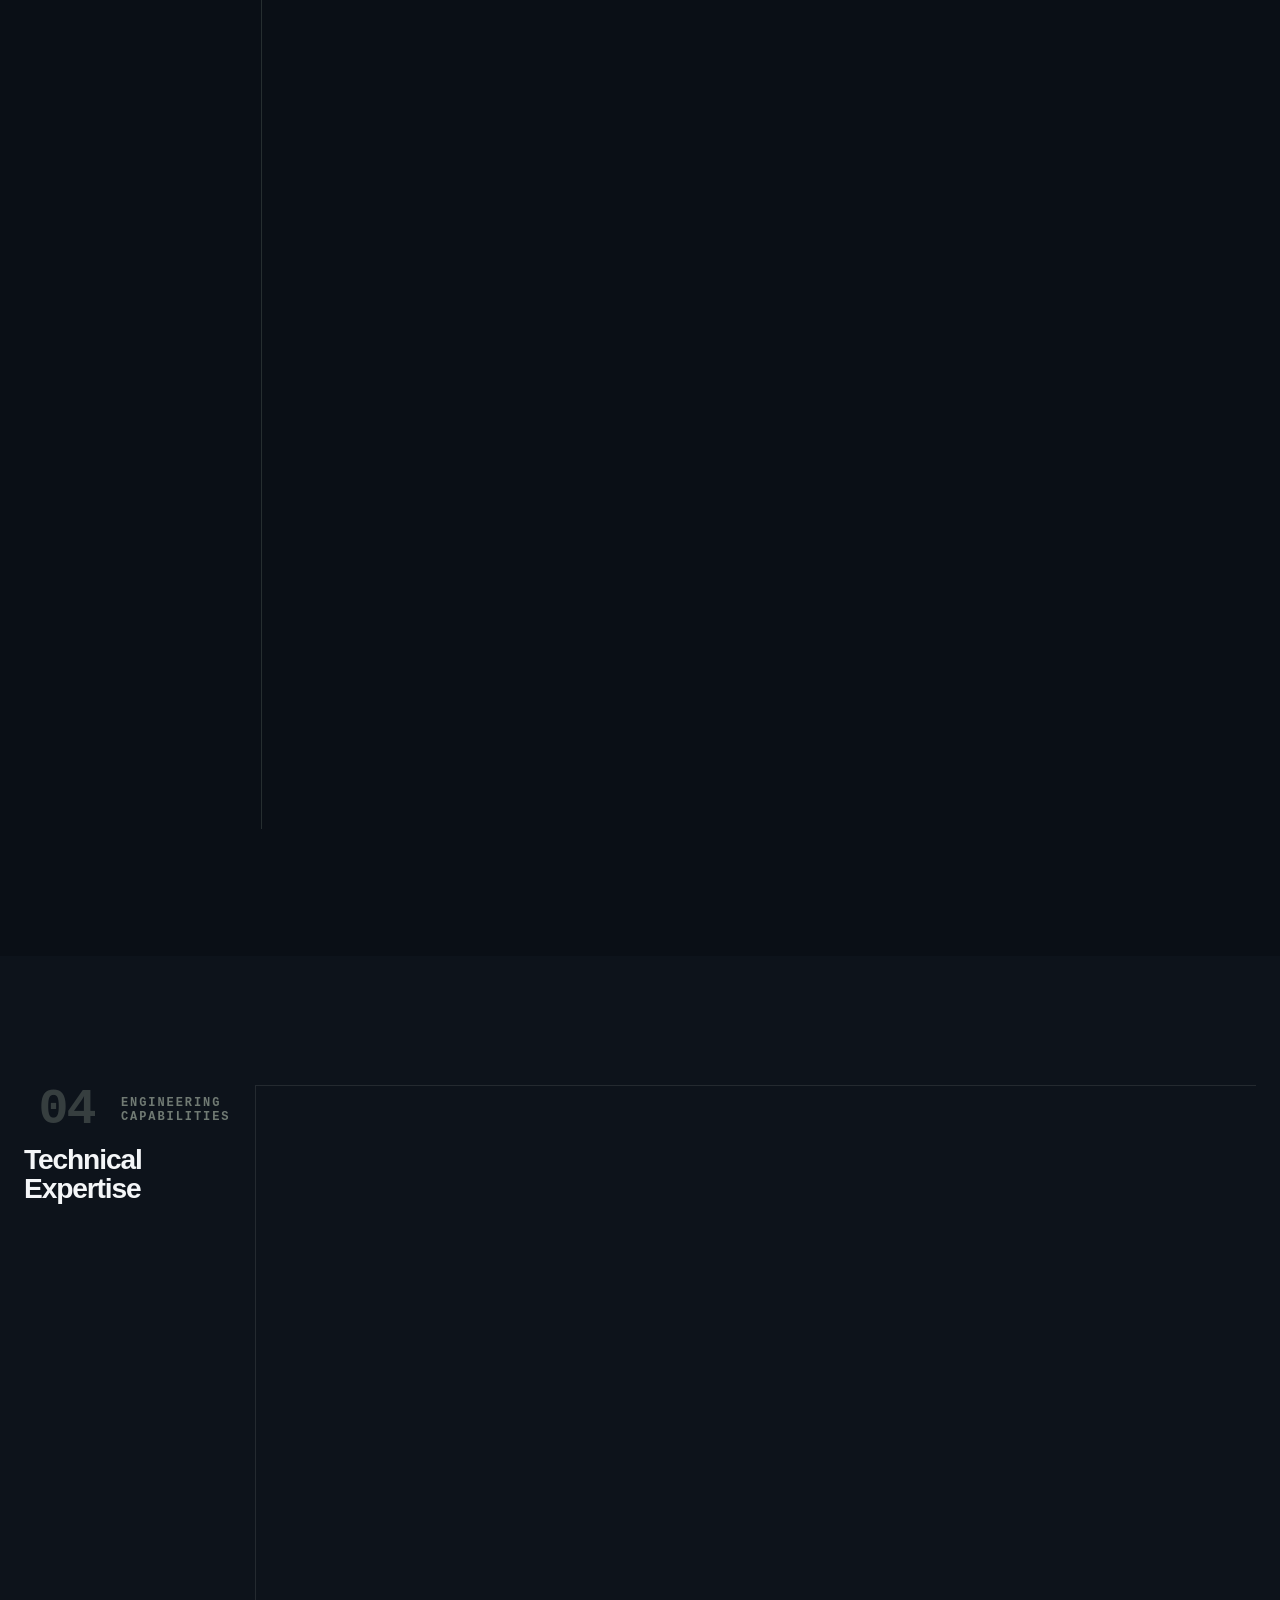
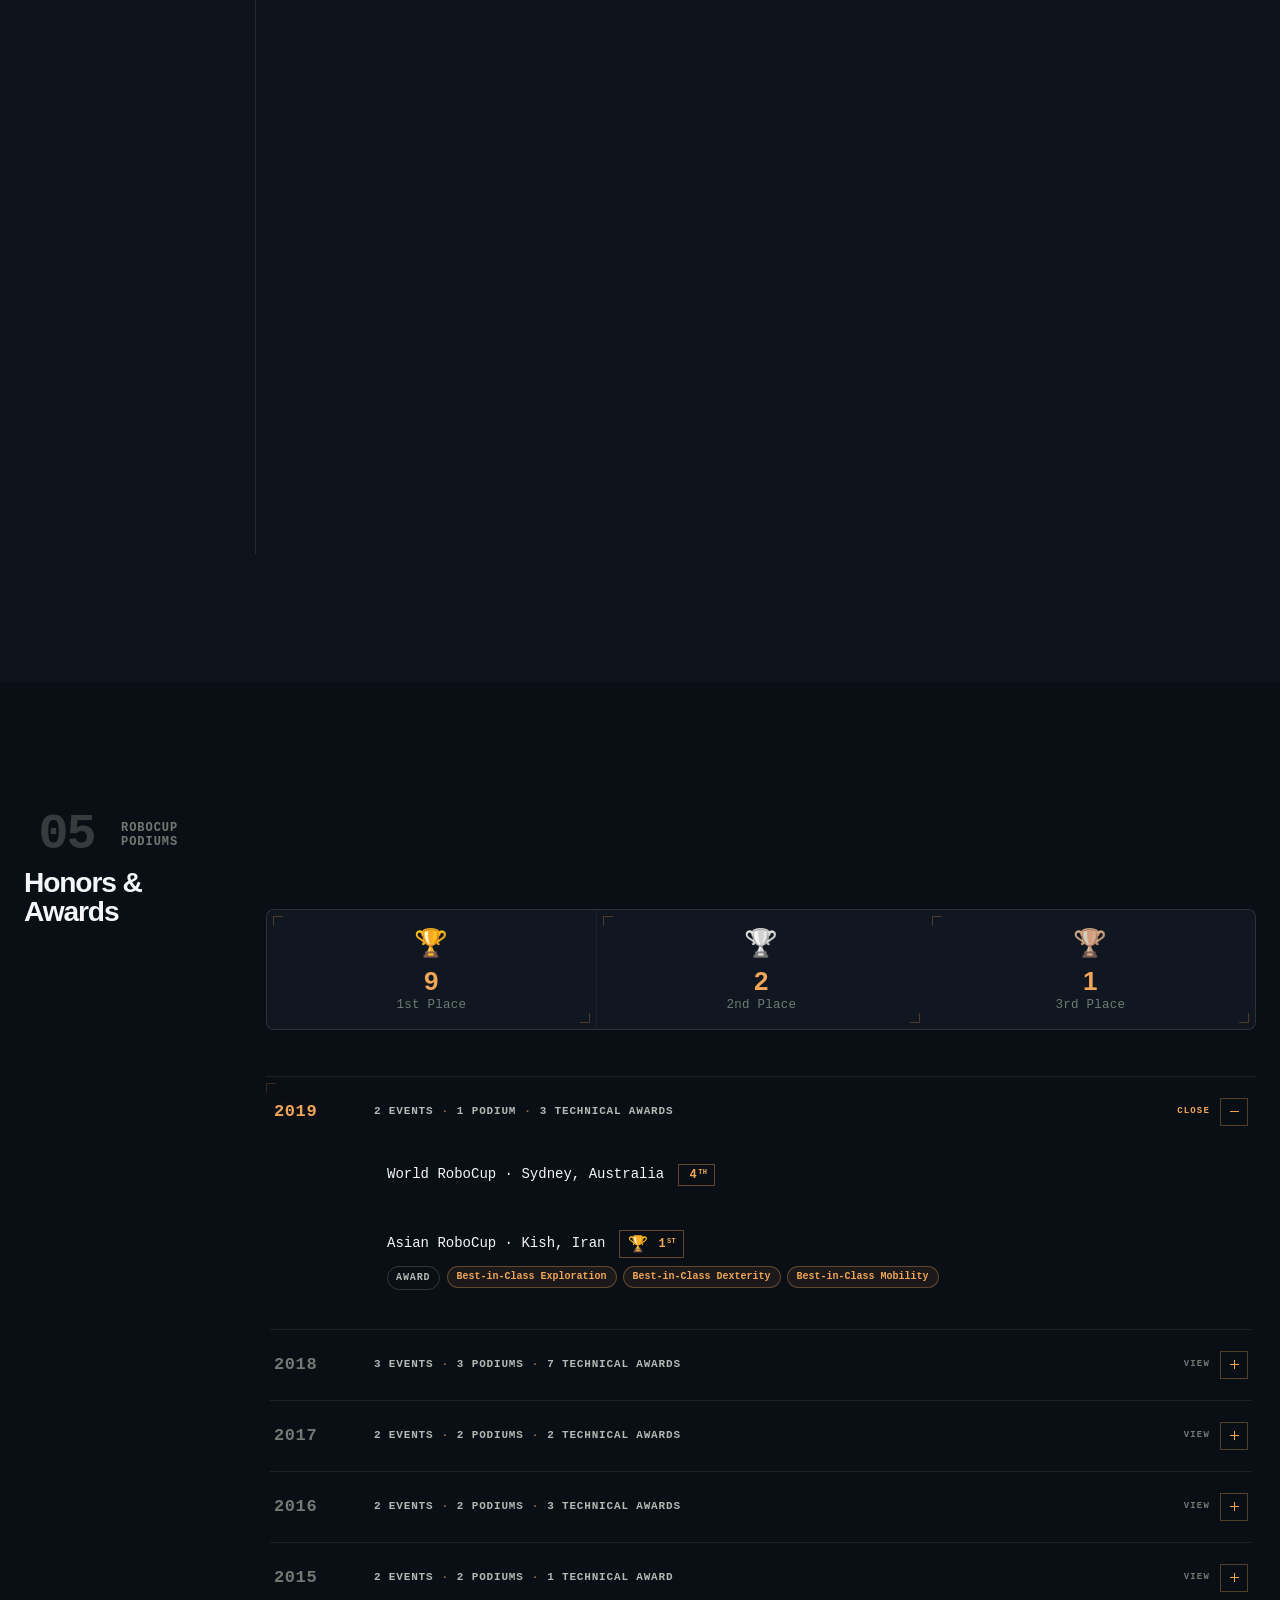
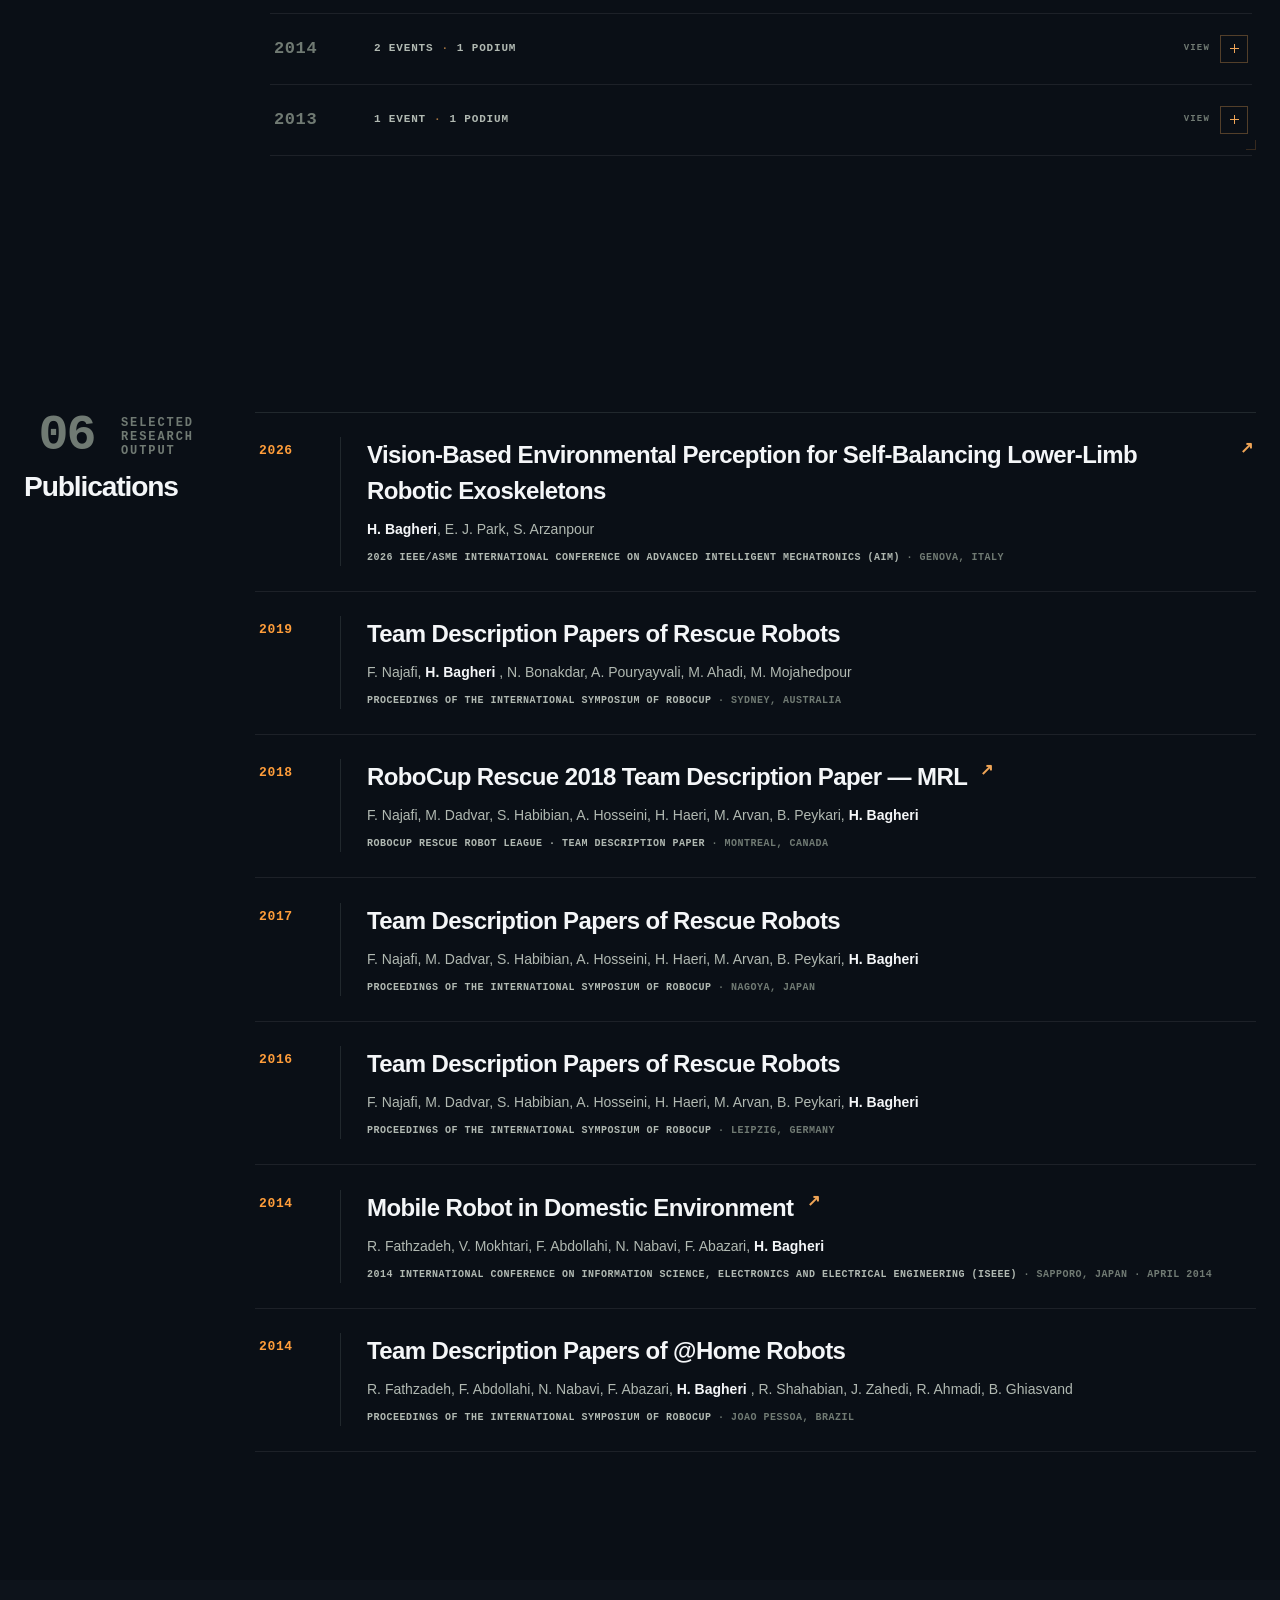
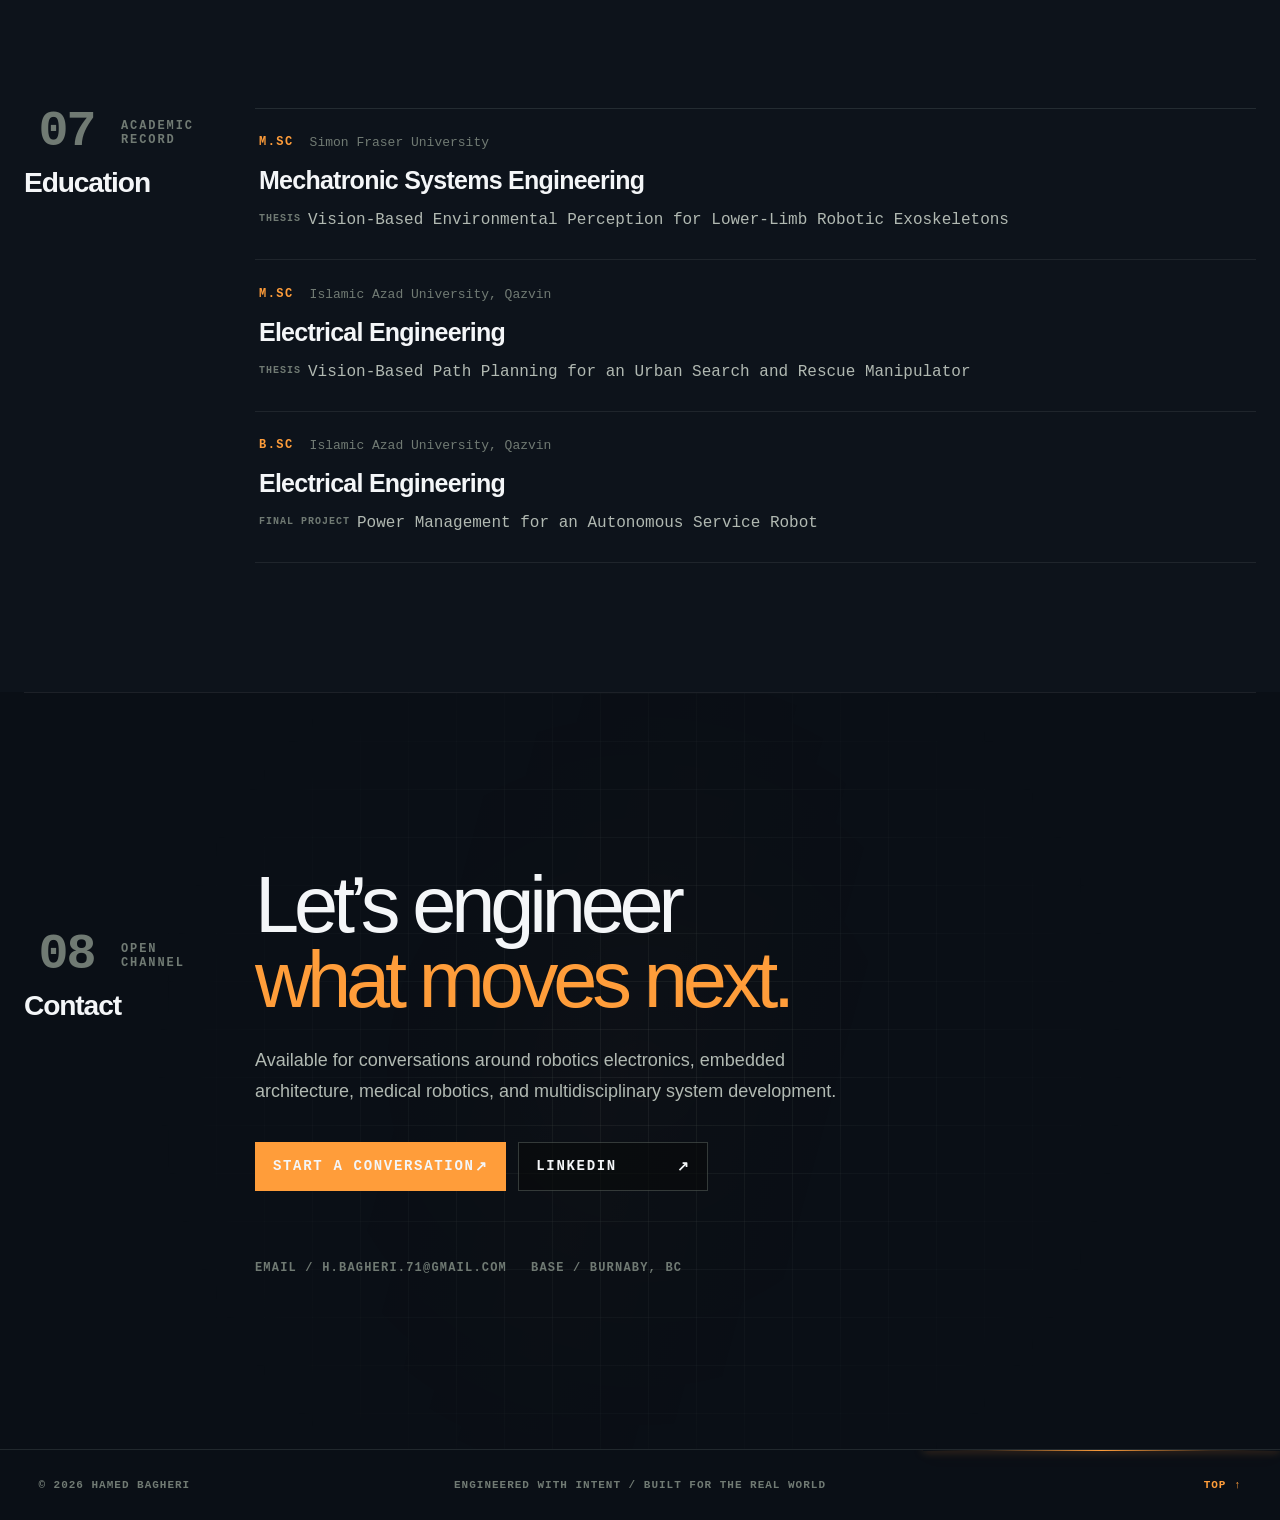
==== commit ae9f2314: "Link official 2018 MRL team description paper" ====
--- a/index-Vertical.html
+++ b/index-Vertical.html
@@ -3012,7 +3012,10 @@
 </div>
 <div class="publication-content">
 <h3>
-        Team Description Papers of Rescue Robots
+<a class="publication-link" href="https://robocup-rescue.github.io/team_description_papers/2018/Champ2018_Iran_MRL_TDP.pdf" rel="noopener noreferrer" target="_blank" type="application/pdf" aria-label="RoboCup Rescue 2018 Team Description Paper — MRL (PDF, opens in a new tab)">
+         RoboCup Rescue 2018 Team Description Paper — MRL
+         <span aria-hidden="true">↗</span>
+</a>
        </h3>
 <p class="publication-authors">
         F. Najafi, M. Dadvar, S. Habibian, A. Hosseini, H. Haeri, M. Arvan, B. Peykari,
@@ -3021,7 +3024,7 @@
         </strong>
 </p>
 <p class="publication-venue">
-        Proceedings of the International Symposium of RoboCup
+        RoboCup Rescue Robot League · Team Description Paper
         <span>
          ·
          <!-- -->
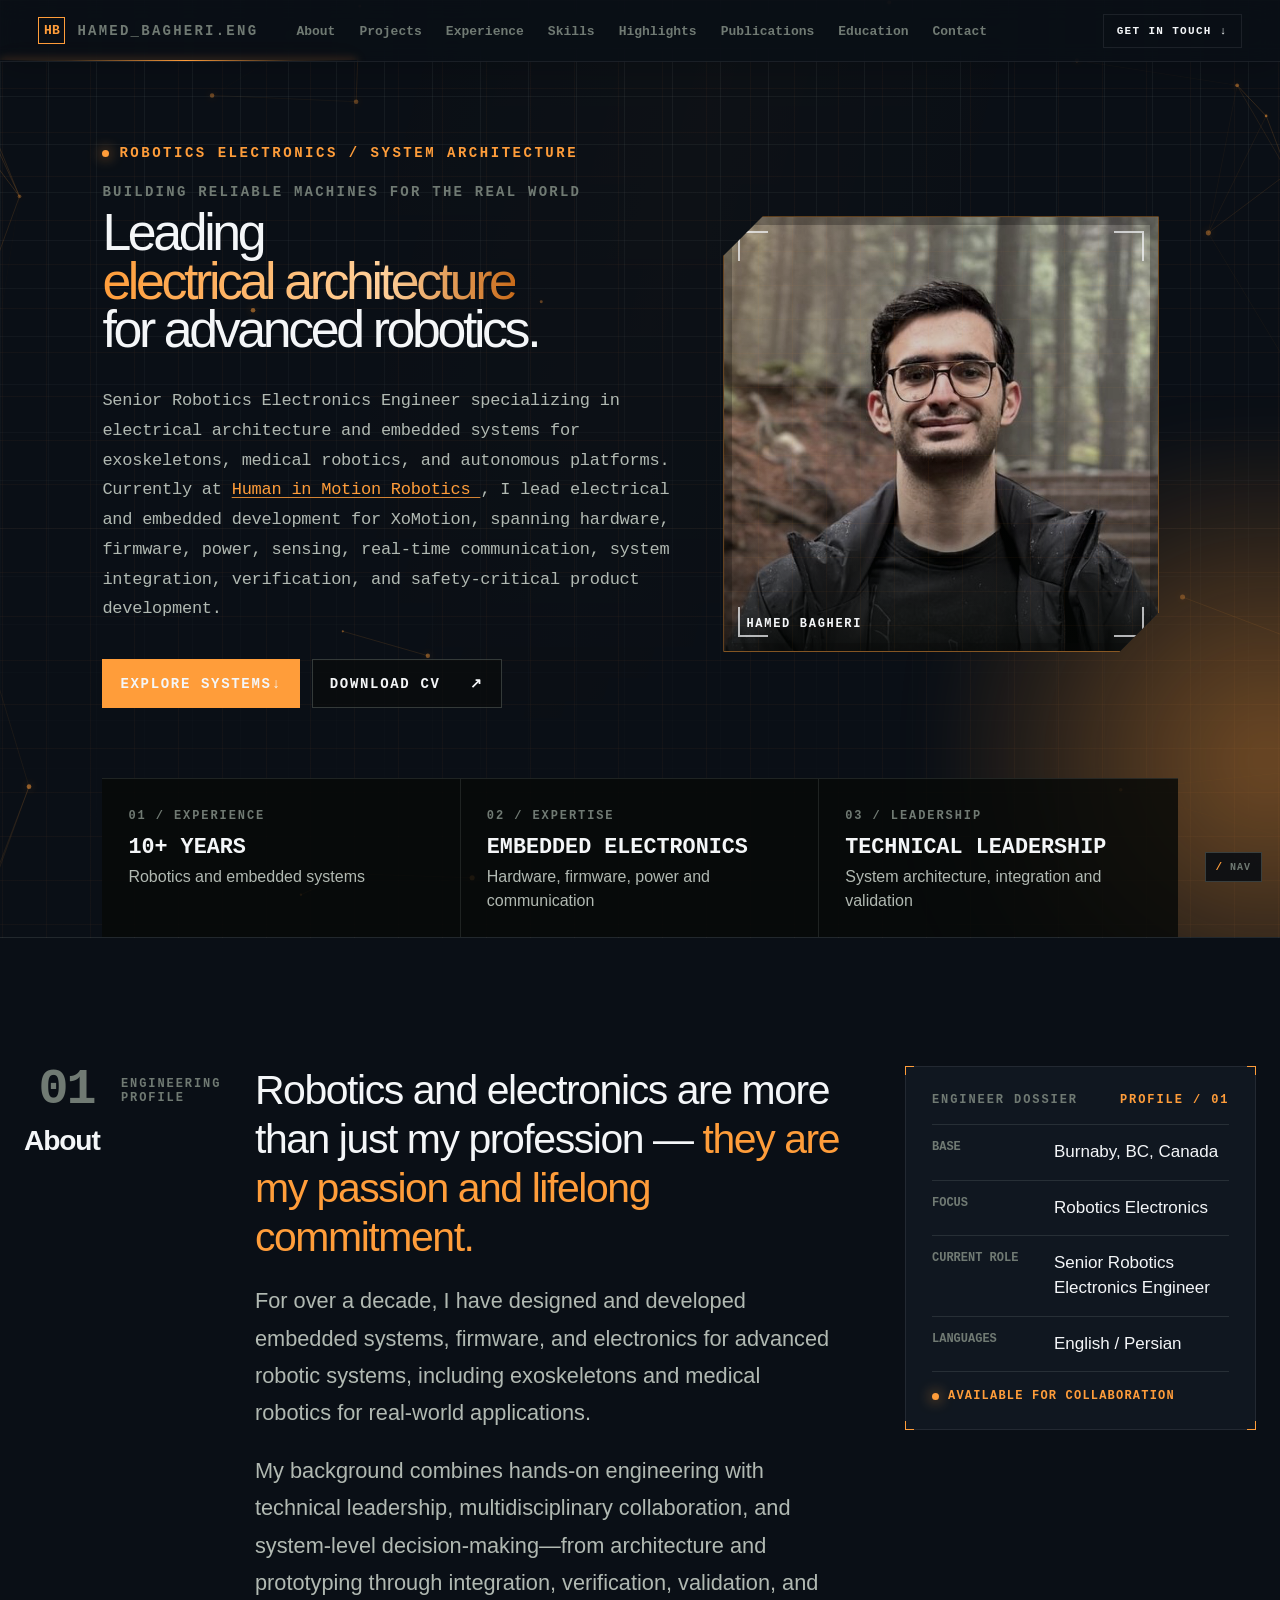
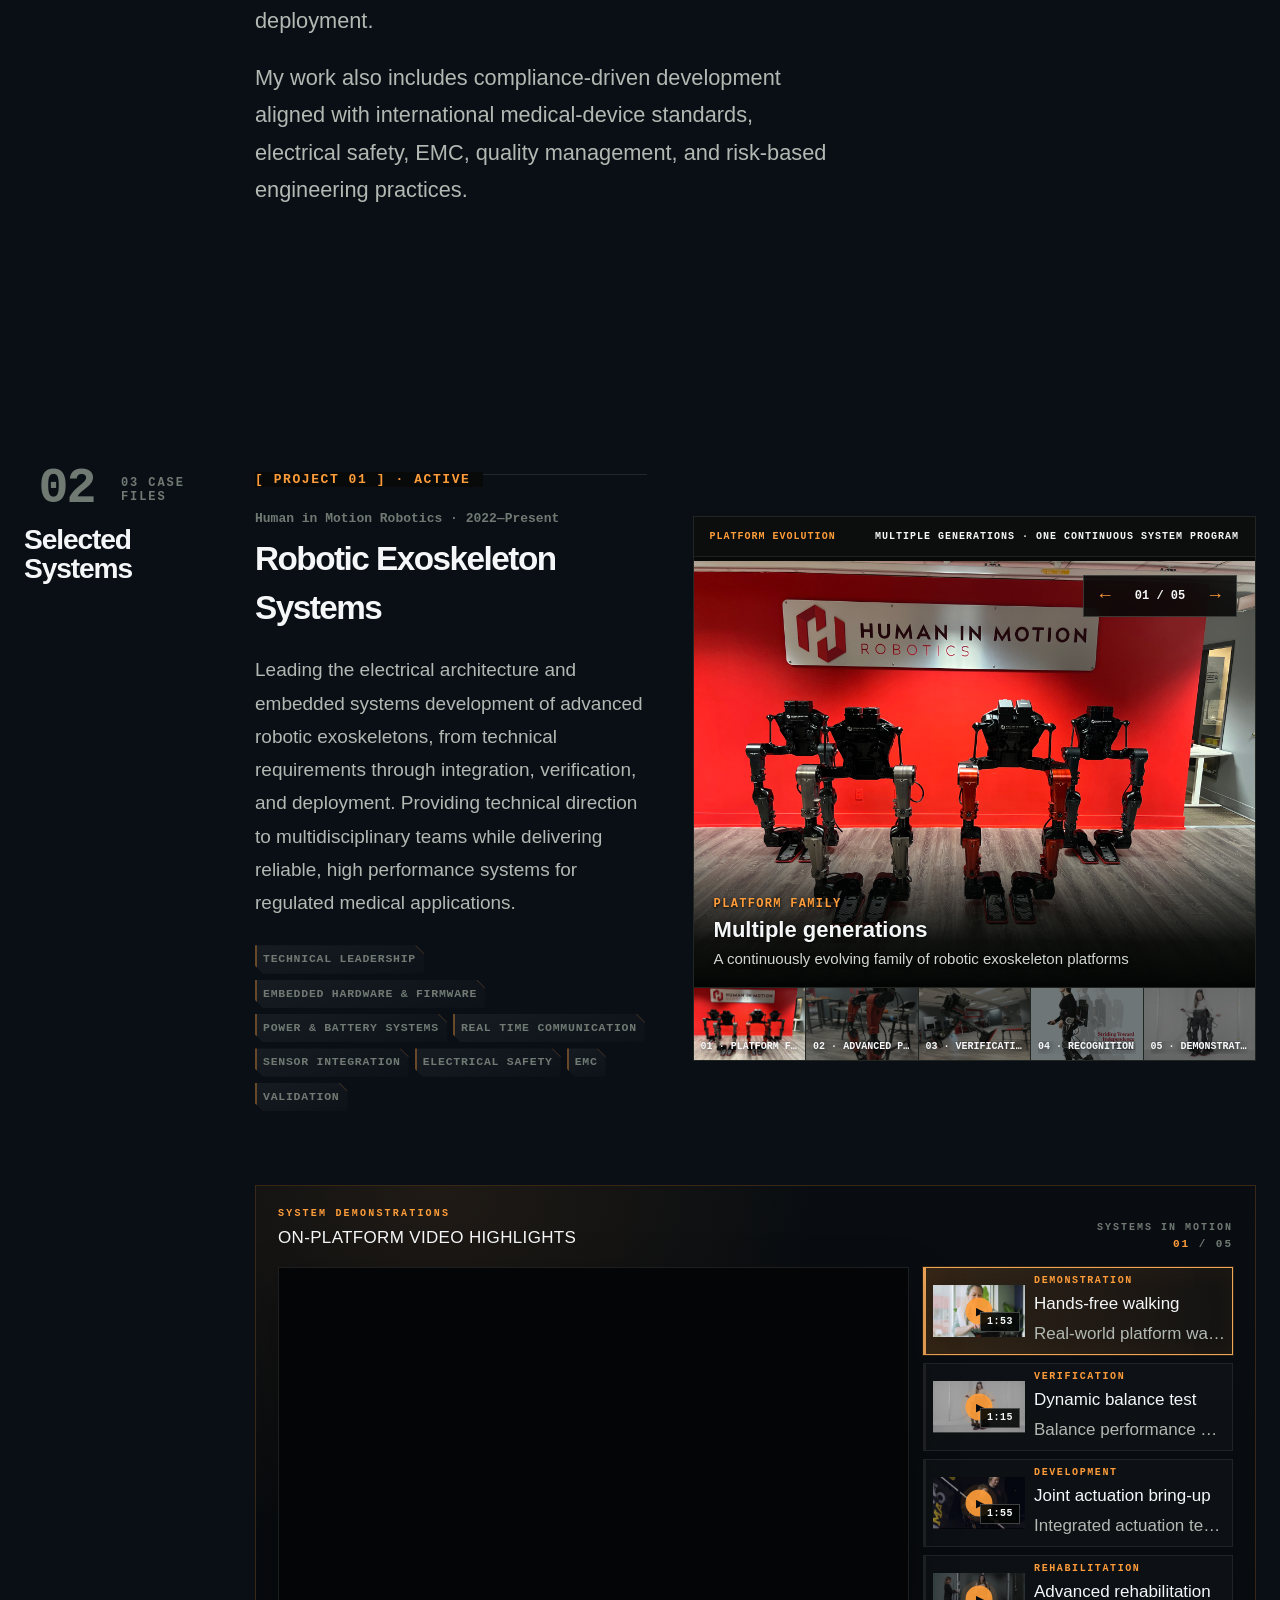
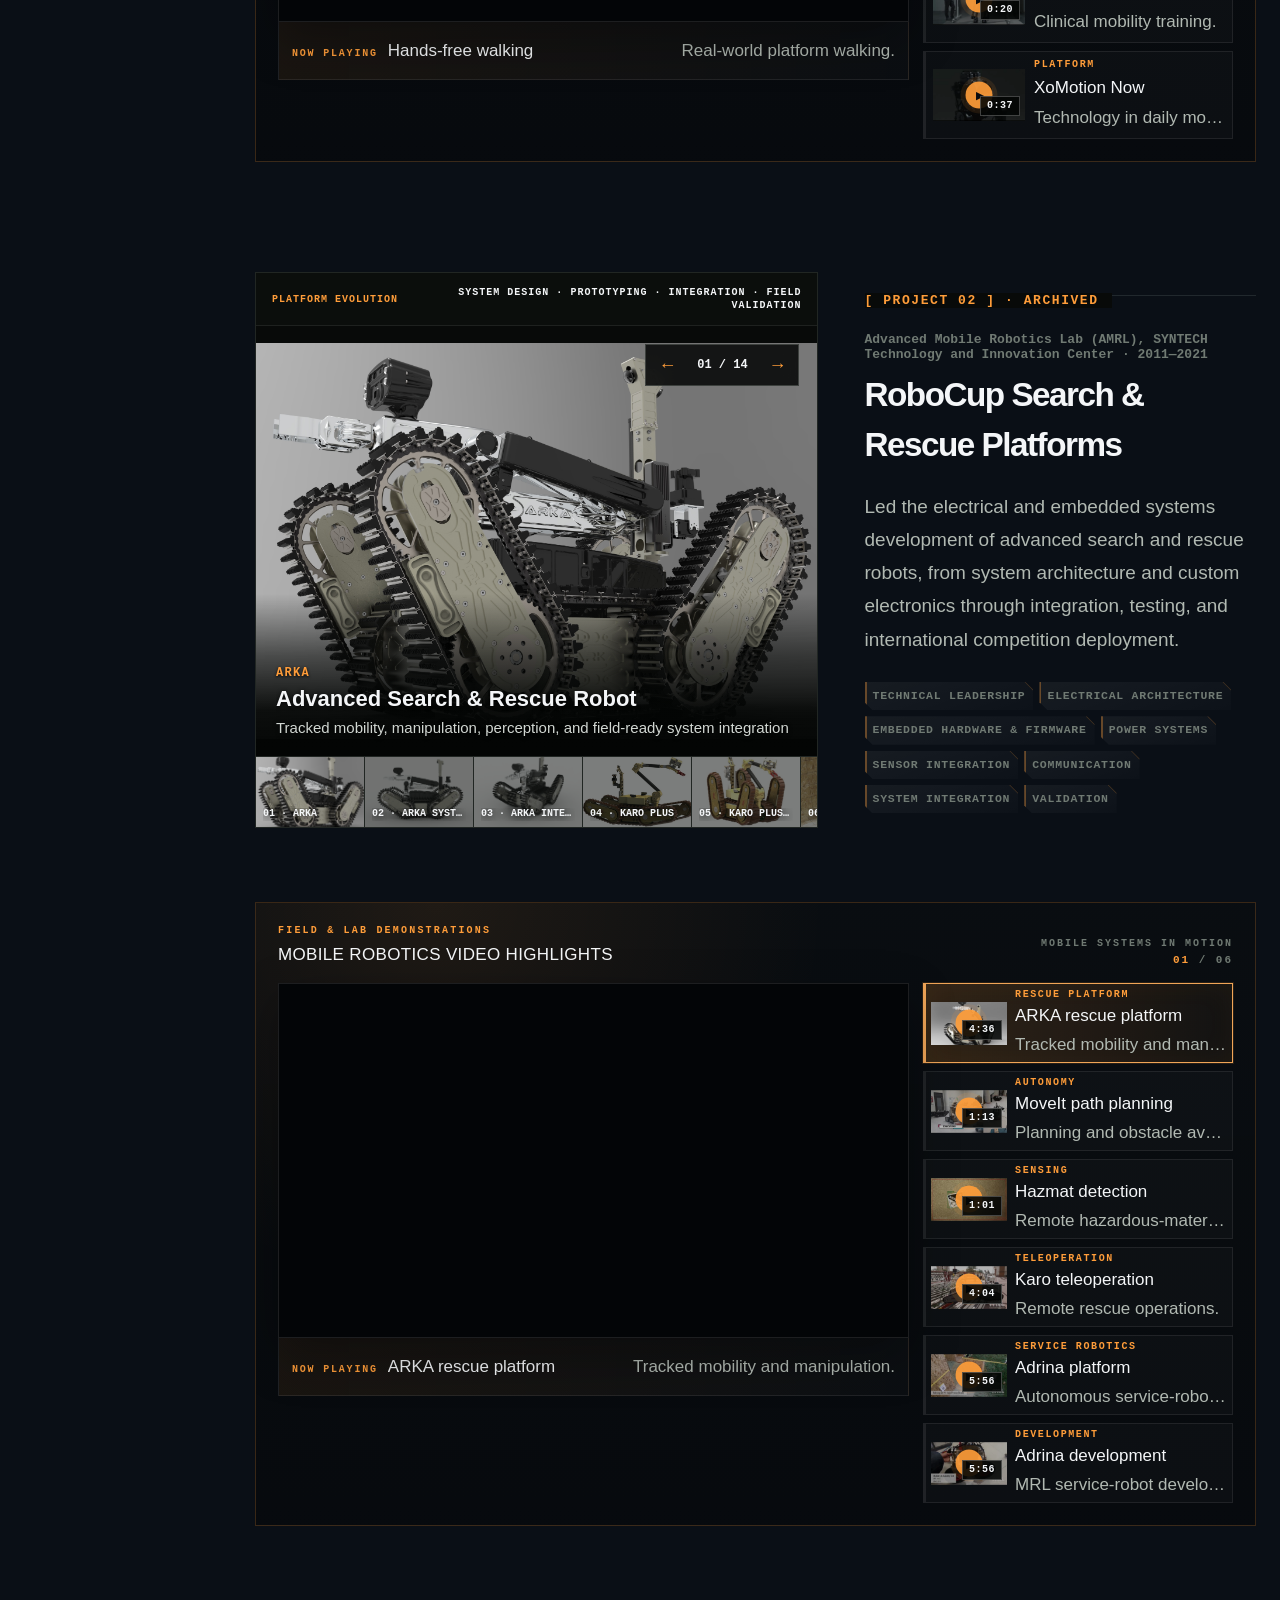
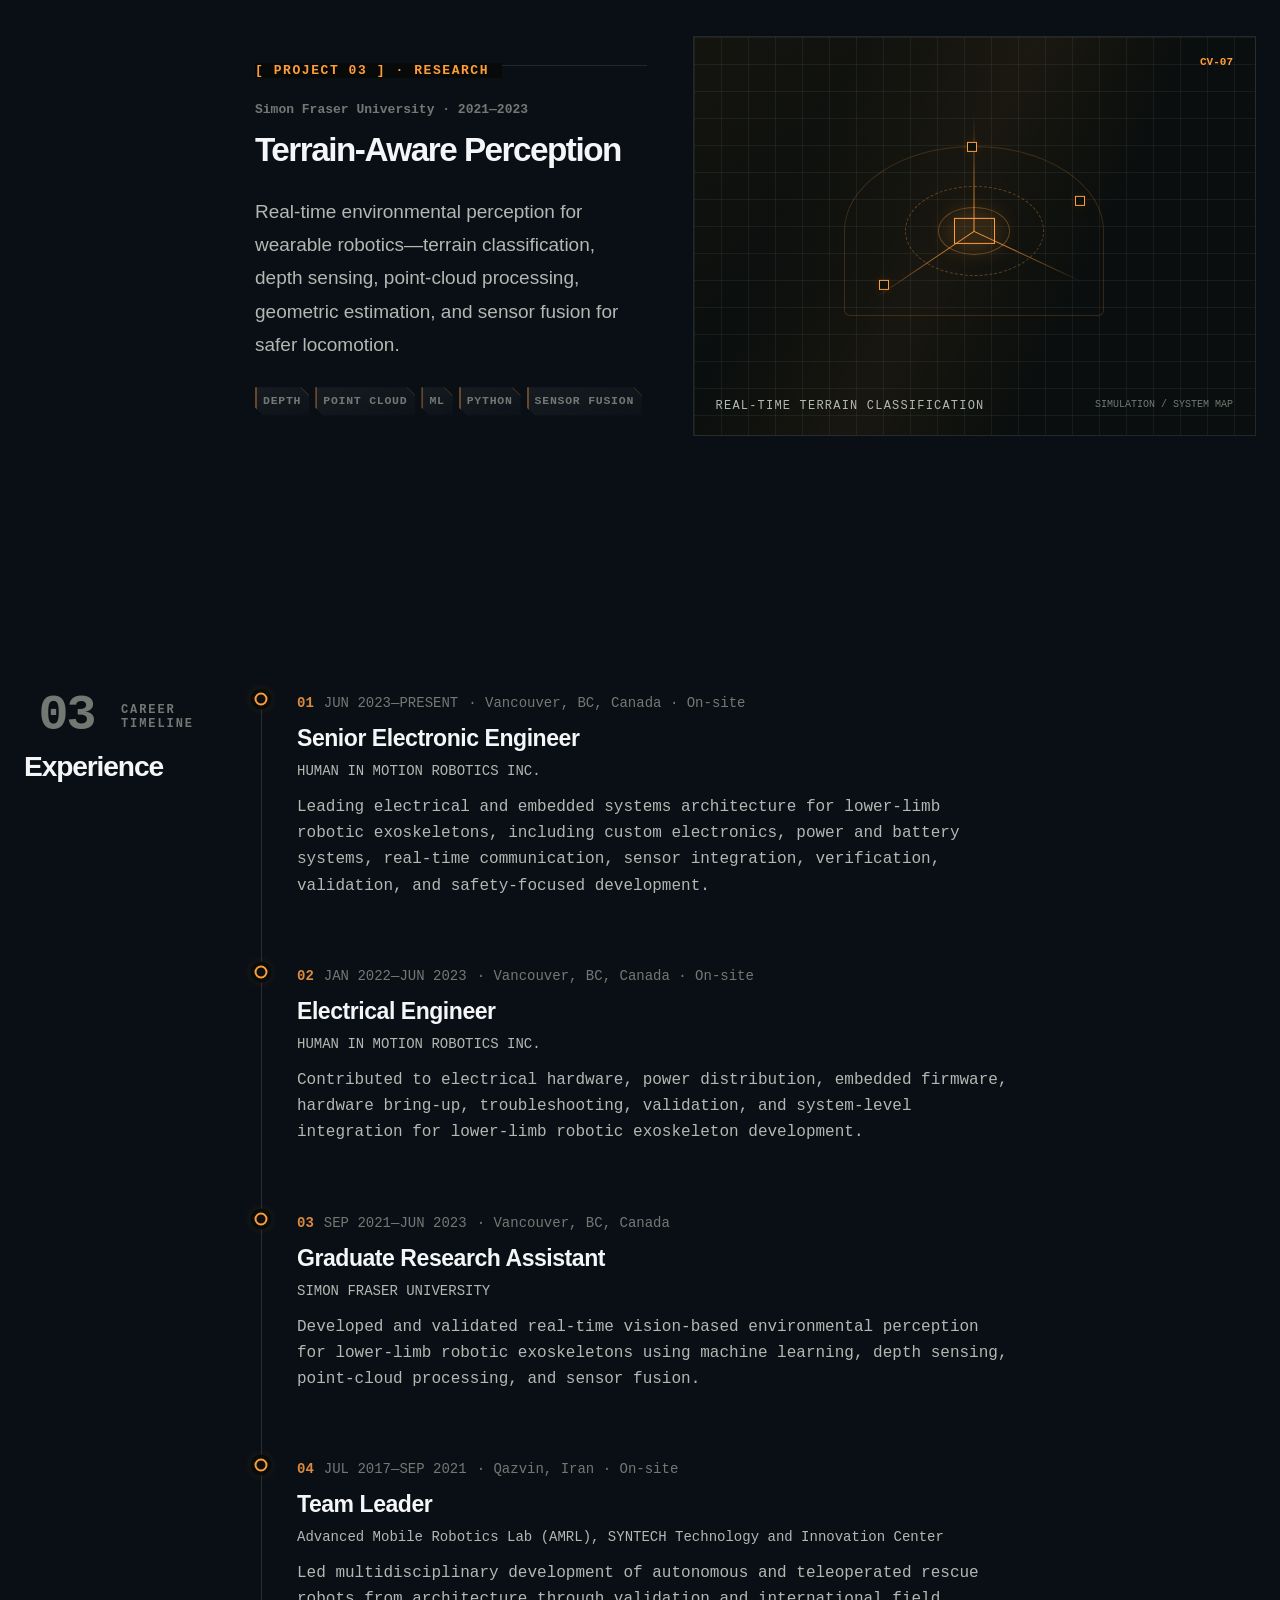
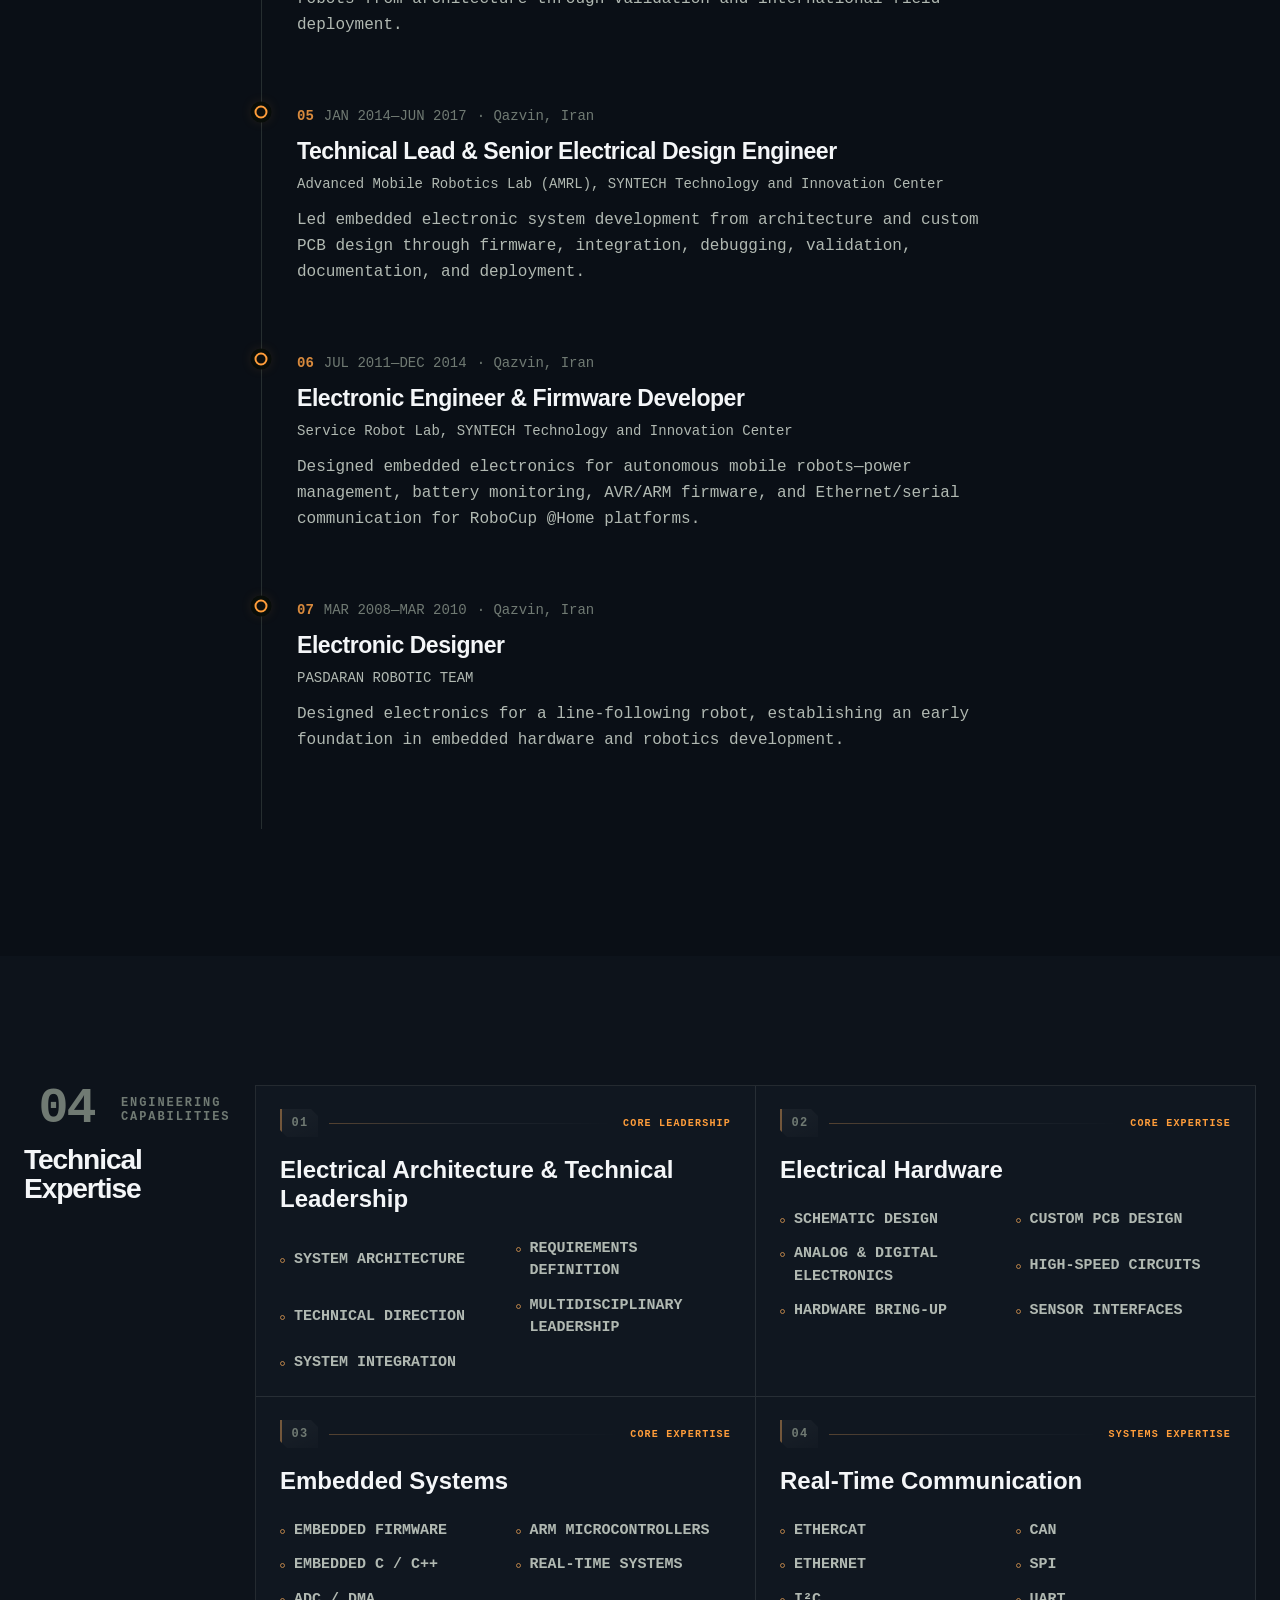
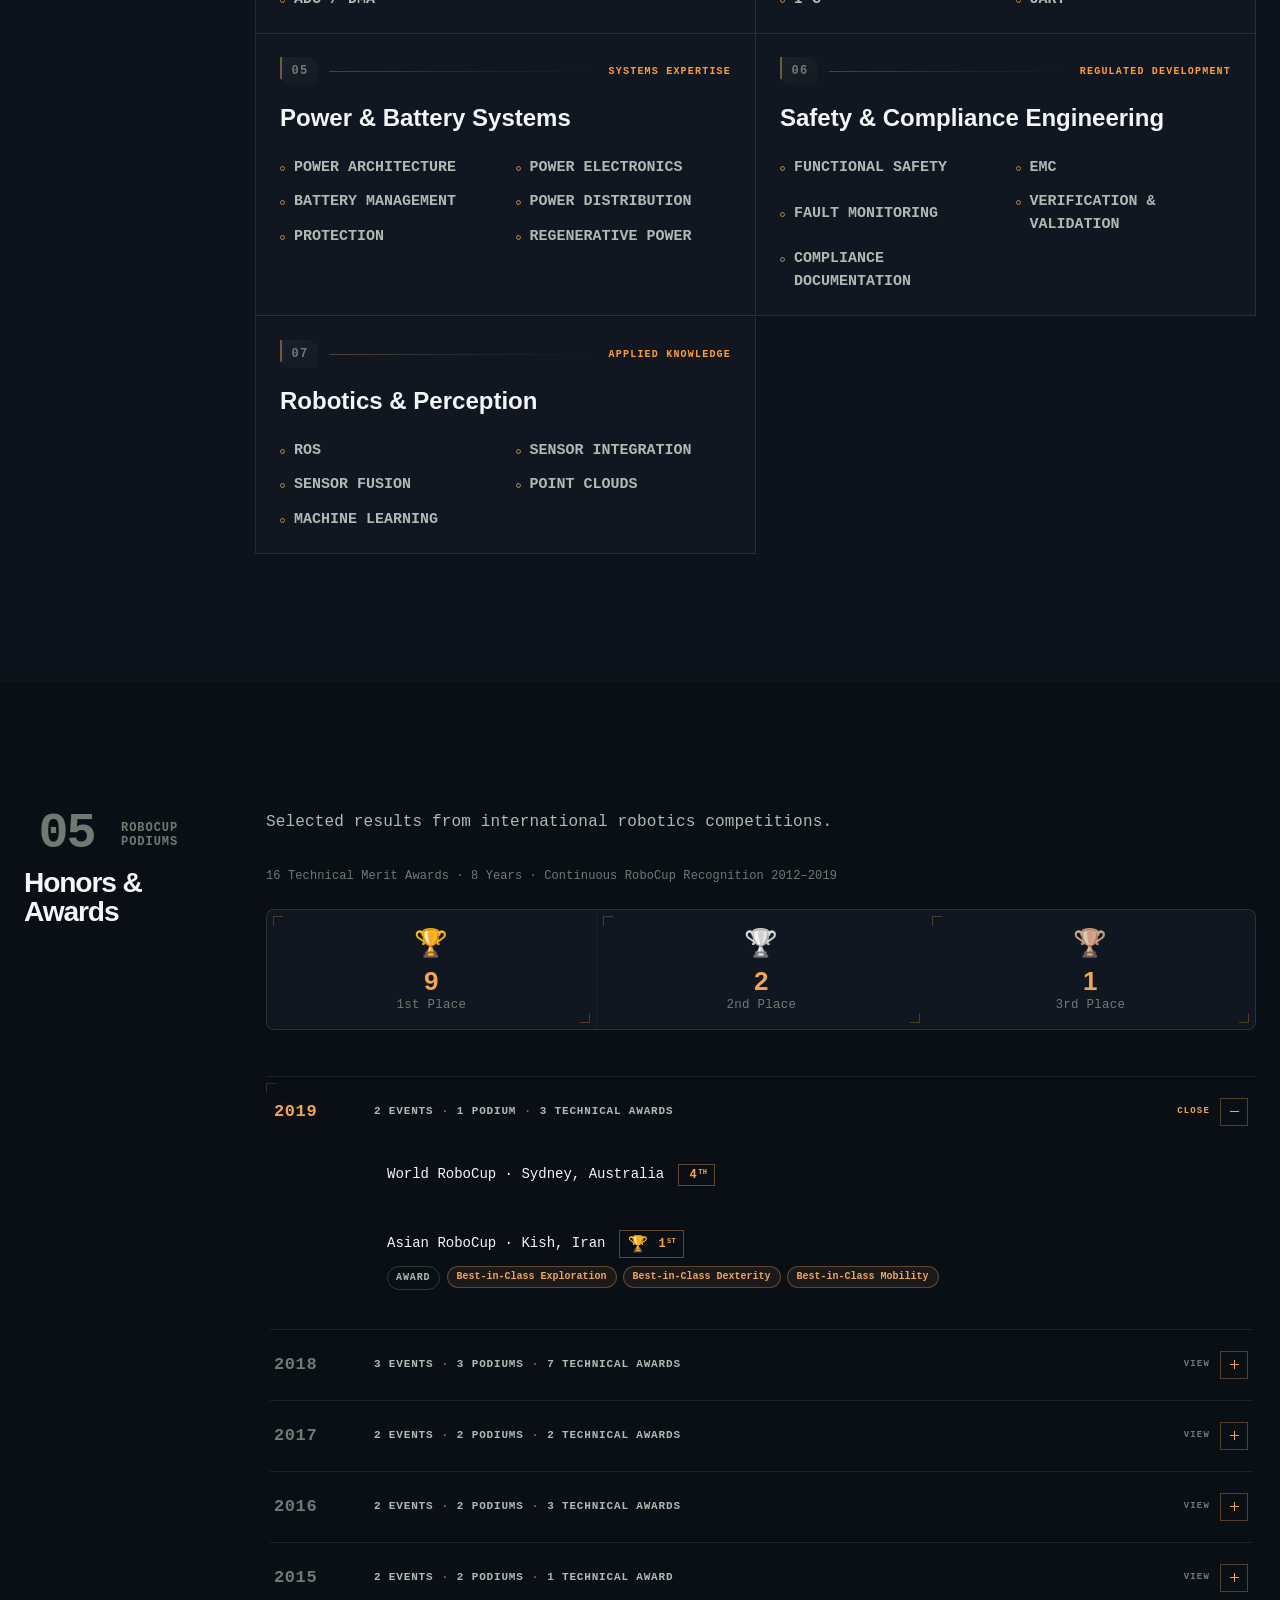
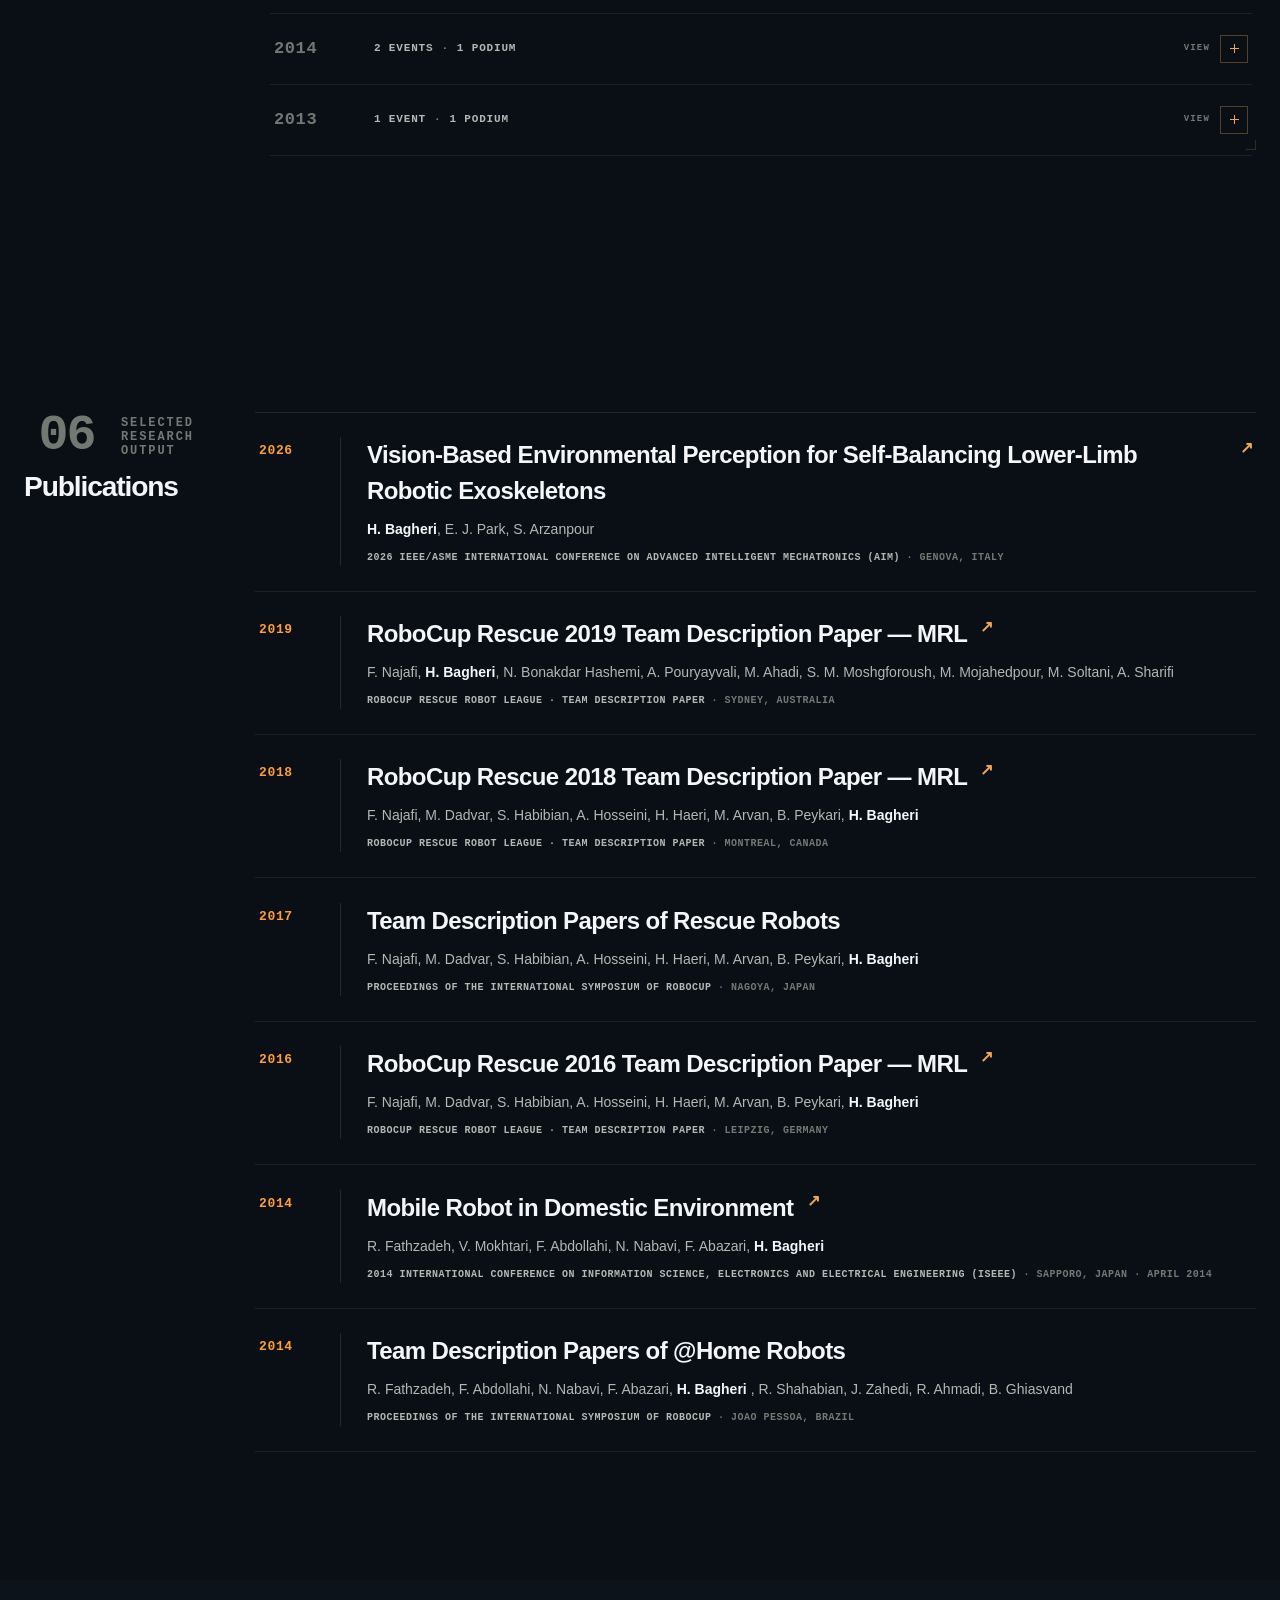
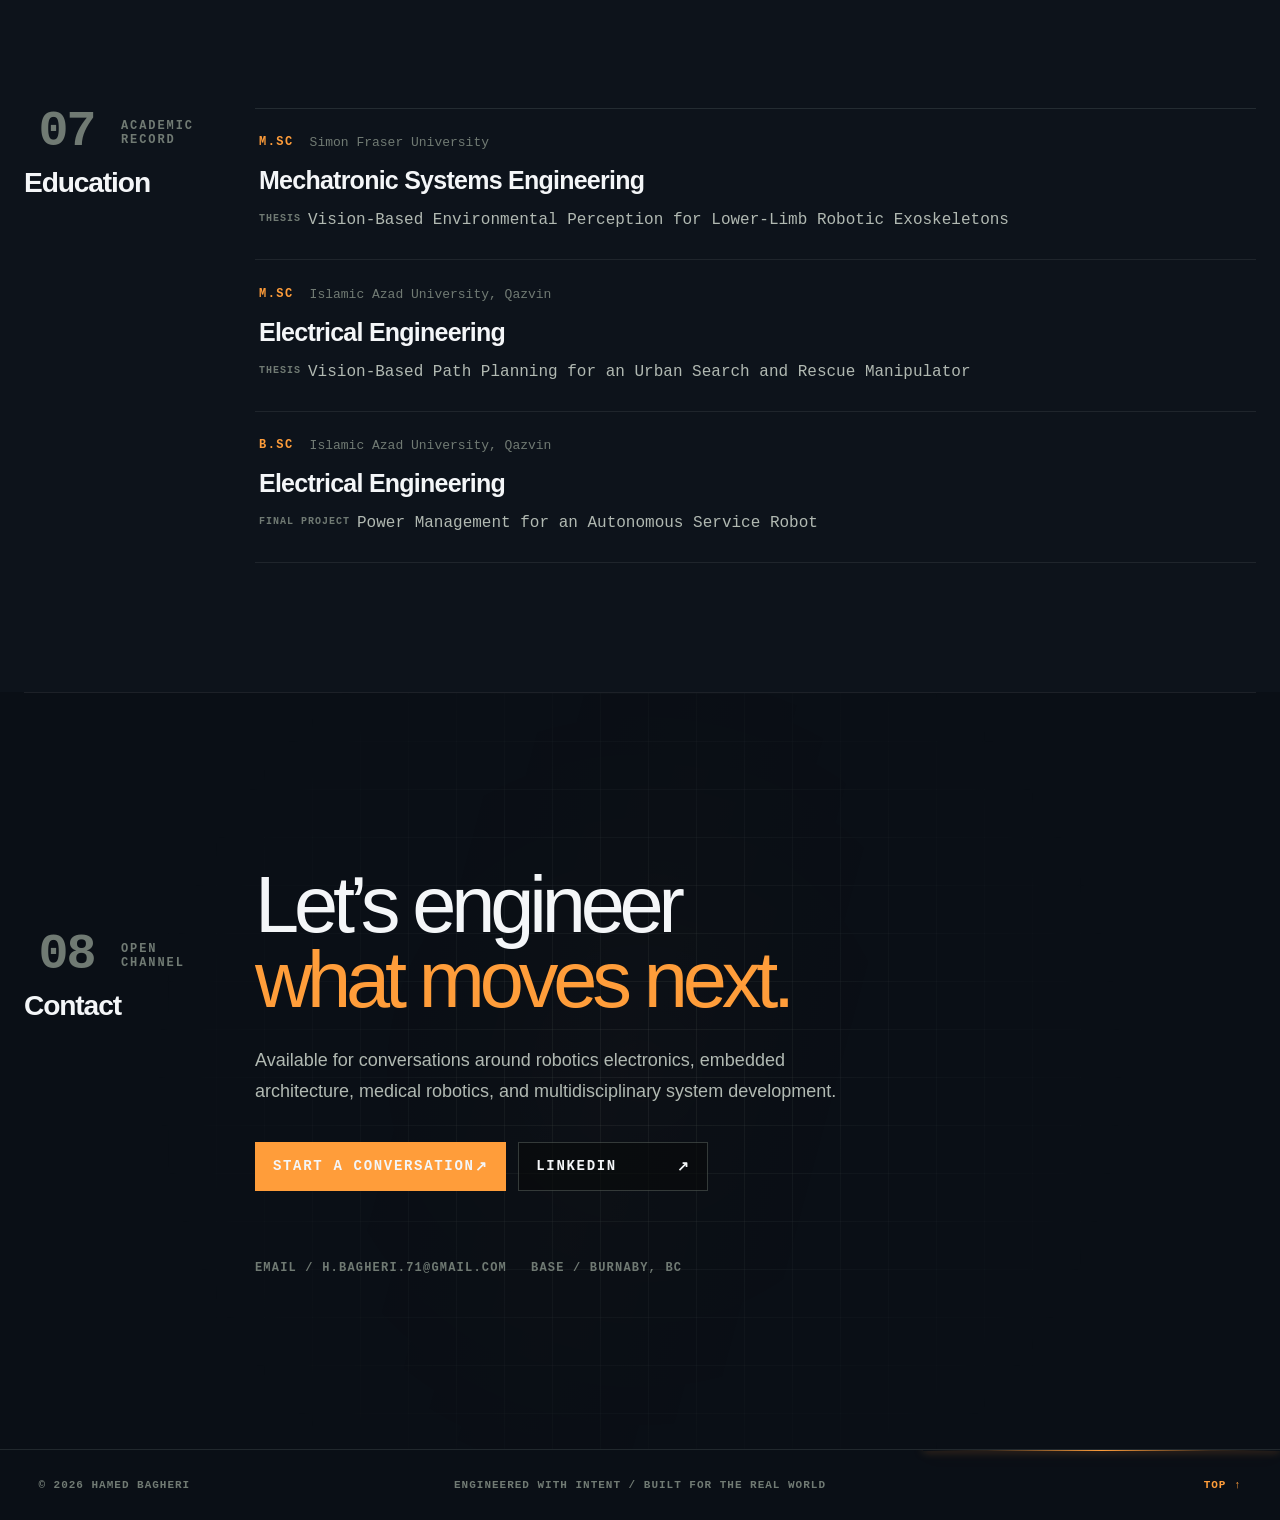
==== commit 2e78e04b: "Link verified 2019 and 2016 MRL team papers" ====
--- a/index-Vertical.html
+++ b/index-Vertical.html
@@ -2985,17 +2985,16 @@
 </div>
 <div class="publication-content">
 <h3>
-        Team Description Papers of Rescue Robots
+<a class="publication-link" href="https://tdp.robocup.org/wp-content/uploads/tdp/robocup/2019/robocuprescue-robot/mrl-168/robocup-2019-robocuprescue-robot-mrlvTr5j0eCqb.pdf" rel="noopener noreferrer" target="_blank" type="application/pdf" aria-label="RoboCup Rescue 2019 Team Description Paper — MRL (PDF, opens in a new tab)">
+         RoboCup Rescue 2019 Team Description Paper — MRL
+         <span aria-hidden="true">↗</span>
+</a>
        </h3>
 <p class="publication-authors">
-        F. Najafi,
-        <strong>
-         H. Bagheri
-        </strong>
-        , N. Bonakdar, A. Pouryayvali, M. Ahadi, M. Mojahedpour
+        F. Najafi, <strong>H. Bagheri</strong>, N. Bonakdar Hashemi, A. Pouryayvali, M. Ahadi, S. M. Moshgforoush, M. Mojahedpour, M. Soltani, A. Sharifi
        </p>
 <p class="publication-venue">
-        Proceedings of the International Symposium of RoboCup
+        RoboCup Rescue Robot League · Team Description Paper
         <span>
          ·
          <!-- -->
@@ -3067,7 +3066,10 @@
 </div>
 <div class="publication-content">
 <h3>
-        Team Description Papers of Rescue Robots
+<a class="publication-link" href="https://robocup-rescue.github.io/team_description_papers/2016/RoboCup_2016_RescueR_TDP_MRL.pdf" rel="noopener noreferrer" target="_blank" type="application/pdf" aria-label="RoboCup Rescue 2016 Team Description Paper — MRL (PDF, opens in a new tab)">
+         RoboCup Rescue 2016 Team Description Paper — MRL
+         <span aria-hidden="true">↗</span>
+</a>
        </h3>
 <p class="publication-authors">
         F. Najafi, M. Dadvar, S. Habibian, A. Hosseini, H. Haeri, M. Arvan, B. Peykari,
@@ -3076,7 +3078,7 @@
         </strong>
 </p>
 <p class="publication-venue">
-        Proceedings of the International Symposium of RoboCup
+        RoboCup Rescue Robot League · Team Description Paper
         <span>
          ·
          <!-- -->
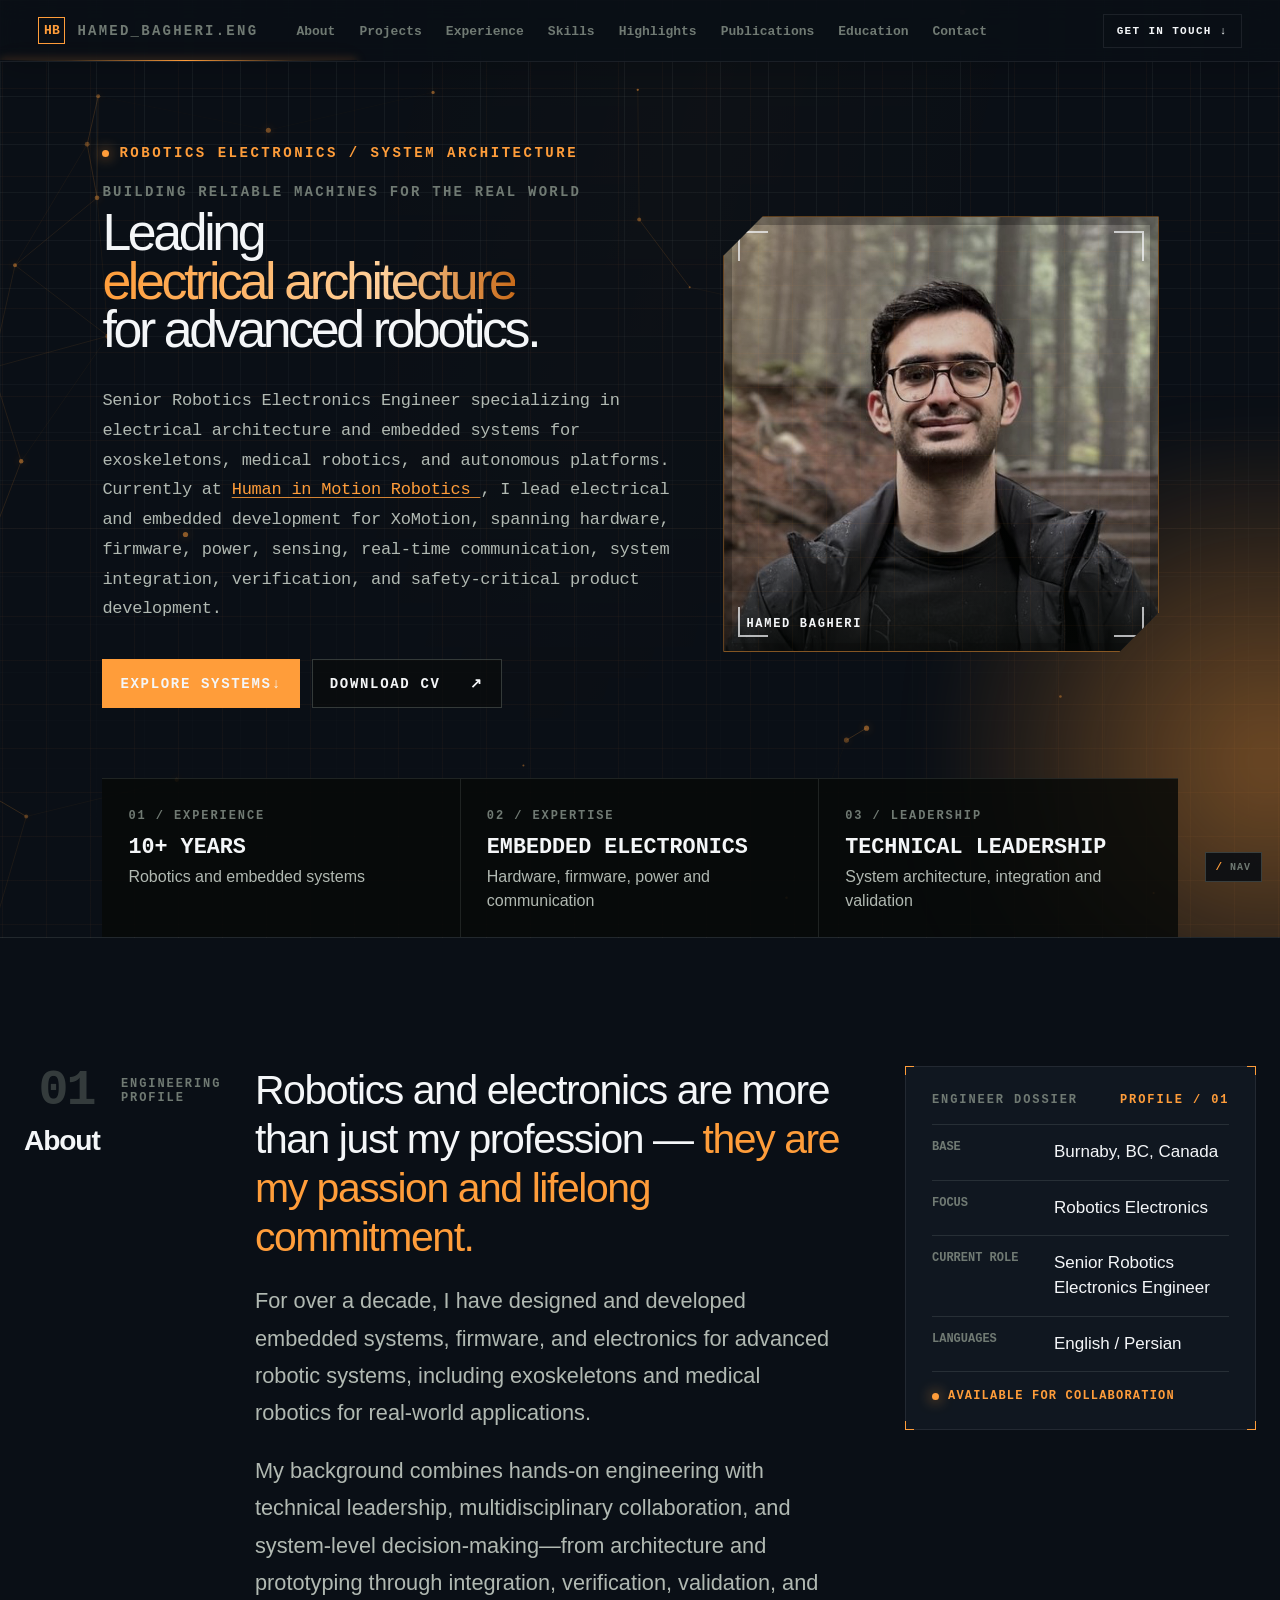
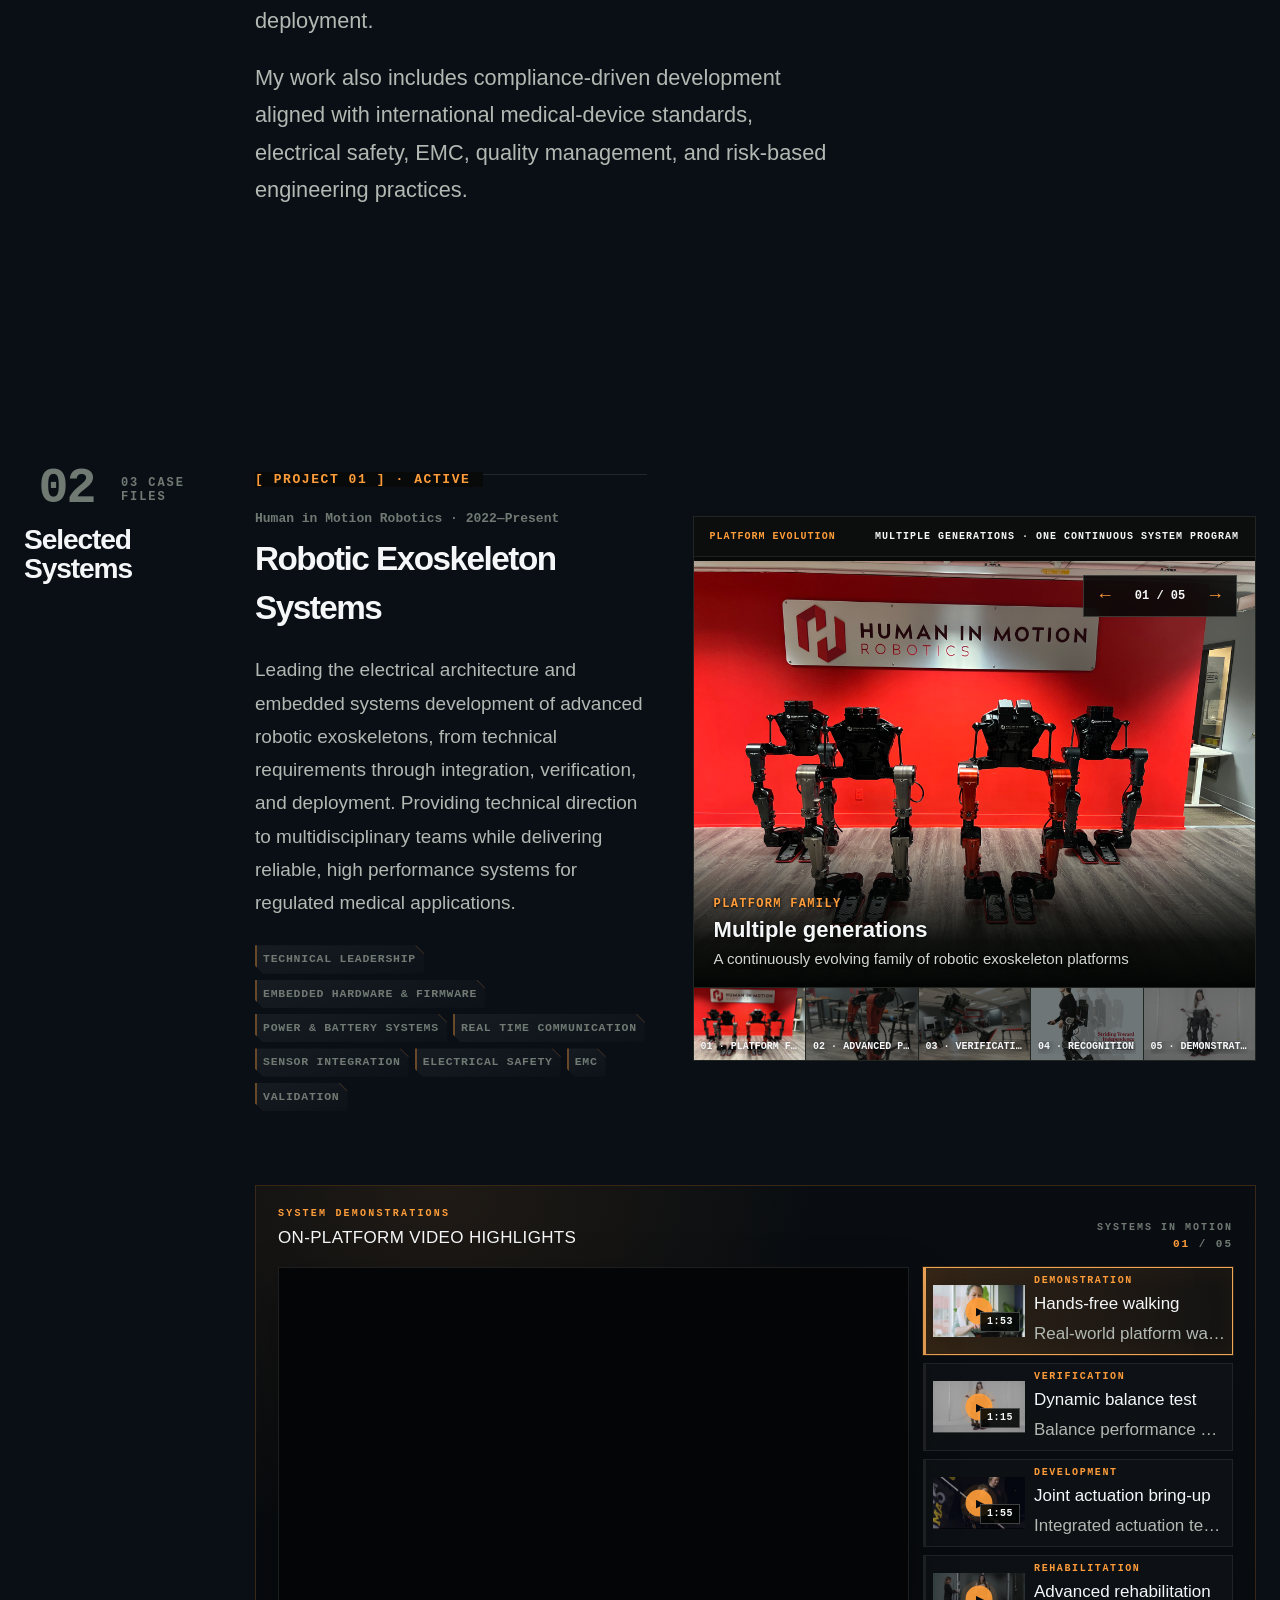
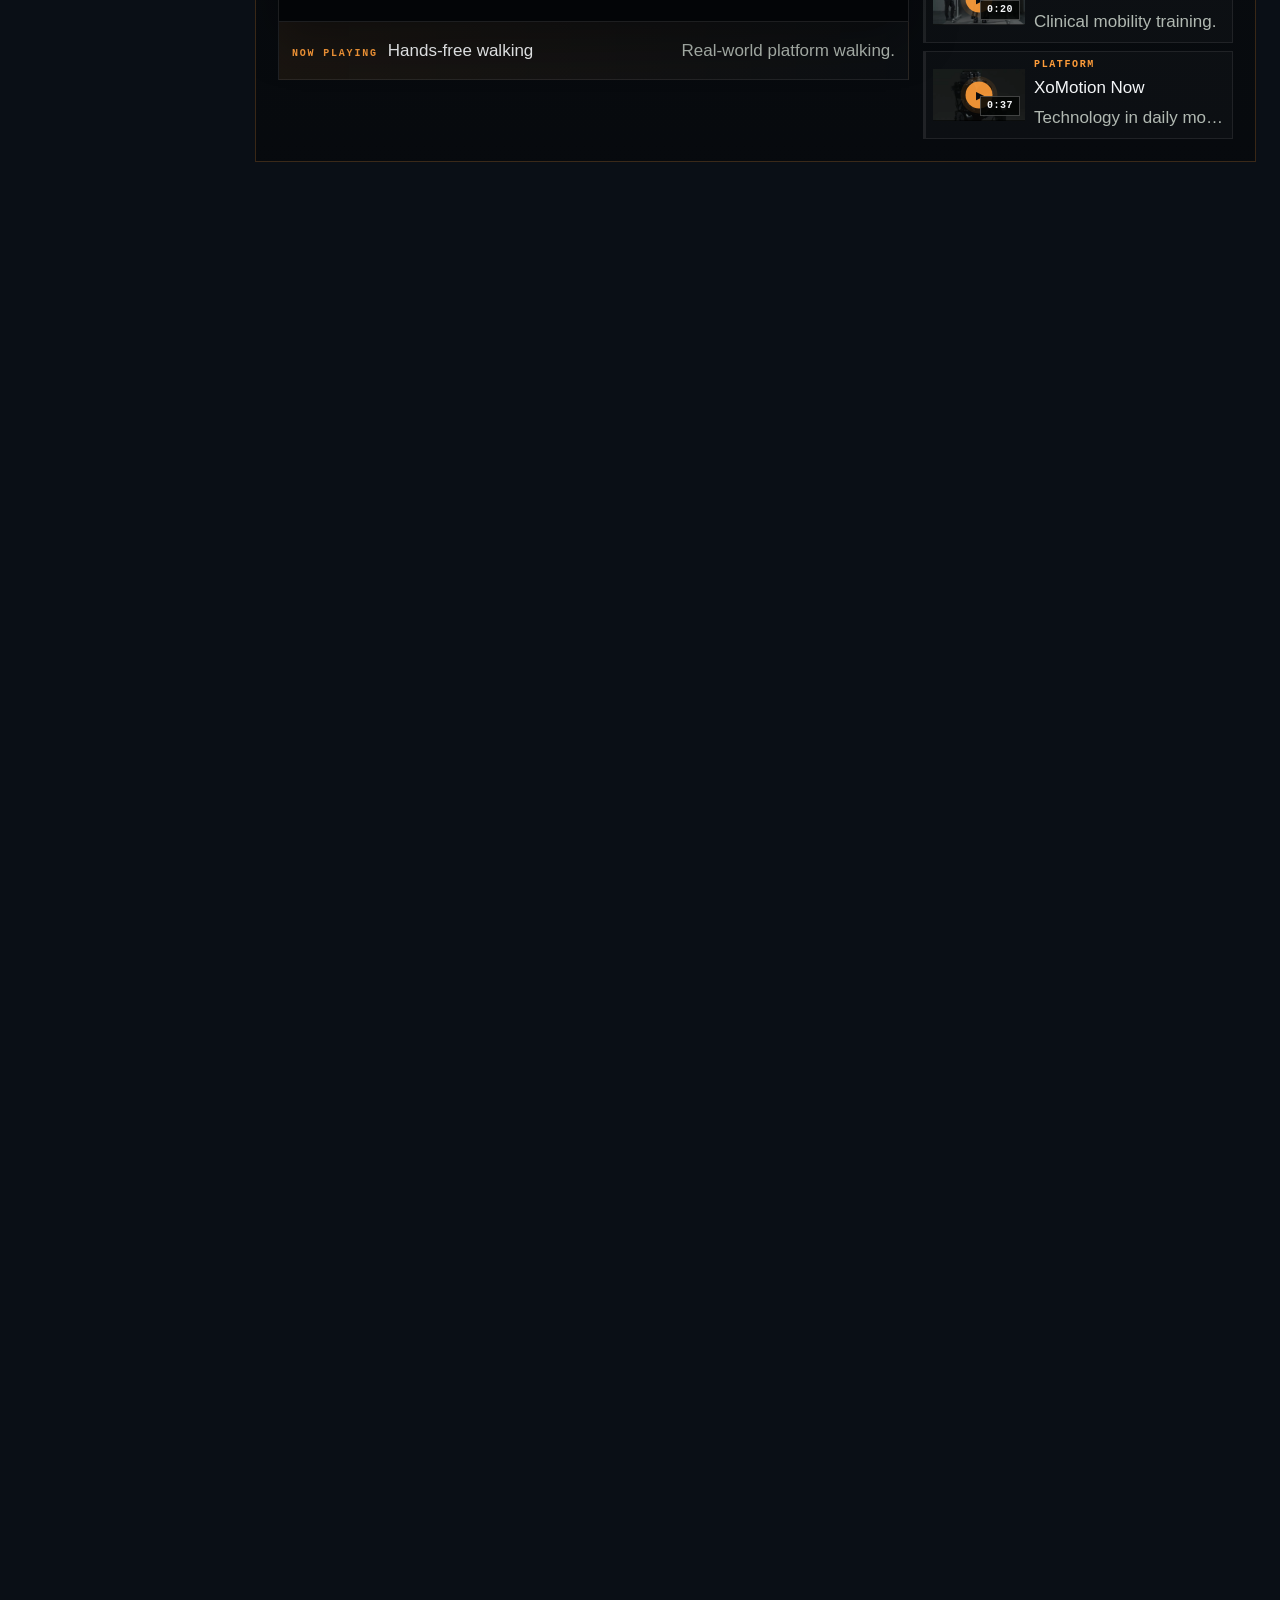
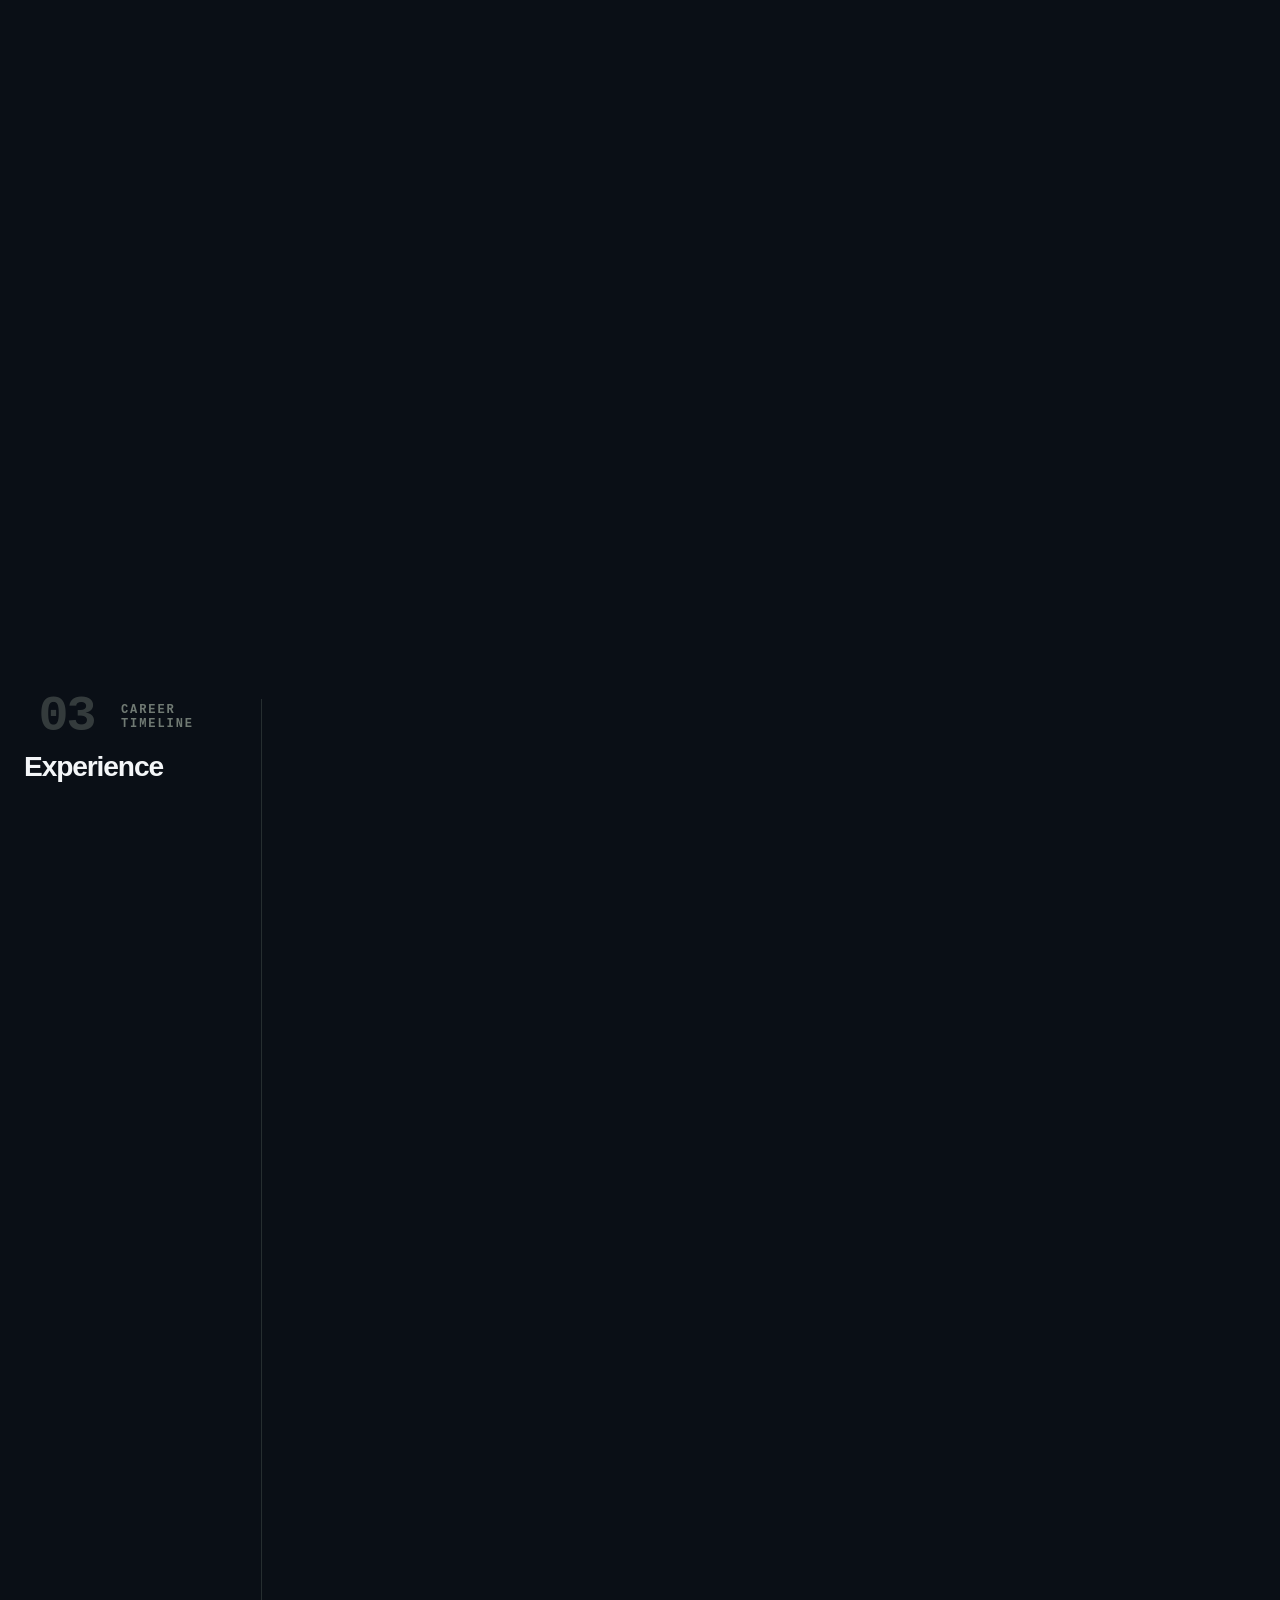
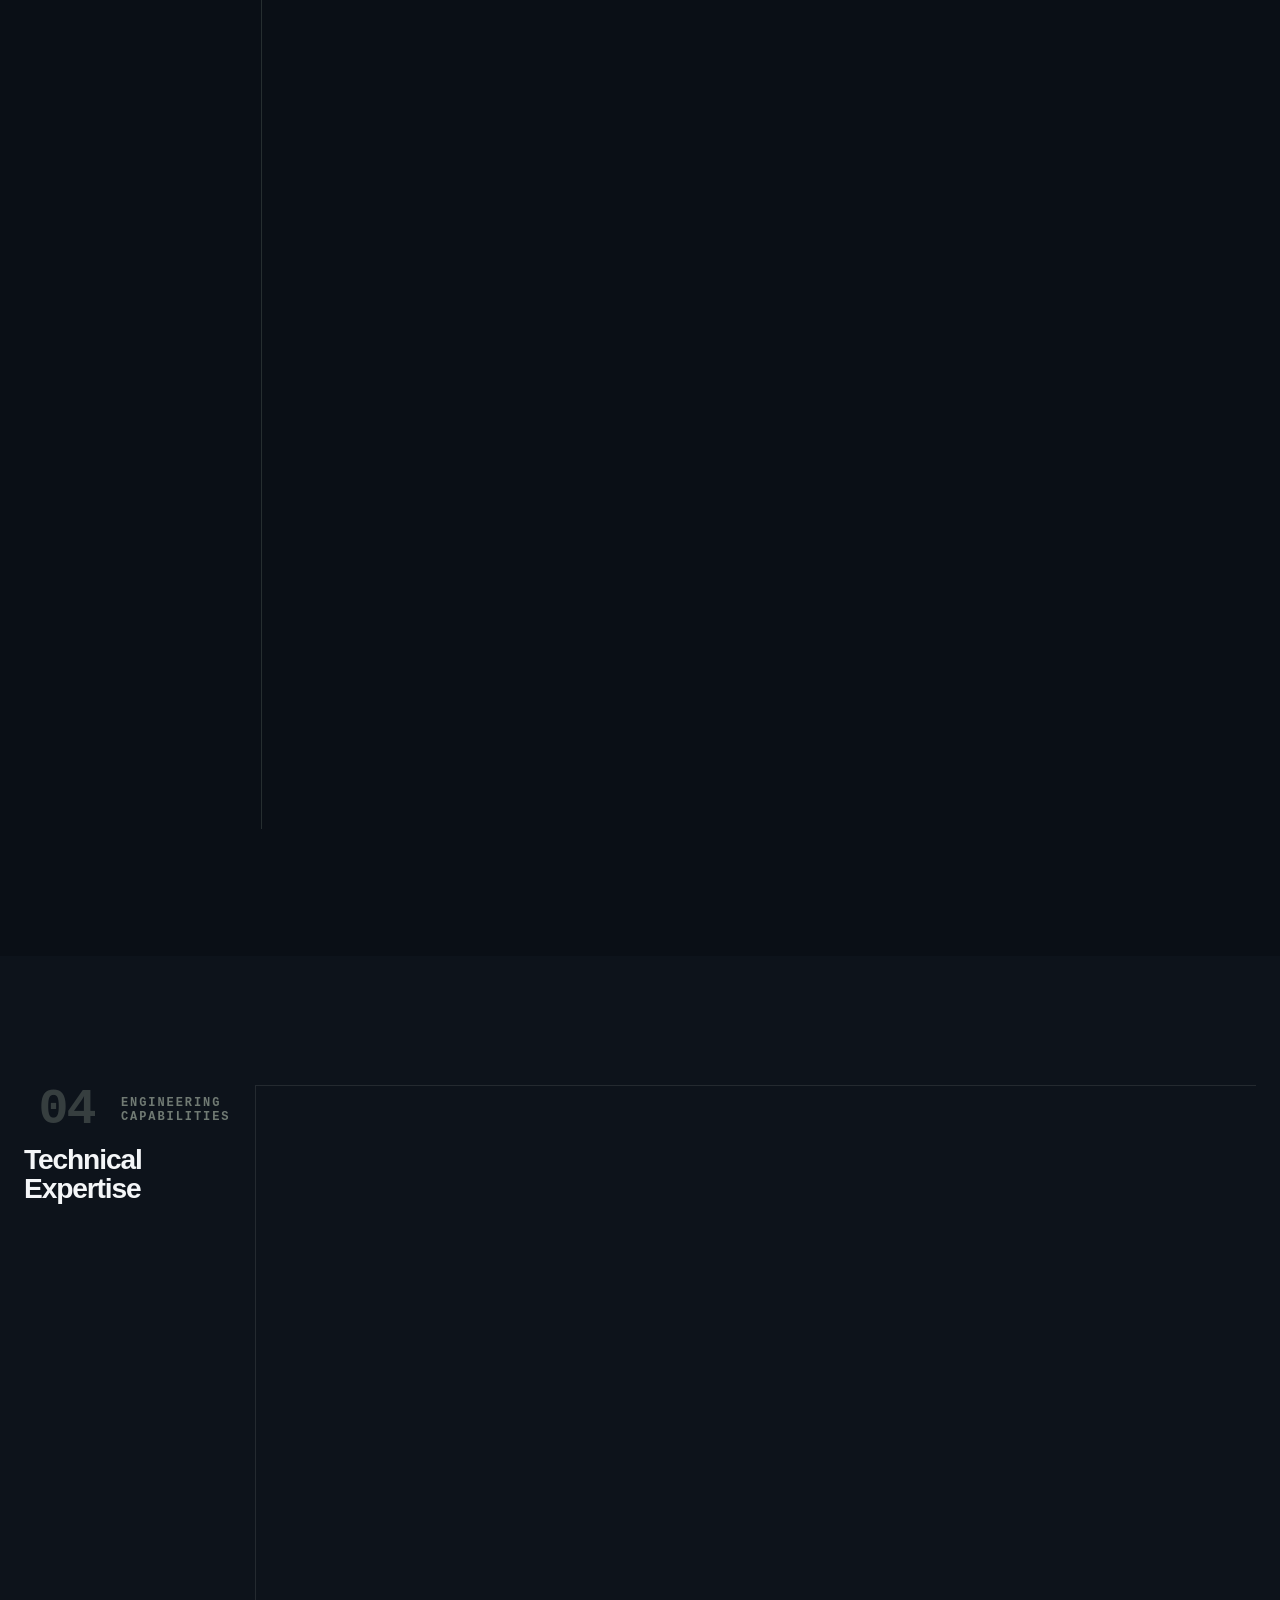
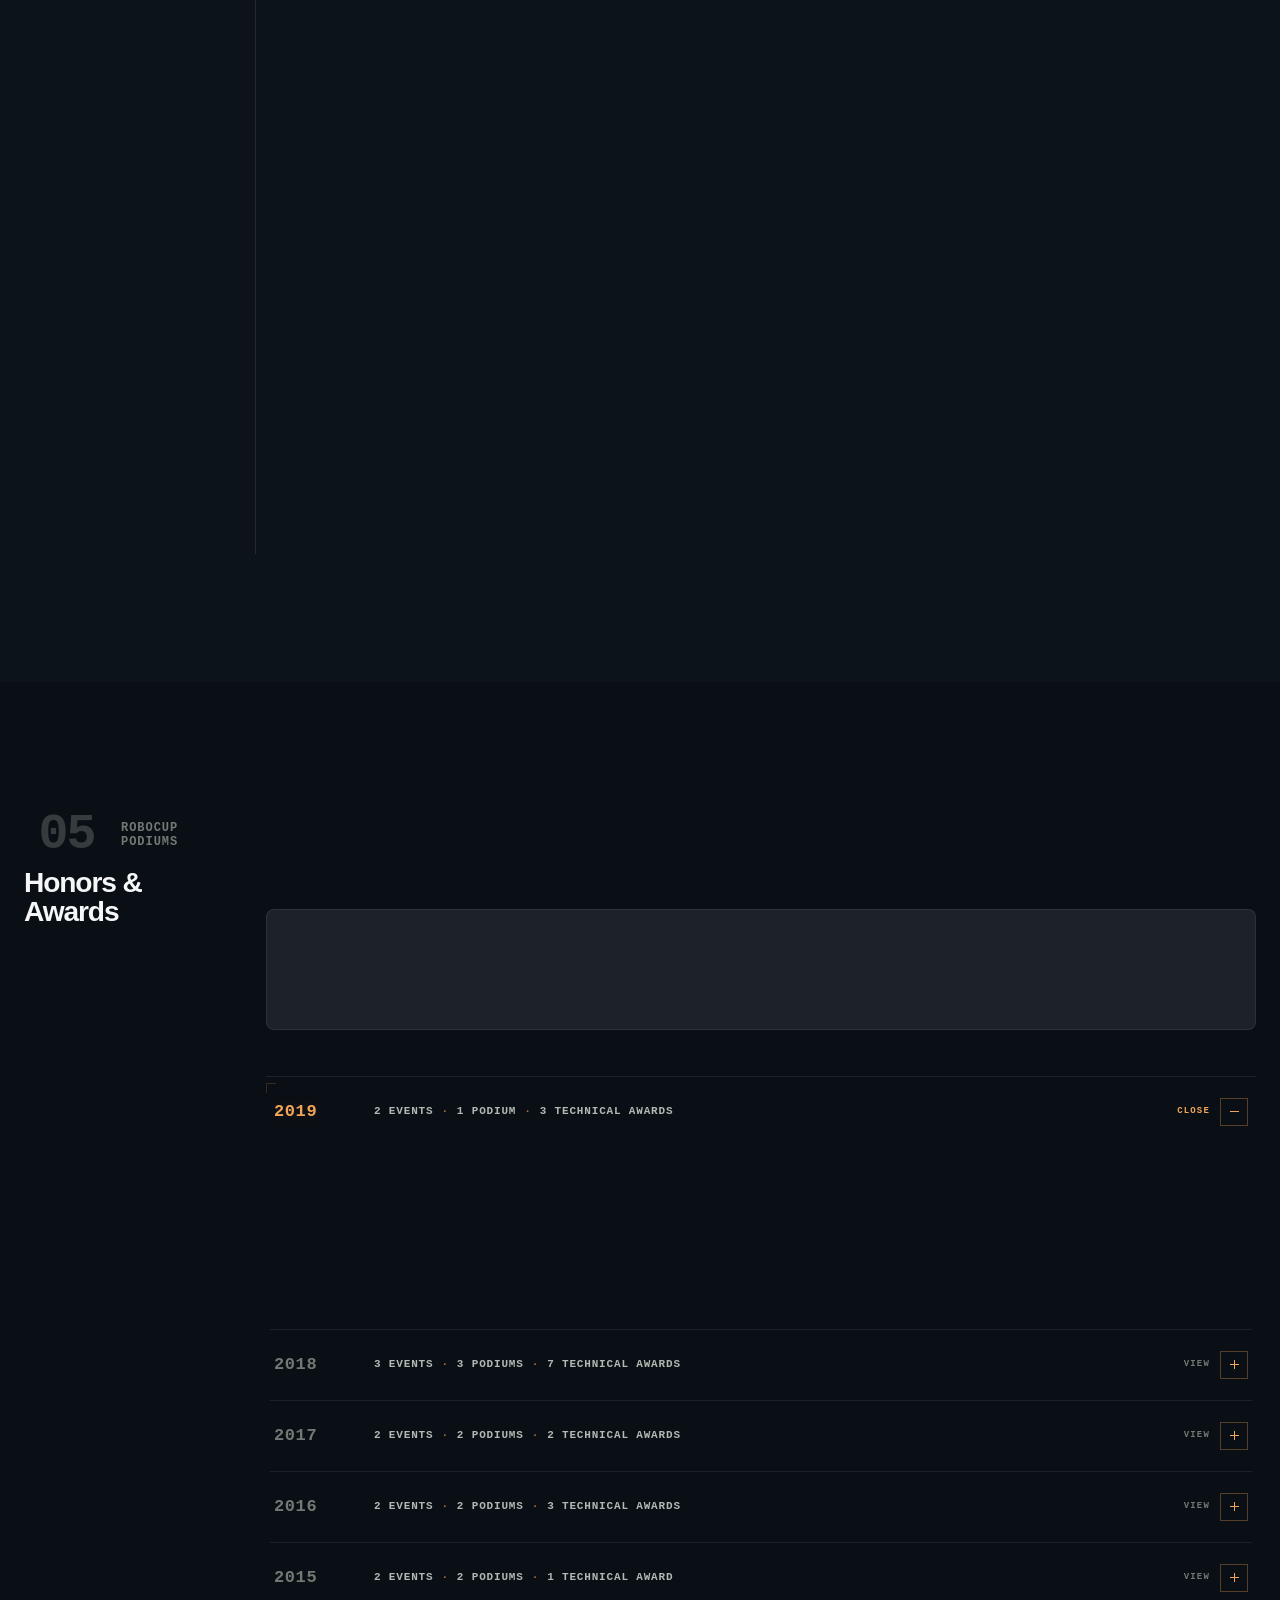
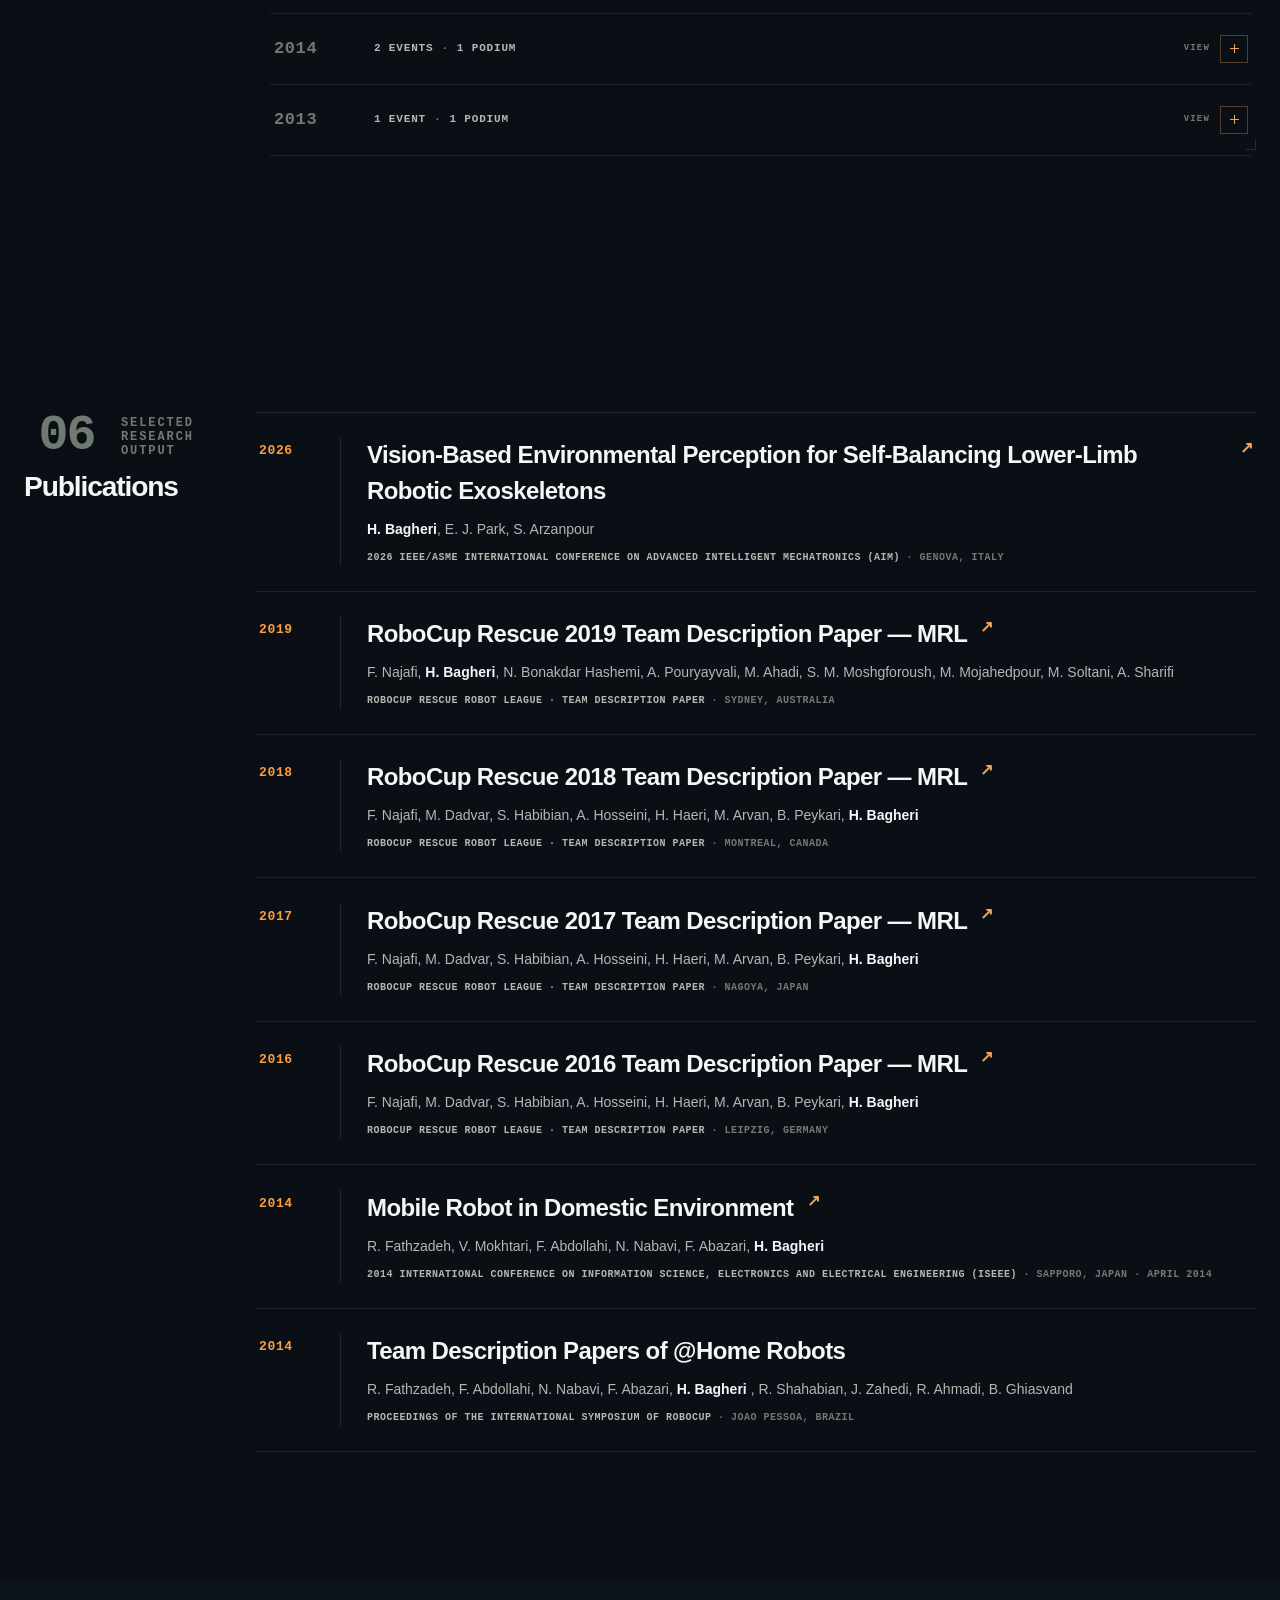
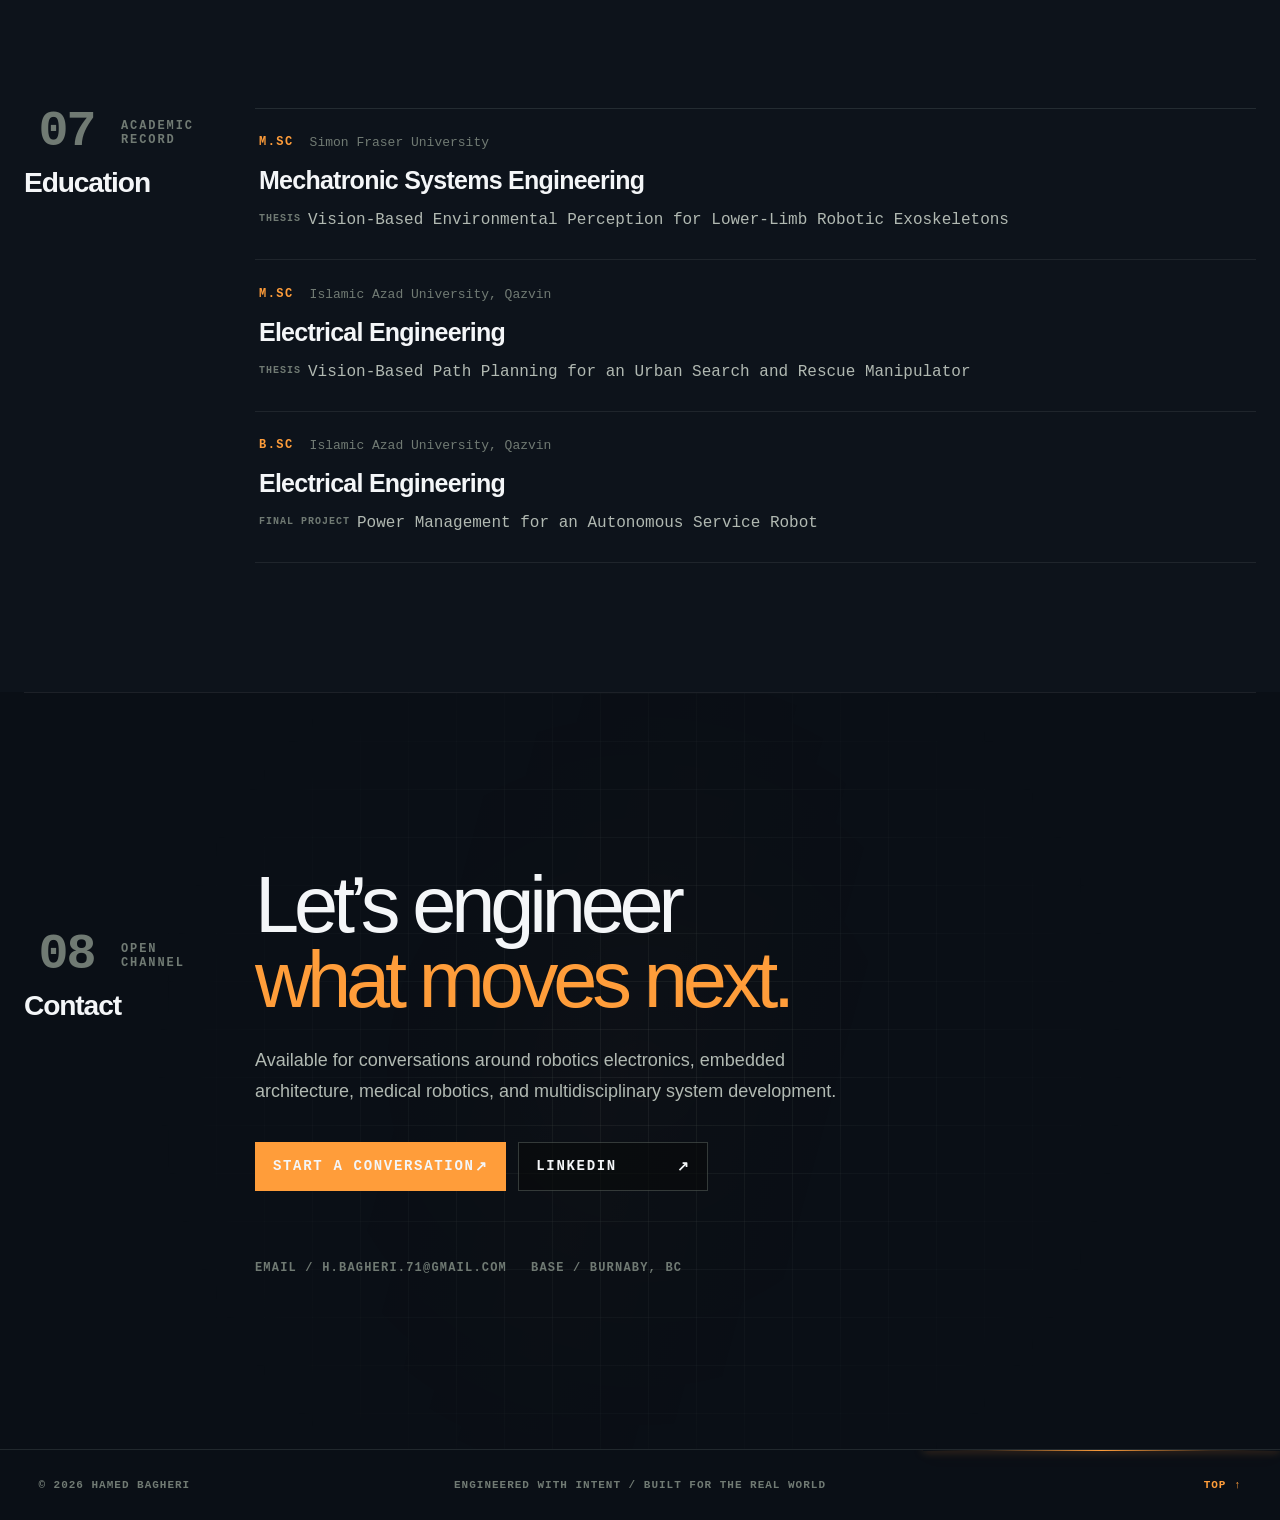
==== commit 6f6f291b: "Update publication details and links" ====
--- a/index-Vertical.html
+++ b/index-Vertical.html
@@ -3040,7 +3040,10 @@
 </div>
 <div class="publication-content">
 <h3>
-        Team Description Papers of Rescue Robots
+<a class="publication-link" href="https://www.researchgate.net/publication/335032171_RoboCup_Rescue_2017_Team_Description_Paper_MRL" rel="noopener noreferrer" target="_blank" aria-label="RoboCup Rescue 2017 Team Description Paper — MRL (ResearchGate, opens in a new tab)">
+         RoboCup Rescue 2017 Team Description Paper — MRL
+         <span aria-hidden="true">↗</span>
+</a>
        </h3>
 <p class="publication-authors">
         F. Najafi, M. Dadvar, S. Habibian, A. Hosseini, H. Haeri, M. Arvan, B. Peykari,
@@ -3049,7 +3052,7 @@
         </strong>
 </p>
 <p class="publication-venue">
-        Proceedings of the International Symposium of RoboCup
+        RoboCup Rescue Robot League · Team Description Paper
         <span>
          ·
          <!-- -->
